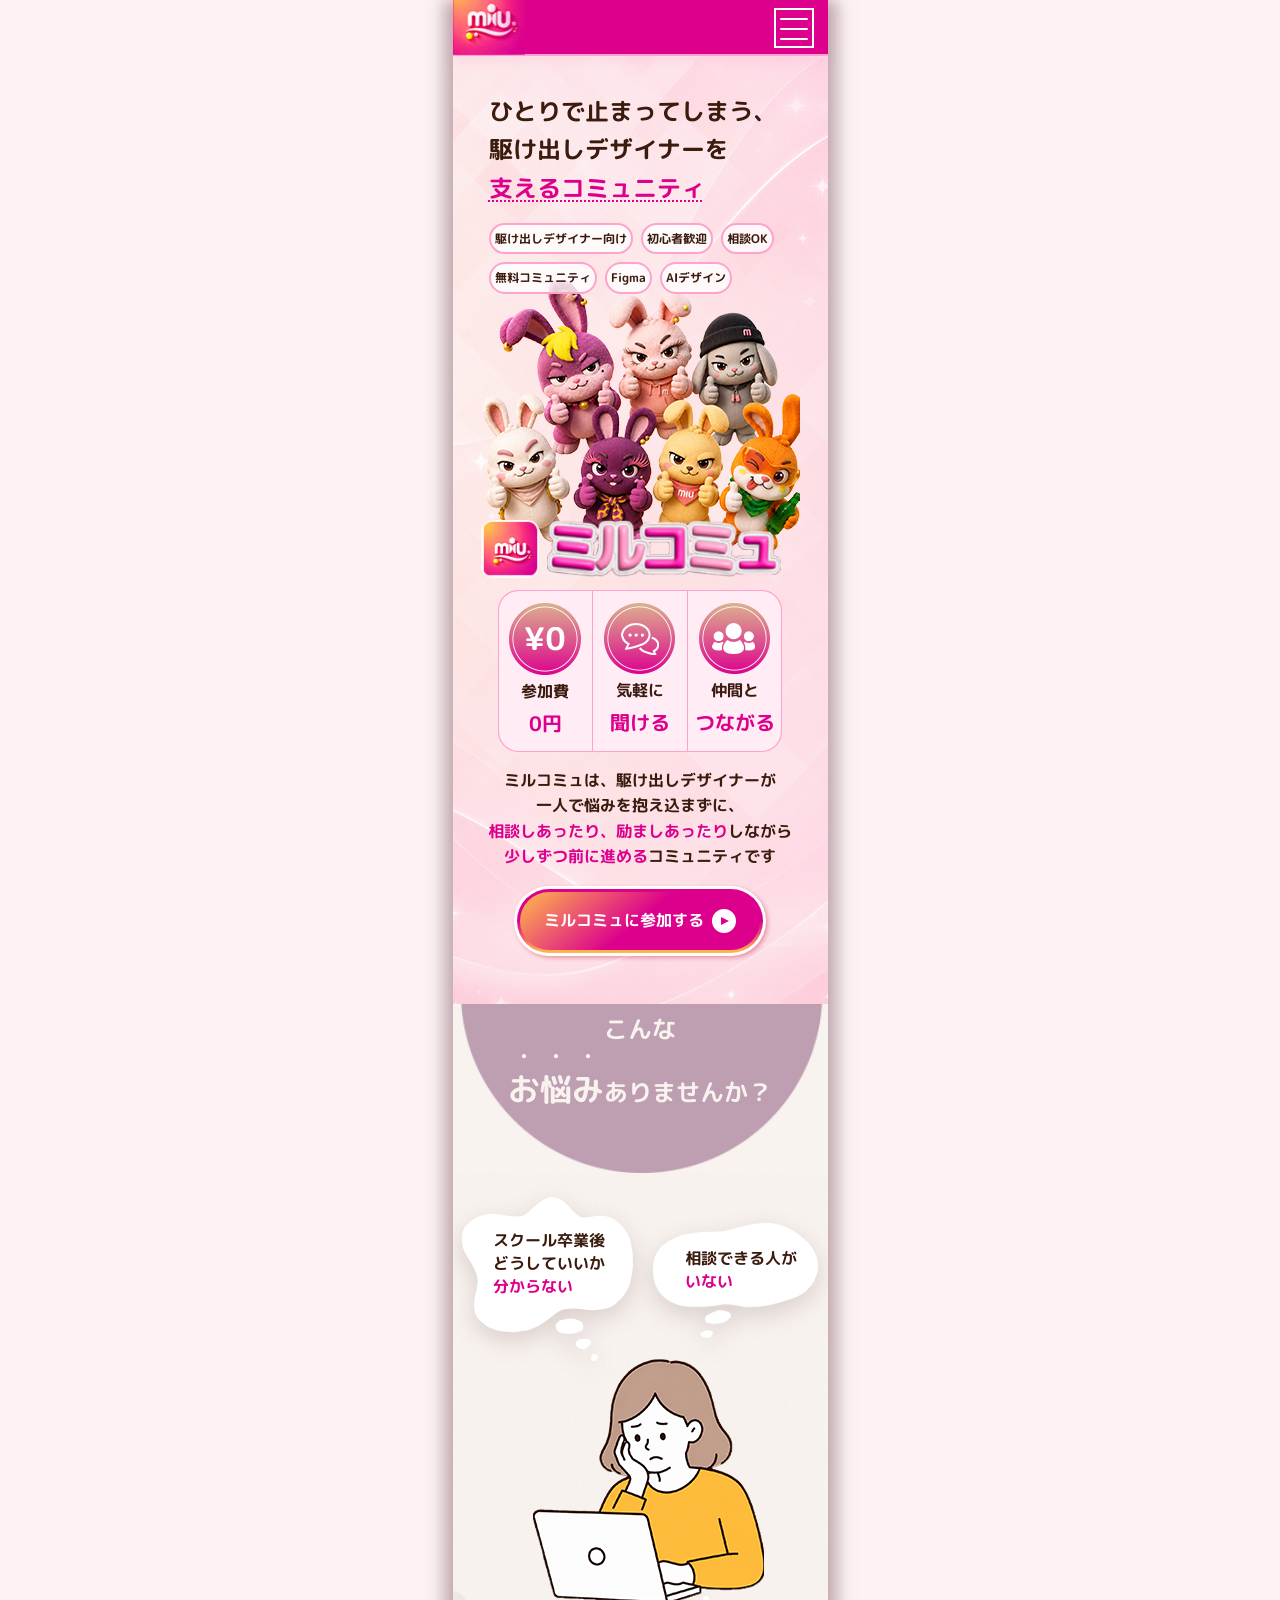
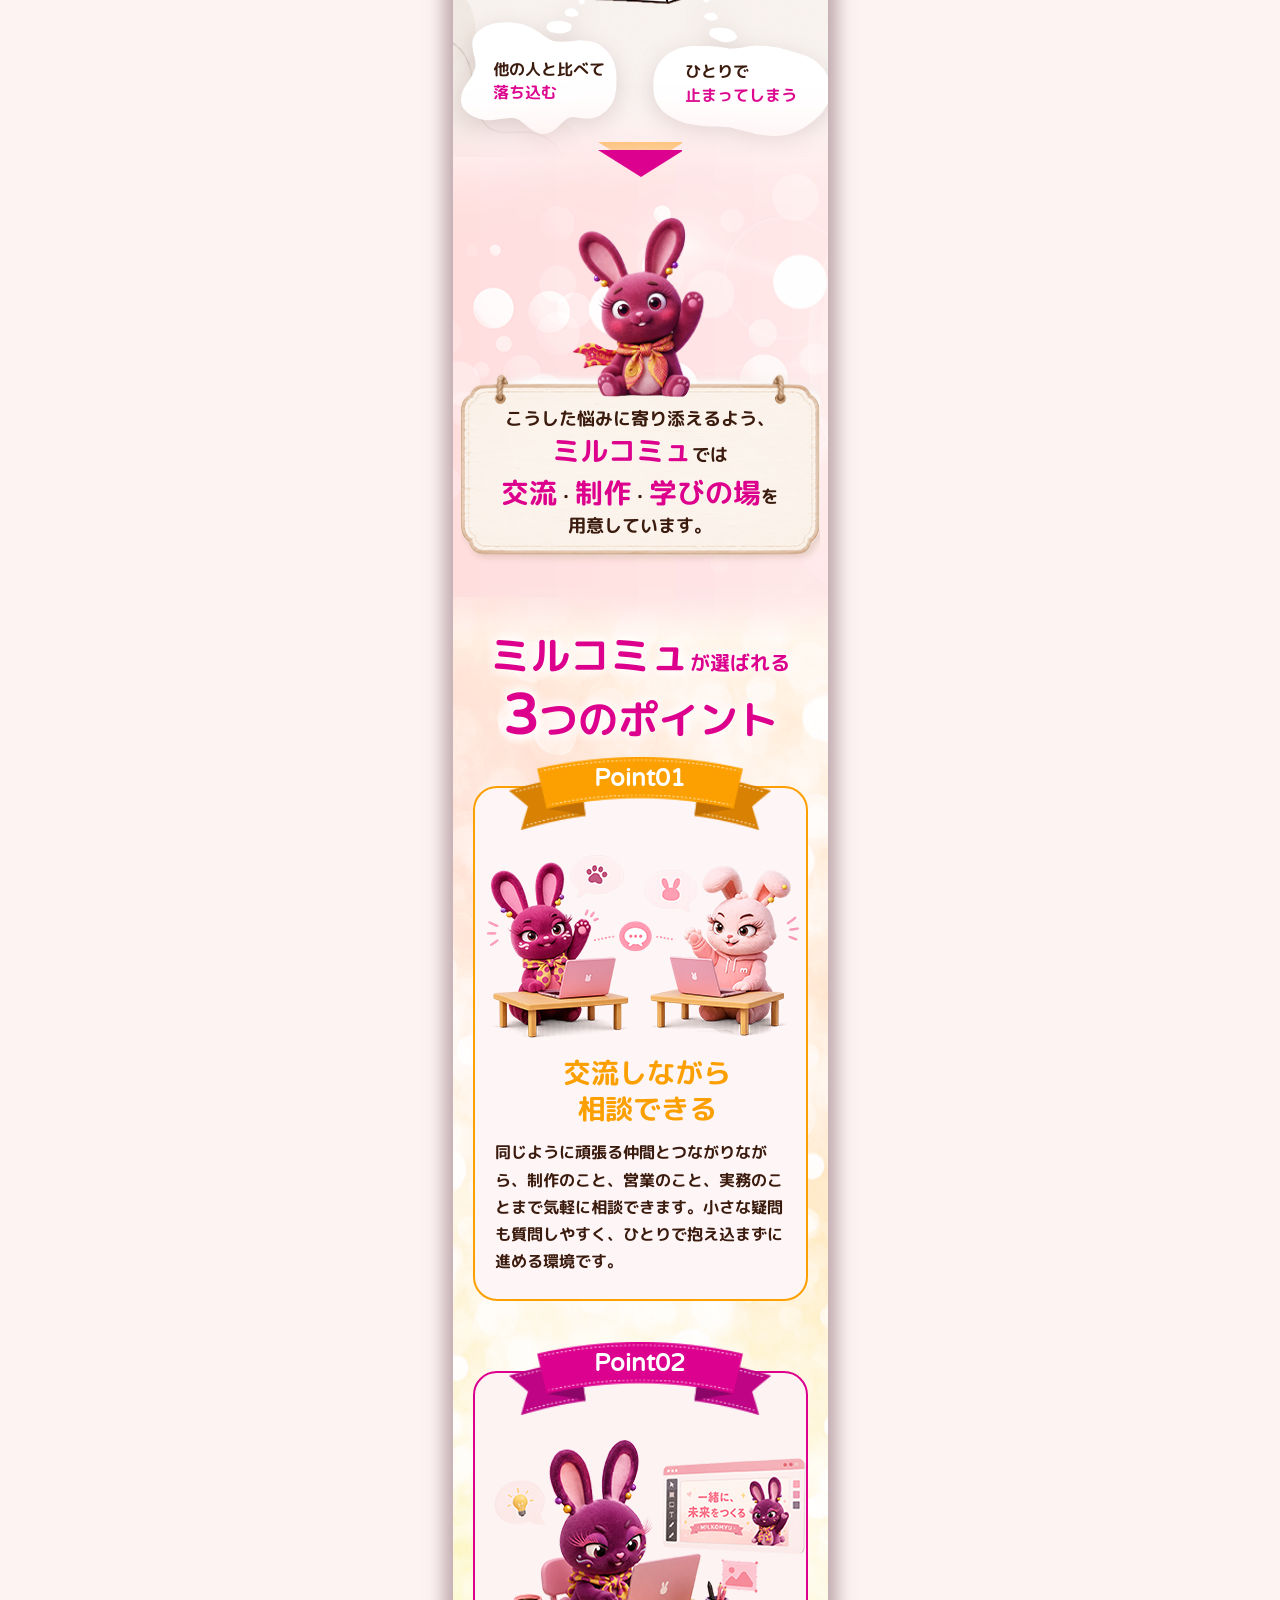
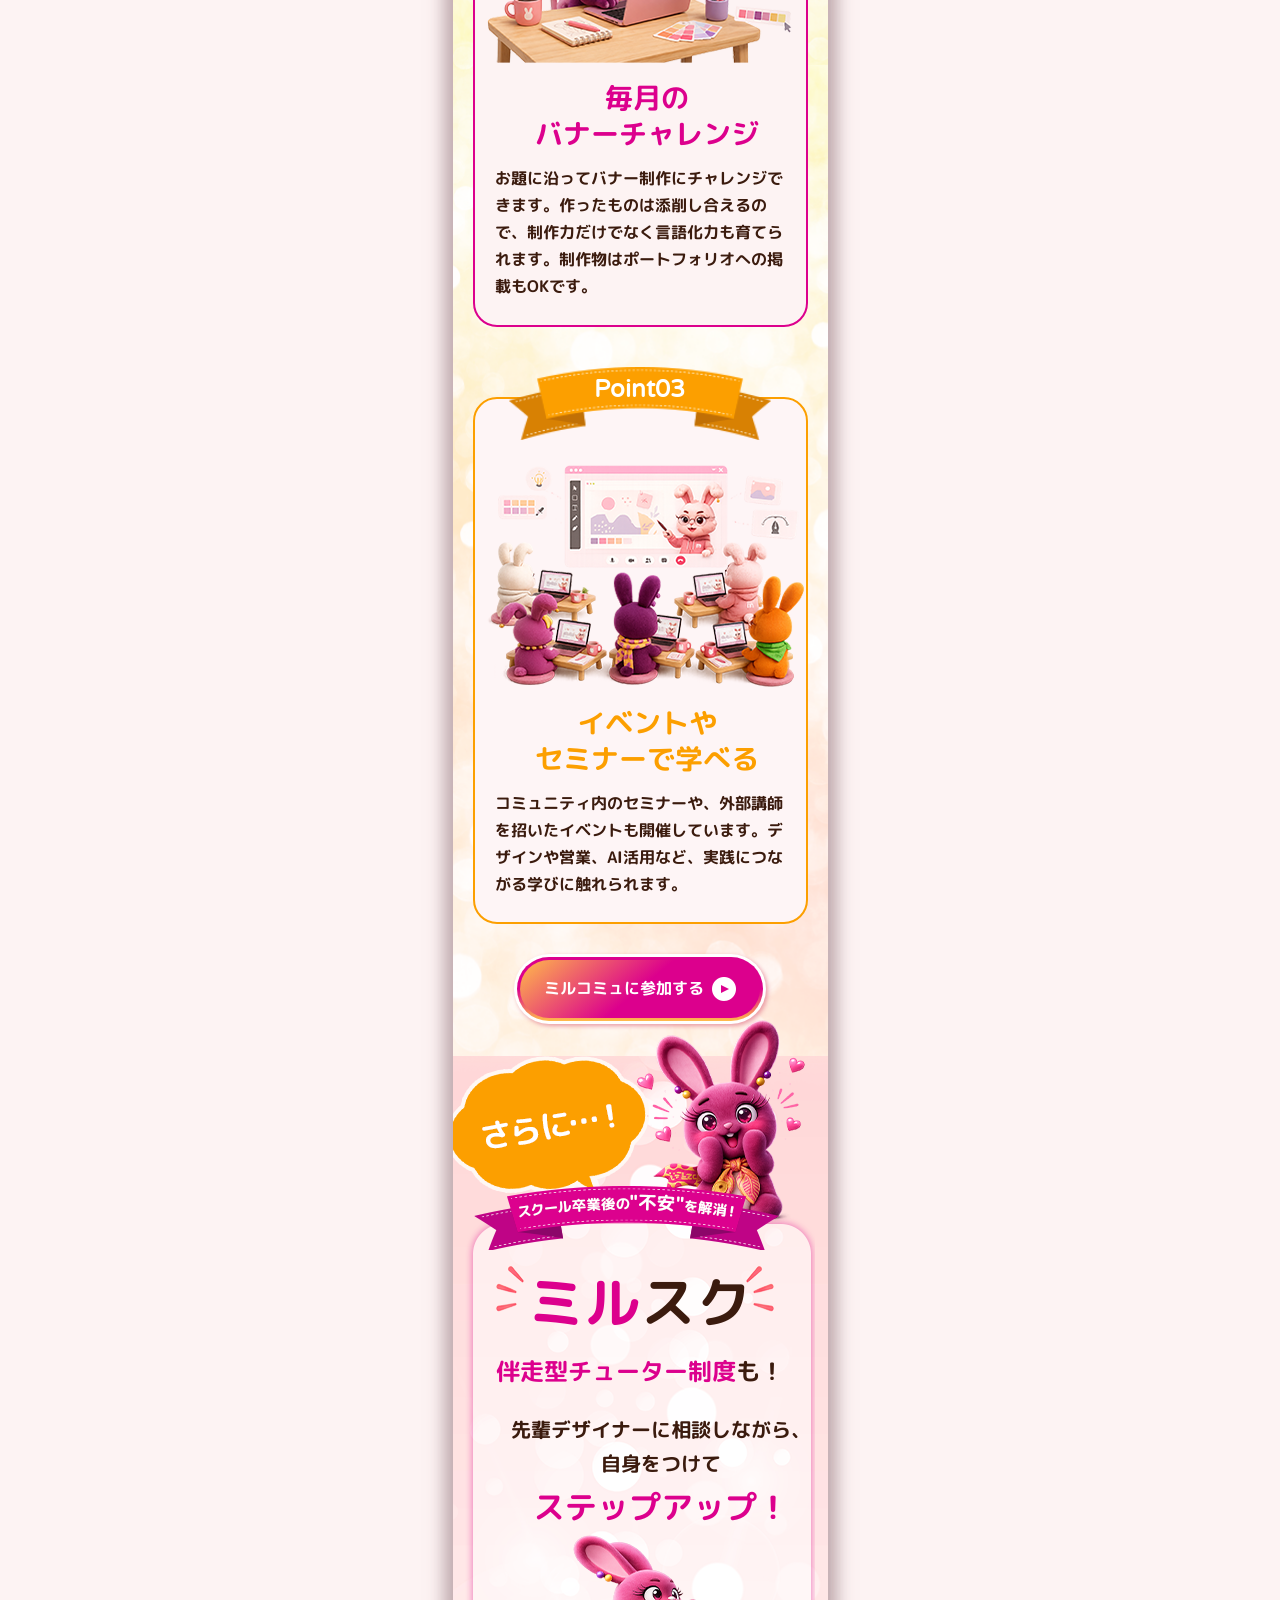
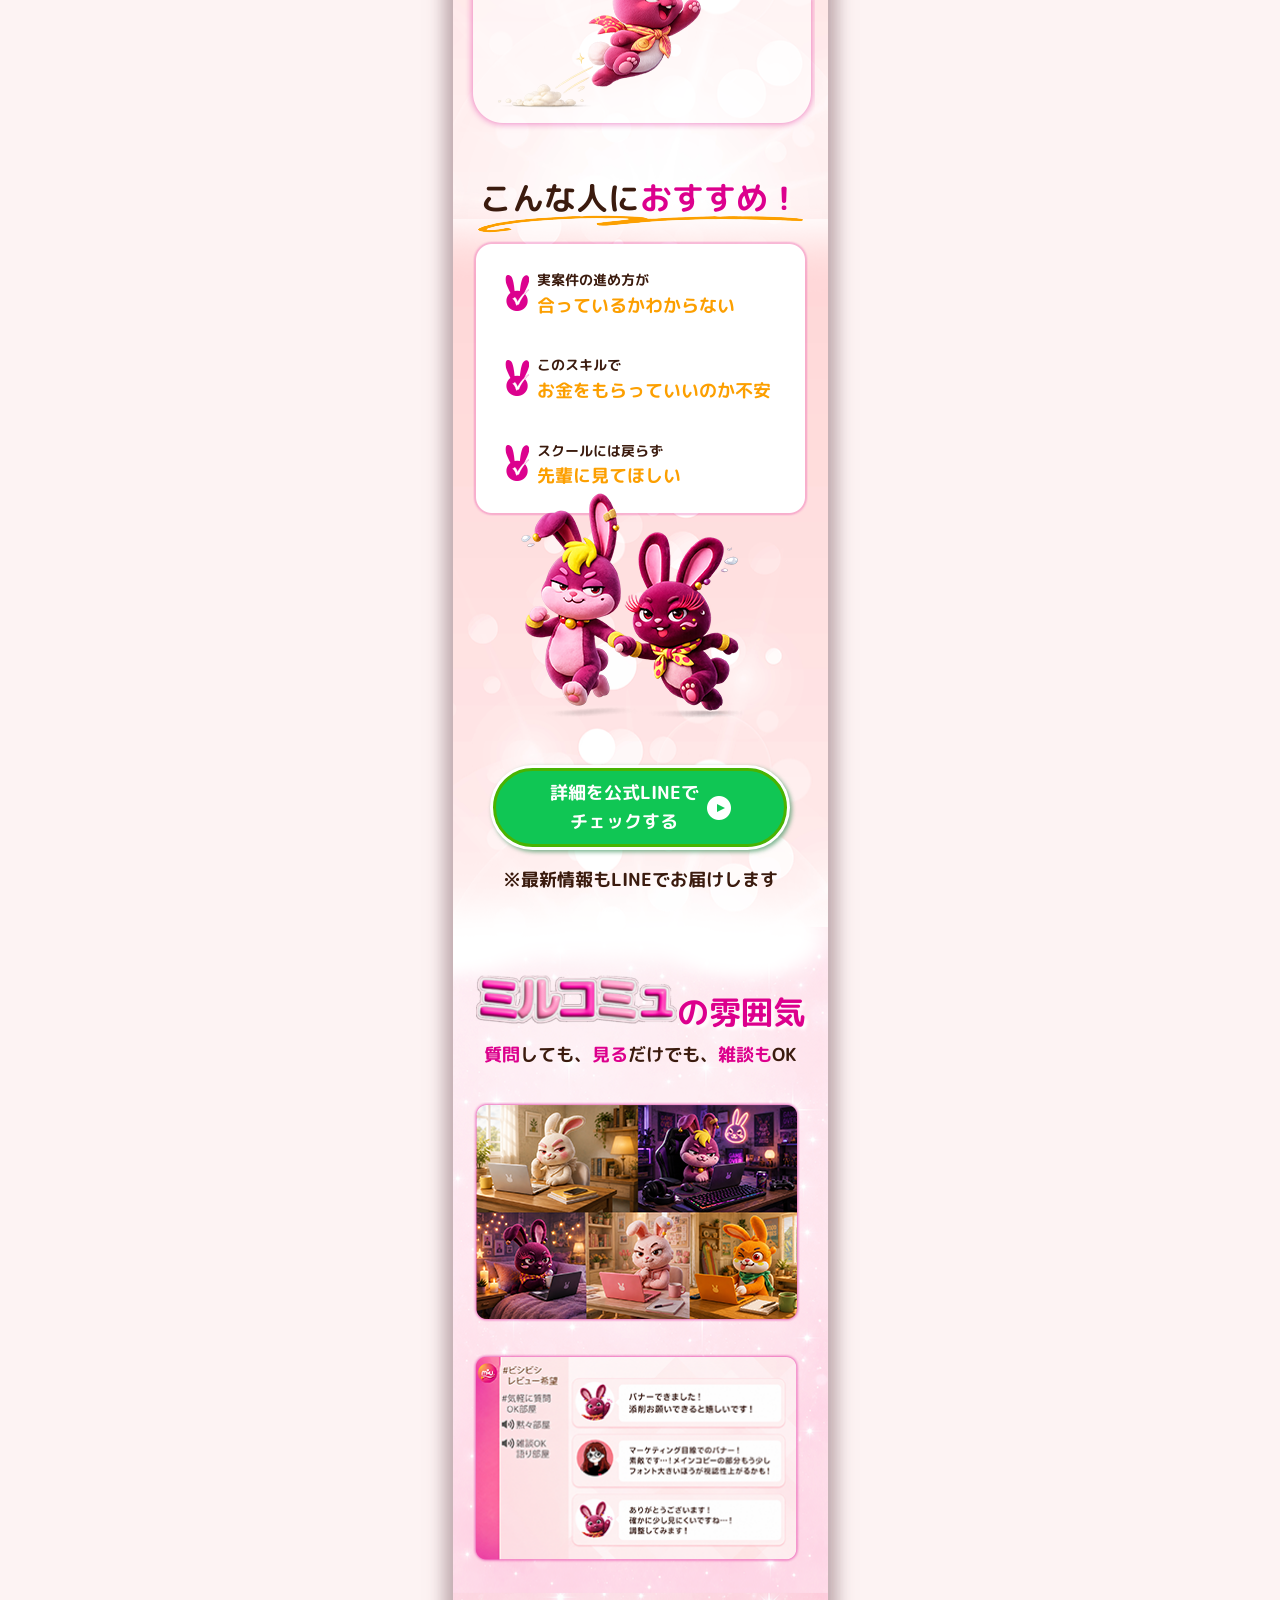
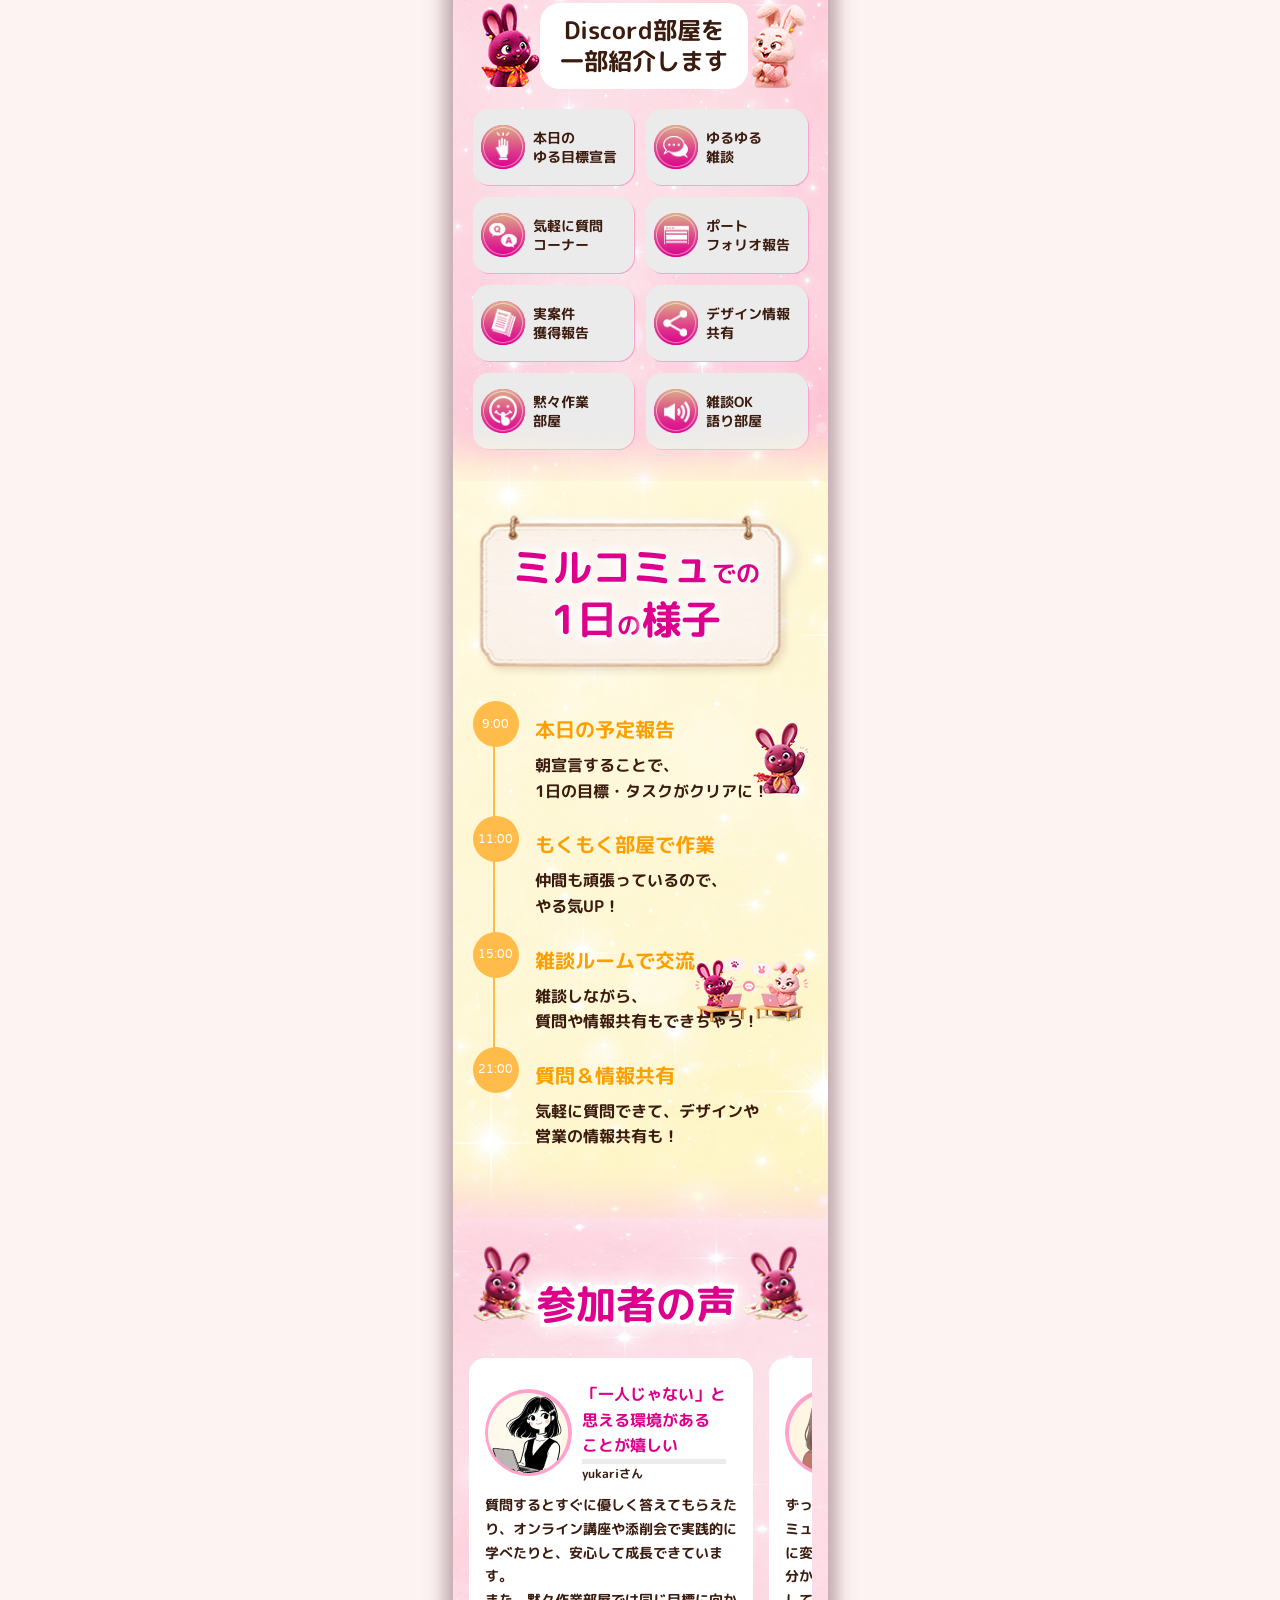
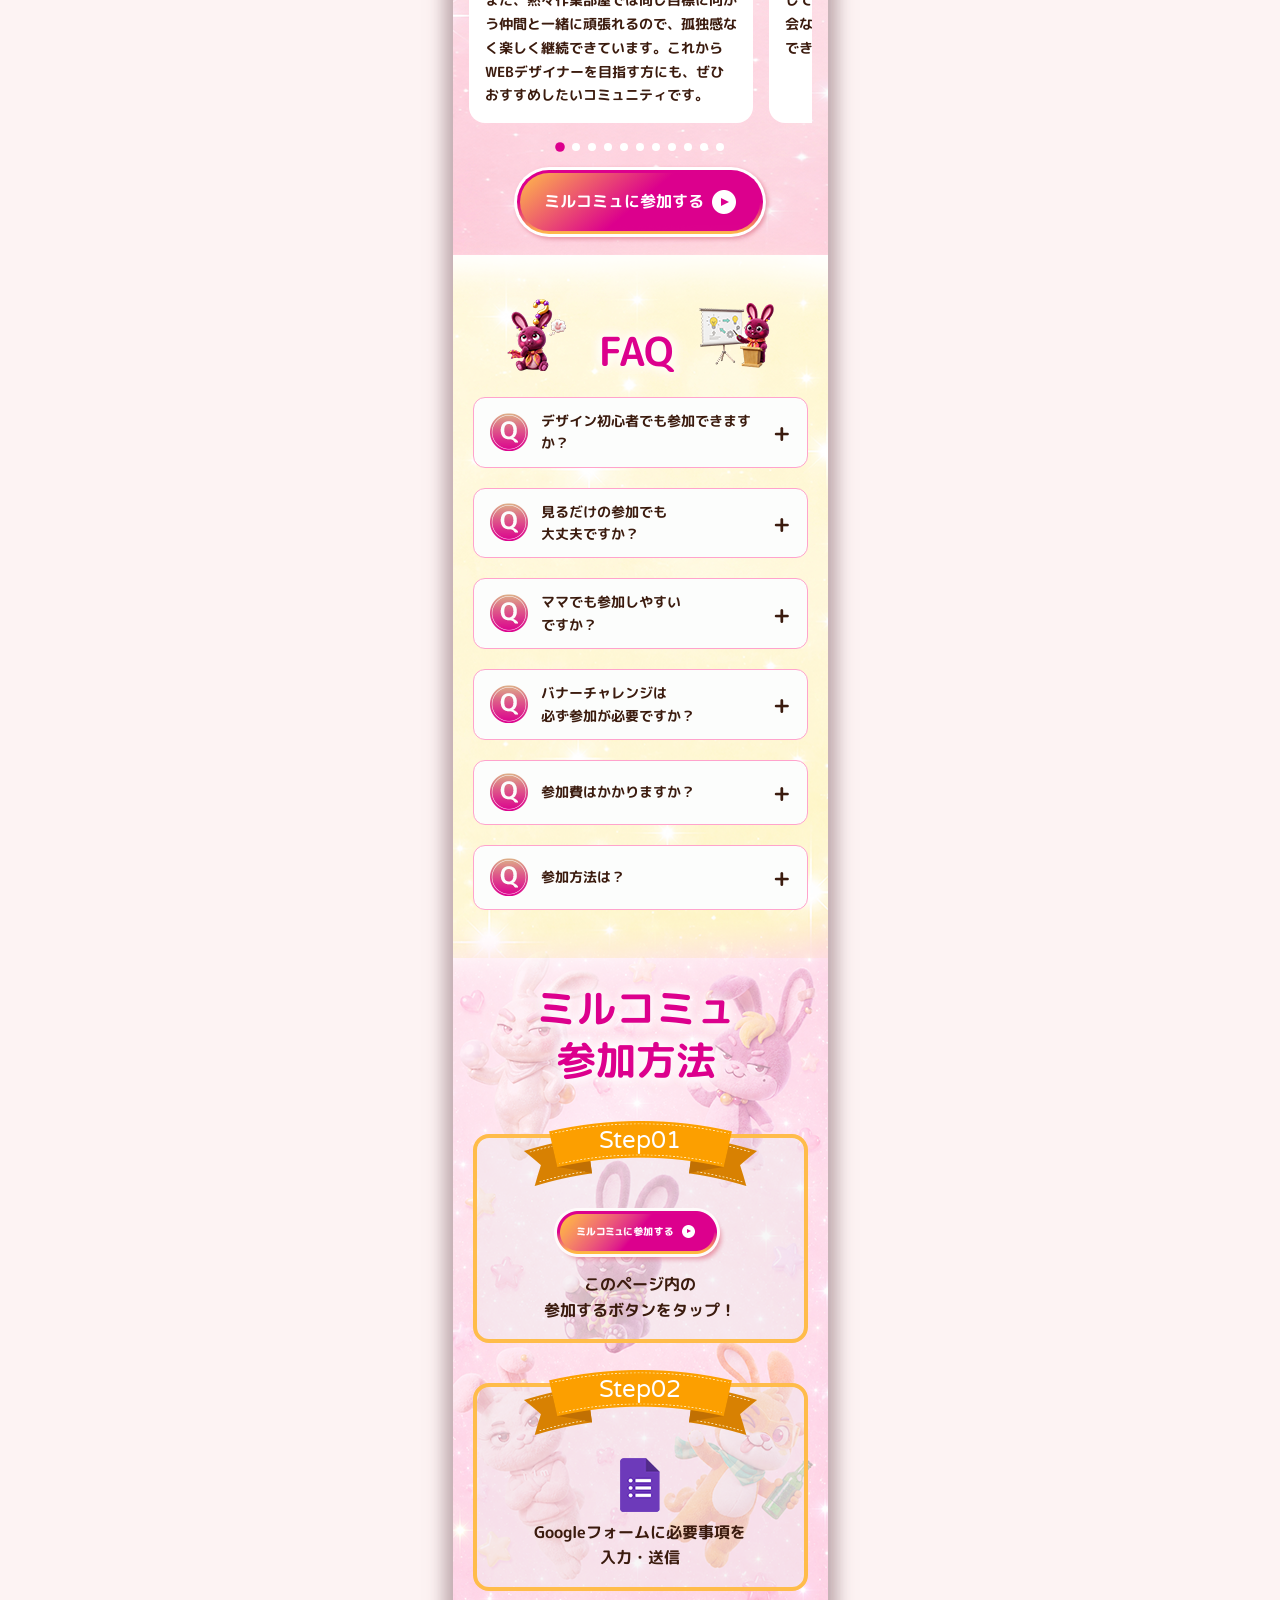
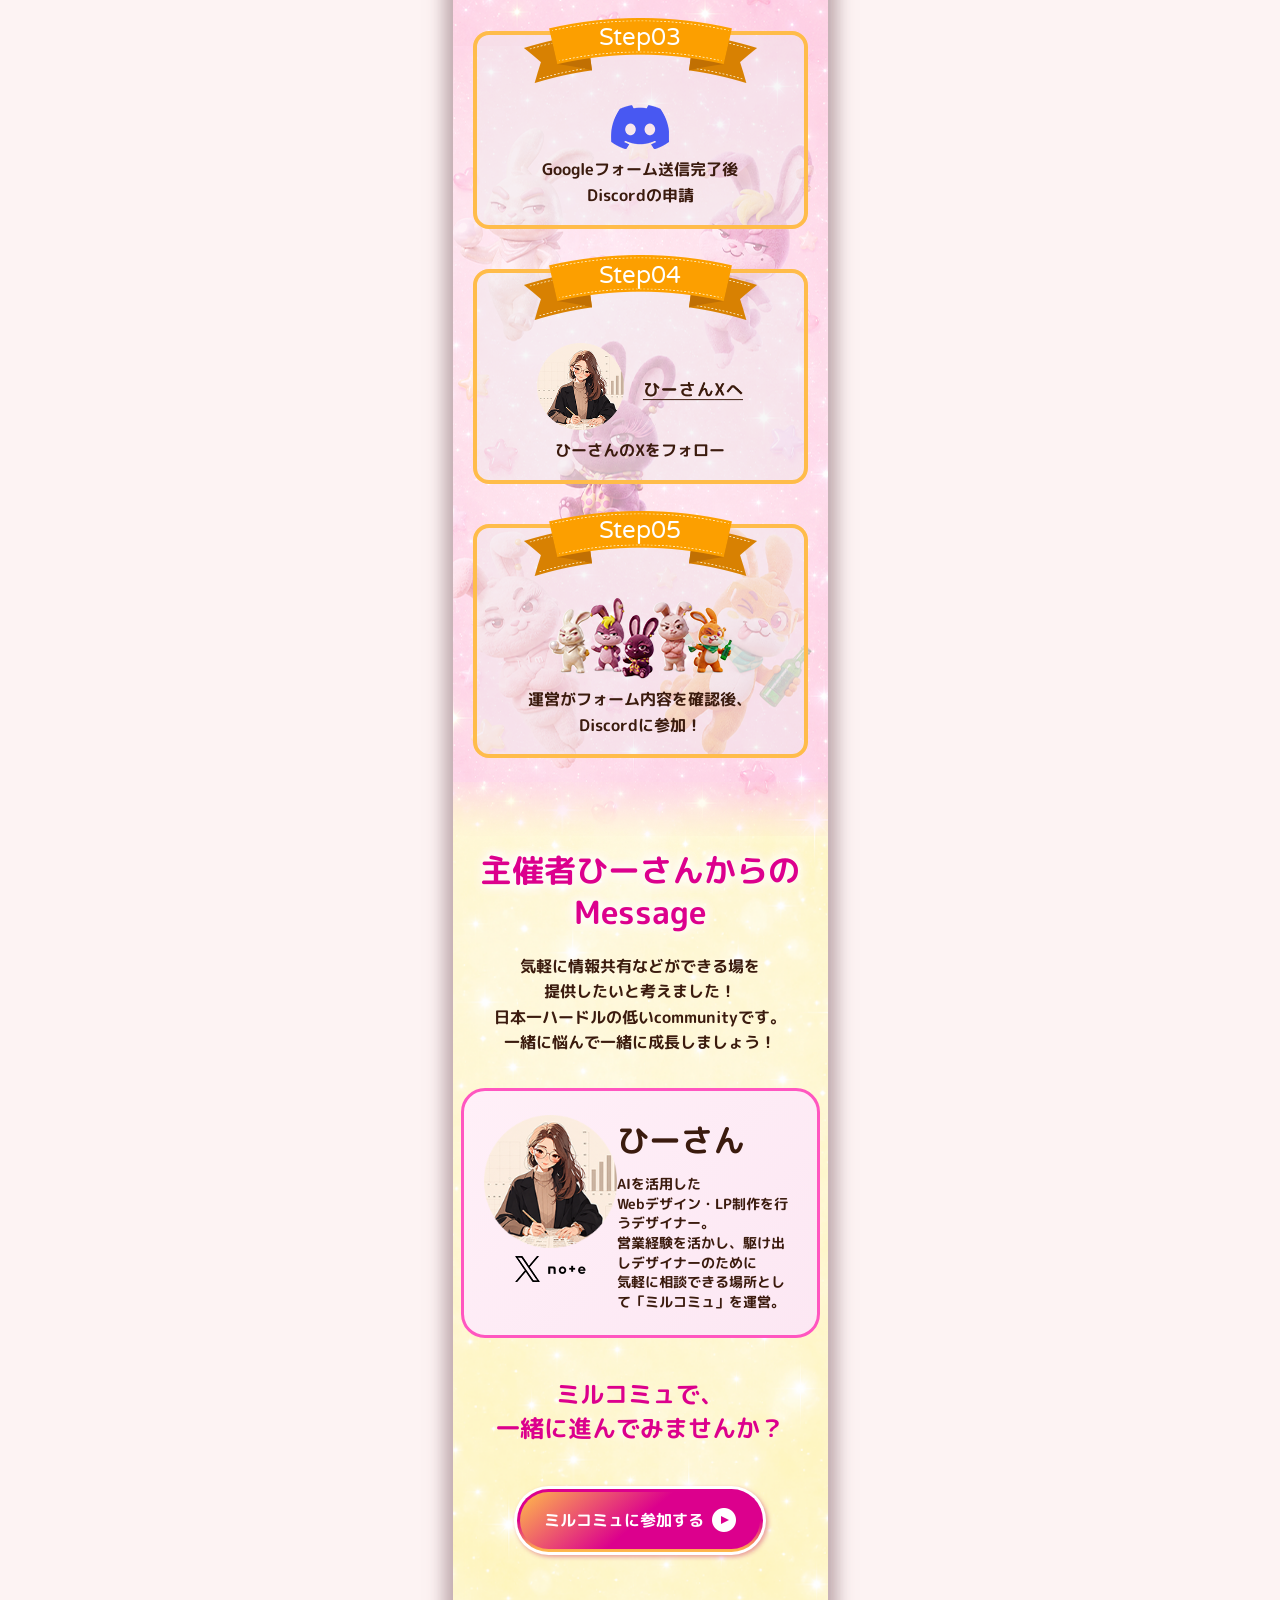
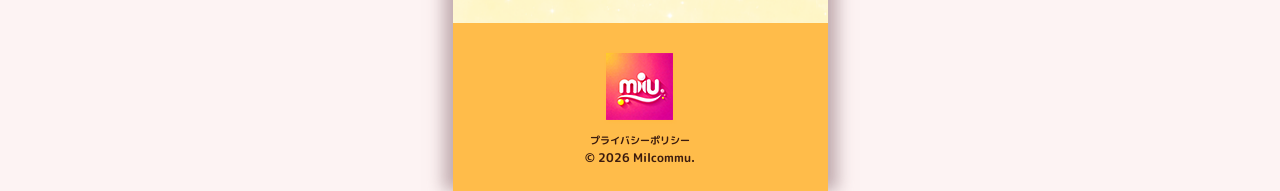
==== index.html @ d80d6ef5 "Add Milcommu landing page and site assets" ====
<!DOCTYPE html>
<html lang="ja">

<head>
  <meta charset="UTF-8" />
  <meta name="viewport" content="width=device-width, initial-scale=1.0" />
  <title>ミルコミュ | ミルスクで繋がる学びのコミュニティ</title>
  <meta name="description" content="ミルコミュは、毎月定額で学べるオンラインコミュニティ。バナーデザインからSNS運用まで、楽しく学べる環境があります。" />
  <link rel="stylesheet" href="style.css" />
  <link rel="preconnect" href="https://fonts.googleapis.com">
  <link rel="preconnect" href="https://fonts.gstatic.com" crossorigin>
  <link href="https://fonts.googleapis.com/css2?family=M+PLUS+Rounded+1c:wght@500;700&family=Varela+Round&display=swap"
    rel="stylesheet">
</head>

<body id="top">

  <div class="lp-wrapper">

    <!-- ========================================
       HEADER
       ======================================== -->
    <header class="site-header">
      <div class="header-logo">
        <img src="logo.png" alt="ミルコミュ" class="header-logo-text">
      </div>
      <div class="menu-wrapper">
        <input type="checkbox" id="menu-toggle" autocomplete="off" hidden>

        <label class="menu-icon" for="menu-toggle" aria-label="メニューを開閉">
          <span></span>
          <span></span>
          <span></span>
        </label>

        <label class="overlay" for="menu-toggle" aria-label="メニューを閉じる"></label>

        <nav class="menu" aria-label="ページ内メニュー">
          <ul>
            <li><a href="#top">ミルコミュとは？<span aria-hidden="true">&gt;</span></a></li>
            <li><a href="#points">3つのポイント<span aria-hidden="true">&gt;</span></a></li>
            <li><a href="#mood">ミルコミュの雰囲気<span aria-hidden="true">&gt;</span></a></li>
            <li><a href="#voices">参加者の声<span aria-hidden="true">&gt;</span></a></li>
            <li><a href="#faq">FAQ<span aria-hidden="true">&gt;</span></a></li>
            <li><a href="#message">ひーさんからのMessage<span aria-hidden="true">&gt;</span></a></li>
          </ul>
          <img class="menu-rabbit" src="./img_menu_hikuusagi@2x.png" alt="">
        </nav>
      </div>
    </header>

    <div class="lp-body">

    <!-- ========================================
       HERO SECTION
       ======================================== -->
    <section class="hero-section section">
      <p class="hero-tagline">ひとりで止まってしまう、<br>駆け出しデザイナーを<br><span class="pink">支えるコミュニティ</span></p>
      <div class="hero-content">
        <div class="hero-card">駆け出しデザイナー向け</div>
        <div class="hero-card">初心者歓迎</div>
        <div class="hero-card">相談OK</div>
        <div class="hero-card">無料コミュニティ</div>
        <div class="hero-card">Figma</div>
        <div class="hero-card">AIデザイン</div>
      </div>
      <h1 class="hero-title">
        <img src="title.png" alt="ミルコミュ" class="hero-icon">
      </h1>
      <div class="stats-bar">
        <div class="stat-item">
          <div class="stat-image"><img src="stat-1.png" alt="参加費"></div>
          <div class="stat-number">参加費</div>
          <div class="stat-label">0円</div>
        </div>

        <div class="stat-item-second">
          <div class="stat-image"><img src="stat-2.png" alt="質問"></div>
          <div class="stat-number">気軽に</div>
          <div class="stat-label">聞ける</div>

        </div>

        <div class="stat-item-last">
          <div class="stat-image"><img src="stat-3.png" alt="つながる"></div>
          <div class="stat-number">仲間と</div>
          <div class="stat-label">つながる</div>
        </div>
      </div>
      <div class="coment">ミルコミュは、駆け出しデザイナーが<br>一人で悩みを抱え込まずに、<br><span
          class="dark-pink">相談しあったり、励ましあったり</span>しながら<br><span class="dark-pink">少しずつ前に進める</span>コミュニティです</div>
      <div class="cta-block">
        <a href="https://docs.google.com/forms/d/e/1FAIpQLSe1tg_ukDFu417DFIfBPvZg4oQFs6Ldz17UHAbYfPPdbxIZsA/viewform?pli=1"
          class="btn-cta">
          ミルコミュに参加する <span class="arrow"><img src="cta-arrow.png" alt="矢印"></span>
        </a>
      </div>
    </section>

    <!-- ========================================
       WORRY SECTION（お悩み）
       ======================================== -->
    <section class="worry-section section">
      <div class="section-title-gray">
        こんな<br><span class="large">お悩み</span>ありませんか？
      </div>
      <div class="worry-list fade-up">
        <div class="worry-item-1">
          <span class="worry-text">スクール卒業後<br>どうしていいか<br><span class="dark-pink">分からない</span></span>
        </div>
        <div class="worry-item-2">
          <span class="worry-text">相談できる人が<br><span class="dark-pink">いない</span></span>
        </div>
        <div class="worry-item-3">
          <span class="worry-text">他の人と比べて<br><span class="dark-pink">落ち込む</span></span>
        </div>
        <div class="worry-item-4">
          <span class="worry-text">ひとりで<br><span class="dark-pink">止まってしまう</span></span>
        </div>
      </div>
    </section>
    <section class="solution section">
      <div class="solution-title">
        こうした悩みに寄り添えるよう、<br>
        <span class="large dark-pink">ミルコミュ</span>では<br><span class="large dark-pink">交流</span>・<span
          class="large dark-pink">制作</span>・<span class="large dark-pink">学びの場</span>を<br>用意しています。
      </div>
    </section>

    <!-- ========================================
       3 POINTS SECTION（3つのポイント）
       ======================================== -->
    <section class="points-section section" id="points">
      <div class="section-title">
        <span class="large">ミルコミュ</span>が選ばれる<br />
        <span class="num">3</span><span class="big">つのポイント</span>
      </div>

      <div class="point-card fade-up">
        <div class="point-number">Point01</div>
        <h3 class="point-title">
          交流しながら<br>相談できる
        </h3>
        <p class="point-desc">
          同じように頑張る仲間とつながりながら、制作のこと、営業のこと、実務のことまで気軽に相談できます。小さな疑問も質問しやすく、ひとりで抱え込まずに進める環境です。
        </p>
      </div>

      <div class="point-card fade-up num2">
        <div class="point-number num2">Point02</div>
        <h3 class="point-title num2">
          毎月の<br />バナーチャレンジ
        </h3>
        <p class="point-desc">
          お題に沿ってバナー制作にチャレンジできます。作ったものは添削し合えるので、制作力だけでなく言語化力も育てられます。制作物はポートフォリオへの掲載もOKです。
        </p>
      </div>

      <div class="point-card fade-up num3">
        <div class="point-number num3">Point03</div>
        <h3 class="point-title num3">
          イベントや<br />セミナーで学べる
        </h3>
        <p class="point-desc">
          コミュニティ内のセミナーや、外部講師を招いたイベントも開催しています。デザインや営業、AI活用など、実践につながる学びに触れられます。
        </p>
      </div>
      <div class="cta-block" style="margin-top: -40px; margin-bottom: 40px;">
        <a href="https://docs.google.com/forms/d/e/1FAIpQLSe1tg_ukDFu417DFIfBPvZg4oQFs6Ldz17UHAbYfPPdbxIZsA/viewform?pli=1"
          class="btn-cta">
          ミルコミュに参加する <span class="arrow"><img src="cta-arrow.png" alt="矢印"></span>
        </a>
      </div>
    </section>

    <!-- ========================================
       MIRUSUKU SECTION（ミルスク）
       ======================================== -->
    <section class="mirusuku-section section">
      <div class="mirusuku-box">
        <h2 class="challenge-title">
          <span class="pink">ミル</span>スク
        </h2>
        <p class="challenge-subtitle">
          <span class="pink">伴走型チューター制度</span>も！
        </p>
        <div class="challenge-desc jump-in">
          先輩デザイナーに相談しながら、<br>自身をつけて<br><span class="pink">ステップアップ！</span>
        </div>
      </div>

    </section>

    <!-- ========================================
       RECOMMEND SECTION（こんな人におすすめ）
       ======================================== -->
    <section class="milsk-section section">
      <h2 class="milsk-title">こんな人に<span class="dark-pink">おすすめ！</span></h2>
      <div class="milsk-features run-in">
        <div class="milsk-feature">
          <div class="milsk-feature-icon"></div>
          <div class="milsk-feature-text">実案件の進め方が<br><span class="orange">合っているかわからない</span></div>
        </div>
        <div class="milsk-feature">
          <div class="milsk-feature-icon"></div>
          <div class="milsk-feature-text">このスキルで<br><span class="orange">お金をもらっていいのか不安</span></div>
        </div>
        <div class="milsk-feature">
          <div class="milsk-feature-icon"></div>
          <div class="milsk-feature-text">スクールには戻らず<br><span class="orange">先輩に見てほしい</span></div>
        </div>
      </div>
      <div class="line-block">
        <a href="https://lin.ee/YPIZv4y" class="line-cta">
          詳細を公式LINEで<br>チェックする <span class="arrow"><img src="line-arrow.png" alt="矢印"></span>
        </a>

      </div>
      <div class="add-text">※最新情報もLINEでお届けします</div>
    </section>

    <!-- ========================================
       COMMUNITY SECTION（コミュニティの雰囲気）
       ======================================== -->
    <section class="community-section section" id="mood">
      <div class="section-title"><span class="img"><img src="./title.png"></span>の雰囲気</div>
      <div class="section-text"><span class="dark-pink">質問</span>しても、<span class="dark-pink">見る</span>だけでも、<span
          class="dark-pink">雑談も</span>OK</div>
      <div class="img01"><img src="./community-section-img01.png"></div>
      <div class="img01"><img src="./community-section-img02.png"></div>

      <div class="discord-intro">
        <div class="discord-intro-text">Discord部屋を<br>一部紹介します</div>
      </div>
      <div class="discord-grid">
        <div class="discord-card">
          <div class="discord-icon"><img src="./discord-icon01.png"></div>
          <div class="discord-label">本日の<br>ゆる目標宣言</div>
        </div>
        <div class="discord-card">
          <div class="discord-icon"><img src="./discord-icon02.png"></div>
          <div class="discord-label">ゆるゆる<br>雑談</div>
        </div>
        <div class="discord-card">
          <div class="discord-icon"><img src="./discord-icon03.png"></div>
          <div class="discord-label">気軽に質問<br>コーナー</div>
        </div>
        <div class="discord-card">
          <div class="discord-icon"><img src="./discord-icon04.png"></div>
          <div class="discord-label">ポート<br>フォリオ報告</div>
        </div>
        <div class="discord-card">
          <div class="discord-icon"><img src="./discord-icon05.png"></div>
          <div class="discord-label">実案件<br>獲得報告</div>
        </div>
        <div class="discord-card">
          <div class="discord-icon"><img src="./discord-icon06.png"></div>
          <div class="discord-label">デザイン情報<br>共有</div>
        </div>
        <div class="discord-card">
          <div class="discord-icon"><img src="./discord-icon07.png"></div>
          <div class="discord-label">黙々作業<br>部屋</div>
        </div>
        <div class="discord-card">
          <div class="discord-icon"><img src="./discord-icon08.png"></div>
          <div class="discord-label">雑談OK<br>語り部屋</div>
        </div>
      </div>
    </section>

    <!-- ========================================
       DAILY SECTION（1日の様子）
       ======================================== -->
    <section class="daily-section section">
      <div class="section-title">
        ミルコミュ<span class="mini">での</span><br />
        1日<span class="mini">の</span>様子
      </div>
      <div class="timeline">
        <div class="timeline-item fade-up">
          <div class="timeline-dot">9:00</div>
          <div class="timeline-content img01">
            <div class="timeline-title">本日の予定報告</div>
            <div class="timeline-desc">朝宣言することで、<br>1日の目標・タスクがクリアに！</div>
          </div>
        </div>
        <div class="timeline-item fade-up">
          <div class="timeline-dot">11:00</div>
          <div class="timeline-content">
            <div class="timeline-title">もくもく部屋で作業</div>
            <div class="timeline-desc">仲間も頑張っているので、<br>やる気UP！</div>
          </div>
        </div>
        <div class="timeline-item fade-up">
          <div class="timeline-dot">15:00</div>
          <div class="timeline-content img02">
            <div class="timeline-title">雑談ルームで交流</div>
            <div class="timeline-desc">雑談しながら、<br>質問や情報共有もできちゃう！</div>
          </div>
        </div>
        <div class="timeline-item fade-up">
          <div class="timeline-dot">21:00</div>
          <div class="timeline-content">
            <div class="timeline-title">質問＆情報共有</div>
            <div class="timeline-desc">気軽に質問できて、デザインや<br>営業の情報共有も！</div>
          </div>
        </div>
      </div>
    </section>

    <!-- ========================================
       VOICES SECTION（参加者の声）
       ======================================== -->
    <section class="voices-section section" id="voices">
      <div class="section-title">
        参加者の声
      </div>
      <div class="voice-slider">
        <div class="voice-card fade-up">
          <div class="voice-header">
            <div class="voice-avatar"><img class="voice-img" src="./voice-icon00.png"></div>
            <div>
              <div class="voice-name">「一人じゃない」と<br>思える環境がある<br>ことが嬉しい</div>
              <div class="voice-age">yukariさん</div>
            </div>
          </div>
          <p class="voice-text">
            質問するとすぐに優しく答えてもらえたり、オンライン講座や添削会で実践的に学べたりと、安心して成長できています。<br>また、黙々作業部屋では同じ目標に向かう仲間と一緒に頑張れるので、孤独感なく楽しく継続できています。これからWEBデザイナーを目指す方にも、ぜひおすすめしたいコミュニティです。
          </p>
        </div>
        <div class="voice-card fade-up">
          <div class="voice-header">
            <div class="voice-avatar"><img class="voice-img" src="./voice-icon01.png"></div>
            <div>
              <div class="voice-name">仲間と切磋琢磨できる日々に変わりました！</div>
              <div class="voice-age">くぼさん</div>
            </div>
          </div>
          <p class="voice-text">
            ずっと一人で不安だった毎日が、ミルコミュに入って仲間と切磋琢磨できる日々に変わりました。<br>分からない事や不安な事はみんなで解決して助け合えるし、バナーコンペや添削会など、スキルアップにも繋がることができるとても大切な場所です。
          </p>
        </div>
        <div class="voice-card fade-up">
          <div class="voice-header">
            <div class="voice-avatar"><img class="voice-img" src="./voice-icon02.png"></div>
            <div>
              <div class="voice-name">ミルコミュは寄り添ってくれる安心感があります！</div>
              <div class="voice-age">みかこさん</div>
            </div>
          </div>
          <p class="voice-text">
            ミルコミュは、安心して心を開放できる大切な場所です。<br>いつも誰かが寄り添ってくれる安心感、毎月のコンペや添削会で進化し続ける環境、デザイナーとして成長し続けたい気持ちにさせてくれる場所です。<br>いつもありがとうございます！
          </p>
        </div>
        <div class="voice-card fade-up">
          <div class="voice-header">
            <div class="voice-avatar"><img class="voice-img" src="./voice-icon03.png"></div>
            <div>
              <div class="voice-name">制作を前向きに楽しめるようになりました！</div>
              <div class="voice-age">はるなさん</div>
            </div>
          </div>
          <p class="voice-text">
            いつでも相談できる環境ができて、制作を前向きに楽しめるようになりました。<br>同じような環境で頑張る方が多いので質問もしやすく、あたたかい雰囲気の中で安心して続けられています。<br>ありがとうございます。
          </p>
        </div>
        <div class="voice-card fade-up">
          <div class="voice-header">
            <div class="voice-avatar"><img class="voice-img" src="./voice-icon04.png"></div>
            <div>
              <div class="voice-name">出会えた方々との繋がりが確実にプラスになっています！</div>
              <div class="voice-age">alo.maさん</div>
            </div>
          </div>
          <p class="voice-text">
            勉強会や毎月のイベントでの刺激はもちろんですが、みなさんの行動力が凄い！<br>おかげで私は刺激の多い毎日で行動し続けられてます。相談にのってくれる方もいて、背中を押してもらって…<br>出会えた方達との繋がりが確実にプラスになってます！
          </p>
        </div>
        <div class="voice-card fade-up">
          <div class="voice-header">
            <div class="voice-avatar"><img class="voice-img" src="./voice-icon05.png"></div>
            <div>
              <div class="voice-name">ママデザイナーの方が多く在籍していることが心強い！</div>
              <div class="voice-age">JUNKOさん</div>
            </div>
          </div>
          <p class="voice-text">
            月１のデザインコンペ・添削があっていい。外部講義も魅力。<br>一人で勉強していると孤独を感じることが多いが、ママデザイナー駆け出しの方が多く在籍という時点で心強い。<br>ママデザイナー精鋭で、心強い！<br>これからもよろしくお願いします。
          </p>
        </div>
        <div class="voice-card fade-up">
          <div class="voice-header">
            <div class="voice-avatar"><img class="voice-img" src="./voice-icon06.png"></div>
            <div>
              <div class="voice-name">常に誰かと学べる環境があることがミルコミュの強みです！</div>
              <div class="voice-age">HITOMIさん</div>
            </div>
          </div>
          <p class="voice-text">
            ミルコミュに入ったおかげで絶対に関わることもなかった方々と出会うことができました。一人では苦しい事も相談できる仲間がいること。添削会や外部講師による勉強会など内容も豊富で、常に誰かと学べる環境があることもとても心強いですし、ミルコミュの強みです！いつも背中を押してくれる、支えてくれるメンバーに感謝してます！
          </p>
        </div>
        <div class="voice-card fade-up">
          <div class="voice-header">
            <div class="voice-avatar"><img class="voice-img" src="./voice-icon07.png"></div>
            <div>
              <div class="voice-name">悩んだ時に、相談にのってくれる仲間ができました！</div>
              <div class="voice-age">ぴょんさん</div>
            </div>
          </div>
          <p class="voice-text">
            アットホームな環境で、みなさん本当にあたたかいです。<br>悩んだ時、困った時に相談にのってくれる仲間がいる心強さ。<br>外部講師による勉強会、コミュ内企画、オフ会もあり、楽しく切磋琢磨しながらスキルアップができます！私の居場所になりました！
          </p>
        </div>
        <div class="voice-card fade-up">
          <div class="voice-header">
            <div class="voice-avatar"><img class="voice-img" src="./voice-icon08.png"></div>
            <div>
              <div class="voice-name">たわいないことでも気軽に相談ができることが魅力です！</div>
              <div class="voice-age">Miiさん</div>
            </div>
          </div>
          <p class="voice-text">
            ミルコミュは、分からないことはもちろん、たわいないことでも気軽に相談できることが魅力に思います。
            また外部講師の勉強会、SNSやAI、デザインツールの勉強会など生配信をしていただけることも！！<br>何が1番すごいって全部無料です！<br>毎月たくさん学べて、自身の成長を感じます！！
          </p>
        </div>
        <div class="voice-card fade-up">
          <div class="voice-header">
            <div class="voice-avatar"><img class="voice-img" src="./voice-icon09.png"></div>
            <div>
              <div class="voice-name">ミルコミュは頑張る原動力になっています！</div>
              <div class="voice-age">らっこさん</div>
            </div>
          </div>
          <p class="voice-text">
            駆け出しで一歩前進するために頑張っている方が多くいます！<br>だからこそ、わからないこと、知りたいことを相談しやすいです。<br>有料級の勉強会もたくさんあり、これで無料？と驚きの毎日！笑<br>ミルコミュは頑張る原動力になっていて参加して本当に良かったと思っています！
          </p>
        </div>
        <div class="voice-card fade-up">
          <div class="voice-header">
            <div class="voice-avatar"><img class="voice-img" src="./voice-icon10.png"></div>
            <div>
              <div class="voice-name">皆が目標に向かって行動しているので刺激をもらえます！</div>
              <div class="voice-age">ちょこんさん</div>
            </div>
          </div>
          <p class="voice-text">
            悩んだ時も質問すると誰かが反応してくれるので一人で抱え込むようなこともないので駆け出しデザイナーさんに本当おすすめします。また添削会や外部講師による勉強会もあるので常に学べる環境があり、不安も解消できます。何より運営さん、メンバーが皆さん素敵なのですごく居心地が良く毎日楽しいです。
          </p>
        </div>
      </div>
      <div class="voice-dots"></div>
      <div class="cta-block" style="margin-bottom: 40px;">
        <a href="https://docs.google.com/forms/d/e/1FAIpQLSe1tg_ukDFu417DFIfBPvZg4oQFs6Ldz17UHAbYfPPdbxIZsA/viewform?pli=1"
          class="btn-cta">
          ミルコミュに参加する <span class="arrow"><img src="cta-arrow.png" alt="矢印"></span>
        </a>
      </div>
    </section>

    <!-- ========================================
       FAQ SECTION
       ======================================== -->
    <section class="faq-section section" id="faq">
      <div class="section-title">
        FAQ
      </div>
      <div class="faq-item">
        <div class="faq-question" onclick="toggleFaq(this)">
          <div class="faq-q-badge"><img src="./Q.png"></div>
          <div class="faq-q-text">デザイン初心者でも参加できますか？</div>
          <div class="faq-toggle"></div>
        </div>
        <div class="faq-answer">
          <div class="answer-icon"><img src="./A.png"> </div>
          <div class="answer-text">
            見るだけの日があっても大丈夫です！<br>家事や育児の合間に、<br>自分のペースで参加できます。
          </div>
        </div>
      </div>
      <div class="faq-item">
        <div class="faq-question" onclick="toggleFaq(this)">
          <div class="faq-q-badge"><img src="./Q.png"></div>
          <div class="faq-q-text">見るだけの参加でも<br>大丈夫ですか？</div>
          <div class="faq-toggle"></div>
        </div>
        <div class="faq-answer">
          <div class="answer-icon"><img src="./A.png"> </div>
          <div class="answer-text">
            見るだけの日があっても大丈夫<br>です！家事や育児の合間に、<br>自分のペースで参加できます。
          </div>
        </div>
      </div>
      <div class="faq-item">
        <div class="faq-question" onclick="toggleFaq(this)">
          <div class="faq-q-badge"><img src="./Q.png"></div>
          <div class="faq-q-text">ママでも参加しやすい<br>ですか？</div>
          <div class="faq-toggle"></div>
        </div>
        <div class="faq-answer">
          <div class="answer-icon"><img src="./A.png"> </div>
          <div class="answer-text">
            見るだけの日があっても大丈夫<br>です！家事や育児の合間に、<br>自分のペースで参加できます。
          </div>
        </div>
      </div>
      <div class="faq-item">
        <div class="faq-question" onclick="toggleFaq(this)">
          <div class="faq-q-badge"><img src="./Q.png"></div>
          <div class="faq-q-text">バナーチャレンジは<br>必ず参加が必要ですか？</div>
          <div class="faq-toggle"></div>
        </div>
        <div class="faq-answer">
          <div class="answer-icon"><img src="./A.png"> </div>
          <div class="answer-text">
            見るだけの日があっても大丈夫<br>です！家事や育児の合間に、<br>自分のペースで参加できます。
          </div>
        </div>
      </div>
      <div class="faq-item">
        <div class="faq-question" onclick="toggleFaq(this)">
          <div class="faq-q-badge"><img src="./Q.png"></div>
          <div class="faq-q-text">参加費はかかりますか？</div>
          <div class="faq-toggle"></div>
        </div>
        <div class="faq-answer">
          <div class="answer-icon"><img src="./A.png"> </div>
          <div class="answer-text">
            見るだけの日があっても大丈夫<br>です！家事や育児の合間に、<br>自分のペースで参加できます。
          </div>
        </div>
      </div>
      <div class="faq-item">
        <div class="faq-question" onclick="toggleFaq(this)">
          <div class="faq-q-badge"><img src="./Q.png"></div>
          <div class="faq-q-text">参加方法は？</div>
          <div class="faq-toggle"></div>
        </div>
        <div class="faq-answer">
          <div class="answer-icon"><img src="./A.png"> </div>
          <div class="answer-text">
            見るだけの日があっても大丈夫<br>です！家事や育児の合間に、<br>自分のペースで参加できます。
          </div>
        </div>
      </div>
    </section>

    <!-- ========================================
       JOIN / REGISTRATION SECTION
       ======================================== -->
    <section class="join-section section" id="join">
      <div class="section-title">
        ミルコミュ<br />参加方法
      </div>
      <div class="join-steps">
        <div class="join-step fade-up">
          <div class="join-step-num">Step01</div>
          <div class="join-step-content">
            <div class="join-step-title"><img src="./join-img01.png"> </div>
            <div class="join-step-desc">このページ内の<br>参加するボタンをタップ！</div>
          </div>
        </div>
        <div class="join-step fade-up">
          <div class="join-step-num">Step02</div>
          <div class="join-step-content">
            <div class="join-step-title"><img src="./join-img02.png"></div>
            <div class="join-step-desc">Googleフォームに必要事項を<br>入力・送信</div>
          </div>
        </div>
        <div class="join-step fade-up">
          <div class="join-step-num">Step03</div>
          <div class="join-step-content">
            <div class="join-step-title"><img src="./join-img03.png"></div>
            <div class="join-step-desc">Googleフォーム送信完了後<br>Discordの申請</div>
          </div>
        </div>
        <div class="join-step fade-up">
          <div class="join-step-num">Step04</div>
          <div class="join-step-content">
            <div class="join-step-title img"><img src="./join-img04.png"></div>
            <div class="join-step-desc">ひーさんのXをフォロー</div>
          </div>
        </div>
        <div class="join-step fade-up">
          <div class="join-step-num">Step05</div>
          <div class="join-step-content">
            <div class="join-step-title"><img src="./join-img05.png"></div>
            <div class="join-step-desc">運営がフォーム内容を確認後、<br>Discordに参加！</div>
          </div>
        </div>
      </div>
    </section>

    <!-- ========================================
       PRICE SECTION
       ======================================== -->
    <section class="price-section section" id="message">
      <div class="section-title">
        主催者ひーさんからの<br>Message</span>
      </div>
      <div class="sub-text">気軽に情報共有などができる場を<br>提供したいと考えました！<br>日本一ハードルの低いcommunityです。<br>一緒に悩んで一緒に成長しましょう！</div>
      <div class="price-card fade-up">
        <div class="left">
          <div class="icon"><img src="./price-icon.png"></div>
          <div class="sns">
            <div><a href="https://x.com/ane5mama"><img src="./X-icon.png"></a></div>
            <div><a href="https://note.com/hito_miru0303"><img src="./note-icon.png"></a></div>
          </div>
        </div>
        <div class="right">
          <div class="price-plan-name">ひーさん</div>
          <div class="price-amount">
            AIを活用した<br>Webデザイン・LP制作を行うデザイナー。<br>営業経験を活かし、駆け出しデザイナーのために<br>気軽に相談できる場所として「ミルコミュ」を運営。</div>
        </div>

      </div>
      <div class="cta-text">ミルコミュで、<br>一緒に進んでみませんか？</div>
      <div class="cta-block" style="margin-bottom: 40px;">
        <a href="https://docs.google.com/forms/d/e/1FAIpQLSe1tg_ukDFu417DFIfBPvZg4oQFs6Ldz17UHAbYfPPdbxIZsA/viewform?pli=1"
          class="btn-cta">
          ミルコミュに参加する <span class="arrow"><img src="cta-arrow.png" alt="矢印"></span>
        </a>
      </div>
    </section>

    <!-- ========================================
       FOOTER
       ======================================== -->
    <footer class="site-footer">
      <div class="footer-logo"><img src="./footer-icon.png"></div>
      <a href="#">プライバシーポリシー</a>
      <p class="footer-copy">© 2026 Milcommu.</p>
    </footer>

    </div><!-- /.lp-body -->

  </div><!-- /.lp-wrapper -->

  <!-- ========================================
     JAVASCRIPT
     ======================================== -->
  <script>
    /* FAQ アコーディオン */
    function toggleFaq(el) {
      const item = el.closest('.faq-item');
      item.classList.toggle('open');
    }

    /* スクロールアニメーション */
    const fadeEls = document.querySelectorAll('.fade-up, .jump-in, .run-in');
    const observer = new IntersectionObserver((entries) => {
      entries.forEach(entry => {
        if (entry.isIntersecting) {
          entry.target.classList.add('visible');
          observer.unobserve(entry.target);
        }
      });
    }, { threshold: 0.1 });

    fadeEls.forEach(el => observer.observe(el));

    /* 参加者の声スライダー：ドット連動（カード枚数ぶんドットを自動生成） */
    const voiceSlider = document.querySelector('.voice-slider');
    const voiceDotsWrap = document.querySelector('.voice-dots');
    if (voiceSlider && voiceDotsWrap) {
      const cards = voiceSlider.querySelectorAll('.voice-card');
      const voiceDots = Array.from(cards).map((card, i) => {
        const dot = document.createElement('span');
        dot.className = 'voice-dot' + (i === 0 ? ' active' : '');
        dot.addEventListener('click', () => {
          card.scrollIntoView({ behavior: 'smooth', inline: 'start', block: 'nearest' });
        });
        voiceDotsWrap.appendChild(dot);
        return dot;
      });
      voiceSlider.addEventListener('scroll', () => {
        const step = cards[0].offsetWidth + 16; /* カード幅 + gap */
        const index = Math.round(voiceSlider.scrollLeft / step);
        voiceDots.forEach((dot, i) => dot.classList.toggle('active', i === index));
      });

      /* PC（マウス操作）向け：ドラッグでスライドできるようにする */
      let isDragging = false;
      let dragMoved = false;
      let dragStartX = 0;
      let dragStartScrollLeft = 0;

      voiceSlider.addEventListener('mousedown', (e) => {
        isDragging = true;
        dragMoved = false;
        voiceSlider.classList.add('dragging');
        dragStartX = e.pageX;
        dragStartScrollLeft = voiceSlider.scrollLeft;
      });

      window.addEventListener('mousemove', (e) => {
        if (!isDragging) return;
        const delta = e.pageX - dragStartX;
        if (Math.abs(delta) > 3) dragMoved = true;
        voiceSlider.scrollLeft = dragStartScrollLeft - delta;
      });

      window.addEventListener('mouseup', () => {
        if (!isDragging) return;
        isDragging = false;
        voiceSlider.classList.remove('dragging');
      });

      /* ドラッグ直後にカード内のリンク等をクリック扱いしてしまわないようにする */
      voiceSlider.addEventListener('click', (e) => {
        if (dragMoved) {
          e.preventDefault();
          e.stopPropagation();
          dragMoved = false;
        }
      }, true);
    }

    /* ハンバーガーメニュー：開閉状態の同期、リンク選択時に自動で閉じる、Escキーで閉じる */
    (() => {
      const menuToggle = document.getElementById('menu-toggle');
      const menuLinks = document.querySelectorAll('.menu a[href^="#"]');
      if (!menuToggle) return;

      const syncMenuState = () => {
        document.body.classList.toggle('menu-open', menuToggle.checked);
      };

      const closeMenu = () => {
        menuToggle.checked = false;
        syncMenuState();
      };

      menuToggle.addEventListener('change', syncMenuState);

      menuLinks.forEach((link) => {
        link.addEventListener('click', () => {
          closeMenu();
        });
      });

      document.addEventListener('keydown', (event) => {
        if (event.key === 'Escape' && menuToggle.checked) {
          closeMenu();
        }
      });
    })();
  </script>

</body>

</html>
---- style.css ----
/* ========================================
   ミルコミュ LP - style.css
   ======================================== */

/* ----------------------------------------
   CSS Variables
   ---------------------------------------- */
:root {
  --pink-primary: #ff56c0;
  --pink-light: #ffa3cc;
  --pink-bg: #fdf3f3;
  --pink-dark: #ec4899;
  --pink-deep: #dc008d;
  --yellow-accent: #ffbc4a;
  --yellow-light: #fef5f6;
  --orange-accent: #fc9f00;
  --white: #ffffff;
  --text-dark: #3b1b0e;
  --text-medium: #f8f3ef;
  --text-light: #ecebec;
  --green-accent: #10c654;
  --border-radius-lg: 24px;
  --border-radius-xl: 40px;
  --shadow-pink: 0 4px 20px rgba(244, 114, 182, 0.3);
  --shadow-deep: 0 8px 32px rgba(219, 39, 119, 0.2);
  --font-main: 'M PLUS Rounded 1c', 'Noto Sans JP', 'Varela Round', sans-serif;
}

/* ----------------------------------------
   Reset & Base
   ---------------------------------------- */
*,
*::before,
*::after {
  box-sizing: border-box;
  margin: 0;
  padding: 0;
}

body {
  font-family: var(--font-main);
  font-weight: 500;
  background-color: var(--pink-bg);
  color: var(--text-dark);
  font-size: 14px;
  line-height: 1.6;
  overflow-x: hidden;
}

img {
  max-width: 100%;
  height: auto;
  display: block;
}

a {
  text-decoration: none;
  color: inherit;
}

ul {
  list-style: none;
}

/* ----------------------------------------
   Layout Wrapper
   ---------------------------------------- */
.lp-wrapper {
  max-width: 375px;
  margin: 0 auto;
  background-color: var(--white);
  box-shadow: -10px 0 15px rgba(142, 109, 118, 0.5), 10px 0 15px rgba(142, 109, 118, 0.5);
}

/* ヘッダーをposition:stickyで固定表示させるため、横はみ出し防止はヘッダーより下のコンテンツ側で行う */
.lp-body {
  overflow-x: hidden;
}

/* ----------------------------------------
   Header / Navigation
   ---------------------------------------- */
html {
  scroll-behavior: smooth;
}

section[id] {
  scroll-margin-top: 72px;
}

body.menu-open {
  overflow: hidden;
}

.site-header {
  background: var(--pink-deep);
  padding: 0;
  display: flex;
  align-items: center;
  justify-content: space-between;
  border-bottom: 2px solid var(--pink-light);
  position: sticky;
  top: 0;
  height: 56px;
  z-index: 203;
  box-shadow: 0 2px 12px rgba(244, 114, 182, 0.15);
}

.header-logo {
  margin: 0;
  height: 56px;
}

.header-logo img {
  height: 100%;
  width: auto;
}

.header-logo-text {
  font-size: 22px;
  font-weight: 700;
  color: var(--pink-primary);
  letter-spacing: -0.5px;
}

.menu-wrapper {
  position: static;
}

.menu-icon {
  width: 40px;
  height: 40px;
  position: absolute;
  right: 14px;
  top: 8px;
  cursor: pointer;
  z-index: 204;
  display: inline-block;
  border: solid 2px var(--white);
  box-sizing: border-box;
}

.menu-icon span {
  display: block;
  height: 2px;
  margin: 8px 4px;
  background: var(--white);
  border-radius: 2px;
  transition: 0.4s;
}

/* ハンバーガーがXに変形 */
#menu-toggle:checked+.menu-icon span:nth-child(1) {
  transform: translateY(10px) rotate(45deg);
}

#menu-toggle:checked+.menu-icon span:nth-child(2) {
  opacity: 0;
}

#menu-toggle:checked+.menu-icon span:nth-child(3) {
  transform: translateY(-10px) rotate(-45deg);
}

/* オーバーレイ背景 */
.overlay {
  position: fixed;
  inset: 56px 0 0;
  background: transparent;
  opacity: 0;
  visibility: hidden;
  pointer-events: none;
  transition: opacity 0.25s ease, visibility 0.25s ease;
  z-index: 201;
  cursor: pointer;
}

#menu-toggle:checked~.overlay {
  opacity: 1;
  visibility: visible;
  pointer-events: auto;
}

/* メニュー本体（ヘッダー下にフェード＋スライドダウンで表示） */
.menu {
  position: fixed;
  top: 56px;
  left: 50%;
  width: min(375px, 100vw);
  height: calc(100dvh - 56px);
  background: linear-gradient(to bottom, #ffedf3 0, #ffedf3 480px, #ffffff 480px, #ffffff 100%);
  background-attachment: local;
  opacity: 0;
  visibility: hidden;
  pointer-events: none;
  overflow-y: auto;
  transform: translateX(-50%) translateY(-8px);
  transition: opacity 0.25s ease, visibility 0.25s ease, transform 0.25s ease;
  z-index: 202;
}

#menu-toggle:checked~.menu {
  opacity: 1;
  visibility: visible;
  pointer-events: auto;
  transform: translateX(-50%) translateY(0);
}

.menu ul {
  position: relative;
  z-index: 2;
  list-style: none;
  margin: 0;
  padding: 34px 30px 62px;
}

.menu li {
  margin: 0 0 10px;
}

.menu a {
  width: 100%;
  min-height: 56px;
  padding: 0 30px;
  border-radius: 11px;
  background: #ffffff;
  color: #e5008d;
  display: flex;
  align-items: center;
  justify-content: space-between;
  gap: 16px;
  font-family: var(--font-main);
  font-size: 14px;
  font-weight: 500;
  line-height: 1.4;
  text-decoration: none;
  transition: background-color 0.2s ease, color 0.2s ease;
}

.menu a span {
  flex: 0 0 auto;
  font-family: sans-serif;
  font-size: 22px;
  font-weight: 400;
  line-height: 1;
}

.menu a:hover,
.menu a:focus-visible {
  background: #fff5f9;
  color: #c9007b;
  outline: none;
}

.menu-rabbit {
  position: absolute;
  top: 480px;
  left: 50%;
  width: 82px;
  height: 223px;
  object-fit: contain;
  transform: translateX(-50%);
  transform-origin: 50% 0;
  z-index: 1;
  pointer-events: none;
}

#menu-toggle:checked~.menu .menu-rabbit {
  animation: menu-rabbit-sway 0.9s ease-in-out 0.18s 2 both;
}

@keyframes menu-rabbit-sway {
  0%, 100% {
    transform: translateX(-50%) rotate(0);
  }
  25% {
    transform: translateX(-50%) rotate(2.5deg);
  }
  50% {
    transform: translateX(-50%) rotate(-2deg);
  }
  75% {
    transform: translateX(-50%) rotate(1deg);
  }
}

@media (prefers-reduced-motion: reduce) {
  html {
    scroll-behavior: auto;
  }
  .menu,
  .overlay {
    transition: none;
  }
  #menu-toggle:checked~.menu .menu-rabbit {
    animation: none;
  }
}

/* ----------------------------------------
   Hero Section
   ---------------------------------------- */
.hero-section {
  background-image: url(./FV-bg.png);
  padding: 16px 0;
  position: relative;
  overflow: hidden;
  text-align: left;
}

.hero-tagline {
  font-size: 24px;
  font-weight: 700;
  width: fit-content;
  color: var(--text-dark);
  display: inline-block;
  padding: 4px 16px;
  border-radius: 20px;
  margin-bottom: 12px;
}

.pink {
  color: var(--pink-deep);
  text-decoration: underline;
  text-decoration-style: dotted;
  text-decoration-thickness: 2px;
  text-underline-offset: 4px;
}

.hero-content {
  display: flex;
  gap: 8px;
  flex-wrap: wrap;
  max-width: 350px;
  padding: 0 16px;
}

.hero-card {
  width: fit-content;
  font-size: 12px;
  font-weight: 700;
  border-radius: 30px;
  padding: 4px;
  border: 2px solid var(--pink-light);
  background: rgb(255, 255, 255, 0.8);
  z-index: 99;
}

.hero-title {
  font-family: var(--font-main);
  font-weight: 700;
  display: flex;
  gap: 8px;
  flex-wrap: wrap;
  align-items: center;
  font-size: 48px;
  color: var(--text-dark);
  line-height: 1.3;
  padding: 16px 0 0;
  margin-top: -32px;
  z-index: 99;
}

.hero-title .hero-icon {
  width: 70%;
  height: auto;
  opacity: 0;
  animation: heroLogoFadeIn 0.8s ease-out 0.8s forwards;
}

.hero-title::before {
  content: '';
  display: block;
  width: 324px;
  height: 274px;
  background-image: url(./hero-bg.png);
  border-radius: 2px;
  margin:0 8px -40px;
  order: -2;
  animation: heroWiggle 0.8s ease-in-out;
}

.hero-title::after {
  content: '';
  display: block;
  width: 58px;
  height: 58px;
  background-image: url(./logo-1.png);
  background-size: cover;
  margin-left: 8px;
  order: -1;
}

@keyframes heroWiggle {
  0%, 100% { transform: rotate(0deg); }
  15% { transform: rotate(-4deg); }
  30% { transform: rotate(4deg); }
  45% { transform: rotate(-3deg); }
  60% { transform: rotate(3deg); }
  75% { transform: rotate(-1deg); }
  90% { transform: rotate(1deg); }
}

@keyframes heroLogoFadeIn {
  from {
    opacity: 0;
    transform: translateY(10px) scale(0.95);
  }
  to {
    opacity: 1;
    transform: translateY(0) scale(1);
  }
}

/* ----------------------------------------
   Stats / Numbers Bar
   ---------------------------------------- */


.stats-bar {
  align-items: center;
  width: 85%;
  display: grid;
  grid-template-columns: repeat(3, 1fr);
  gap: 1px;
  background: var(--pink-light);
  border: 1px solid var(--pink-light);
  border-radius: 20px;
  margin: 12px auto;
}

.stat-item {
  width: 100%;
  height: 100%;
  background: rgb(255, 255, 255, 0.8);
  text-align: center;
  color: var(--text-dark);
  display: flex;
  flex-direction: column;
  text-align: center;
  border-radius: 20px 0 0 20px;
  padding: 0 4px;
}

.stat-item-second {
  width: 100%;
  height: 100%;
  background: rgb(255, 255, 255, 0.8);
  text-align: center;
  color: var(--text-dark);
  display: flex;
  flex-direction: column;
  text-align: center;
  padding: 0 4px;
}

.stat-item-last {
  width: 100%;
  height: 100%;
  background: rgb(255, 255, 255, 0.8);
  text-align: center;
  color: var(--text-dark);
  display: flex;
  flex-direction: column;
  text-align: center;
  padding: 0 4px;
  border-radius: 0 20px 20px 0;
}

.stat-image {
  width: fit-content;
  margin: 12px auto 0;
}

.stat-number {
  width: fit-content;
  height: fit-content;
  font-size: 16px;
  font-weight: 700;
  line-height: 1;
  margin: 8px auto;
}

.stat-label {
  width: fit-content;
  font-size: 20px;
  color: var(--pink-deep);
  margin-top: 2px;
  font-weight: 700;
  order: 3;
  margin: 0 auto 12px;
}

.coment {
  font-size: 16px;
  color: var(--text-dark);
  font-weight: 700;
  text-align: center;
  margin-top: 16px;
}

.dark-pink {
  color: var(--pink-deep);
  font-weight: 700;
}

/* ----------------------------------------
   Section Common Styles
   ---------------------------------------- */
.section {
  padding: 32px 20px;
  position: relative;
}

.section-bg-pink {
  background: linear-gradient(160deg, #fce7f3 0%, #fdf2f8 100%);
}

.section-bg-white {
  background: var(--white);
}

.section-bg-yellow {
  background: linear-gradient(160deg, #fef9c3 0%, #fef3c7 100%);
}

.section-title {
  text-align: center;
  font-size: 20px;
  font-weight: 700;
  color: var(--text-dark);
  line-height: 1.3;
  margin-bottom: 24px;
  position: relative;
}

.section-title-gray {
  text-align: center;
  font-size: 24px;
  font-weight: 700;
  color: var(--text-medium);
  line-height: 1.3;
  margin-bottom: 24px;
  position: relative;
  background-image: url(./section01-bg-1.png);
  background-position: center;
  background-repeat: no-repeat;
  background-size: cover;
  padding: 20px 0 62px 0;
}

.section-title-gray .large {
  font-size: 32px;
  text-emphasis: dot;
  text-emphasis-position: over;
}


.section-title .pink {
  color: var(--pink-deep);
}

.section-title .large {
  font-size: 26px;
  display: block;
}

.hero-section{
  z-index: 1;
}

/* ----------------------------------------
   What is Mirukomi (お悩みセクション)
   ---------------------------------------- */
.worry-section {
  background-image: url(./section01-bg.png);
  background-size: cover;
  padding: 0 0 560px 0;
  margin: -50px auto 0;
  z-index: 0;
}

.worry-intro {
  text-align: center;
  font-size: 14px;
  color: var(--text-medium);
  margin-bottom: 20px;
}

.worry-list {
  position: absolute;
}

.worry-list::after {
  display: block;
  position: relative;
  content: '';
  width: 234px;
  height: 245px;
  top: -400px;
  left: 80px;
  background-image: url(./worry-parson.png);
  background-repeat: no-repeat;
  z-index: -1;
}

.worry-section::before {
  position: relative;
  content: '';
  display: block;
  width: 84px;
  height: 32px;
  background-image: url(./section-arrow-1.png);
  background-repeat: no-repeat;
  margin: 8px auto 0;
  top: 780px;
  z-index: 99;
}

.worry-item-1 {
  position: relative;
  text-align: left;
  background-image: url(./section01-hukidasi1.png);
  background-repeat: no-repeat;
  filter: drop-shadow(0 8px 12px rgba(54, 1, 1, 0.15));
  padding: 32px 40px 64px 32px;
  top: 0;
  left: 8px;
}

.worry-item-2 {
  position: relative;
  text-align: left;
  background-image: url(./section01-hukidasi2.png);
  background-repeat: no-repeat;
  filter: drop-shadow(0 8px 12px rgba(54, 1, 1, 0.15));
  padding: 24px 40px 44px 32px;
  top: -140px;
  left: 200px;
}

.worry-item-3 {
  position: relative;
  text-align: left;
  background-image: url(./section01-hukidasi3.png);
  background-repeat: no-repeat;
  filter: drop-shadow(0 8px 12px rgba(54, 1, 1, 0.15));
  padding: 60px 40px 32px 32px;
  bottom: -120px;
  left: 8px;
}

.worry-item-4 {
  position: relative;
  text-align: left;
  background-image: url(./section01-hukidasi4.png);
  background-repeat: no-repeat;
  filter: drop-shadow(0 8px 12px rgba(54, 1, 1, 0.15));
  padding: 64px 40px 32px 32px;
  bottom: 20px;
  left: 200px;
}

.worry-icon {
  font-size: 24px;
  flex-shrink: 0;
}

.worry-text {
  font-size: 16px;
  font-weight: 700;
  color: var(--text-dark);
  line-height: 1.4;
}

/* ----------------------------------------
   What is Mirukomi (解決セクション)
   ---------------------------------------- */

.solution {
  background-image: url(./soltion-bg.png);
  background-size: cover;
  font-size: 18px;
  font-weight: 700;
  text-align: center;
  color: var(--text-dark);
  margin-top: -80px;
  z-index: 2;
  padding: 20px 0;
}

.solution-title::before {
  position: relative;
  content: '';
  display: block;
  width: 84px;
  height: 32px;
  background-image: url(./section-arrow-2.png);
  background-repeat: no-repeat;
  margin: 8px auto 0;
  top: -225px;
  left: 0;
}

.solution .solution-title {
  background-image: url(./solution-text-bg.png);
  background-size: contain;
  background-repeat: no-repeat;
  line-height: 1.3;
  margin-bottom: 24px;
  padding: 150px 16px 80px;
  position: relative;
  margin: 120px 8px 0;
}

.solution .large {
  font-size: 28px;
  font-weight: 700;
  line-height: 1.5;
}

/* ----------------------------------------
   CTA Button
   ---------------------------------------- */
.cta-block {
  padding: 3px;
  width: fit-content;
  text-align: center;
  border-radius: 50px;
  background-color: var(--white);
  margin: 16px auto;
  box-shadow:
    2px 2px 4px rgba(222, 108, 130, 0.64);
}

.btn-cta {
  display: inline-flex;
  align-items: center;
  justify-content: center;
  gap: 8px;
  color: var(--white);
  font-family: var(--font-main);
  font-size: 16px;
  font-weight: 700;
  padding: 16px 24px;
  border-radius: 50px;
  border: solid 3px transparent;
  background:
    linear-gradient(-40deg, #dc008d, #dc008d, #ffbc4a) padding-box,
    linear-gradient(180deg, #dc008d, #dc008d, #ffbc4a) border-box;
  cursor: pointer;
  transition: transform 0.2s, box-shadow 0.2s, filter 0.2s;
  animation: pulse-cta 2.5s ease-in-out infinite;
  width: fit-content;
  text-decoration: none;
}

.btn-cta:hover {
  filter: brightness(1.08);
}

.btn-cta .arrow {
  font-size: 18px;
}

.cta-note {
  font-size: 11px;
  color: var(--text-light);
  margin-top: 8px;
}

/* ----------------------------------------
   3 Points Section (3つのポイント)
   ---------------------------------------- */
.points-section {
  background-image: url(./point-bg.png);
  background-size: cover;
  padding: 32px 20px;
  margin-top: -40px;
  z-index: 3;
}

.points-section .section-title {
  color: var(--pink-deep);
  margin-bottom: 32px;
  font-weight: 700;
  text-shadow:
  0 0 13px rgba(255,255,255,1),
  0 0 13px rgba(255,255,255,1),
  0 0 13px rgba(255,255,255,1);
}

.points-section .section-title .large {
  display: inline;
  font-size: 40px;
  margin-bottom: 40px;
}

.points-section .section-title .num {
  font-family: 'Varela Round', serif;
  font-size: 56px;
  font-weight: 700;

}

.points-section .section-title .big {
  font-size: 40px;
  font-weight: 700;
}

.point-card {
  background: var(--yellow-light);
  border-radius: var(--border-radius-lg);
  padding: 24px 20px;
  margin-bottom: 70px;
  border: 2px solid var(--orange-accent);
  position: relative;
}


.point-number {
  width: 90%;
  background: url(./point01-bg.png) no-repeat center/contain;
  color: var(--white);
  font-family: 'Varela Round', serif;
  font-size: 24px;
  font-weight: 700;
  margin: -72px auto 0;
  text-align: center;
  padding: 20px 56px 48px;
}

.point-title {
  width: 320px;
  font-size: 28px;
  font-weight: 700;
  color: var(--orange-accent);
  line-height: 1.3;
  text-align: center;
  margin-left: -8px;
}

.point-title::before {
  content: '';
  display: block;
  width: 320px;
  height: 200px;
  background-image: url(./point01-img.png);
  background-repeat: no-repeat;
  margin: 8px auto 0;
  margin-right: 12px;
}

.point-desc {
  font-size: 16px;
  font-weight: 700;
  color: var(--text-dark);
  line-height: 1.7;
  margin-top: 12px;
}

.point-card.num2 {
  background: var(--pink-bg);
  border-radius: var(--border-radius-lg);
  padding: 24px 20px;
  margin-bottom: 70px;
  border: 2px solid var(--pink-deep);
  position: relative;
}


.point-number.num2 {
  width: 90%;
  background: url(./point02-bg.png) no-repeat center/contain;
  color: var(--white);
  font-family: 'Varela Round', serif;
  font-size: 24px;
  font-weight: 700;
  margin: -72px auto 0;
  text-align: center;
  padding: 20px 56px 48px;
}

.point-title.num2 {
  width: 320px;
  font-size: 28px;
  font-weight: 700;
  color: var(--pink-deep);
  line-height: 1.3;
  text-align: center;
  margin-left: -8px;
}

.point-title.num2::before {
  content: '';
  display: block;
  width: 320px;
  height: 240px;
  background-image: url(./point02-img.png);
  background-repeat: no-repeat;
  margin: 8px auto 0;
  margin-right: 12px;
}

.point-title.num3::before {
  content: '';
  display: block;
  width: 320px;
  height: 240px;
  background-image: url(./point03-img.png);
  background-repeat: no-repeat;
  margin: 8px auto 0;
  margin-right: 12px;
}


/* ----------------------------------------
   Mirusuku Section
   ---------------------------------------- */
.mirusuku-section {
  background: url(./mirusuku-bg.png) no-repeat center/cover;
  margin-top: -40px;
  z-index: 4;
  padding-top: 160px;
  padding-bottom: 80px;
}

.mirusuku-box {
  background: url(./mirusuku-box.png);
  background-repeat: no-repeat;
  padding: 24px 0;
  text-align: center;
  width: 350px;
  margin-left: -7.5px;
  margin-right: -7.5px;
}

.mirusuku-box::before {
  content: '';
  display: block;
  width: 360px;
  height: 230px;
  background-image: url(./mirusuku-before.png);
  background-repeat: no-repeat;
  margin: -220px auto 0;
  margin-left: -20px;
}

.challenge-title {
  font-size: 56px;
  font-weight: 700;
  color: var(--text-dark);
  line-height: 1.3;
  margin-bottom: 12px;
  text-align: center;
  width: fit-content;
  margin: 0 auto;
  background: url(./mirusuku-title-bg.png);
  background-repeat: no-repeat;
  padding: 0 32px;
  margin-top: 16px;
}


.challenge-title .pink {
  color: var(--pink-deep);
  text-decoration: none;
}

.challenge-subtitle {
  font-size: 24px;
  font-weight: 700;
  color: var(--text-dark);
  line-height: 1.4;
  margin-bottom: 24px;
  text-align: center;
  margin-top: 16px;
}

.challenge-subtitle .pink {
  color: var(--pink-deep);
  text-decoration: none;
}

.challenge-desc {
  width: fit-content;
  font-size: 20px;
  font-weight: 700;
  color: var(--text-dark);
  line-height: 1.7;
  
  text-align: center;
  margin: 0 auto;
  margin-bottom: 16px;
}

.challenge-desc .pink{
  text-decoration: none;
  font-size: 32px;
}

.challenge-desc::after{
  content: '';
  display: block;
  width: 360px;
  height: 180px;
  background-image: url(./mirusuku-text-after.png);
  background-repeat: no-repeat;
  margin-left: 32px;
  margin-bottom: -16px;
}

/* ----------------------------------------
   Mirusk Section (ミルスク)
   ---------------------------------------- */
.milsk-section {
  background: url(./mirusuku-bg2.png);
  padding: 32px 20px;
  text-align: center;
  color: var(--text-dark);
  z-index: 5;
  margin-top: -140px;
  padding-top: 0;
}

.milsk-title{
  margin-top: 100px;
}


.milsk-badge {
  display: inline-block;
  color: var(--text-dark);
  font-size: 12px;
  font-weight: 700;
  padding: 4px 16px;
  border-radius: 20px;
  margin-bottom: 12px;
}

.milsk-title {
  font-size: 32px;
  font-weight: 700;
  color: var(--text-dark);
  margin-bottom: 8px;
  line-height: 1.2;
  padding-bottom: 16px;
  background: url(./under-line.png);
  background-repeat: no-repeat;
  background-position: bottom;
}

.milsk-subtitle {
  font-size: 13px;
  opacity: 0.9;
  margin-bottom: 16px;
  line-height: 1.7;
}

.milsk-features {
  display: flex;
  flex-direction: column;
  gap: 10px;
  text-align: left;
  padding: 16px;
  background: url(./milsk-features-bg.png);
  background-repeat: no-repeat;
}

.milsk-feature {
  border-radius: 12px;
  padding: 12px 16px;
  display: flex;
  align-items: center;
  gap: 8px;
}

.milsk-feature-icon {
  width: 24px;
  height: 40px;
  flex-shrink: 0;
  background: url(./milsk-feature-icon.png);
  background-repeat: no-repeat;
}

.milsk-feature-text {
  font-size: 14px;
  font-weight: 700;
}

.orange{
  font-size: 18px;
  color: var(--orange-accent);
}

.milsk-features::after{
  content: '';
  display: block;
  width: 360px;
  height: 240px;
  background-image: url(./milsk-feature-after.png);
  background-repeat: no-repeat;
  margin-left: 32px;
  margin-top: -20px;
}

.line-block {
  width: 300px;
  padding: 3px;
  text-align: center;
  border-radius: 50px;
  background-color: var(--white);
  margin: 16px auto;
  box-shadow:
    2px 2px 4px rgba(46, 140, 81, 0.64);
}

.line-cta {
  display: inline-flex;
  align-items: center;
  justify-content: center;
  gap: 8px;
  color: var(--white);
  font-family: var(--font-main);
  font-size: 18px;
  font-weight: 700;
  padding: 8px 24px;
  border-radius: 50px;
  border: solid 3px transparent;
  background:var(--green-accent);
  cursor: pointer;
  transition: transform 0.2s, box-shadow 0.2s, filter 0.2s;
  animation: pulse-cta 2.5s ease-in-out infinite;
  width: 294px;
  text-decoration: none;
  border: 3px solid #49b302;
}

.line-cta:hover {
  filter: brightness(1.08);
}

.btn-cta .arrow {
  font-size: 18px;
}

.add-text {
  font-size: 18px;
  font-weight: 700;
  color: var(--text-dark);
  margin-top: 8px;
  margin-bottom: 40px;
}


/* ----------------------------------------
   Community Section (ミルコミュの雰囲気)
   ---------------------------------------- */
.community-section {
  padding: 32px 20px;
  color: var(--text-dark);
  background: url(./community-section-bg.png);
  margin-top: -40px;
  z-index: 6;
}

.community-section .section-title {
  font-size: 32px;
  color: var(--pink-deep);
  text-shadow: 3px 3px 3px #fff;
  margin-top: 16px;
}

.community-section .section-title .img{
  display: inline-block;
  width: 60%;
  height: auto;
}

.community-section .section-text{
  font-size: 18px;
  font-weight: 700;
  color: var(--text-dark);
  text-align: center;
  margin-top: -16px;
}

.community-section .img01{
  width: 327px;
  margin-top: 32px;
}

.discord-intro {
  margin-top: 40px;
  background: url(./community-section-img03.png);
  background-repeat: no-repeat;
  margin-left: 8px;
}

.discord-intro-text {
  width: fit-content;
  background: var(--white);
  border-radius: 20px;
  padding: 12px 20px;
  font-size: 24px;
  font-weight: 700;
  color: var(--text-dark);
  text-align: center;
  line-height: 1.3;
  margin: 0 auto;
}

.discord-grid {
  display: grid;
  grid-template-columns: repeat(2, 1fr);
  gap: 12px;
  margin-top: 20px;
}

.discord-card {
  background: var(--text-light);
  border-radius: 16px;
  padding: 16px 8px;
  display: flex;
  align-items: center;
  gap: 8px;
  box-shadow: 1px 1px 0 var(--pink-light);
}

.discord-icon {
  width: 44px;
  height: 44px;
  border-radius: 50%;
  background: linear-gradient(135deg, var(--pink-primary), var(--pink-deep));
  color: var(--white);
  display: flex;
  align-items: center;
  justify-content: center;
  font-size: 20px;
  flex-shrink: 0;
}

.discord-label {
  font-size: 14px;
  font-weight: 700;
  color: var(--text-dark);
  text-align: left;
  line-height: 1.4;
}

/* ----------------------------------------
   Daily Life (1日の様子)
   ---------------------------------------- */
.daily-section {
  background: url(./daily-section-bg.png);
  background-size: cover;
  padding: 28px 20px;
  margin-top: -80px;
  z-index: 7;
  padding-bottom: 56px;
}

.daily-section .section-title{
  margin-top: 80px;
  font-size: 40px;
  font-weight: 700;
  padding: 32px;
  padding-right: 40px;
  color: var(--pink-deep);
      text-shadow: 0 0 13px rgba(255, 255, 255, 1), 0 0 13px rgba(255, 255, 255, 1), 0 0 13px rgba(255, 255, 255, 1);
  background: url(./timeline-kanban.png);
  background-repeat: no-repeat;
  background-position: center;
  background-size: cover;
}

.daily-section .section-title .mini{
  font-size: 24px;
}

.timeline {
  display: flex;
  flex-direction: column;
  gap: 0;
  position: relative;
}

.timeline::before {
  content: '';
  position: absolute;
  left: 20px;
  top: 0;
  bottom: 80px;
  width: 2px;
  background: var(--yellow-accent);
}

.timeline-item{
  display: flex;
}

.timeline-dot {
  width: 46px;
  height: 46px;
  color: var(--white);
  font-family: 'Varela Round',serif;
  font-size: 12px;
  background: var(--yellow-accent);
  border-radius: 50%;
  display: flex;
  align-items: center;
  justify-content: center;
  flex-shrink: 0;
  position: relative;
  z-index: 1;
}

.timeline-content {
  border-radius: 12px;
  padding: 12px 16px;
  flex: 1;
}

.timeline-content.img01{
  background-image: url(./timeline-img01.png);
  background-position: right;
  background-repeat: no-repeat;
}

.timeline-content.img02{
  background-image: url(./timeline-img02.png);
  background-position: right;
  background-repeat: no-repeat;
}

.timeline-title {
  font-size: 20px;
  font-weight: 700;
  color: var(--orange-accent);
  margin-bottom: 8px;
}

.timeline-desc {
  font-size: 16px;
  font-weight: 700;
  color: var(--text-dark);
  position: relative;
}

/* ----------------------------------------
   Members / Voices (参加者の声)
   ---------------------------------------- */
.voices-section {
  background: url(./voices-section-bg.png);
  padding: 28px 20px;
  margin-top: -80px;
  z-index: 8;
}

.voices-section .section-title{
  margin-top: 80px;
  font-size: 40px;
  font-weight: 700;
  padding: 32px;
  padding-right: 40px;
  padding-bottom: 0;
  color: var(--pink-deep);
  -webkit-text-stroke: 3px #fff;
  paint-order: stroke fill;
  text-shadow:
  4px 4px 0 #fff,
  -4px 4px 0 #fff,
  4px -4px 0 #fff,
  -4px -4px 0 #fff,
  0 4px 0 #fff,
  0 -4px 0 #fff,
  4px 0 0 #fff,
  -4px 0 0 #fff,
  0 0 24px var(--white),
  0 0 24px var(--white),
  0 0 24px var(--white),
  0 0 24px var(--white);
  background: url(./voice-title-bg.png);
  background-repeat: no-repeat;
  background-size: contain;
}

.voice-slider {
  display: flex;
  gap: 16px;
  overflow-x: auto;
  scroll-snap-type: x mandatory;
  -webkit-overflow-scrolling: touch;
  padding: 4px 4px 16px;
  margin: 0 -4px;
  scrollbar-width: none;
  cursor: grab;
  user-select: none;
}

.voice-slider::-webkit-scrollbar {
  display: none;
}

.voice-slider.dragging {
  cursor: grabbing;
  scroll-snap-type: none;
}

.voice-dots {
  display: flex;
  justify-content: center;
  align-items: center;
  gap: 8px;
  margin-top: 4px;
}

.voice-dot {
  width: 8px;
  height: 8px;
  border-radius: 50%;
  background: var(--white);
  padding: 0;
  cursor: pointer;
  transition: background 0.2s, border-color 0.2s, transform 0.2s;
}

.voice-dot.active {
  background: var(--pink-deep);
  border-color: var(--pink-deep);
  transform: scale(1.2);
}

.voice-card {
  background: var(--white);
  border-radius: 16px;
  padding: 16px;
  position: relative;
  flex: 0 0 85%;
  scroll-snap-align: start;
}

.voice-header {
  display: flex;
  align-items: center;
  gap: 10px;
  margin-bottom: 10px;
  margin-top: 8px;
}

.voice-avatar {
  width: 87px;
  height: 87px;
  border-radius: 50%;
  background: var(--pink-light);
  display: flex;
  align-items: center;
  justify-content: center;
  font-size: 18px;
  flex-shrink: 0;
}

.voice-name {
  font-size: 16px;
  font-weight: 700;
  color: var(--pink-deep);
  border-bottom: 5px solid var(--text-light);
}

.voice-age {
  font-size: 12px;
  font-weight: 700;
  color: var(--text-dark);
}

.voice-stars {
  color: var(--yellow-accent);
  font-size: 14px;
  margin-left: auto;
}

.voice-text {
  font-size: 14px;
  font-weight: 700;
  color: var(--text-dark);
  line-height: 1.7;
}

/* ----------------------------------------
   FAQ Section
   ---------------------------------------- */
.faq-section {
  padding: 28px 20px;
  background: url(./FAQsection-bg.png);
  margin-top: -80px;
  z-index: 9;
}

.faq-section .section-title{
  background: url(./FAQsection-title-bg.png);
  background-repeat: no-repeat;
  background-position: center;
  margin-top: 40px;
  font-size: 40px;
  font-weight: 700;
  margin-bottom: 20px;
  padding: 32px;
  padding-bottom: 0;
  padding-right: 40px;
  color: var(--pink-deep);
      text-shadow: 0 0 13px rgba(255, 255, 255, 1), 0 0 13px rgba(255, 255, 255, 1), 0 0 13px rgba(255, 255, 255, 1);
}

.faq-item {
  background-color: #fcfdfc;
  border: 1px solid var(--pink-light);
  border-radius: 12px;
  margin-bottom: 20px;
  overflow: hidden;
}

.faq-question {
  display: flex;
  align-items: center;
  gap: 12px;
  padding: 12px 16px;
  cursor: pointer;
  transition: background 0.2s;
}

.faq-question:hover,
.faq-item.open .faq-question {
  background: #fa9bb3;
}

.faq-q-badge {
  width: 39px;
  height: 39px;
  border-radius: 8px;
  display: flex;
  align-items: center;
  justify-content: center;
  flex-shrink: 0;
}

.faq-q-badge img,
.answer-icon img {
  width: 100%;
  height: 100%;
  object-fit: contain;
  display: block;
}

.faq-q-text {
  font-size: 14px;
  font-weight: 700;
  color: var(--text-dark);
  flex: 1;
}

.faq-question:hover .faq-q-text,
.faq-item.open .faq-q-text {
  color: #fcfdfc;
}

.faq-toggle {
  color: var(--text-dark);
  font-size: 24px;
  font-weight: 700;
  flex-shrink: 0;
}

.faq-question:hover .faq-toggle,
.faq-item.open .faq-toggle {
  color: #fcfdfc;
}

.faq-toggle::before {
  content: '+';
}

.faq-answer {
  display: none;
  align-items: flex-start;
  gap: 12px;
  padding: 12px 16px 16px;
  font-size: 14px;
  color: var(--text-dark);
  font-weight: 700;
  line-height: 1.4;
  border-top: 1px solid var(--pink-light);
}

.faq-item.open .faq-answer {
  display: flex;
}

.answer-icon{
  width: 39px;
  height: 39px;
  flex-shrink: 0;
}

.faq-item.open .faq-toggle::before {
  content: '－';
}

/* ----------------------------------------
   Join / Registration Section
   ---------------------------------------- */
.join-section.section{
  background: url(./joinsection-bg.png);
  padding: 32px 20px;
  text-align: center;
  margin-top: -80px;
  padding-bottom: 80px;
  z-index: 11;
}

.join-section .section-title{
  margin-top: 40px;
  font-size: 40px;
  font-weight: 700;
  margin-bottom: 20px;
  padding: 32px;
  padding-bottom: 0;
  padding-right: 40px;
  color: var(--pink-deep);
      text-shadow: 0 0 13px rgba(255, 255, 255, 1), 0 0 13px rgba(255, 255, 255, 1), 0 0 13px rgba(255, 255, 255, 1);
}

.join-steps {
  display: flex;
  flex-direction: column;
  gap: 16px;
  margin: 24px 0;
}

.join-step {
  align-items: center;
  gap: 16px;
  background: rgb(236,235,236,0.4);
  border-radius: 16px;
  padding: 16px;
  border: 4px solid var(--yellow-accent);
  text-align: left;
  margin-top: 24px;
}

.join-step-num {
  background: url(./join-step.png);
  background-repeat: no-repeat;
  background-position: center;
  text-align: center;
  color: var(--white);
  font-size: 24px;
  padding: 32px;
  padding-top: 8px;
  font-family: 'Varela Round', serif;
  flex-shrink: 0;
  margin-top: -40px;
}

.join-step-content {
  flex: 1;
  margin-top: 16px;
}

.join-step-title {
  font-size: 14px;
  font-weight: 700;
  color: var(--text-dark);
  margin-bottom: 4px;
  width: fit-content;
  margin: 0 auto;
  padding-bottom: 8px;
}

.join-step-title.img{
  width: 70%;
  margin: 0 auto;
}

.join-step-desc {
  font-size: 16px;
  font-weight: 700;
  color: var(--text-dark);
  text-align: center;
}

.join-arrow {
  text-align: center;
  color: var(--pink-primary);
  font-size: 20px;
  margin: -4px 0;
}

/* ----------------------------------------
   Price Section
   ---------------------------------------- */
.price-section {
  background: url(./price-section-bg.png);
  background-repeat: no-repeat;
  background-size: cover;
  padding: 28px 8px;
  margin-top: -80px;
  z-index: 12;
}

.price-section .section-title{
  margin-top: 40px;
  font-size: 32px;
  font-weight: 700;
  margin-bottom: 20px;
  padding-bottom: 0;
  color: var(--pink-deep);
      text-shadow: 0 0 13px rgba(255, 255, 255, 1), 0 0 13px rgba(255, 255, 255, 1), 0 0 13px rgba(255, 255, 255, 1);
}

.price-section .sub-text{
  font-size: 16px;
  font-weight: 700;
  text-align: center;
  padding: 0 32px 32px;
}

.price-card {
  background: linear-gradient(135deg, #fff0f8, #fce7f3);
  border: 3px solid var(--pink-primary);
  border-radius: var(--border-radius-lg);
  padding: 24px 20px;
  text-align: left;
  position: relative;
  overflow: hidden;
  display: flex;
  justify-content: space-around;
}

.price-card .left{
  display: flex;
  flex-direction: column;
  gap: 8px;
}

.price-card .icon{
  width: fit-content;
  height: auto;
}

.price-card .sns{
  display: flex;
  align-items: center;
  justify-content: center;
  gap: 8px;
}

.price-popular {
  position: absolute;
  top: 0;
  right: 0;
  background: linear-gradient(135deg, var(--yellow-accent), var(--orange-accent));
  color: var(--white);
  font-size: 11px;
  font-weight: 700;
  padding: 6px 16px;
  border-bottom-left-radius: 12px;
}

.price-plan-name {
  font-size: 32px;
  font-weight: 700;
  color: var(--text-dark);
  margin-bottom: 8px;
}

.price-amount {
  width: 180px;
  font-size: 14px;
  font-weight: 700;
  line-height: 1.4;
}

.price-section .cta-text{
  font-size: 24px;
  font-weight: 700;
  line-height: 1.4;
  text-align: center;
  color: var(--pink-deep);
  margin: 40px 0;
}

/* ----------------------------------------
   Footer
   ---------------------------------------- */
.site-footer {
  background: var(--yellow-accent);
  padding: 28px 20px 24px;
  font-weight: 700;
  color: var(--text-dark);
  text-align: center;
  font-size: 10px;
}

.footer-logo {
  width: fit-content;
  margin: 0 auto 8px;
}


.footer-copy {
  font-size: 12px;
  color: var(--text-dark);
}

/* ----------------------------------------
   Decorative Floating Shapes
   ---------------------------------------- */
.float-deco {
  position: absolute;
  border-radius: 50%;
  opacity: 0.1;
  pointer-events: none;
}

/* ----------------------------------------
   Scroll Animations
   ---------------------------------------- */
.fade-up {
  opacity: 0;
  transform: translateY(24px);
  transition: opacity 0.6s ease, transform 0.6s ease;
}

.fade-up.visible {
  opacity: 1;
  transform: translateY(0);
}

.jump-in::after {
  opacity: 0;
}

.jump-in.visible::after {
  animation: jumpInUp 0.9s cubic-bezier(0.22, 1, 0.36, 1) forwards;
}

@keyframes jumpInUp {
  0% {
    opacity: 0;
    transform: translateY(90px) scale(0.9);
  }
  55% {
    opacity: 1;
    transform: translateY(-14px) scale(1.04);
  }
  75% {
    transform: translateY(6px) scale(0.98);
  }
  100% {
    opacity: 1;
    transform: translateY(0) scale(1);
  }
}

.run-in::after {
  opacity: 0;
}

.run-in.visible::after {
  animation: runInFromRight 1s ease-out forwards;
}

@keyframes runInFromRight {
  0% {
    opacity: 0;
    transform: translateX(180px) translateY(0);
  }
  20% {
    opacity: 1;
  }
  50% {
    transform: translateX(60px) translateY(-10px);
  }
  70% {
    transform: translateX(20px) translateY(0);
  }
  88% {
    transform: translateX(-8px) translateY(-4px);
  }
  100% {
    opacity: 1;
    transform: translateX(0) translateY(0);
  }
}

/* ----------------------------------------
   Utility Classes
   ---------------------------------------- */
.text-center {
  text-align: center;
}

.mb-8 {
  margin-bottom: 8px;
}

.mb-12 {
  margin-bottom: 12px;
}

.mb-16 {
  margin-bottom: 16px;
}

.mb-24 {
  margin-bottom: 24px;
}

.mt-16 {
  margin-top: 16px;
}

.pink {
  color: var(--pink-deep);
}

.bold {
  font-weight: 700;
}
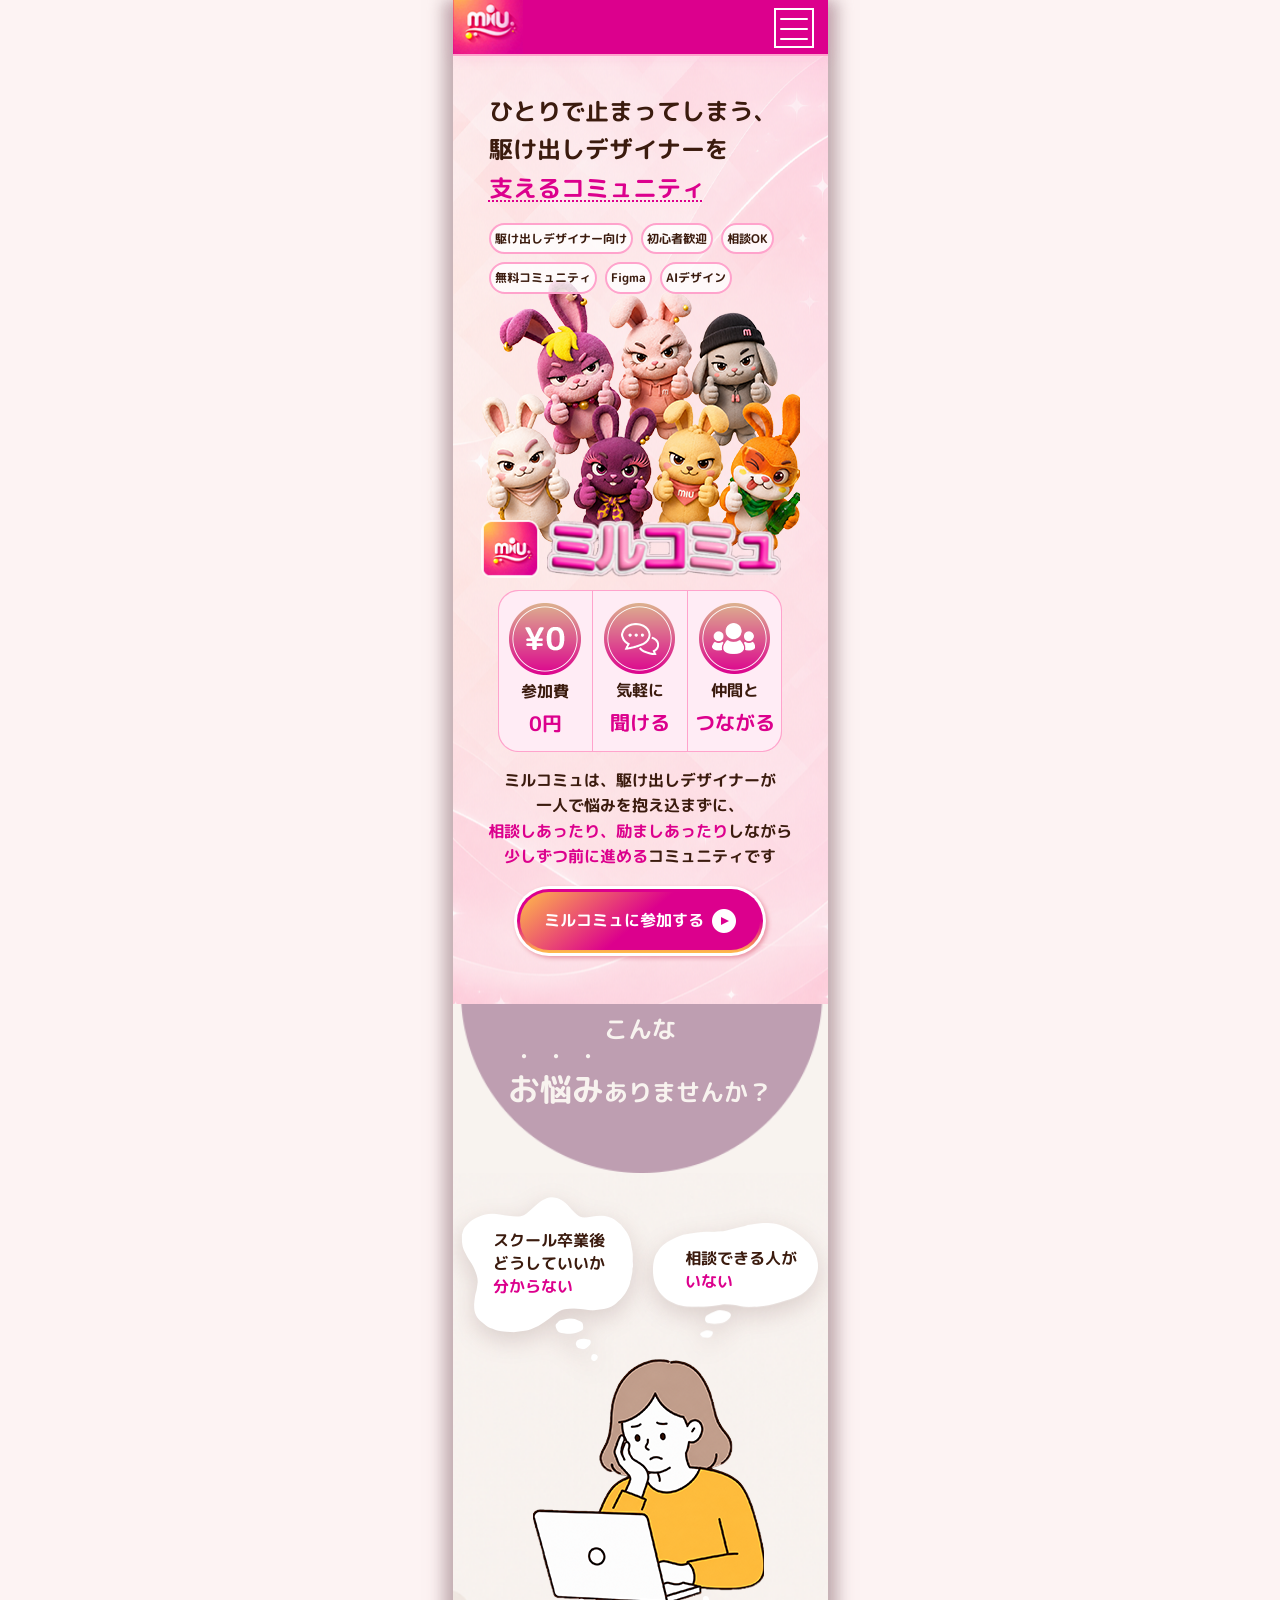
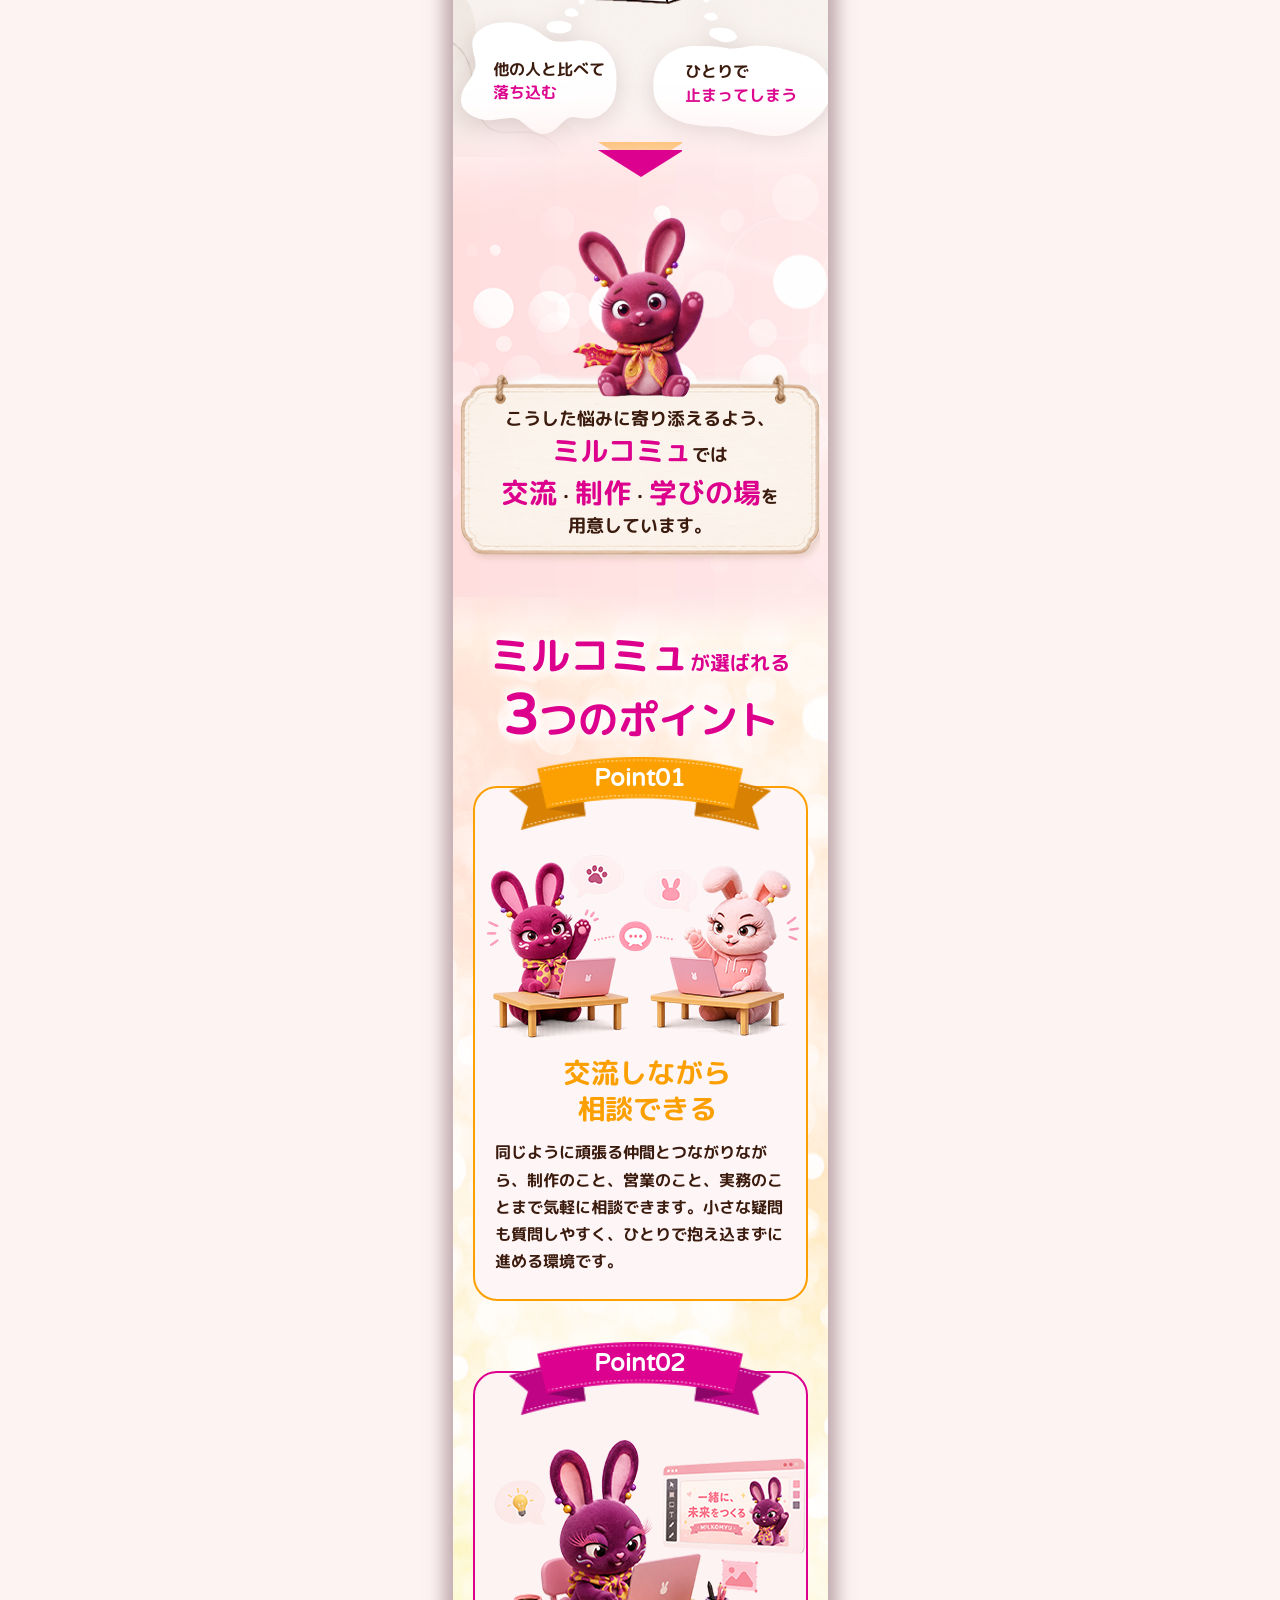
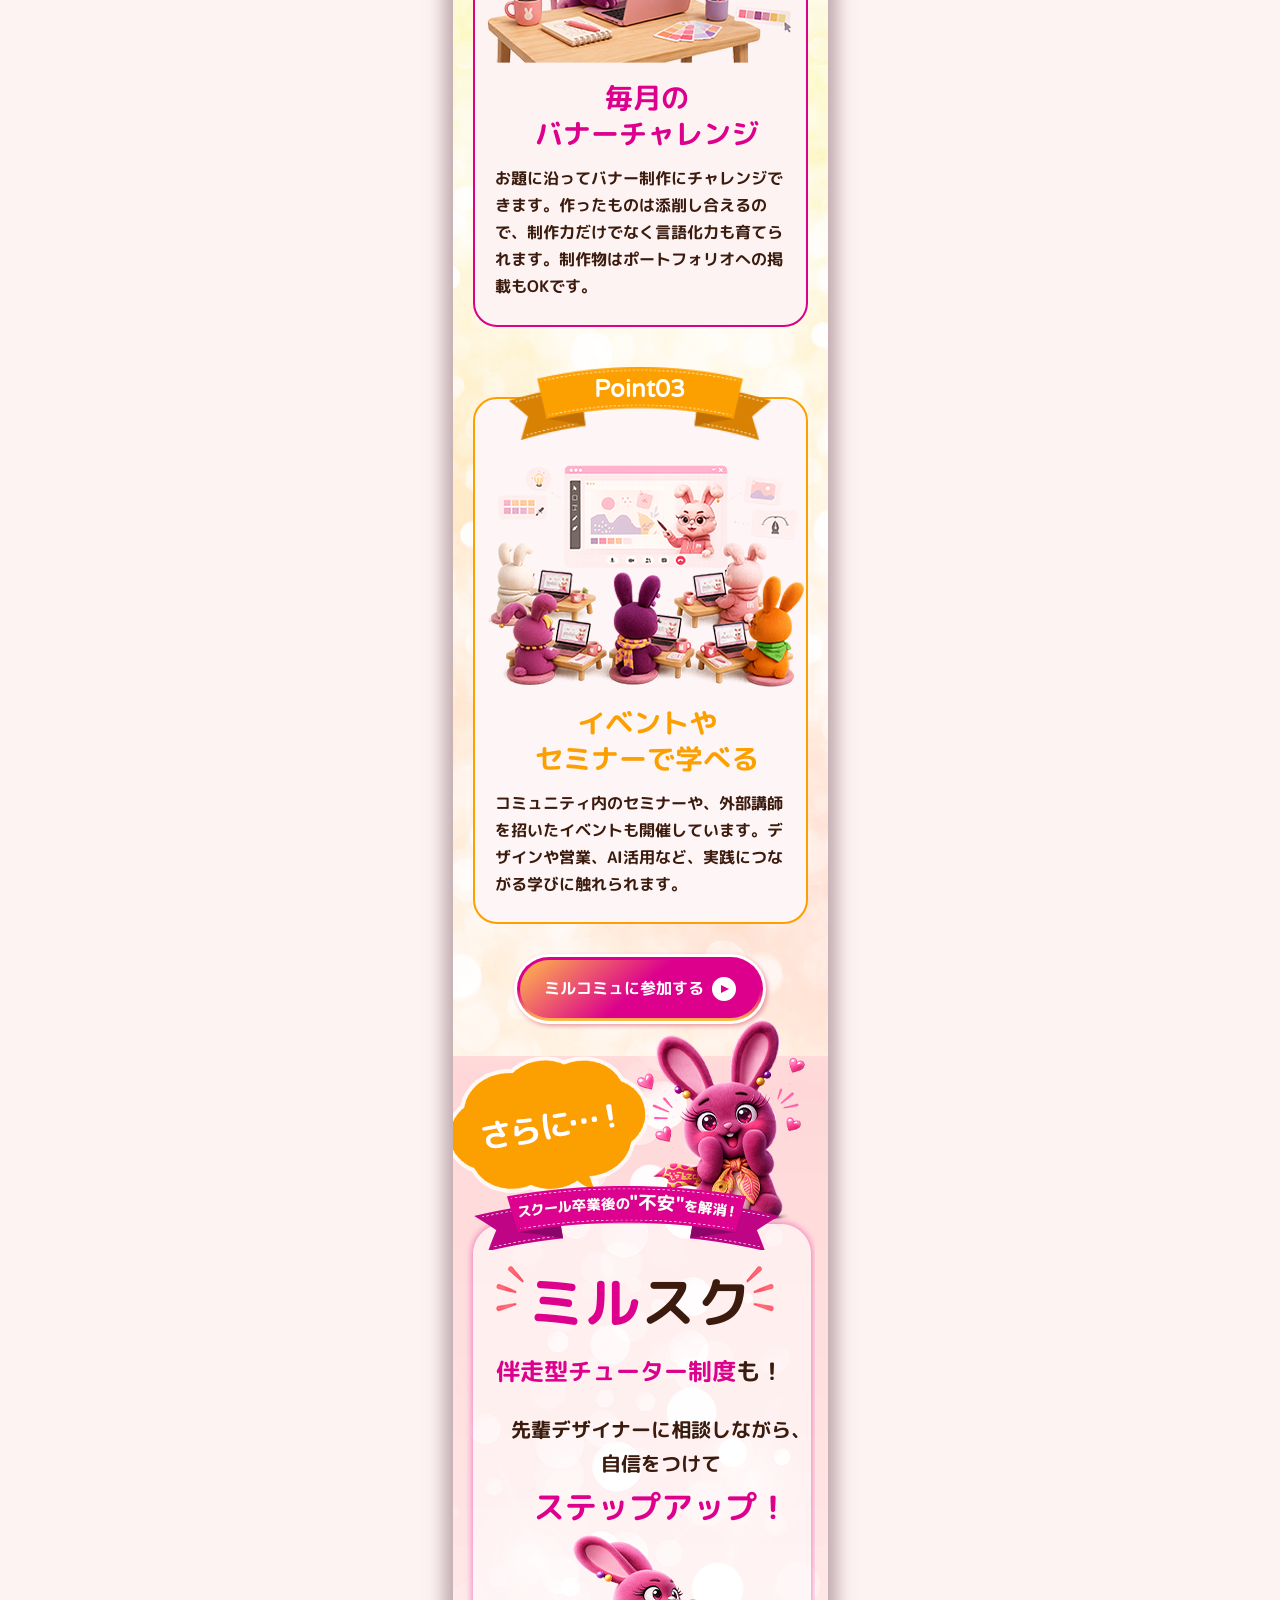
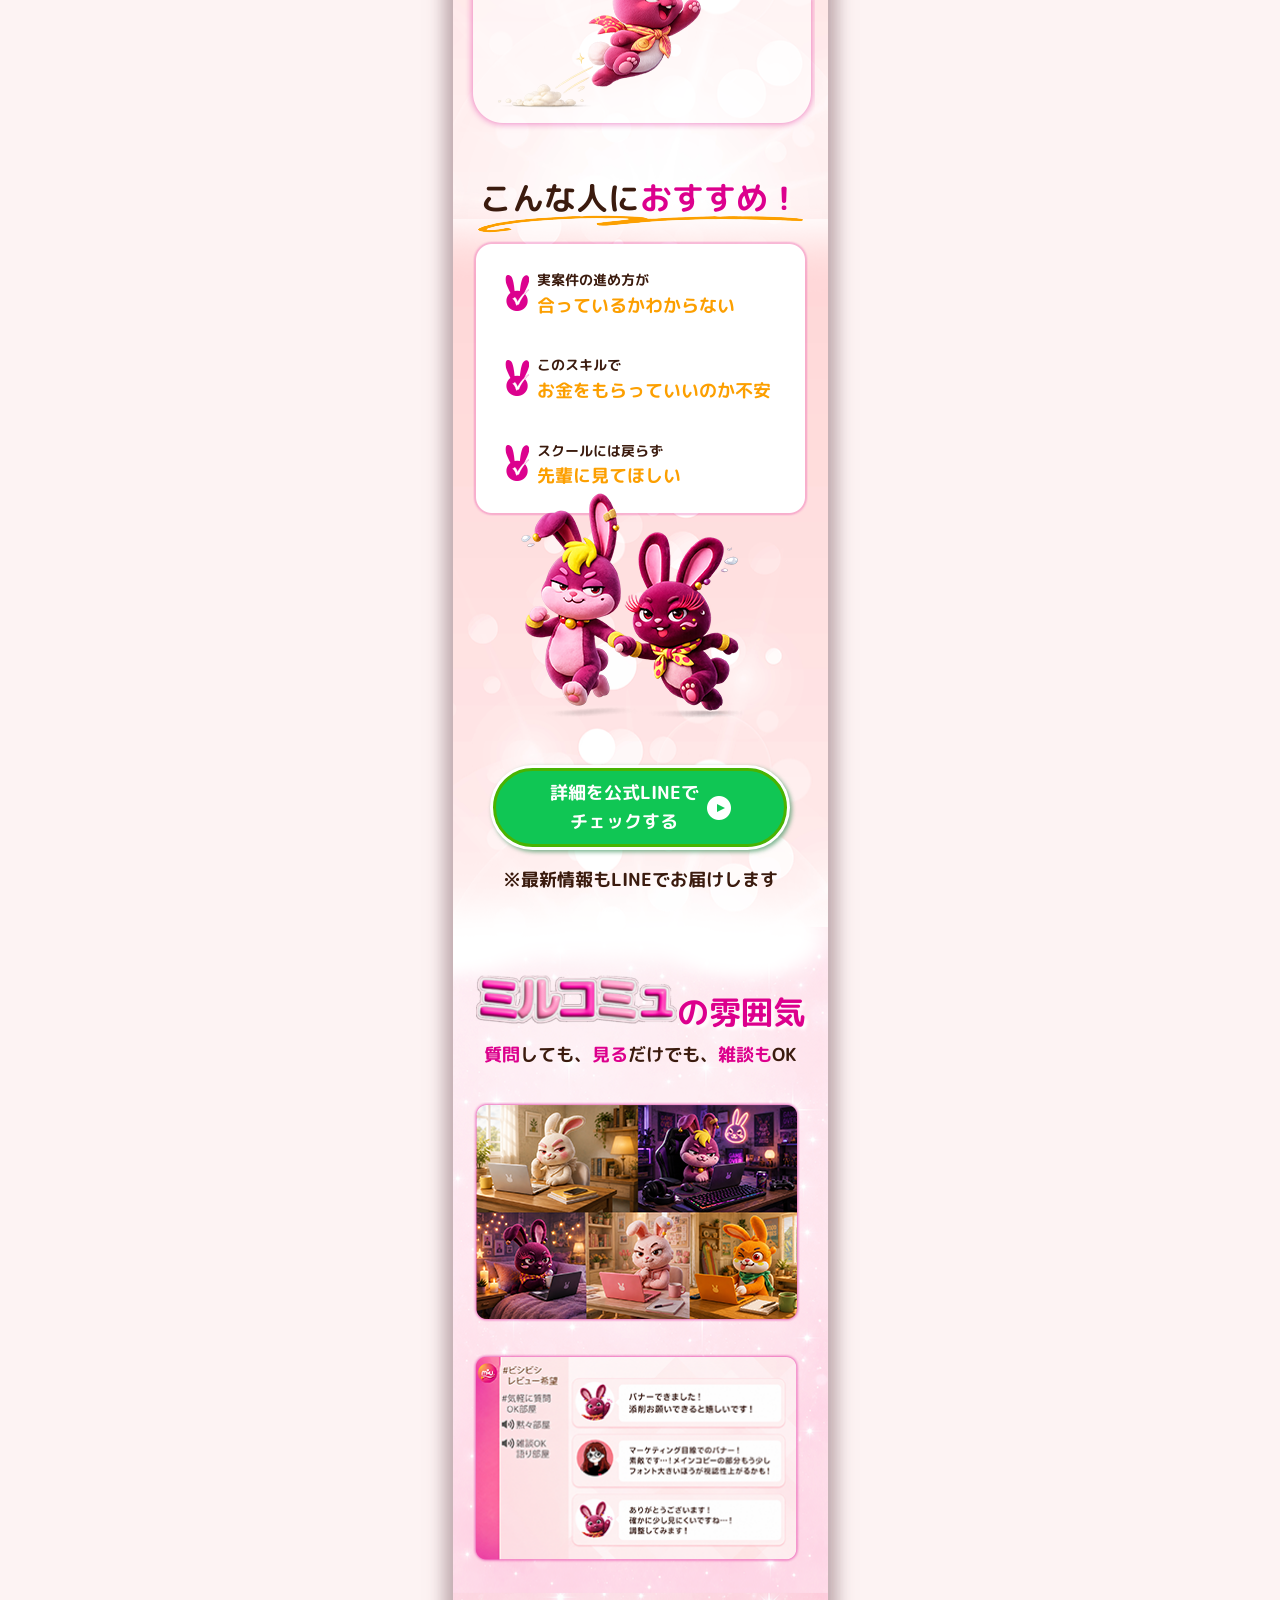
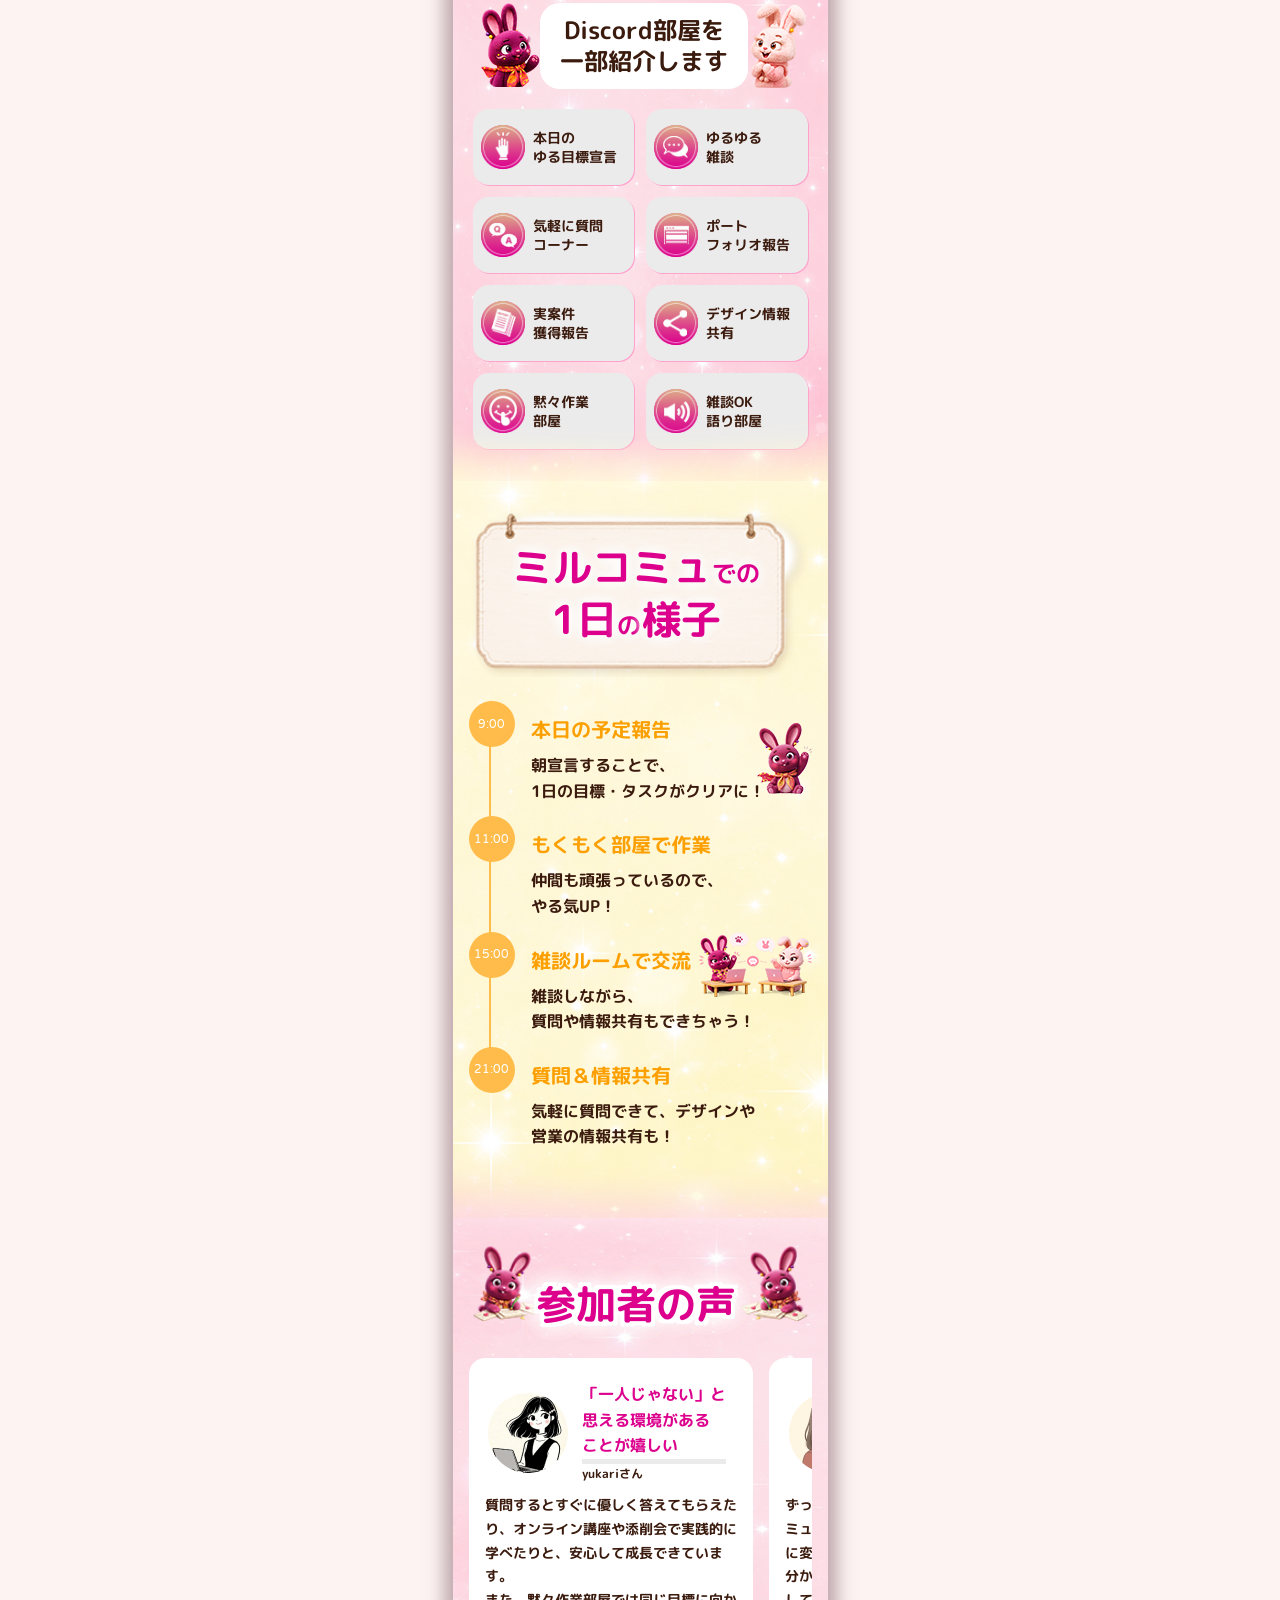
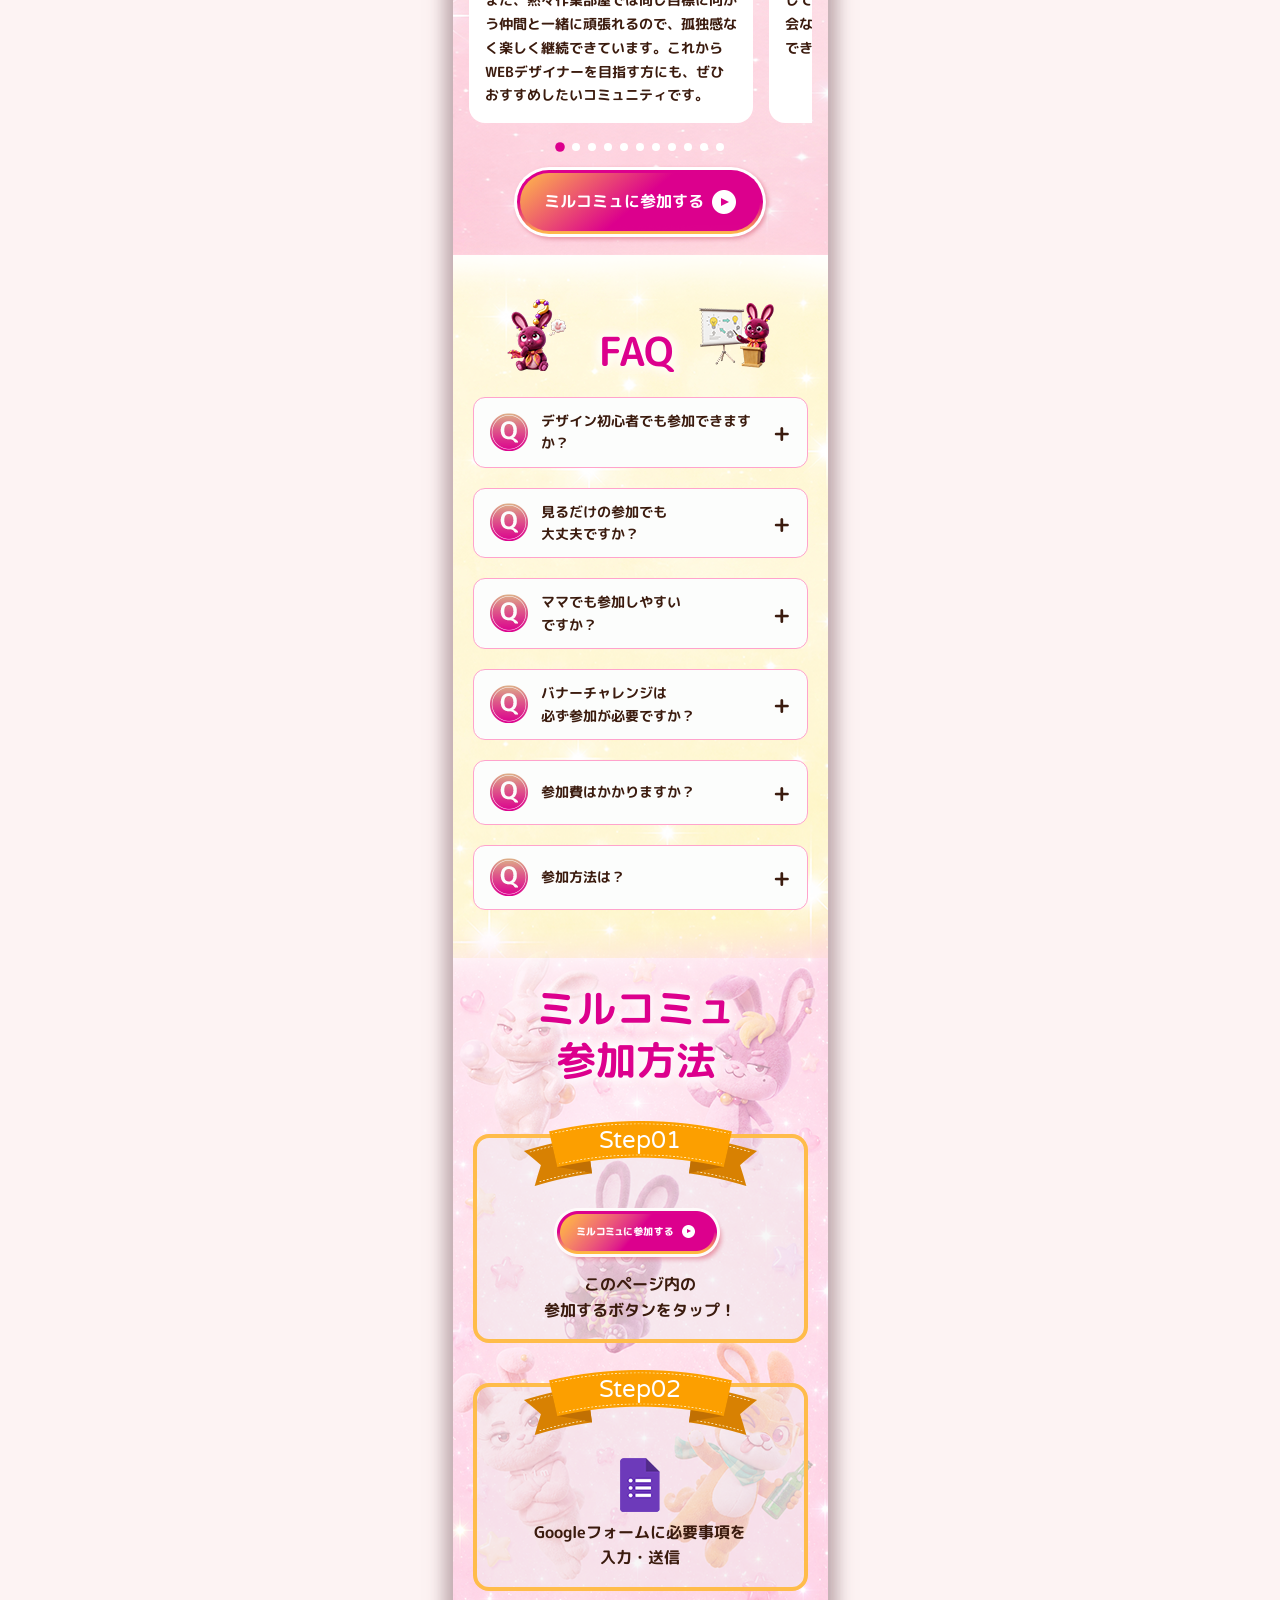
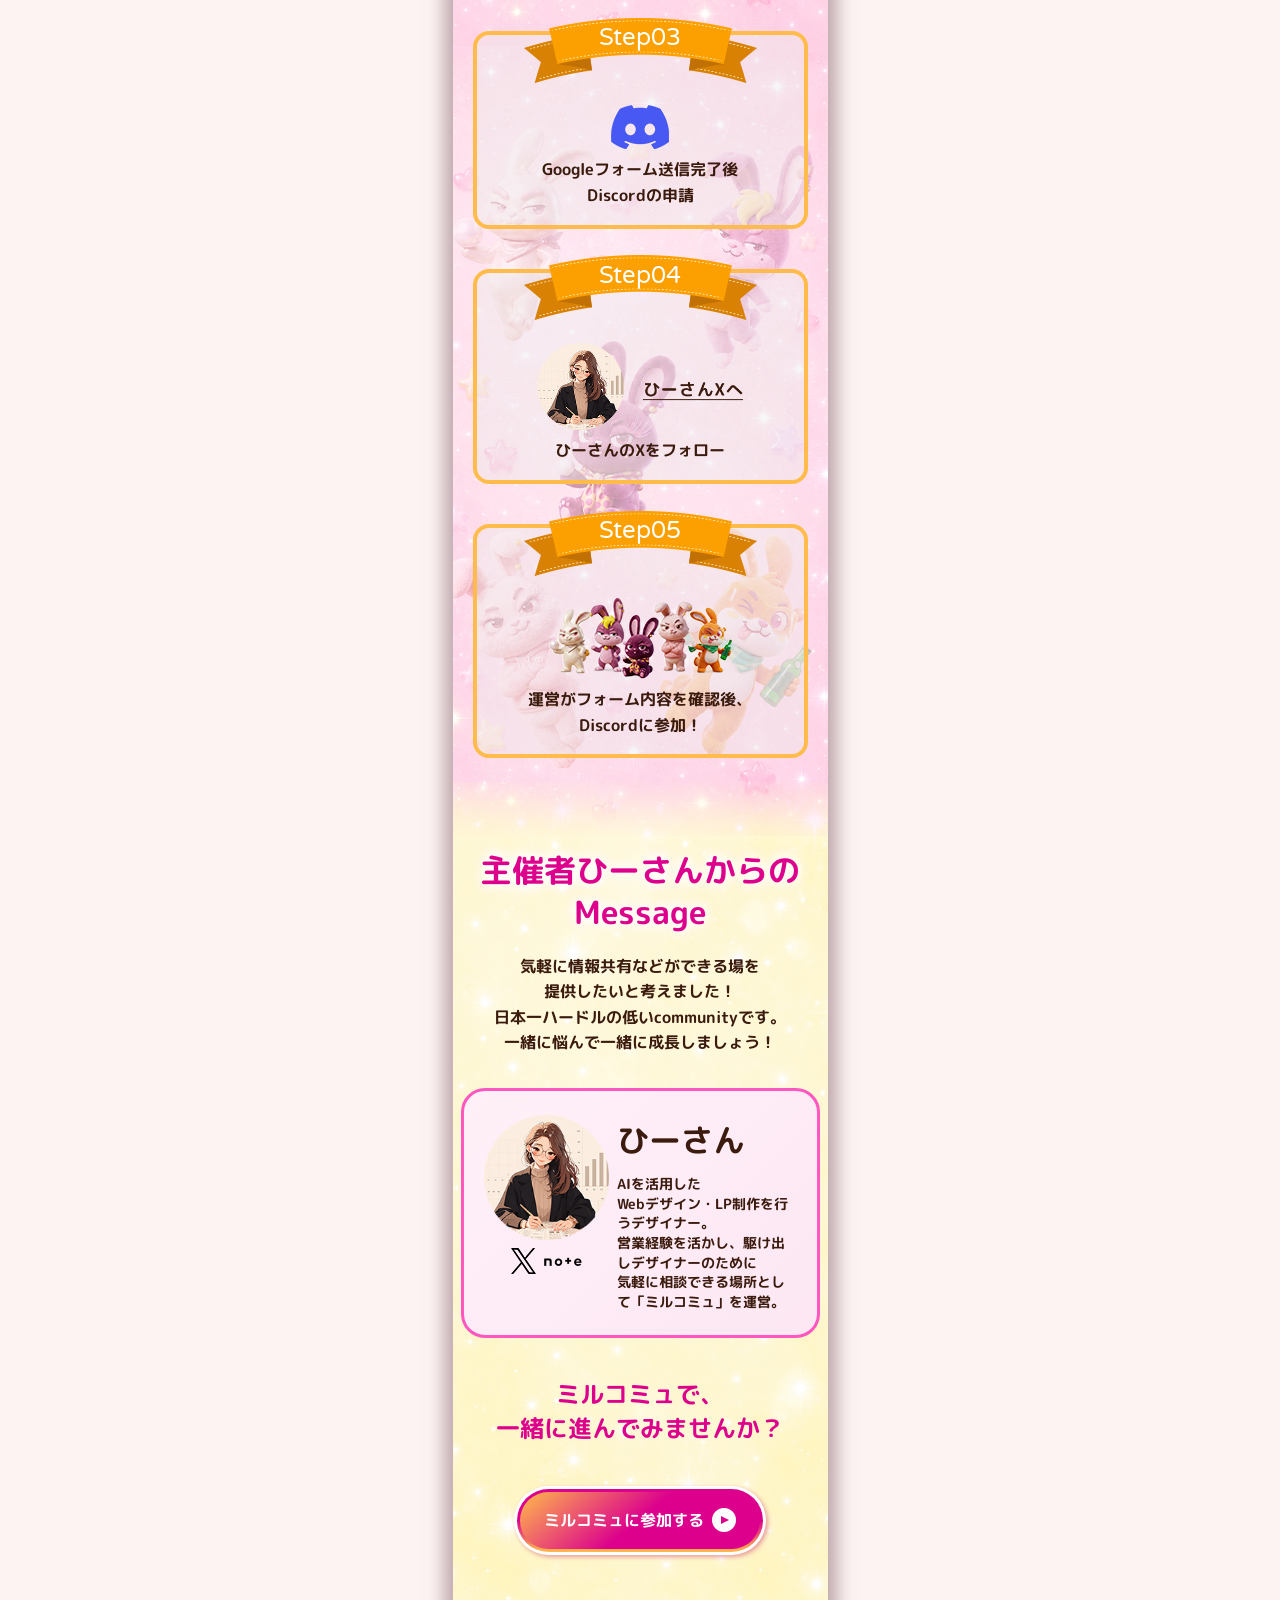
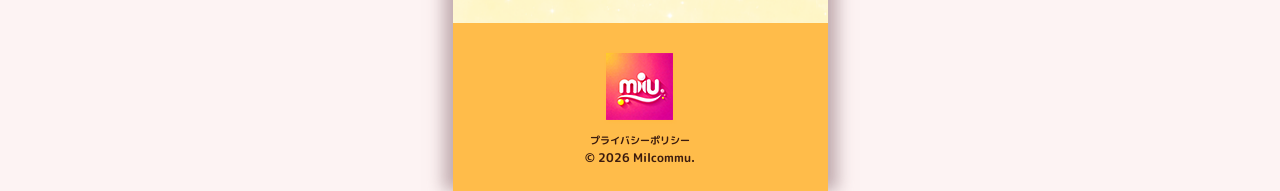
==== commit 314ee178: "Update Milcommu landing page with supplied October revision" ====
--- a/index.html
+++ b/index.html
@@ -185,7 +185,7 @@
           <span class="pink">伴走型チューター制度</span>も！
         </p>
         <div class="challenge-desc jump-in">
-          先輩デザイナーに相談しながら、<br>自身をつけて<br><span class="pink">ステップアップ！</span>
+          先輩デザイナーに相談しながら、<br>自信をつけて<br><span class="pink">ステップアップ！</span>
         </div>
       </div>
 
@@ -475,7 +475,7 @@
         <div class="faq-answer">
           <div class="answer-icon"><img src="./A.png"> </div>
           <div class="answer-text">
-            見るだけの日があっても大丈夫です！<br>家事や育児の合間に、<br>自分のペースで参加できます。
+            駆け出しデザイナーや、デザインを勉強中の方が気軽につながれるコミュニティです。
           </div>
         </div>
       </div>
@@ -488,7 +488,7 @@
         <div class="faq-answer">
           <div class="answer-icon"><img src="./A.png"> </div>
           <div class="answer-text">
-            見るだけの日があっても大丈夫<br>です！家事や育児の合間に、<br>自分のペースで参加できます。
+            最初は雰囲気を見るだけでもOKです。慣れてきたら、質問や雑談など参加しやすいところから関わってみてください。
           </div>
         </div>
       </div>
@@ -501,7 +501,7 @@
         <div class="faq-answer">
           <div class="answer-icon"><img src="./A.png"> </div>
           <div class="answer-text">
-            見るだけの日があっても大丈夫<br>です！家事や育児の合間に、<br>自分のペースで参加できます。
+            見るだけの日があっても大丈夫なので、家事や育児の合間に、自分のペースで参加できます。
           </div>
         </div>
       </div>
@@ -514,7 +514,7 @@
         <div class="faq-answer">
           <div class="answer-icon"><img src="./A.png"> </div>
           <div class="answer-text">
-            見るだけの日があっても大丈夫<br>です！家事や育児の合間に、<br>自分のペースで参加できます。
+            必須ではありません。参加できるタイミングで、お題に沿って制作にチャレンジできます。
           </div>
         </div>
       </div>
@@ -527,7 +527,7 @@
         <div class="faq-answer">
           <div class="answer-icon"><img src="./A.png"> </div>
           <div class="answer-text">
-            見るだけの日があっても大丈夫<br>です！家事や育児の合間に、<br>自分のペースで参加できます。
+            現在の参加費は0円です。
           </div>
         </div>
       </div>
@@ -540,7 +540,7 @@
         <div class="faq-answer">
           <div class="answer-icon"><img src="./A.png"> </div>
           <div class="answer-text">
-            見るだけの日があっても大丈夫<br>です！家事や育児の合間に、<br>自分のペースで参加できます。
+            「ミルコミュに参加する」ボタンからフォームへ進み、入力後に表示されるDiscordリンクから申請してください。
           </div>
         </div>
       </div>
@@ -578,7 +578,7 @@
         <div class="join-step fade-up">
           <div class="join-step-num">Step04</div>
           <div class="join-step-content">
-            <div class="join-step-title img"><img src="./join-img04.png"></div>
+            <div class="join-step-title img"><a href="https://x.com/ane5mama" target="_blank" rel="noopener"><img src="./join-img04.png" alt="ひーさんXへ"></a></div>
             <div class="join-step-desc">ひーさんのXをフォロー</div>
           </div>
         </div>
@@ -715,6 +715,60 @@
           dragMoved = false;
         }
       }, true);
+
+      /* 自動送り：4秒ごとに次のカードへ（最後まで行ったら最初に戻る）。
+         マウスを乗せている間・タッチ／ドラッグ中は止め、操作が終わってしばらくしたら再開する。
+         画面に見えていない間・タブが裏にある間は動かさない。「視差効果を減らす」設定の端末では自動送りしない */
+      const AUTO_INTERVAL = 4000;
+      const RESUME_DELAY = 6000;
+      const reduceMotion = window.matchMedia('(prefers-reduced-motion: reduce)').matches;
+      let autoTimer = null;
+      let resumeTimer = null;
+      let hovering = false;
+      let inView = false;
+
+      const currentIndex = () => {
+        const step = cards[0].offsetWidth + 16; /* カード幅 + gap */
+        return Math.round(voiceSlider.scrollLeft / step);
+      };
+
+      const goNext = () => {
+        const maxScroll = voiceSlider.scrollWidth - voiceSlider.clientWidth;
+        const atEnd = voiceSlider.scrollLeft >= maxScroll - 4 || currentIndex() >= cards.length - 1;
+        const target = atEnd ? cards[0] : cards[currentIndex() + 1];
+        /* scrollIntoView はページ全体も縦に動かしてしまうため、スライダーだけを横に動かす */
+        voiceSlider.scrollTo({ left: target.offsetLeft - cards[0].offsetLeft, behavior: 'smooth' });
+      };
+
+      const stopAuto = () => {
+        clearInterval(autoTimer);
+        autoTimer = null;
+      };
+
+      const startAuto = () => {
+        stopAuto();
+        if (reduceMotion || hovering || isDragging || !inView || document.hidden) return;
+        autoTimer = setInterval(goNext, AUTO_INTERVAL);
+      };
+
+      /* 操作があったら止めて、しばらく操作がなければ再開 */
+      const pauseThenResume = () => {
+        stopAuto();
+        clearTimeout(resumeTimer);
+        resumeTimer = setTimeout(startAuto, RESUME_DELAY);
+      };
+
+      voiceSlider.addEventListener('mouseenter', () => { hovering = true; stopAuto(); });
+      voiceSlider.addEventListener('mouseleave', () => { hovering = false; pauseThenResume(); });
+      voiceSlider.addEventListener('touchstart', pauseThenResume, { passive: true });
+      voiceSlider.addEventListener('mousedown', pauseThenResume);
+      voiceDotsWrap.addEventListener('click', pauseThenResume);
+      document.addEventListener('visibilitychange', () => (document.hidden ? stopAuto() : startAuto()));
+
+      new IntersectionObserver((entries) => {
+        inView = entries[0].isIntersecting;
+        if (inView) startAuto(); else stopAuto();
+      }, { threshold: 0.4 }).observe(voiceSlider);
     }
 
     /* ハンバーガーメニュー：開閉状態の同期、リンク選択時に自動で閉じる、Escキーで閉じる */
--- a/style.css
+++ b/style.css
@@ -106,12 +106,16 @@
   box-shadow: 0 2px 12px rgba(244, 114, 182, 0.15);
 }
 
+/* ロゴは余白なしでヘッダーの高さぴったりに置く。
+   ヘッダーは高さ56px（下線2px込み）なので、下線にかからない内側の54pxいっぱいにする */
 .header-logo {
+  align-self: stretch;
   margin: 0;
-  height: 56px;
+  height: 100%;
 }
 
 .header-logo img {
+  display: block;
   height: 100%;
   width: auto;
 }
@@ -1254,7 +1258,7 @@
 .daily-section {
   background: url(./daily-section-bg.png);
   background-size: cover;
-  padding: 28px 20px;
+  padding: 28px 16px;
   margin-top: -80px;
   z-index: 7;
   padding-bottom: 56px;
@@ -1325,11 +1329,12 @@
   background-image: url(./timeline-img01.png);
   background-position: right;
   background-repeat: no-repeat;
+  padding-right: 38px;
 }
 
 .timeline-content.img02{
   background-image: url(./timeline-img02.png);
-  background-position: right;
+  background-position: right top;
   background-repeat: no-repeat;
 }
 
@@ -1452,7 +1457,6 @@
   width: 87px;
   height: 87px;
   border-radius: 50%;
-  background: var(--pink-light);
   display: flex;
   align-items: center;
   justify-content: center;
@@ -1681,6 +1685,16 @@
   margin: 0 auto;
 }
 
+/* 画像リンク（Step04「ひーさんXへ」）：画像の下に余白が出ないようブロック表示にする */
+.join-step-title.img a {
+  display: block;
+  transition: opacity 0.2s;
+}
+
+.join-step-title.img a:hover {
+  opacity: 0.8;
+}
+
 .join-step-desc {
   font-size: 16px;
   font-weight: 700;
@@ -1734,6 +1748,7 @@
   overflow: hidden;
   display: flex;
   justify-content: space-around;
+  gap: 8px;
 }
 
 .price-card .left{
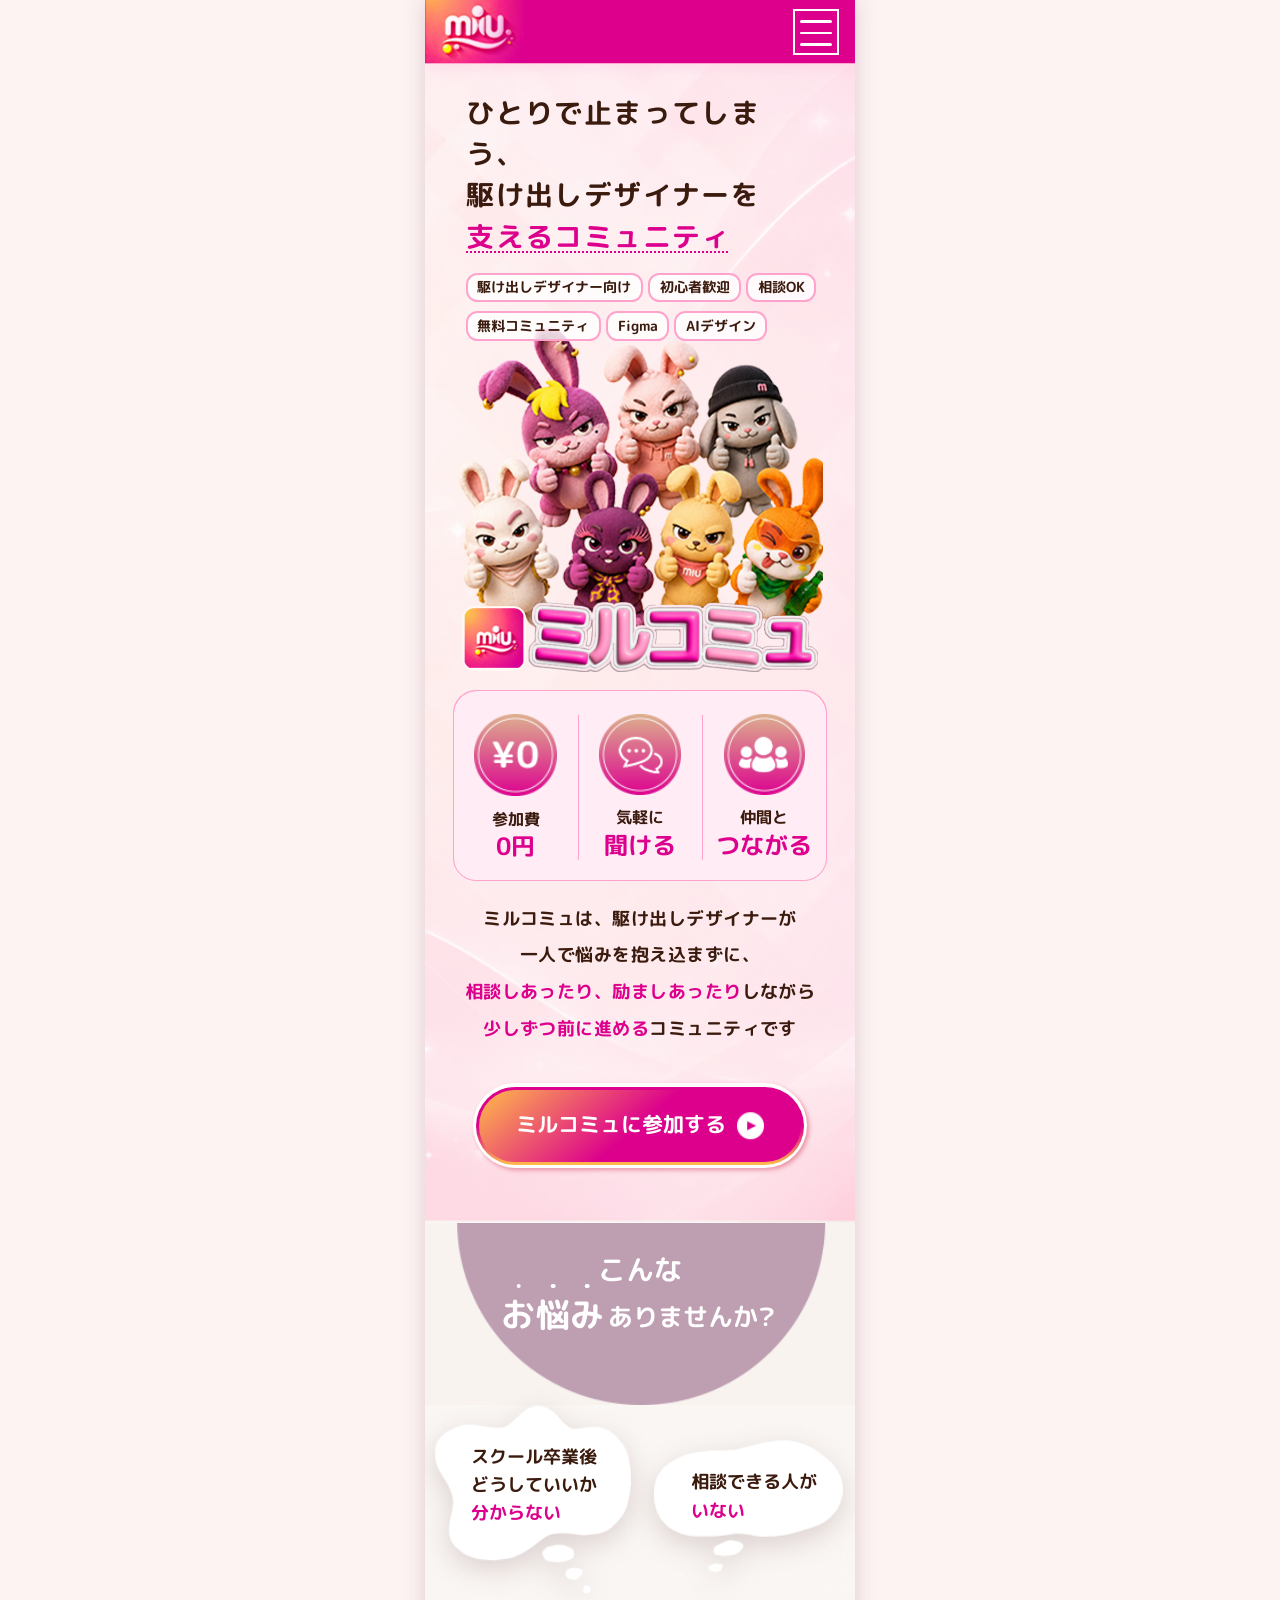
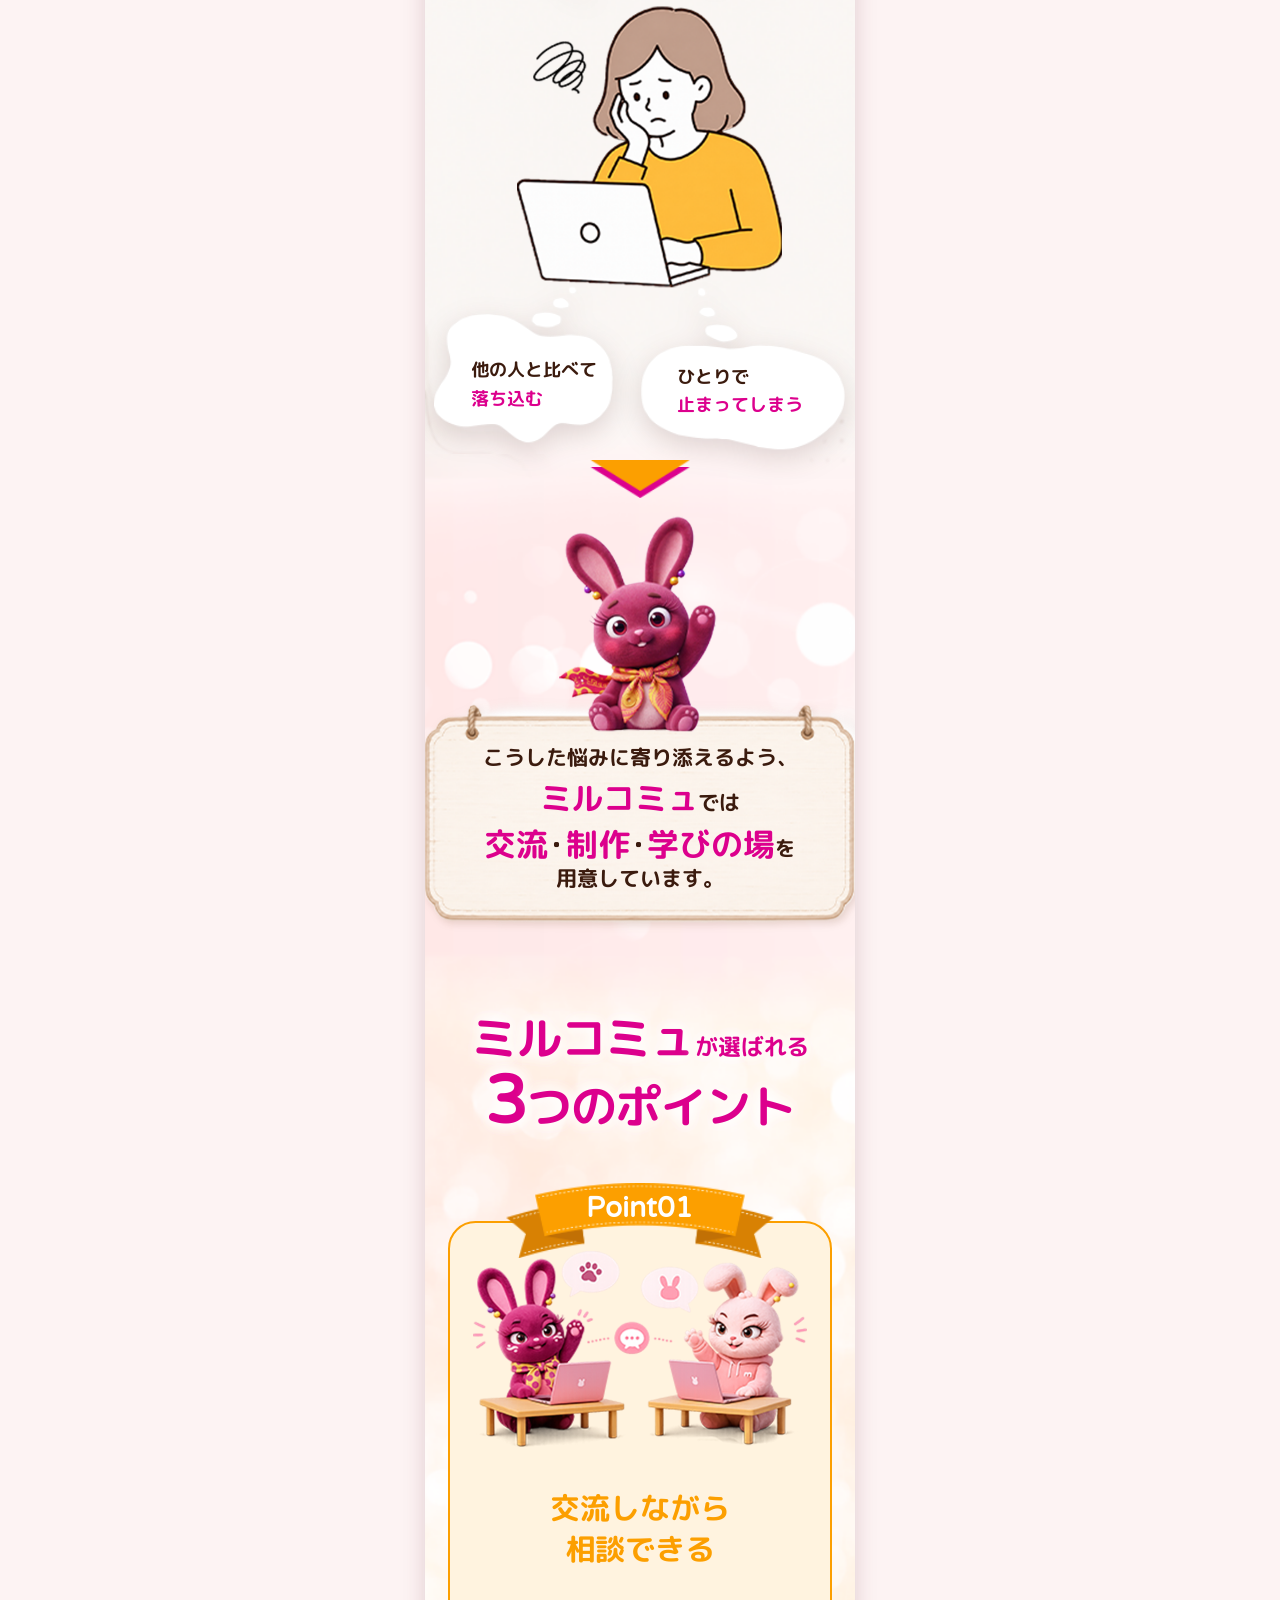
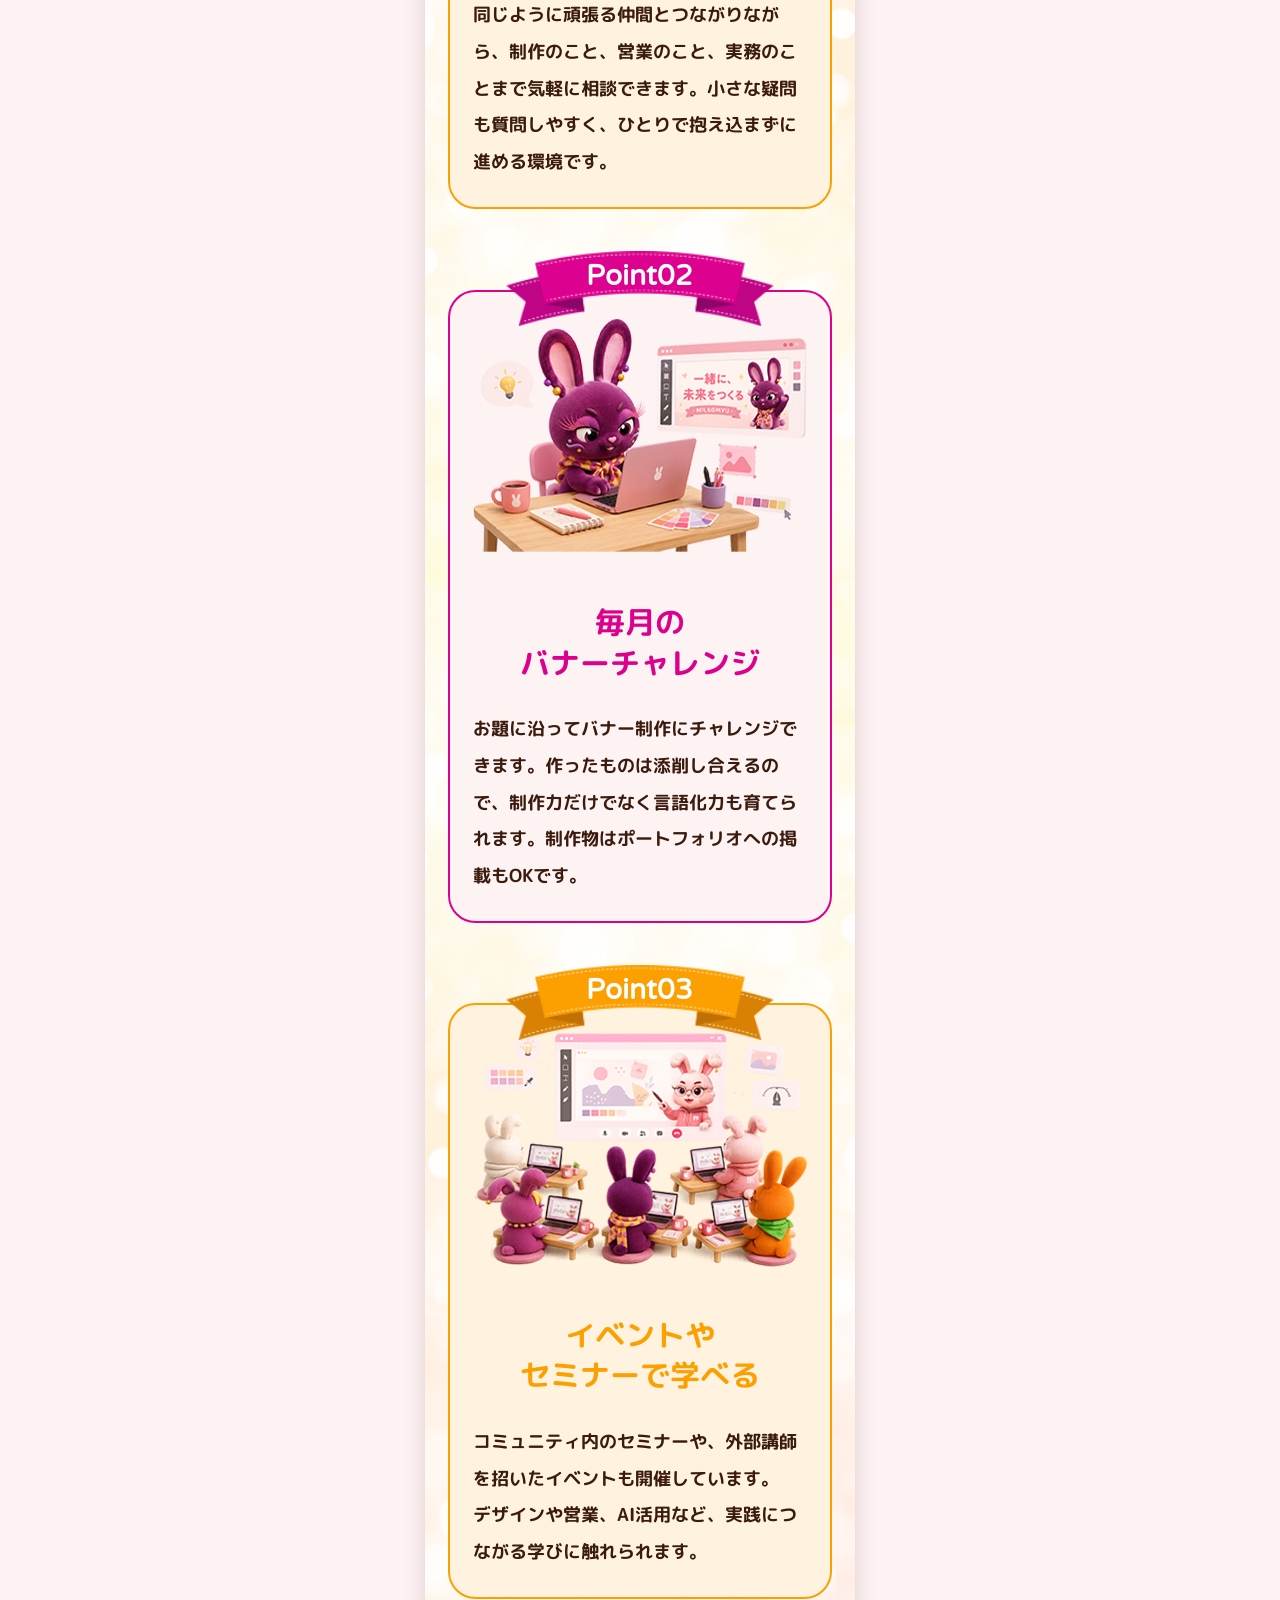
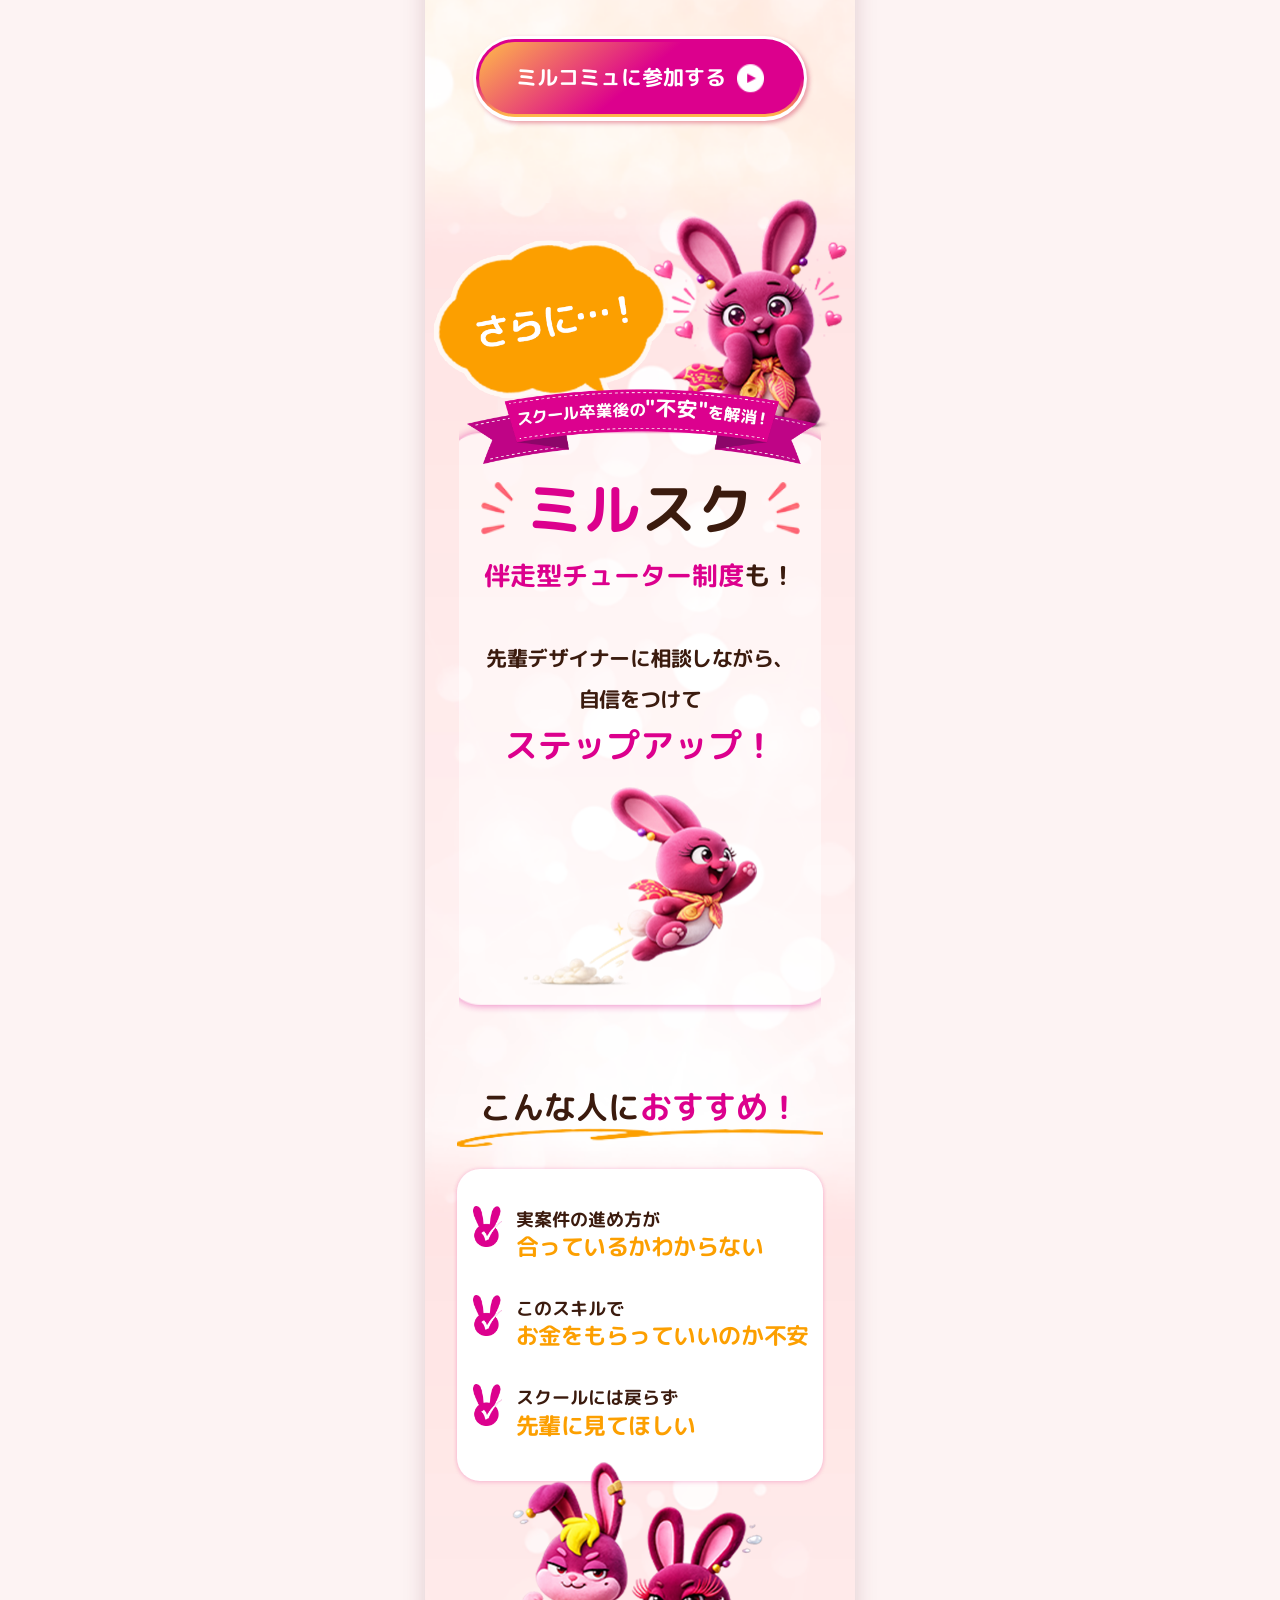
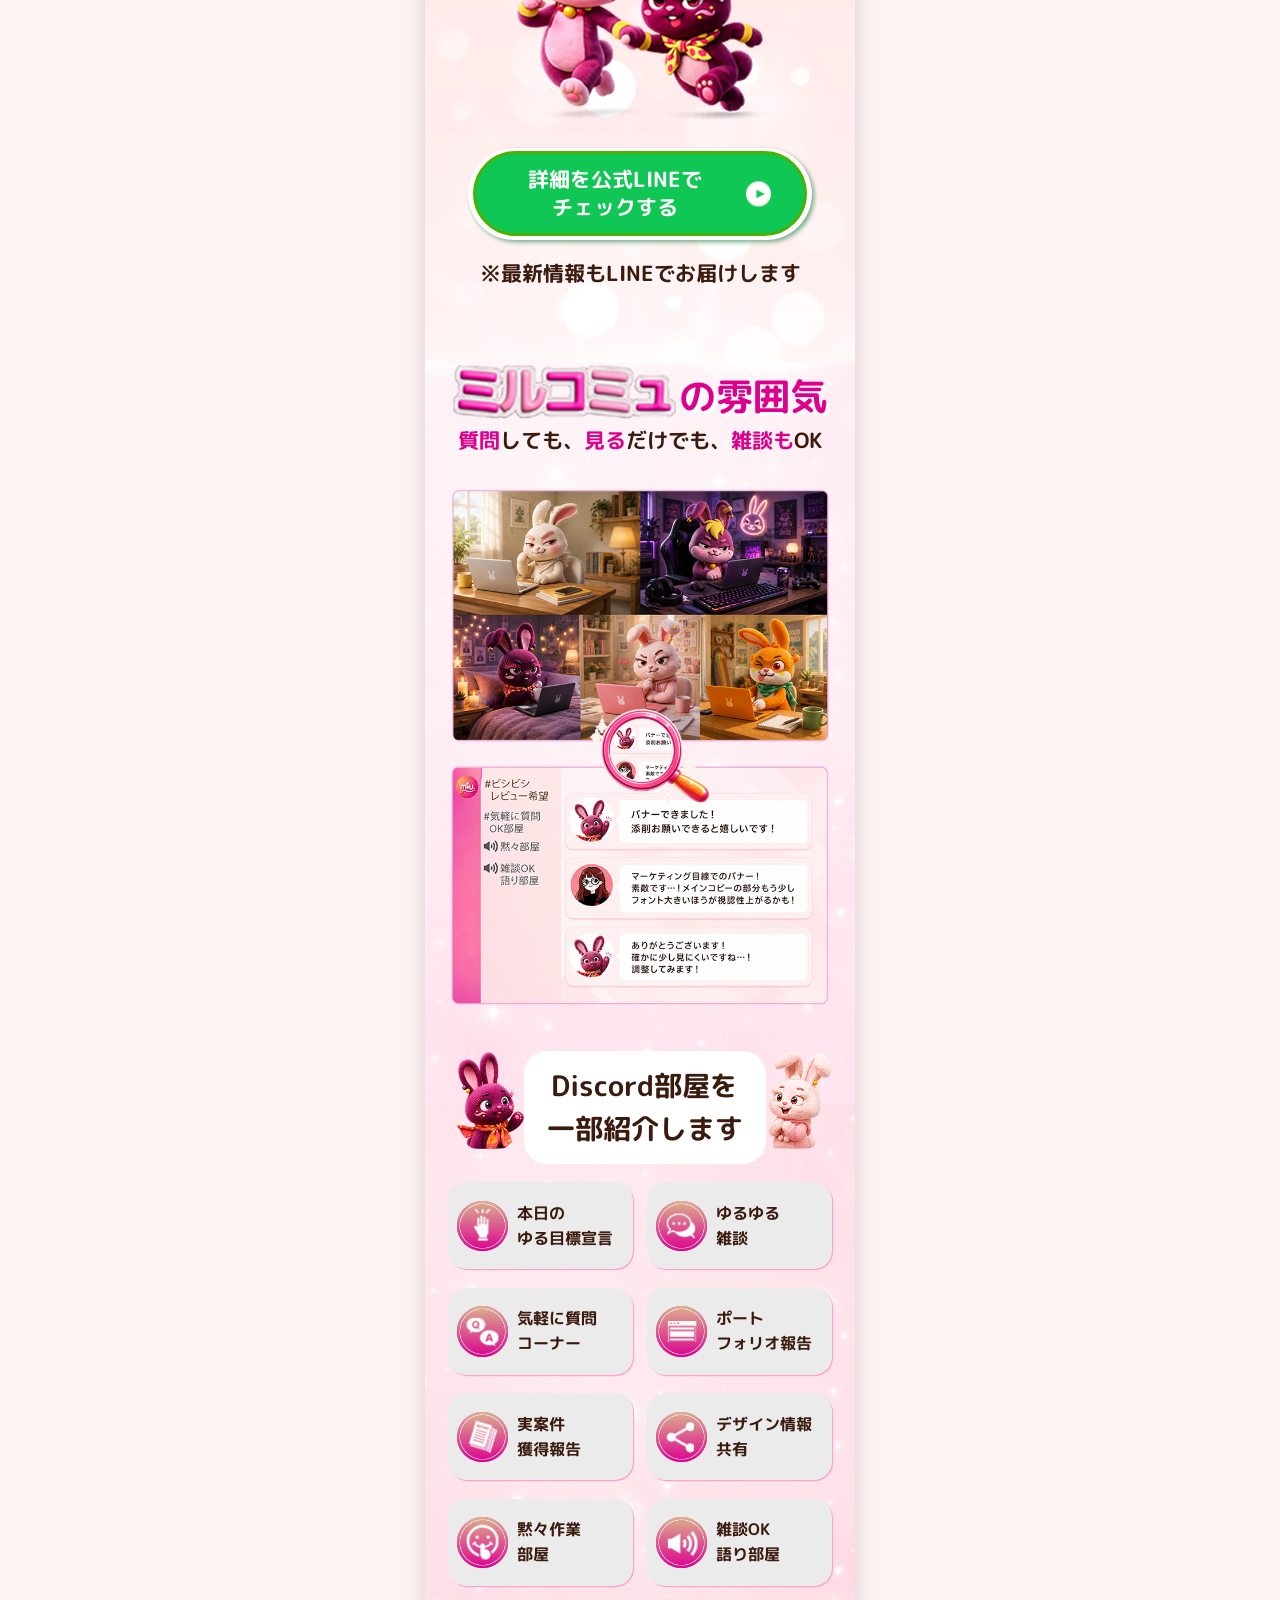
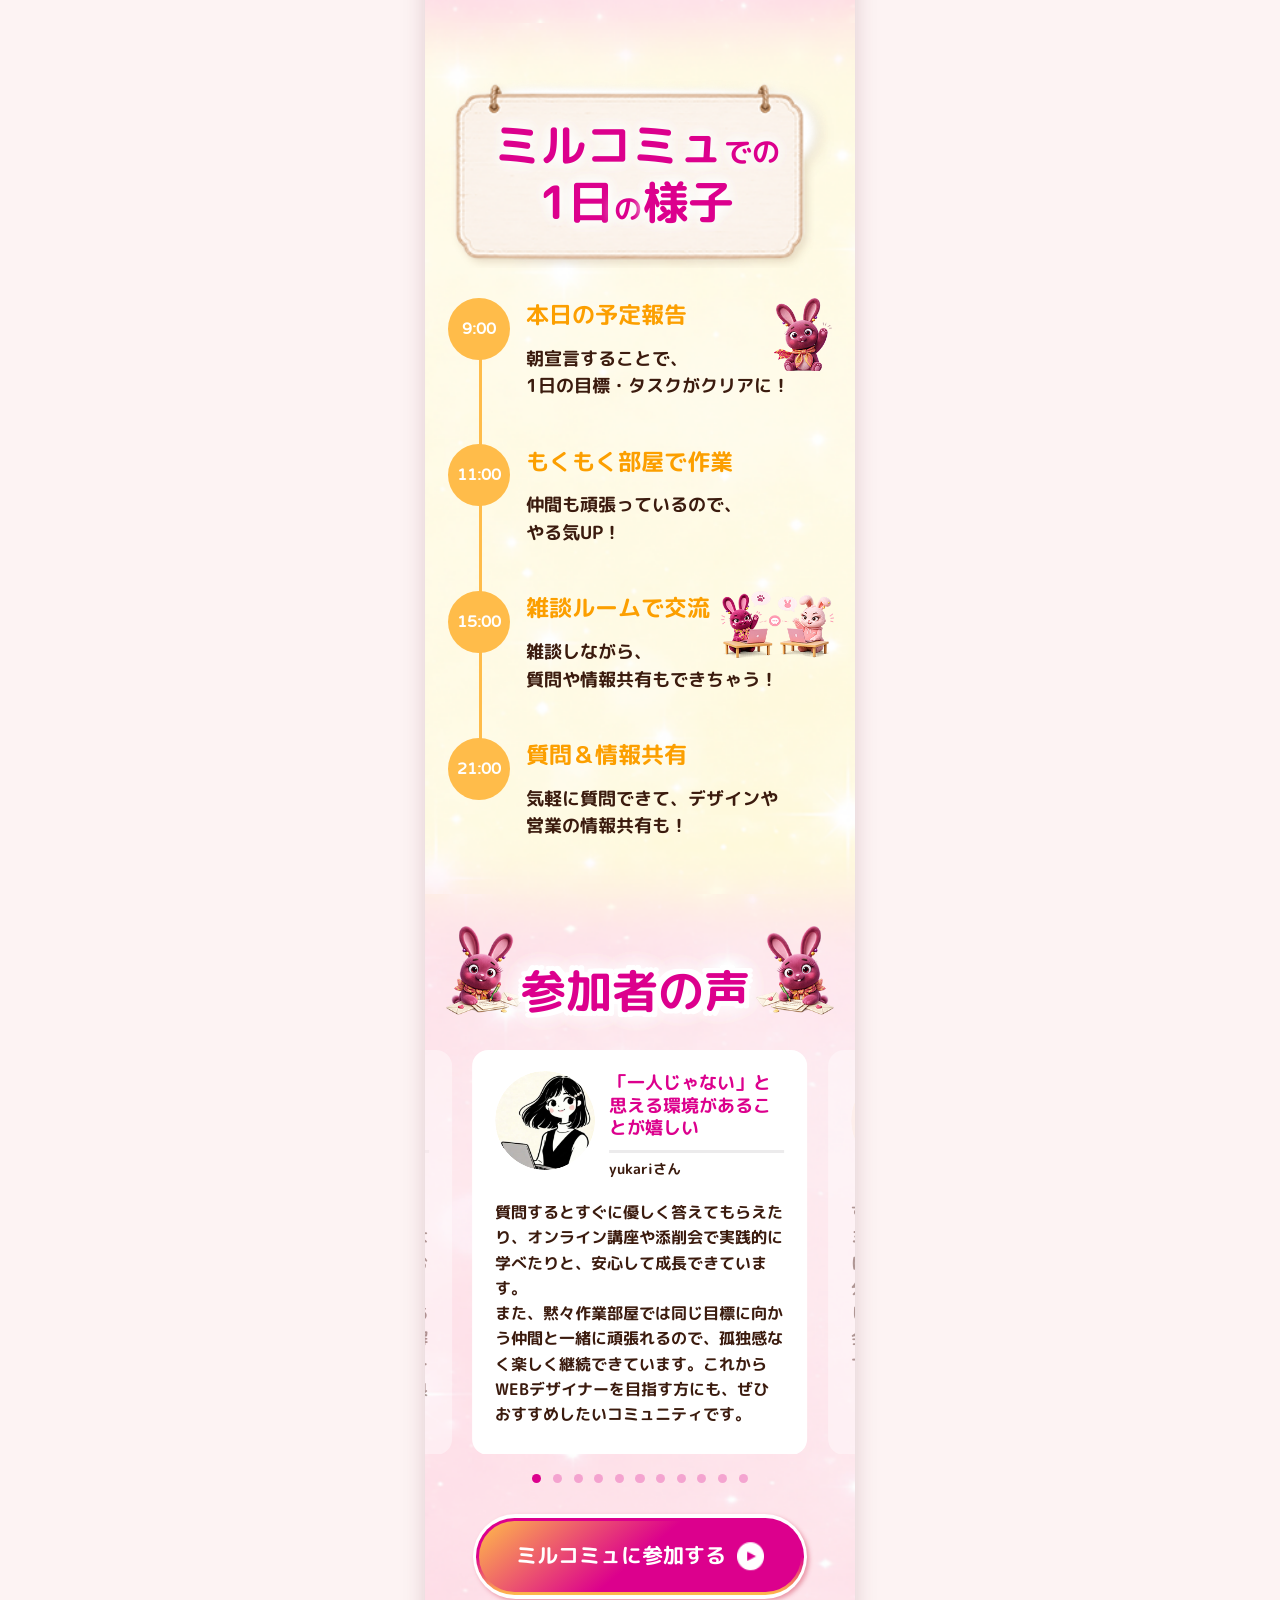
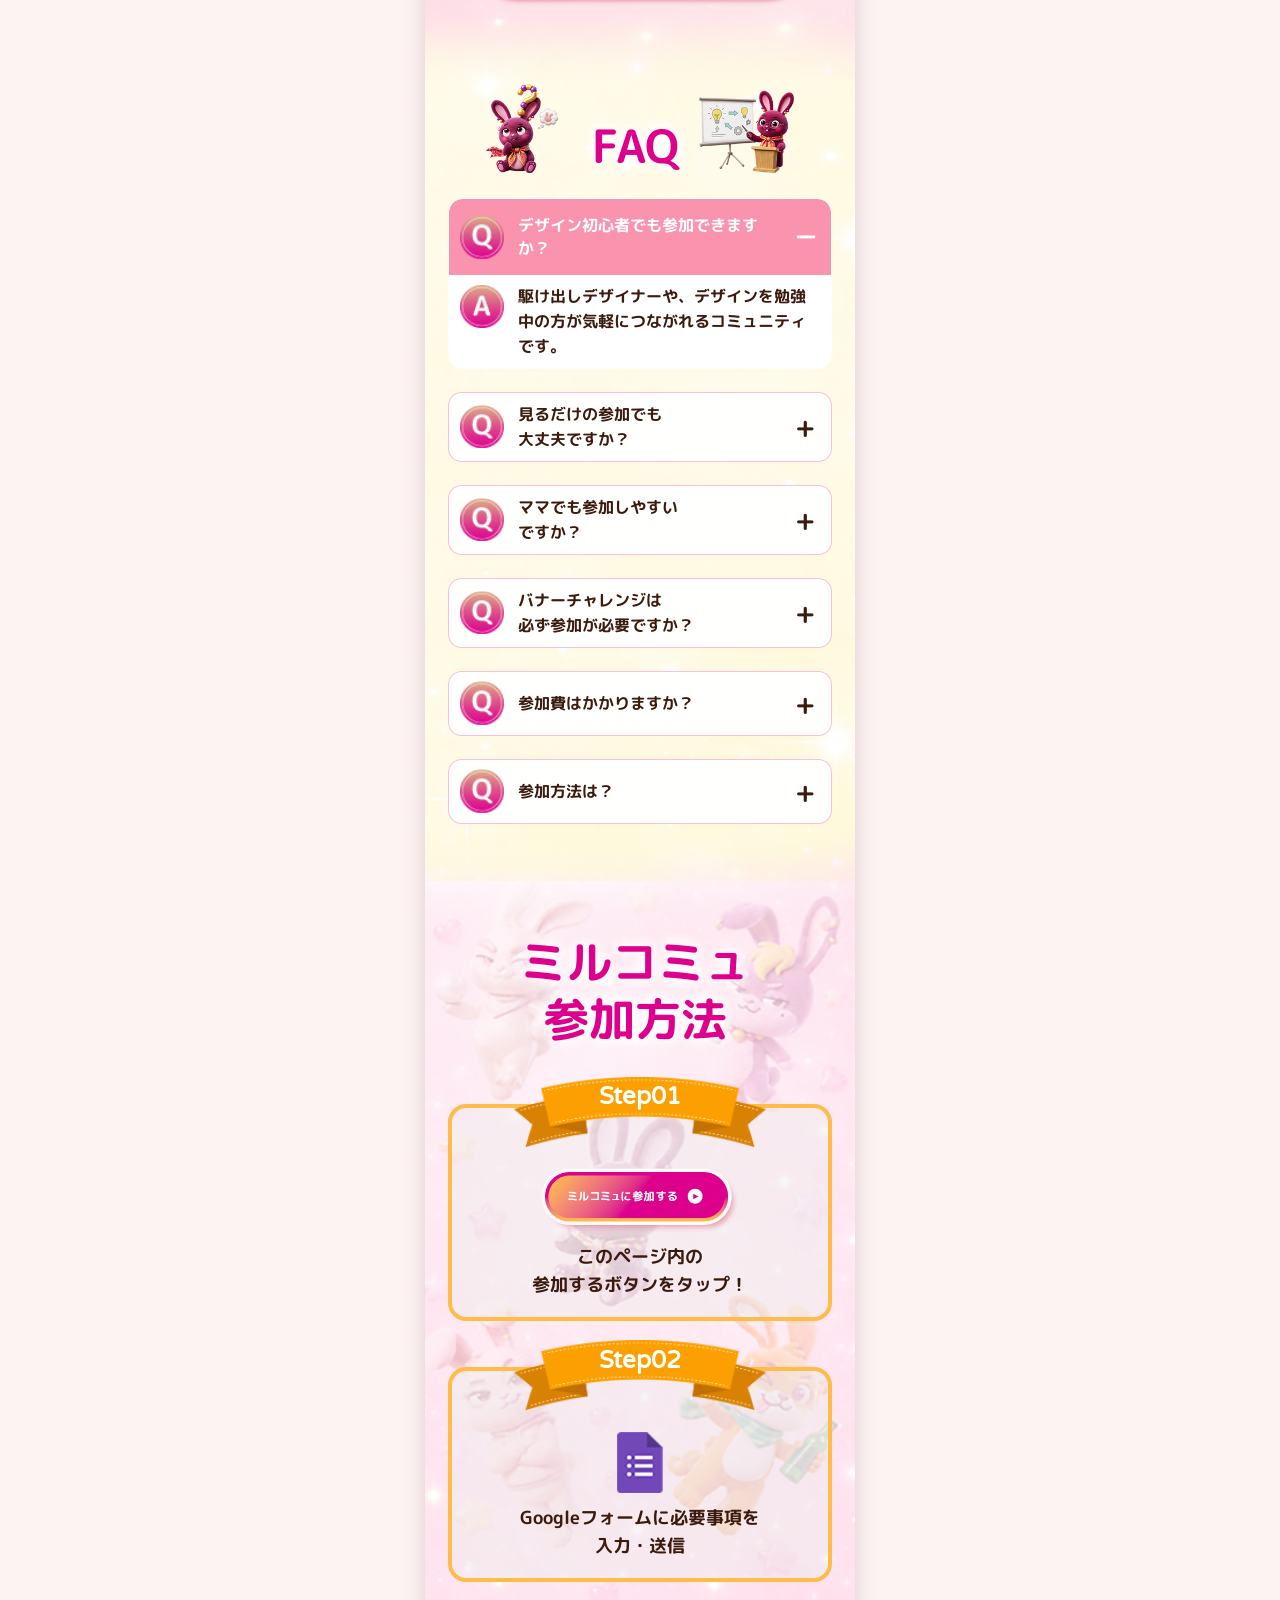
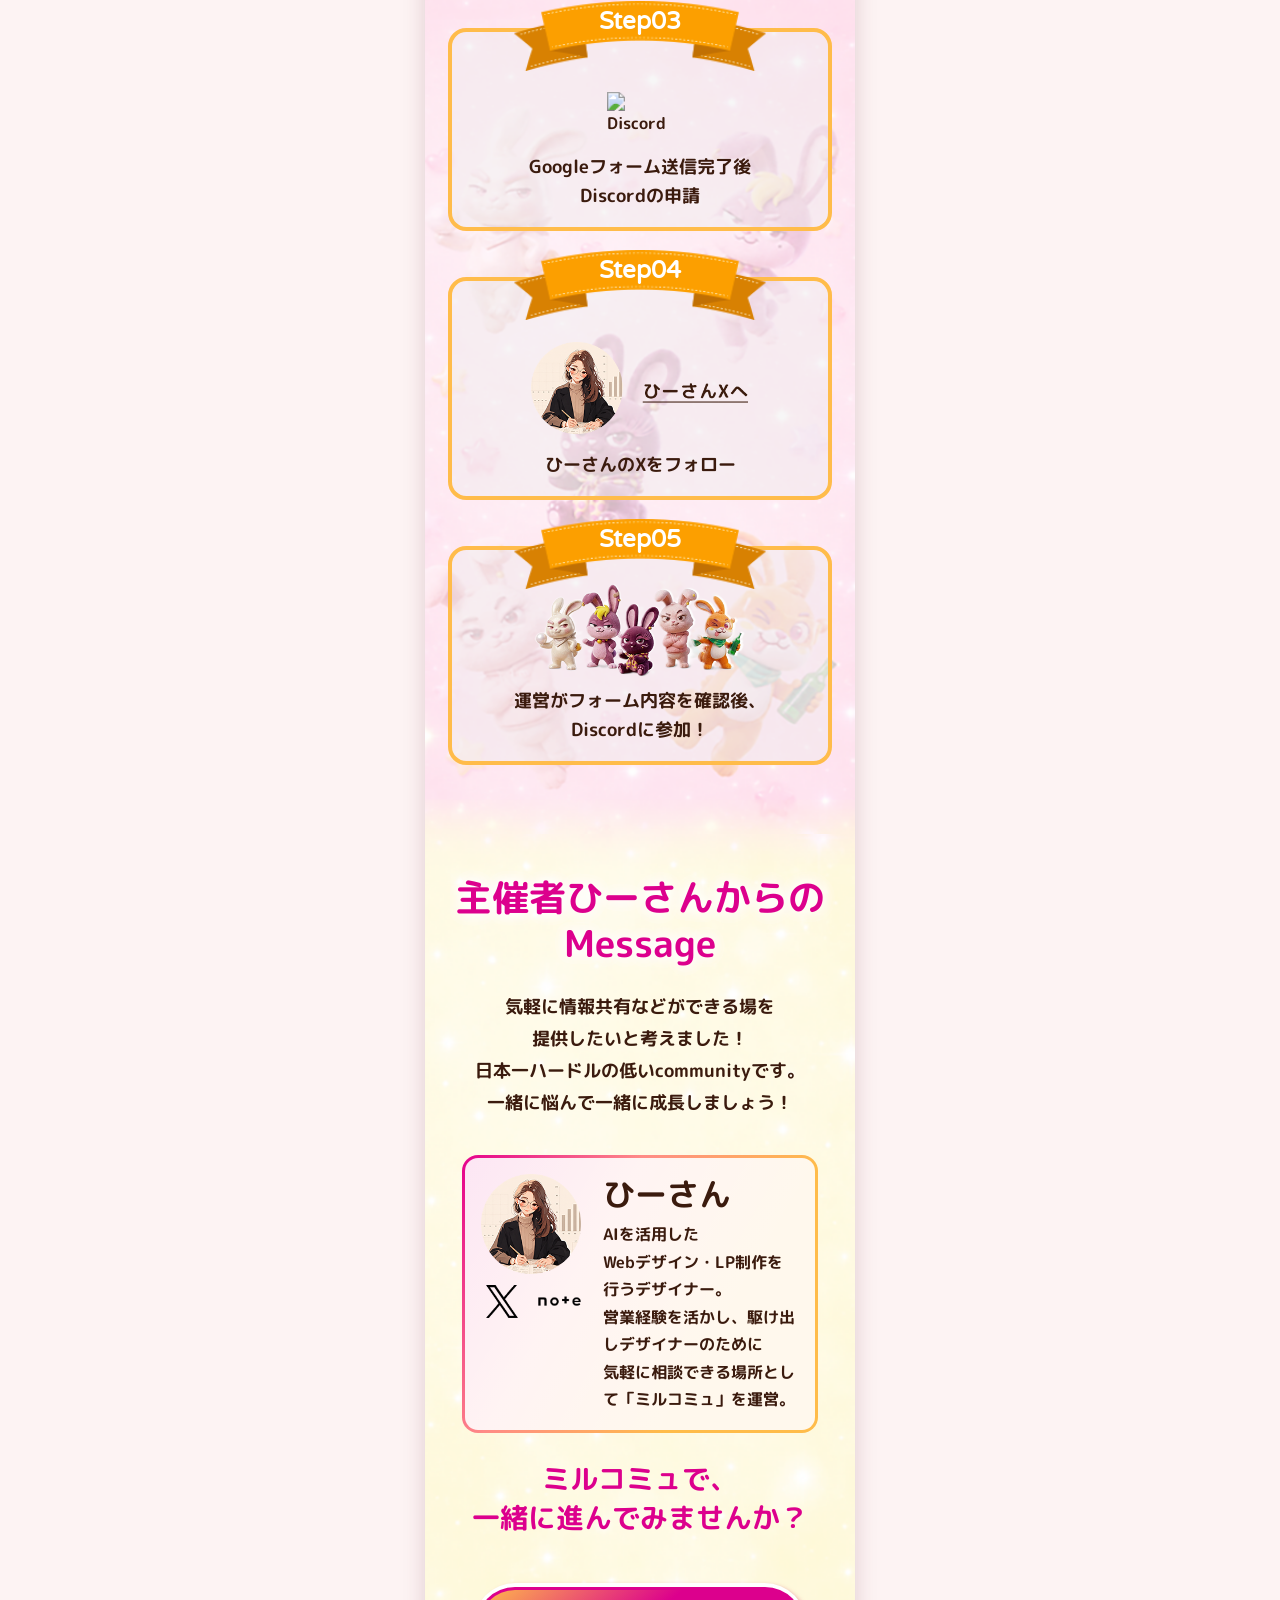
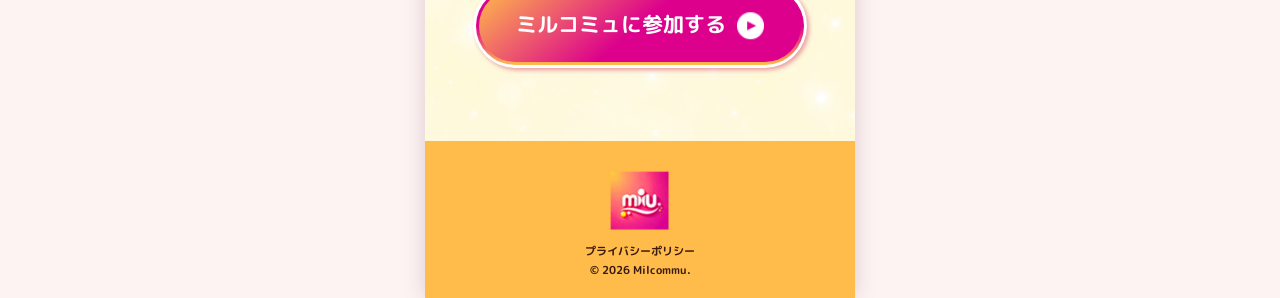
==== commit cc10f66f: "Update Milcommu landing page from supplied final package" ====
--- a/index.html
+++ b/index.html
@@ -6,10 +6,14 @@
   <meta name="viewport" content="width=device-width, initial-scale=1.0" />
   <title>ミルコミュ | ミルスクで繋がる学びのコミュニティ</title>
   <meta name="description" content="ミルコミュは、毎月定額で学べるオンラインコミュニティ。バナーデザインからSNS運用まで、楽しく学べる環境があります。" />
-  <link rel="stylesheet" href="style.css" />
+  <link rel="preload" as="image" href="group_fv_header@2x.png" fetchpriority="high" />
+  <link rel="preload" as="image" href="img_fv_main@2x.png?v=20260725-245" fetchpriority="high" />
+  <link rel="preload" as="image" href="img_fv_logo_pukumoji@2x.png?v=20260725-245" fetchpriority="high" />
+  <link rel="stylesheet" href="style.css?v=20261029-001" />
   <link rel="preconnect" href="https://fonts.googleapis.com">
   <link rel="preconnect" href="https://fonts.gstatic.com" crossorigin>
-  <link href="https://fonts.googleapis.com/css2?family=M+PLUS+Rounded+1c:wght@500;700&family=Varela+Round&display=swap"
+  <link
+    href="https://fonts.googleapis.com/css2?family=M+PLUS+Rounded+1c:wght@400;500;700&family=Varela+Round&display=swap"
     rel="stylesheet">
 </head>
 
@@ -22,7 +26,7 @@
        ======================================== -->
     <header class="site-header">
       <div class="header-logo">
-        <img src="logo.png" alt="ミルコミュ" class="header-logo-text">
+        <img src="group_fv_header@2x.png" alt="ミルコミュ" class="header-logo-text" fetchpriority="high">
       </div>
       <div class="menu-wrapper">
         <input type="checkbox" id="menu-toggle" autocomplete="off" hidden>
@@ -44,12 +48,10 @@
             <li><a href="#faq">FAQ<span aria-hidden="true">&gt;</span></a></li>
             <li><a href="#message">ひーさんからのMessage<span aria-hidden="true">&gt;</span></a></li>
           </ul>
-          <img class="menu-rabbit" src="./img_menu_hikuusagi@2x.png" alt="">
+          <img class="menu-rabbit" src="./img_menu_hikuusagi@2x.png?v=20260725-246" alt="">
         </nav>
       </div>
     </header>
-
-    <div class="lp-body">
 
     <!-- ========================================
        HERO SECTION
@@ -65,7 +67,8 @@
         <div class="hero-card">AIデザイン</div>
       </div>
       <h1 class="hero-title">
-        <img src="title.png" alt="ミルコミュ" class="hero-icon">
+        <img src="img_fv_logo_pukumoji@2x.png?v=20260725-245" alt="ミルコミュ" class="hero-icon"
+          fetchpriority="high">
       </h1>
       <div class="stats-bar">
         <div class="stat-item">
@@ -90,9 +93,8 @@
       <div class="coment">ミルコミュは、駆け出しデザイナーが<br>一人で悩みを抱え込まずに、<br><span
           class="dark-pink">相談しあったり、励ましあったり</span>しながら<br><span class="dark-pink">少しずつ前に進める</span>コミュニティです</div>
       <div class="cta-block">
-        <a href="https://docs.google.com/forms/d/e/1FAIpQLSe1tg_ukDFu417DFIfBPvZg4oQFs6Ldz17UHAbYfPPdbxIZsA/viewform?pli=1"
-          class="btn-cta">
-          ミルコミュに参加する <span class="arrow"><img src="cta-arrow.png" alt="矢印"></span>
+        <a href="https://docs.google.com/forms/d/e/1FAIpQLSe1tg_ukDFu417DFIfBPvZg4oQFs6Ldz17UHAbYfPPdbxIZsA/viewform?pli=1" class="btn-cta" target="_blank" rel="noopener noreferrer">
+          <span class="cta-label">ミルコミュに参加する</span><span class="arrow"><img src="cta-arrow.png" alt="矢印"></span>
         </a>
       </div>
     </section>
@@ -100,9 +102,10 @@
     <!-- ========================================
        WORRY SECTION（お悩み）
        ======================================== -->
-    <section class="worry-section section">
+    <section class="worry-section section" id="worry">
       <div class="section-title-gray">
-        こんな<br><span class="large">お悩み</span>ありませんか？
+        <span class="title-line">こんな</span>
+        <span class="title-line title-main"><span class="large"><span class="em-char">お</span><span class="em-char">悩</span><span class="em-char">み</span></span><span class="title-question">ありませんか<span class="question-mark">？</span></span></span>
       </div>
       <div class="worry-list fade-up">
         <div class="worry-item-1">
@@ -119,11 +122,14 @@
         </div>
       </div>
     </section>
-    <section class="solution section">
+    <section class="solution section" id="about">
       <div class="solution-title">
-        こうした悩みに寄り添えるよう、<br>
-        <span class="large dark-pink">ミルコミュ</span>では<br><span class="large dark-pink">交流</span>・<span
-          class="large dark-pink">制作</span>・<span class="large dark-pink">学びの場</span>を<br>用意しています。
+        <span class="solution-line">こうした悩みに寄り添えるよう、</span>
+        <span class="solution-line"><span class="large dark-pink solution-brand">ミルコミュ</span>では</span>
+        <span class="solution-line"><span class="large dark-pink">交流</span><span
+          class="solution-dot dark-pink">・</span><span class="large dark-pink">制作</span><span
+          class="solution-dot dark-pink">・</span><span class="large dark-pink">学びの場</span>を</span>
+        <span class="solution-line">用意しています。</span>
       </div>
     </section>
 
@@ -132,8 +138,8 @@
        ======================================== -->
     <section class="points-section section" id="points">
       <div class="section-title">
-        <span class="large">ミルコミュ</span>が選ばれる<br />
-        <span class="num">3</span><span class="big">つのポイント</span>
+        <span class="points-title-line"><span class="large">ミルコミュ</span>が選ばれる</span>
+        <span class="points-title-line"><span class="num">3</span><span class="big">つのポイント</span></span>
       </div>
 
       <div class="point-card fade-up">
@@ -162,13 +168,13 @@
           イベントや<br />セミナーで学べる
         </h3>
         <p class="point-desc">
-          コミュニティ内のセミナーや、外部講師を招いたイベントも開催しています。デザインや営業、AI活用など、実践につながる学びに触れられます。
+          コミュニティ内のセミナーや、外部講師を招いたイベントも開催しています。<br>
+          デザインや営業、AI活用など、実践につながる学びに触れられます。
         </p>
       </div>
-      <div class="cta-block" style="margin-top: -40px; margin-bottom: 40px;">
-        <a href="https://docs.google.com/forms/d/e/1FAIpQLSe1tg_ukDFu417DFIfBPvZg4oQFs6Ldz17UHAbYfPPdbxIZsA/viewform?pli=1"
-          class="btn-cta">
-          ミルコミュに参加する <span class="arrow"><img src="cta-arrow.png" alt="矢印"></span>
+      <div class="cta-block">
+        <a href="https://docs.google.com/forms/d/e/1FAIpQLSe1tg_ukDFu417DFIfBPvZg4oQFs6Ldz17UHAbYfPPdbxIZsA/viewform?pli=1" class="btn-cta" target="_blank" rel="noopener noreferrer">
+          <span class="cta-label">ミルコミュに参加する</span><span class="arrow"><img src="cta-arrow.png" alt="矢印"></span>
         </a>
       </div>
     </section>
@@ -184,19 +190,19 @@
         <p class="challenge-subtitle">
           <span class="pink">伴走型チューター制度</span>も！
         </p>
-        <div class="challenge-desc jump-in">
+        <div class="challenge-desc">
           先輩デザイナーに相談しながら、<br>自信をつけて<br><span class="pink">ステップアップ！</span>
-        </div>
-      </div>
-
-    </section>
-
-    <!-- ========================================
-       RECOMMEND SECTION（こんな人におすすめ）
-       ======================================== -->
-    <section class="milsk-section section">
+          <img src="./mirusuku-text-after@2x.png" class="stepup-rabbit" alt="" aria-hidden="true">
+        </div>
+      </div>
+
+      <!-- ========================================
+         RECOMMEND BLOCK（こんな人におすすめ）
+         ミルスク背景と一体化するため、mirusuku-section内に統合。
+         ======================================== -->
+      <div class="milsk-section">
       <h2 class="milsk-title">こんな人に<span class="dark-pink">おすすめ！</span></h2>
-      <div class="milsk-features run-in">
+      <div class="milsk-features">
         <div class="milsk-feature">
           <div class="milsk-feature-icon"></div>
           <div class="milsk-feature-text">実案件の進め方が<br><span class="orange">合っているかわからない</span></div>
@@ -209,60 +215,60 @@
           <div class="milsk-feature-icon"></div>
           <div class="milsk-feature-text">スクールには戻らず<br><span class="orange">先輩に見てほしい</span></div>
         </div>
+        <img src="./milsk-feature-after@2x.png" class="milsk-running-rabbits" alt="" aria-hidden="true">
       </div>
       <div class="line-block">
-        <a href="https://lin.ee/YPIZv4y" class="line-cta">
+        <a href="https://lin.ee/YPIZv4y" class="line-cta" target="_blank" rel="noopener noreferrer">
           詳細を公式LINEで<br>チェックする <span class="arrow"><img src="line-arrow.png" alt="矢印"></span>
         </a>
 
       </div>
       <div class="add-text">※最新情報もLINEでお届けします</div>
+      </div>
     </section>
 
     <!-- ========================================
        COMMUNITY SECTION（コミュニティの雰囲気）
        ======================================== -->
     <section class="community-section section" id="mood">
-      <div class="section-title"><span class="img"><img src="./title.png"></span>の雰囲気</div>
+      <div class="section-title"><span class="img"><img src="./title@2x.png" alt="ミルコミュ"></span>の雰囲気</div>
       <div class="section-text"><span class="dark-pink">質問</span>しても、<span class="dark-pink">見る</span>だけでも、<span
           class="dark-pink">雑談も</span>OK</div>
-      <div class="img01"><img src="./community-section-img01.png"></div>
-      <div class="img01"><img src="./community-section-img02.png"></div>
-
+      <div class="mood-main"><img src="./img_mood_main@2x.png?v=20260724-235" alt="ミルコミュの雰囲気"></div>
       <div class="discord-intro">
         <div class="discord-intro-text">Discord部屋を<br>一部紹介します</div>
       </div>
       <div class="discord-grid">
         <div class="discord-card">
-          <div class="discord-icon"><img src="./discord-icon01.png"></div>
+          <div class="discord-icon"><img src="./discord-icon01@2x.png?v=20260725-244" alt=""></div>
           <div class="discord-label">本日の<br>ゆる目標宣言</div>
         </div>
         <div class="discord-card">
-          <div class="discord-icon"><img src="./discord-icon02.png"></div>
+          <div class="discord-icon"><img src="./discord-icon02@2x.png?v=20260725-244" alt=""></div>
           <div class="discord-label">ゆるゆる<br>雑談</div>
         </div>
         <div class="discord-card">
-          <div class="discord-icon"><img src="./discord-icon03.png"></div>
+          <div class="discord-icon"><img src="./discord-icon03@2x.png?v=20260725-244" alt=""></div>
           <div class="discord-label">気軽に質問<br>コーナー</div>
         </div>
         <div class="discord-card">
-          <div class="discord-icon"><img src="./discord-icon04.png"></div>
+          <div class="discord-icon"><img src="./discord-icon04@2x.png?v=20260725-244" alt=""></div>
           <div class="discord-label">ポート<br>フォリオ報告</div>
         </div>
         <div class="discord-card">
-          <div class="discord-icon"><img src="./discord-icon05.png"></div>
+          <div class="discord-icon"><img src="./discord-icon05@2x.png?v=20260725-244" alt=""></div>
           <div class="discord-label">実案件<br>獲得報告</div>
         </div>
         <div class="discord-card">
-          <div class="discord-icon"><img src="./discord-icon06.png"></div>
+          <div class="discord-icon"><img src="./discord-icon06@2x.png?v=20260725-244" alt=""></div>
           <div class="discord-label">デザイン情報<br>共有</div>
         </div>
         <div class="discord-card">
-          <div class="discord-icon"><img src="./discord-icon07.png"></div>
+          <div class="discord-icon"><img src="./discord-icon07@2x.png?v=20260725-244" alt=""></div>
           <div class="discord-label">黙々作業<br>部屋</div>
         </div>
         <div class="discord-card">
-          <div class="discord-icon"><img src="./discord-icon08.png"></div>
+          <div class="discord-icon"><img src="./discord-icon08@2x.png?v=20260725-244" alt=""></div>
           <div class="discord-label">雑談OK<br>語り部屋</div>
         </div>
       </div>
@@ -318,9 +324,9 @@
       <div class="voice-slider">
         <div class="voice-card fade-up">
           <div class="voice-header">
-            <div class="voice-avatar"><img class="voice-img" src="./voice-icon00.png"></div>
-            <div>
-              <div class="voice-name">「一人じゃない」と<br>思える環境がある<br>ことが嬉しい</div>
+            <div class="voice-avatar"><img src="./voice-01@2x.png?v=20260725-244" alt="参加者の声 01" class="voice-img"></div>
+            <div>
+              <div class="voice-name">「一人じゃない」と思える環境があることが嬉しい</div>
               <div class="voice-age">yukariさん</div>
             </div>
           </div>
@@ -330,7 +336,7 @@
         </div>
         <div class="voice-card fade-up">
           <div class="voice-header">
-            <div class="voice-avatar"><img class="voice-img" src="./voice-icon01.png"></div>
+            <div class="voice-avatar"><img src="./voice-02@2x.png?v=20260725-244" alt="参加者の声 02" class="voice-img"></div>
             <div>
               <div class="voice-name">仲間と切磋琢磨できる日々に変わりました！</div>
               <div class="voice-age">くぼさん</div>
@@ -342,7 +348,7 @@
         </div>
         <div class="voice-card fade-up">
           <div class="voice-header">
-            <div class="voice-avatar"><img class="voice-img" src="./voice-icon02.png"></div>
+            <div class="voice-avatar"><img src="./voice-03@2x.png?v=20260725-244" alt="参加者の声 03" class="voice-img"></div>
             <div>
               <div class="voice-name">ミルコミュは寄り添ってくれる安心感があります！</div>
               <div class="voice-age">みかこさん</div>
@@ -354,7 +360,7 @@
         </div>
         <div class="voice-card fade-up">
           <div class="voice-header">
-            <div class="voice-avatar"><img class="voice-img" src="./voice-icon03.png"></div>
+            <div class="voice-avatar"><img src="./voice-04@2x.png?v=20260725-244" alt="参加者の声 04" class="voice-img"></div>
             <div>
               <div class="voice-name">制作を前向きに楽しめるようになりました！</div>
               <div class="voice-age">はるなさん</div>
@@ -366,31 +372,31 @@
         </div>
         <div class="voice-card fade-up">
           <div class="voice-header">
-            <div class="voice-avatar"><img class="voice-img" src="./voice-icon04.png"></div>
+            <div class="voice-avatar"><img src="./voice-05@2x.png?v=20260725-244" alt="参加者の声 05" class="voice-img"></div>
             <div>
               <div class="voice-name">出会えた方々との繋がりが確実にプラスになっています！</div>
               <div class="voice-age">alo.maさん</div>
             </div>
           </div>
           <p class="voice-text">
-            勉強会や毎月のイベントでの刺激はもちろんですが、みなさんの行動力が凄い！<br>おかげで私は刺激の多い毎日で行動し続けられてます。相談にのってくれる方もいて、背中を押してもらって…<br>出会えた方達との繋がりが確実にプラスになってます！
-          </p>
-        </div>
-        <div class="voice-card fade-up">
-          <div class="voice-header">
-            <div class="voice-avatar"><img class="voice-img" src="./voice-icon05.png"></div>
+            勉強会や毎月のイベントでの刺激はもちろんですが、みなさんの行動力が凄い！<br>おかげで私は刺激の多い毎日で行動し続けられています。相談にのってくれる方もいて、背中を押してもらって…<br>出会えた方達との繋がりが確実にプラスになってます！
+          </p>
+        </div>
+        <div class="voice-card fade-up">
+          <div class="voice-header">
+            <div class="voice-avatar"><img src="./voice-06@2x.png?v=20260725-244" alt="参加者の声 06" class="voice-img"></div>
             <div>
               <div class="voice-name">ママデザイナーの方が多く在籍していることが心強い！</div>
               <div class="voice-age">JUNKOさん</div>
             </div>
           </div>
           <p class="voice-text">
-            月１のデザインコンペ・添削があっていい。外部講義も魅力。<br>一人で勉強していると孤独を感じることが多いが、ママデザイナー駆け出しの方が多く在籍という時点で心強い。<br>ママデザイナー精鋭で、心強い！<br>これからもよろしくお願いします。
-          </p>
-        </div>
-        <div class="voice-card fade-up">
-          <div class="voice-header">
-            <div class="voice-avatar"><img class="voice-img" src="./voice-icon06.png"></div>
+            月1のデザインコンペ・添削があっていい。外部講義も魅力。<br>一人で勉強していると孤独を感じることが多いが、ママデザイナーの方が多く在籍しているという時点で心強い。<br>ママデザイナー精鋭で、心強い！これからもよろしくお願いします。
+          </p>
+        </div>
+        <div class="voice-card fade-up">
+          <div class="voice-header">
+            <div class="voice-avatar"><img src="./voice-07@2x.png?v=20260725-244" alt="参加者の声 07" class="voice-img"></div>
             <div>
               <div class="voice-name">常に誰かと学べる環境があることがミルコミュの強みです！</div>
               <div class="voice-age">HITOMIさん</div>
@@ -402,59 +408,63 @@
         </div>
         <div class="voice-card fade-up">
           <div class="voice-header">
-            <div class="voice-avatar"><img class="voice-img" src="./voice-icon07.png"></div>
+            <div class="voice-avatar"><img src="./voice-08@2x.png?v=20260725-244" alt="参加者の声 08" class="voice-img"></div>
             <div>
               <div class="voice-name">悩んだ時に、相談にのってくれる仲間ができました！</div>
               <div class="voice-age">ぴょんさん</div>
             </div>
           </div>
           <p class="voice-text">
-            アットホームな環境で、みなさん本当にあたたかいです。<br>悩んだ時、困った時に相談にのってくれる仲間がいる心強さ。<br>外部講師による勉強会、コミュ内企画、オフ会もあり、楽しく切磋琢磨しながらスキルアップができます！私の居場所になりました！
-          </p>
-        </div>
-        <div class="voice-card fade-up">
-          <div class="voice-header">
-            <div class="voice-avatar"><img class="voice-img" src="./voice-icon08.png"></div>
+            アットホームな環境で、みなさん本当にあたたかいです。<br>悩んだ時、困った時に相談にのってくれる仲間がいる心強さ。<br>外部講師による勉強会、コミュ内企画、オフ会もあり、楽しく切磋琢磨しながらスキルアップができます！<br>私の居場所になりました！
+          </p>
+        </div>
+        <div class="voice-card fade-up">
+          <div class="voice-header">
+            <div class="voice-avatar"><img src="./voice-09@2x.png?v=20260725-244" alt="参加者の声 09" class="voice-img"></div>
             <div>
               <div class="voice-name">たわいないことでも気軽に相談ができることが魅力です！</div>
               <div class="voice-age">Miiさん</div>
             </div>
           </div>
           <p class="voice-text">
-            ミルコミュは、分からないことはもちろん、たわいないことでも気軽に相談できることが魅力に思います。
-            また外部講師の勉強会、SNSやAI、デザインツールの勉強会など生配信をしていただけることも！！<br>何が1番すごいって全部無料です！<br>毎月たくさん学べて、自身の成長を感じます！！
-          </p>
-        </div>
-        <div class="voice-card fade-up">
-          <div class="voice-header">
-            <div class="voice-avatar"><img class="voice-img" src="./voice-icon09.png"></div>
+            ミルコミュは、分からないことはもちろん、たわいないことでも気軽に相談できることが魅力に思います。<br>また外部講師の勉強会、SNSやAI、デザインツールの勉強会など生配信をしていただけることも！！<br>何が1番すごいって全部無料です！毎月たくさん学べて、自身の成長を感じます！！
+          </p>
+        </div>
+        <div class="voice-card fade-up">
+          <div class="voice-header">
+            <div class="voice-avatar"><img src="./voice-10@2x.png?v=20260725-244" alt="参加者の声 10" class="voice-img"></div>
             <div>
               <div class="voice-name">ミルコミュは頑張る原動力になっています！</div>
               <div class="voice-age">らっこさん</div>
             </div>
           </div>
           <p class="voice-text">
-            駆け出しで一歩前進するために頑張っている方が多くいます！<br>だからこそ、わからないこと、知りたいことを相談しやすいです。<br>有料級の勉強会もたくさんあり、これで無料？と驚きの毎日！笑<br>ミルコミュは頑張る原動力になっていて参加して本当に良かったと思っています！
-          </p>
-        </div>
-        <div class="voice-card fade-up">
-          <div class="voice-header">
-            <div class="voice-avatar"><img class="voice-img" src="./voice-icon10.png"></div>
+            駆け出しで一歩前進するために頑張っている方が多くいます！<br>だからこそ、わからないこと、知りたいことを相談しやすいです。有料級の勉強会もたくさんあり、これで無料？と驚きの毎日！笑<br>ミルコミュは頑張る原動力になっていて参加して本当に良かったと思っています！
+          </p>
+        </div>
+        <div class="voice-card fade-up">
+          <div class="voice-header">
+            <div class="voice-avatar"><img src="./voice-11@2x.png?v=20260725-244" alt="参加者の声 11" class="voice-img"></div>
             <div>
               <div class="voice-name">皆が目標に向かって行動しているので刺激をもらえます！</div>
               <div class="voice-age">ちょこんさん</div>
             </div>
           </div>
           <p class="voice-text">
-            悩んだ時も質問すると誰かが反応してくれるので一人で抱え込むようなこともないので駆け出しデザイナーさんに本当おすすめします。また添削会や外部講師による勉強会もあるので常に学べる環境があり、不安も解消できます。何より運営さん、メンバーが皆さん素敵なのですごく居心地が良く毎日楽しいです。
-          </p>
-        </div>
-      </div>
-      <div class="voice-dots"></div>
-      <div class="cta-block" style="margin-bottom: 40px;">
-        <a href="https://docs.google.com/forms/d/e/1FAIpQLSe1tg_ukDFu417DFIfBPvZg4oQFs6Ldz17UHAbYfPPdbxIZsA/viewform?pli=1"
-          class="btn-cta">
-          ミルコミュに参加する <span class="arrow"><img src="cta-arrow.png" alt="矢印"></span>
+            悩んだ時も質問すると誰かが反応してくれるので一人で抱え込むようなこともないので駆け出しデザイナーさんに本当おすすめします。<br>また添削会や外部講師による勉強会もあるので常に学べる環境があり、不安も解消できます。何より運営さん、メンバーが皆さん素敵なので、ここに居心地が良く毎日楽しいです。
+          </p>
+        </div>
+      </div>
+      <div class="voice-dots">
+        <span class="voice-dot active"></span>
+        <span class="voice-dot"></span>
+        <span class="voice-dot"></span>
+        <span class="voice-dot"></span>
+        <span class="voice-dot"></span>
+      </div>
+      <div class="cta-block">
+        <a href="https://docs.google.com/forms/d/e/1FAIpQLSe1tg_ukDFu417DFIfBPvZg4oQFs6Ldz17UHAbYfPPdbxIZsA/viewform?pli=1" class="btn-cta" target="_blank" rel="noopener noreferrer">
+          <span class="cta-label">ミルコミュに参加する</span><span class="arrow"><img src="cta-arrow.png" alt="矢印"></span>
         </a>
       </div>
     </section>
@@ -466,79 +476,79 @@
       <div class="section-title">
         FAQ
       </div>
-      <div class="faq-item">
-        <div class="faq-question" onclick="toggleFaq(this)">
-          <div class="faq-q-badge"><img src="./Q.png"></div>
+      <div class="faq-item open">
+        <div class="faq-question">
+          <div class="faq-q-badge"><img src="./Q.png" alt="Q"></div>
           <div class="faq-q-text">デザイン初心者でも参加できますか？</div>
           <div class="faq-toggle"></div>
         </div>
         <div class="faq-answer">
-          <div class="answer-icon"><img src="./A.png"> </div>
+          <div class="answer-icon"><img src="./A.png" alt="A"> </div>
           <div class="answer-text">
             駆け出しデザイナーや、デザインを勉強中の方が気軽につながれるコミュニティです。
           </div>
         </div>
       </div>
       <div class="faq-item">
-        <div class="faq-question" onclick="toggleFaq(this)">
-          <div class="faq-q-badge"><img src="./Q.png"></div>
+        <div class="faq-question">
+          <div class="faq-q-badge"><img src="./Q.png" alt="Q"></div>
           <div class="faq-q-text">見るだけの参加でも<br>大丈夫ですか？</div>
           <div class="faq-toggle"></div>
         </div>
         <div class="faq-answer">
-          <div class="answer-icon"><img src="./A.png"> </div>
+          <div class="answer-icon"><img src="./A.png" alt="A"> </div>
           <div class="answer-text">
             最初は雰囲気を見るだけでもOKです。慣れてきたら、質問や雑談など参加しやすいところから関わってみてください。
           </div>
         </div>
       </div>
       <div class="faq-item">
-        <div class="faq-question" onclick="toggleFaq(this)">
-          <div class="faq-q-badge"><img src="./Q.png"></div>
+        <div class="faq-question">
+          <div class="faq-q-badge"><img src="./Q.png" alt="Q"></div>
           <div class="faq-q-text">ママでも参加しやすい<br>ですか？</div>
           <div class="faq-toggle"></div>
         </div>
         <div class="faq-answer">
-          <div class="answer-icon"><img src="./A.png"> </div>
+          <div class="answer-icon"><img src="./A.png" alt="A"> </div>
           <div class="answer-text">
             見るだけの日があっても大丈夫なので、家事や育児の合間に、自分のペースで参加できます。
           </div>
         </div>
       </div>
       <div class="faq-item">
-        <div class="faq-question" onclick="toggleFaq(this)">
-          <div class="faq-q-badge"><img src="./Q.png"></div>
+        <div class="faq-question">
+          <div class="faq-q-badge"><img src="./Q.png" alt="Q"></div>
           <div class="faq-q-text">バナーチャレンジは<br>必ず参加が必要ですか？</div>
           <div class="faq-toggle"></div>
         </div>
         <div class="faq-answer">
-          <div class="answer-icon"><img src="./A.png"> </div>
+          <div class="answer-icon"><img src="./A.png" alt="A"> </div>
           <div class="answer-text">
             必須ではありません。参加できるタイミングで、お題に沿って制作にチャレンジできます。
           </div>
         </div>
       </div>
       <div class="faq-item">
-        <div class="faq-question" onclick="toggleFaq(this)">
-          <div class="faq-q-badge"><img src="./Q.png"></div>
+        <div class="faq-question">
+          <div class="faq-q-badge"><img src="./Q.png" alt="Q"></div>
           <div class="faq-q-text">参加費はかかりますか？</div>
           <div class="faq-toggle"></div>
         </div>
         <div class="faq-answer">
-          <div class="answer-icon"><img src="./A.png"> </div>
+          <div class="answer-icon"><img src="./A.png" alt="A"> </div>
           <div class="answer-text">
             現在の参加費は0円です。
           </div>
         </div>
       </div>
       <div class="faq-item">
-        <div class="faq-question" onclick="toggleFaq(this)">
-          <div class="faq-q-badge"><img src="./Q.png"></div>
+        <div class="faq-question">
+          <div class="faq-q-badge"><img src="./Q.png" alt="Q"></div>
           <div class="faq-q-text">参加方法は？</div>
           <div class="faq-toggle"></div>
         </div>
         <div class="faq-answer">
-          <div class="answer-icon"><img src="./A.png"> </div>
+          <div class="answer-icon"><img src="./A.png" alt="A"> </div>
           <div class="answer-text">
             「ミルコミュに参加する」ボタンからフォームへ進み、入力後に表示されるDiscordリンクから申請してください。
           </div>
@@ -555,37 +565,41 @@
       </div>
       <div class="join-steps">
         <div class="join-step fade-up">
-          <div class="join-step-num">Step01</div>
+          <div class="join-step-num"><span>Step01</span></div>
           <div class="join-step-content">
-            <div class="join-step-title"><img src="./join-img01.png"> </div>
+            <div class="join-step-title"><img src="./join-img01@2x.png?v=20260725-244" alt="ミルコミュに参加するボタン"> </div>
             <div class="join-step-desc">このページ内の<br>参加するボタンをタップ！</div>
           </div>
         </div>
         <div class="join-step fade-up">
-          <div class="join-step-num">Step02</div>
+          <div class="join-step-num"><span>Step02</span></div>
           <div class="join-step-content">
-            <div class="join-step-title"><img src="./join-img02.png"></div>
+            <div class="join-step-title"><img src="./join-img02@2x.png?v=20260725-244" alt="Googleフォーム"></div>
             <div class="join-step-desc">Googleフォームに必要事項を<br>入力・送信</div>
           </div>
         </div>
         <div class="join-step fade-up">
-          <div class="join-step-num">Step03</div>
+          <div class="join-step-num"><span>Step03</span></div>
           <div class="join-step-content">
-            <div class="join-step-title"><img src="./join-img03.png"></div>
+            <div class="join-step-title"><img src="./join-img03.png" alt="Discord"></div>
             <div class="join-step-desc">Googleフォーム送信完了後<br>Discordの申請</div>
           </div>
         </div>
         <div class="join-step fade-up">
-          <div class="join-step-num">Step04</div>
+          <div class="join-step-num"><span>Step04</span></div>
           <div class="join-step-content">
-            <div class="join-step-title img"><a href="https://x.com/ane5mama" target="_blank" rel="noopener"><img src="./join-img04.png" alt="ひーさんXへ"></a></div>
+            <div class="join-step-title">
+              <a class="join-x-link" href="https://x.com/ane5mama" target="_blank" rel="noopener noreferrer">
+                <img src="./join-img04@2x.png?v=20260725-244" alt="ひーさんXへ">
+              </a>
+            </div>
             <div class="join-step-desc">ひーさんのXをフォロー</div>
           </div>
         </div>
         <div class="join-step fade-up">
-          <div class="join-step-num">Step05</div>
+          <div class="join-step-num"><span>Step05</span></div>
           <div class="join-step-content">
-            <div class="join-step-title"><img src="./join-img05.png"></div>
+            <div class="join-step-title"><img src="./join-img05@2x.png?v=20260725-244" alt="ミルコミュの仲間たち"></div>
             <div class="join-step-desc">運営がフォーム内容を確認後、<br>Discordに参加！</div>
           </div>
         </div>
@@ -597,29 +611,27 @@
        ======================================== -->
     <section class="price-section section" id="message">
       <div class="section-title">
-        主催者ひーさんからの<br>Message</span>
+        主催者ひーさんからの<br>Message
       </div>
       <div class="sub-text">気軽に情報共有などができる場を<br>提供したいと考えました！<br>日本一ハードルの低いcommunityです。<br>一緒に悩んで一緒に成長しましょう！</div>
       <div class="price-card fade-up">
         <div class="left">
-          <div class="icon"><img src="./price-icon.png"></div>
+          <div class="icon"><img src="./message-icon@2x.png?v=20260725-244" alt="主催者ひーさん"></div>
           <div class="sns">
-            <div><a href="https://x.com/ane5mama"><img src="./X-icon.png"></a></div>
-            <div><a href="https://note.com/hito_miru0303"><img src="./note-icon.png"></a></div>
+            <div><a href="https://x.com/ane5mama" target="_blank" rel="noopener noreferrer"><img src="./X-icon.png" alt="ひーさんのX"></a></div>
+            <div><a href="https://note.com/hito_miru0303" target="_blank" rel="noopener noreferrer"><img src="./note-icon.png" alt="ひーさんのnote"></a></div>
           </div>
         </div>
         <div class="right">
-          <div class="price-plan-name">ひーさん</div>
-          <div class="price-amount">
-            AIを活用した<br>Webデザイン・LP制作を行うデザイナー。<br>営業経験を活かし、駆け出しデザイナーのために<br>気軽に相談できる場所として「ミルコミュ」を運営。</div>
-        </div>
-
+         <div class="price-plan-name">ひーさん</div>
+        <div class="price-amount">AIを活用した<br>Webデザイン・LP制作を行うデザイナー。<br>営業経験を活かし、駆け出しデザイナーのために<br>気軽に相談できる場所として「ミルコミュ」を運営。</div> 
+        </div>
+        
       </div>
       <div class="cta-text">ミルコミュで、<br>一緒に進んでみませんか？</div>
-      <div class="cta-block" style="margin-bottom: 40px;">
-        <a href="https://docs.google.com/forms/d/e/1FAIpQLSe1tg_ukDFu417DFIfBPvZg4oQFs6Ldz17UHAbYfPPdbxIZsA/viewform?pli=1"
-          class="btn-cta">
-          ミルコミュに参加する <span class="arrow"><img src="cta-arrow.png" alt="矢印"></span>
+      <div class="cta-block">
+        <a href="https://docs.google.com/forms/d/e/1FAIpQLSe1tg_ukDFu417DFIfBPvZg4oQFs6Ldz17UHAbYfPPdbxIZsA/viewform?pli=1" class="btn-cta" target="_blank" rel="noopener noreferrer">
+          <span class="cta-label">ミルコミュに参加する</span><span class="arrow"><img src="cta-arrow.png" alt="矢印"></span>
         </a>
       </div>
     </section>
@@ -628,12 +640,10 @@
        FOOTER
        ======================================== -->
     <footer class="site-footer">
-      <div class="footer-logo"><img src="./footer-icon.png"></div>
-      <a href="#">プライバシーポリシー</a>
+      <div class="footer-logo"><img src="./footer-logo@2x.png?v=20260725-244" alt="ミルコミュ"></div>
+        <a href="./privacy/privacy.html">プライバシーポリシー</a>
       <p class="footer-copy">© 2026 Milcommu.</p>
     </footer>
-
-    </div><!-- /.lp-body -->
 
   </div><!-- /.lp-wrapper -->
 
@@ -647,8 +657,12 @@
       item.classList.toggle('open');
     }
 
+    document.querySelectorAll('.faq-question').forEach((question) => {
+      question.addEventListener('click', () => toggleFaq(question));
+    });
+
     /* スクロールアニメーション */
-    const fadeEls = document.querySelectorAll('.fade-up, .jump-in, .run-in');
+    const fadeEls = document.querySelectorAll('.fade-up');
     const observer = new IntersectionObserver((entries) => {
       entries.forEach(entry => {
         if (entry.isIntersecting) {
@@ -660,134 +674,208 @@
 
     fadeEls.forEach(el => observer.observe(el));
 
-    /* 参加者の声スライダー：ドット連動（カード枚数ぶんドットを自動生成） */
+    /* 「ステップアップ！」のミルラビ：表示時に一度だけジャンプ */
+    const stepupRabbit = document.querySelector('.stepup-rabbit');
+    if (stepupRabbit) {
+      const stepupObserver = new IntersectionObserver((entries) => {
+        entries.forEach((entry) => {
+          if (entry.isIntersecting) {
+            entry.target.classList.add('rabbit-jump');
+            stepupObserver.unobserve(entry.target);
+          }
+        });
+      }, { threshold: 0.1 });
+
+      stepupObserver.observe(stepupRabbit);
+    }
+
+    /* 手をつないだ伴走ミルラビ：表示時に一度だけ一緒に駆ける */
+    const runningRabbits = document.querySelector('.milsk-running-rabbits');
+    if (runningRabbits) {
+      runningRabbits.classList.add('run-ready');
+      const runningRabbitsObserver = new IntersectionObserver((entries) => {
+        entries.forEach((entry) => {
+          if (entry.isIntersecting) {
+            entry.target.classList.add('is-running');
+            runningRabbitsObserver.unobserve(entry.target);
+          }
+        });
+      }, { threshold: 0.9 });
+
+      runningRabbitsObserver.observe(runningRabbits);
+    }
+
+    /* 参加者の声：transformベースの一方向・無限カルーセル */
     const voiceSlider = document.querySelector('.voice-slider');
     const voiceDotsWrap = document.querySelector('.voice-dots');
     if (voiceSlider && voiceDotsWrap) {
-      const cards = voiceSlider.querySelectorAll('.voice-card');
-      const voiceDots = Array.from(cards).map((card, i) => {
+      const cards = Array.from(voiceSlider.querySelectorAll('.voice-card'));
+      const track = document.createElement('div');
+      track.className = 'voice-track';
+      const voiceViewport = document.createElement('div');
+      voiceViewport.className = 'voice-viewport';
+      cards.forEach((card) => track.appendChild(card));
+
+      if (cards.length > 1) {
+        const firstClone = cards[0].cloneNode(true);
+        const lastClone = cards[cards.length - 1].cloneNode(true);
+        firstClone.setAttribute('aria-hidden', 'true');
+        lastClone.setAttribute('aria-hidden', 'true');
+        firstClone.classList.add('voice-card-clone');
+        lastClone.classList.add('voice-card-clone');
+        track.insertBefore(lastClone, track.firstChild);
+        track.appendChild(firstClone);
+      }
+
+      voiceViewport.appendChild(track);
+      voiceSlider.replaceChildren(voiceViewport);
+      const loopCards = Array.from(track.children);
+      let currentIndex = 1;
+      let autoTimer = null;
+      let pointerStartX = null;
+
+      voiceDotsWrap.innerHTML = '';
+      cards.forEach((_, i) => {
         const dot = document.createElement('span');
-        dot.className = 'voice-dot' + (i === 0 ? ' active' : '');
+        dot.className = `voice-dot${i === 0 ? ' active' : ''}`;
         dot.addEventListener('click', () => {
-          card.scrollIntoView({ behavior: 'smooth', inline: 'start', block: 'nearest' });
+          currentIndex = i + 1;
+          moveVoice(true);
+          restartAutoVoice();
         });
         voiceDotsWrap.appendChild(dot);
-        return dot;
       });
-      voiceSlider.addEventListener('scroll', () => {
-        const step = cards[0].offsetWidth + 16; /* カード幅 + gap */
-        const index = Math.round(voiceSlider.scrollLeft / step);
-        voiceDots.forEach((dot, i) => dot.classList.toggle('active', i === index));
+      const voiceDots = voiceDotsWrap.querySelectorAll('.voice-dot');
+
+      function setActiveDot() {
+        const realIndex = (((currentIndex - 1) % cards.length) + cards.length) % cards.length;
+        voiceDots.forEach((dot, i) => dot.classList.toggle('active', i === realIndex));
+      }
+
+      function moveVoice(animate = true) {
+        track.classList.toggle('no-transition', !animate);
+        const target = loopCards[currentIndex];
+        if (!target) return;
+        const centeredLeft = target.offsetLeft - (voiceViewport.clientWidth - target.offsetWidth) / 2;
+        track.style.transform = `translate3d(${-centeredLeft}px, 0, 0)`;
+        loopCards.forEach((card) => card.classList.toggle('is-current', card === target));
+        setActiveDot();
+      }
+
+      function goNextVoice() {
+        if (cards.length <= 1) return;
+        currentIndex += 1;
+        moveVoice(true);
+      }
+
+      function goPrevVoice() {
+        if (cards.length <= 1) return;
+        currentIndex -= 1;
+        moveVoice(true);
+      }
+
+      track.addEventListener('transitionend', (event) => {
+        if (event.propertyName !== 'transform') return;
+
+        if (currentIndex === cards.length + 1) {
+          currentIndex = 1;
+          moveVoice(false);
+          track.offsetHeight;
+          track.classList.remove('no-transition');
+        } else if (currentIndex === 0) {
+          currentIndex = cards.length;
+          moveVoice(false);
+          track.offsetHeight;
+          track.classList.remove('no-transition');
+        }
       });
 
-      /* PC（マウス操作）向け：ドラッグでスライドできるようにする */
-      let isDragging = false;
-      let dragMoved = false;
-      let dragStartX = 0;
-      let dragStartScrollLeft = 0;
-
-      voiceSlider.addEventListener('mousedown', (e) => {
-        isDragging = true;
-        dragMoved = false;
-        voiceSlider.classList.add('dragging');
-        dragStartX = e.pageX;
-        dragStartScrollLeft = voiceSlider.scrollLeft;
+      function startAutoVoice() {
+        if (cards.length <= 1) return;
+        window.clearInterval(autoTimer);
+        autoTimer = window.setInterval(goNextVoice, 8500);
+      }
+
+      function restartAutoVoice() {
+        window.clearInterval(autoTimer);
+        startAutoVoice();
+      }
+
+      voiceSlider.addEventListener('pointerdown', (event) => {
+        pointerStartX = event.clientX;
+        window.clearInterval(autoTimer);
       });
 
-      window.addEventListener('mousemove', (e) => {
-        if (!isDragging) return;
-        const delta = e.pageX - dragStartX;
-        if (Math.abs(delta) > 3) dragMoved = true;
-        voiceSlider.scrollLeft = dragStartScrollLeft - delta;
+      voiceSlider.addEventListener('pointerup', (event) => {
+        if (pointerStartX !== null) {
+          const distance = event.clientX - pointerStartX;
+          if (distance < -35) goNextVoice();
+          if (distance > 35) goPrevVoice();
+        }
+        pointerStartX = null;
+        restartAutoVoice();
       });
 
-      window.addEventListener('mouseup', () => {
-        if (!isDragging) return;
-        isDragging = false;
-        voiceSlider.classList.remove('dragging');
+      voiceSlider.addEventListener('pointercancel', () => {
+        pointerStartX = null;
+        restartAutoVoice();
       });
 
-      /* ドラッグ直後にカード内のリンク等をクリック扱いしてしまわないようにする */
-      voiceSlider.addEventListener('click', (e) => {
-        if (dragMoved) {
-          e.preventDefault();
-          e.stopPropagation();
-          dragMoved = false;
-        }
-      }, true);
-
-      /* 自動送り：4秒ごとに次のカードへ（最後まで行ったら最初に戻る）。
-         マウスを乗せている間・タッチ／ドラッグ中は止め、操作が終わってしばらくしたら再開する。
-         画面に見えていない間・タブが裏にある間は動かさない。「視差効果を減らす」設定の端末では自動送りしない */
-      const AUTO_INTERVAL = 4000;
-      const RESUME_DELAY = 6000;
-      const reduceMotion = window.matchMedia('(prefers-reduced-motion: reduce)').matches;
-      let autoTimer = null;
-      let resumeTimer = null;
-      let hovering = false;
-      let inView = false;
-
-      const currentIndex = () => {
-        const step = cards[0].offsetWidth + 16; /* カード幅 + gap */
-        return Math.round(voiceSlider.scrollLeft / step);
-      };
-
-      const goNext = () => {
-        const maxScroll = voiceSlider.scrollWidth - voiceSlider.clientWidth;
-        const atEnd = voiceSlider.scrollLeft >= maxScroll - 4 || currentIndex() >= cards.length - 1;
-        const target = atEnd ? cards[0] : cards[currentIndex() + 1];
-        /* scrollIntoView はページ全体も縦に動かしてしまうため、スライダーだけを横に動かす */
-        voiceSlider.scrollTo({ left: target.offsetLeft - cards[0].offsetLeft, behavior: 'smooth' });
-      };
-
-      const stopAuto = () => {
-        clearInterval(autoTimer);
-        autoTimer = null;
-      };
-
-      const startAuto = () => {
-        stopAuto();
-        if (reduceMotion || hovering || isDragging || !inView || document.hidden) return;
-        autoTimer = setInterval(goNext, AUTO_INTERVAL);
-      };
-
-      /* 操作があったら止めて、しばらく操作がなければ再開 */
-      const pauseThenResume = () => {
-        stopAuto();
-        clearTimeout(resumeTimer);
-        resumeTimer = setTimeout(startAuto, RESUME_DELAY);
-      };
-
-      voiceSlider.addEventListener('mouseenter', () => { hovering = true; stopAuto(); });
-      voiceSlider.addEventListener('mouseleave', () => { hovering = false; pauseThenResume(); });
-      voiceSlider.addEventListener('touchstart', pauseThenResume, { passive: true });
-      voiceSlider.addEventListener('mousedown', pauseThenResume);
-      voiceDotsWrap.addEventListener('click', pauseThenResume);
-      document.addEventListener('visibilitychange', () => (document.hidden ? stopAuto() : startAuto()));
-
-      new IntersectionObserver((entries) => {
-        inView = entries[0].isIntersecting;
-        if (inView) startAuto(); else stopAuto();
-      }, { threshold: 0.4 }).observe(voiceSlider);
+      window.requestAnimationFrame(() => moveVoice(false));
+      window.addEventListener('resize', () => moveVoice(false), { passive: true });
+
+      /* カードが画面にしっかり入るまでは1人目で待機し、読み始めてから自動送りを開始。 */
+      const voiceStartObserver = new IntersectionObserver((entries) => {
+        entries.forEach((entry) => {
+          if (!entry.isIntersecting) return;
+          startAutoVoice();
+          voiceStartObserver.disconnect();
+        });
+      }, { threshold: 0.6 });
+
+      voiceStartObserver.observe(voiceSlider);
     }
-
-    /* ハンバーガーメニュー：開閉状態の同期、リンク選択時に自動で閉じる、Escキーで閉じる */
+  </script>
+  <script>
     (() => {
       const menuToggle = document.getElementById('menu-toggle');
       const menuLinks = document.querySelectorAll('.menu a[href^="#"]');
+      const menu = document.querySelector('.menu');
+      const menuRabbit = document.querySelector('.menu-rabbit');
+
       if (!menuToggle) return;
+
+      /* 画面が低いとメニューを開いた時点ではミルラビが隠れるため、全身が見えてから揺らす。 */
+      const swayRabbitIfVisible = () => {
+        if (!menu || !menuRabbit || !menuToggle.checked) return;
+        if (menuRabbit.getBoundingClientRect().bottom <= menu.getBoundingClientRect().bottom + 1) {
+          menuRabbit.classList.add('is-swaying');
+        }
+      };
 
       const syncMenuState = () => {
         document.body.classList.toggle('menu-open', menuToggle.checked);
+        if (!menuRabbit) return;
+        if (menuToggle.checked) {
+          swayRabbitIfVisible();
+        } else {
+          menuRabbit.classList.remove('is-swaying');
+        }
       };
+
+      if (menu) {
+        menu.addEventListener('scroll', swayRabbitIfVisible, { passive: true });
+      }
 
       const closeMenu = () => {
         menuToggle.checked = false;
         syncMenuState();
       };
 
+      closeMenu();
+      window.addEventListener('pageshow', closeMenu);
+
       menuToggle.addEventListener('change', syncMenuState);
-
       menuLinks.forEach((link) => {
         link.addEventListener('click', () => {
           closeMenu();
@@ -801,7 +889,31 @@
       });
     })();
   </script>
+  <script>
+    (() => {
+      const lpWrapper = document.querySelector('.lp-wrapper');
+      if (!lpWrapper) return;
+
+      const baseWidth = 375;
+      const mobileMaxWidth = 430;
+
+      const fitMobileCanvas = () => {
+        const viewportWidth = document.documentElement.clientWidth;
+        /* 430pxまでは画面幅に合わせ、それ以上では430px幅を維持する。 */
+        const renderedWidth = Math.min(viewportWidth, mobileMaxWidth);
+        const scale = renderedWidth / baseWidth;
+        lpWrapper.style.zoom = scale;
+        lpWrapper.style.setProperty(
+          '--mobile-menu-height',
+          `${window.innerHeight / scale - 56}px`
+        );
+      };
+
+      fitMobileCanvas();
+      window.addEventListener('resize', fitMobileCanvas, { passive: true });
+    })();
+  </script>
 
 </body>
 
-</html>+</html>
--- a/style.css
+++ b/style.css
@@ -1,7 +1,6 @@
 /* ========================================
    ミルコミュ LP - style.css
    ======================================== */
-
 /* ----------------------------------------
    CSS Variables
    ---------------------------------------- */
@@ -23,7 +22,7 @@
   --border-radius-xl: 40px;
   --shadow-pink: 0 4px 20px rgba(244, 114, 182, 0.3);
   --shadow-deep: 0 8px 32px rgba(219, 39, 119, 0.2);
-  --font-main: 'M PLUS Rounded 1c', 'Noto Sans JP', 'Varela Round', sans-serif;
+  --font-main: 'M PLUS Rounded 1c', sans-serif;
 }
 
 /* ----------------------------------------
@@ -37,14 +36,22 @@
   padding: 0;
 }
 
+html {
+  scroll-behavior: smooth;
+}
+
+body.menu-open {
+  overflow: hidden;
+}
+
 body {
   font-family: var(--font-main);
   font-weight: 500;
-  background-color: var(--pink-bg);
   color: var(--text-dark);
   font-size: 14px;
-  line-height: 1.6;
+  line-height: 1.55;
   overflow-x: hidden;
+  background: var(--pink-bg);
 }
 
 img {
@@ -58,8 +65,19 @@
   color: inherit;
 }
 
-ul {
-  list-style: none;
+.section {
+  padding: 32px 20px;
+  position: relative;
+}
+
+section[id] {
+  scroll-margin-top: 72px;
+}
+
+@media (prefers-reduced-motion: reduce) {
+  html {
+    scroll-behavior: auto;
+  }
 }
 
 /* ----------------------------------------
@@ -69,32 +87,25 @@
   max-width: 375px;
   margin: 0 auto;
   background-color: var(--white);
-  box-shadow: -10px 0 15px rgba(142, 109, 118, 0.5), 10px 0 15px rgba(142, 109, 118, 0.5);
-}
-
-/* ヘッダーをposition:stickyで固定表示させるため、横はみ出し防止はヘッダーより下のコンテンツ側で行う */
-.lp-body {
-  overflow-x: hidden;
+  box-shadow: rgba(91, 27, 50, 0.18) 0 0 18px;
+  overflow: clip;
+  width: 100%;
+  margin-inline: auto;
+}
+
+@media (max-width: 430px) {
+  .lp-wrapper {
+    width: 375px;
+    max-width: none;
+    box-shadow: none;
+  }
 }
 
 /* ----------------------------------------
    Header / Navigation
    ---------------------------------------- */
-html {
-  scroll-behavior: smooth;
-}
-
-section[id] {
-  scroll-margin-top: 72px;
-}
-
-body.menu-open {
-  overflow: hidden;
-}
-
 .site-header {
   background: var(--pink-deep);
-  padding: 0;
   display: flex;
   align-items: center;
   justify-content: space-between;
@@ -103,21 +114,14 @@
   top: 0;
   height: 56px;
   z-index: 203;
-  box-shadow: 0 2px 12px rgba(244, 114, 182, 0.15);
+  box-shadow: rgba(244, 114, 182, 0.15) 0 2px 12px;
 }
 
 /* ロゴは余白なしでヘッダーの高さぴったりに置く。
    ヘッダーは高さ56px（下線2px込み）なので、下線にかからない内側の54pxいっぱいにする */
 .header-logo {
-  align-self: stretch;
-  margin: 0;
-  height: 100%;
-}
-
-.header-logo img {
-  display: block;
-  height: 100%;
-  width: auto;
+  height: 56px;
+  width: 100%;
 }
 
 .header-logo-text {
@@ -127,21 +131,33 @@
   letter-spacing: -0.5px;
 }
 
+.header-logo img {
+  height: 56px;
+  width: 100%;
+  object-fit: cover;
+}
+
 .menu-wrapper {
   position: static;
+  right: 0;
+  top: 0;
 }
 
 .menu-icon {
+  cursor: pointer;
+  display: inline-block;
+  border: solid 2px var(--white);
+  position: absolute;
+  top: 8px;
   width: 40px;
   height: 40px;
-  position: absolute;
+  z-index: 204;
   right: 14px;
-  top: 8px;
-  cursor: pointer;
-  z-index: 204;
-  display: inline-block;
-  border: solid 2px var(--white);
-  box-sizing: border-box;
+}
+
+/* ハンバーガーがXに変形 */
+#menu-toggle:checked + .menu-icon span:nth-child(1) {
+  transform: translateY(10px) rotate(45deg);
 }
 
 .menu-icon span {
@@ -153,16 +169,11 @@
   transition: 0.4s;
 }
 
-/* ハンバーガーがXに変形 */
-#menu-toggle:checked+.menu-icon span:nth-child(1) {
-  transform: translateY(10px) rotate(45deg);
-}
-
-#menu-toggle:checked+.menu-icon span:nth-child(2) {
+#menu-toggle:checked + .menu-icon span:nth-child(2) {
   opacity: 0;
 }
 
-#menu-toggle:checked+.menu-icon span:nth-child(3) {
+#menu-toggle:checked + .menu-icon span:nth-child(3) {
   transform: translateY(-10px) rotate(-45deg);
 }
 
@@ -174,15 +185,20 @@
   opacity: 0;
   visibility: hidden;
   pointer-events: none;
-  transition: opacity 0.25s ease, visibility 0.25s ease;
+  transition: opacity 0.25s, visibility 0.25s;
   z-index: 201;
-  cursor: pointer;
-}
-
-#menu-toggle:checked~.overlay {
+}
+
+#menu-toggle:checked ~ .overlay,
+#menu-toggle:checked ~ .menu {
   opacity: 1;
   visibility: visible;
   pointer-events: auto;
+}
+
+#menu-toggle:checked ~ .menu {
+  right: auto;
+  transform: translateX(-50%) translateY(0);
 }
 
 /* メニュー本体（ヘッダー下にフェード＋スライドダウンで表示） */
@@ -191,30 +207,24 @@
   top: 56px;
   left: 50%;
   width: min(375px, 100vw);
-  height: calc(100dvh - 56px);
-  background: linear-gradient(to bottom, #ffedf3 0, #ffedf3 480px, #ffffff 480px, #ffffff 100%);
-  background-attachment: local;
+  height: var(--mobile-menu-height, calc(100dvh - 56px));
+  background: linear-gradient(#fee4eb 0, #fee4eb 480px, var(--white) 480px, var(--white) 100%) local;
   opacity: 0;
   visibility: hidden;
   pointer-events: none;
   overflow-y: auto;
   transform: translateX(-50%) translateY(-8px);
-  transition: opacity 0.25s ease, visibility 0.25s ease, transform 0.25s ease;
+  transition: opacity 0.25s, visibility 0.25s, transform 0.25s;
   z-index: 202;
-}
-
-#menu-toggle:checked~.menu {
-  opacity: 1;
-  visibility: visible;
-  pointer-events: auto;
-  transform: translateX(-50%) translateY(0);
+  right: auto;
+  box-shadow: none;
+  overscroll-behavior: contain;
 }
 
 .menu ul {
   position: relative;
   z-index: 2;
   list-style: none;
-  margin: 0;
   padding: 34px 30px 62px;
 }
 
@@ -227,26 +237,19 @@
   min-height: 56px;
   padding: 0 30px;
   border-radius: 11px;
-  background: #ffffff;
-  color: #e5008d;
+  background: var(--white);
+  color: var(--pink-deep);
   display: flex;
   align-items: center;
   justify-content: space-between;
   gap: 16px;
   font-family: var(--font-main);
-  font-size: 14px;
-  font-weight: 500;
+  font-size: 16px;
+  font-weight: 400;
   line-height: 1.4;
+  letter-spacing: 0.05em;
   text-decoration: none;
-  transition: background-color 0.2s ease, color 0.2s ease;
-}
-
-.menu a span {
-  flex: 0 0 auto;
-  font-family: sans-serif;
-  font-size: 22px;
-  font-weight: 400;
-  line-height: 1;
+  transition: background-color 0.2s, color 0.2s;
 }
 
 .menu a:hover,
@@ -254,6 +257,12 @@
   background: #fff5f9;
   color: #c9007b;
   outline: none;
+}
+
+.menu a span {
+  flex: none;
+  font-size: 23px;
+  line-height: 1;
 }
 
 .menu-rabbit {
@@ -269,107 +278,82 @@
   pointer-events: none;
 }
 
-#menu-toggle:checked~.menu .menu-rabbit {
-  animation: menu-rabbit-sway 0.9s ease-in-out 0.18s 2 both;
-}
-
-@keyframes menu-rabbit-sway {
-  0%, 100% {
-    transform: translateX(-50%) rotate(0);
+/* メニュー内でミルラビが見えたタイミングで、JSが is-swaying を付けて2回揺らす */
+.menu-rabbit.is-swaying {
+  animation: menuRabbitSway 0.9s ease-in-out 0.18s 2 both;
+}
+
+@keyframes menuRabbitSway {
+  0%, 100% { transform: translateX(-50%) rotate(0deg); }
+  25% { transform: translateX(-50%) rotate(2.5deg); }
+  50% { transform: translateX(-50%) rotate(-2deg); }
+  75% { transform: translateX(-50%) rotate(1deg); }
+}
+
+@media (max-width: 430px) {
+  .menu {
+    left: 0;
+    width: 375px;
+    transform: translateY(-8px);
   }
-  25% {
-    transform: translateX(-50%) rotate(2.5deg);
+
+  #menu-toggle:checked ~ .menu {
+    transform: translateY(0);
   }
-  50% {
-    transform: translateX(-50%) rotate(-2deg);
-  }
-  75% {
-    transform: translateX(-50%) rotate(1deg);
-  }
 }
 
 @media (prefers-reduced-motion: reduce) {
-  html {
-    scroll-behavior: auto;
-  }
   .menu,
   .overlay {
     transition: none;
   }
-  #menu-toggle:checked~.menu .menu-rabbit {
-    animation: none;
-  }
 }
 
 /* ----------------------------------------
    Hero Section
    ---------------------------------------- */
 .hero-section {
-  background-image: url(./FV-bg.png);
-  padding: 16px 0;
-  position: relative;
   overflow: hidden;
   text-align: left;
+  z-index: 1;
+  background: url(./FV-bg.png) center top / cover no-repeat #ffd6e5;
+  padding-top: 24px;
+  padding-bottom: 48px;
 }
 
 .hero-tagline {
+  width: fit-content;
+  color: var(--text-dark);
+  display: inline-block;
+  border-radius: 20px;
+  margin: 0 0 14px;
+  padding: 0 16px;
+  font-family: 'M PLUS Rounded 1c', sans-serif;
   font-size: 24px;
   font-weight: 700;
+  line-height: 36px;
+  letter-spacing: 0.05em;
+}
+
+.hero-content {
+  display: flex;
+  gap: 8px 5px;
+  flex-wrap: wrap;
+  max-width: none;
+  padding: 0 12px 0 16px;
+  margin-bottom: 2px;
+}
+
+.hero-card {
+  font-weight: 700;
   width: fit-content;
-  color: var(--text-dark);
-  display: inline-block;
-  padding: 4px 16px;
-  border-radius: 20px;
-  margin-bottom: 12px;
-}
-
-.pink {
-  color: var(--pink-deep);
-  text-decoration: underline;
-  text-decoration-style: dotted;
-  text-decoration-thickness: 2px;
-  text-underline-offset: 4px;
-}
-
-.hero-content {
-  display: flex;
-  gap: 8px;
-  flex-wrap: wrap;
-  max-width: 350px;
-  padding: 0 16px;
-}
-
-.hero-card {
-  width: fit-content;
+  border: 2px solid var(--pink-light);
+  z-index: 99;
+  background: rgba(255, 255, 255, 0.8);
   font-size: 12px;
-  font-weight: 700;
-  border-radius: 30px;
-  padding: 4px;
-  border: 2px solid var(--pink-light);
-  background: rgb(255, 255, 255, 0.8);
-  z-index: 99;
-}
-
-.hero-title {
-  font-family: var(--font-main);
-  font-weight: 700;
-  display: flex;
-  gap: 8px;
-  flex-wrap: wrap;
-  align-items: center;
-  font-size: 48px;
-  color: var(--text-dark);
-  line-height: 1.3;
-  padding: 16px 0 0;
-  margin-top: -32px;
-  z-index: 99;
-}
-
-.hero-title .hero-icon {
-  width: 70%;
-  height: auto;
-  opacity: 0;
-  animation: heroLogoFadeIn 0.8s ease-out 0.8s forwards;
+  line-height: 1.35;
+  border-radius: 10px;
+  padding: 3px 8px;
 }
 
 .hero-title::before {
@@ -377,350 +361,192 @@
   display: block;
   width: 324px;
   height: 274px;
-  background-image: url(./hero-bg.png);
+  background-image: url(./img_fv_main@2x.png?v=20260725-245);
   border-radius: 2px;
-  margin:0 8px -40px;
+  margin: 0 8px -40px;
   order: -2;
-  animation: heroWiggle 0.8s ease-in-out;
-}
-
-.hero-title::after {
-  content: '';
-  display: block;
-  width: 58px;
-  height: 58px;
-  background-image: url(./logo-1.png);
-  background-size: cover;
-  margin-left: 8px;
-  order: -1;
-}
-
-@keyframes heroWiggle {
-  0%, 100% { transform: rotate(0deg); }
-  15% { transform: rotate(-4deg); }
-  30% { transform: rotate(4deg); }
-  45% { transform: rotate(-3deg); }
-  60% { transform: rotate(3deg); }
-  75% { transform: rotate(-1deg); }
-  90% { transform: rotate(1deg); }
-}
-
-@keyframes heroLogoFadeIn {
-  from {
-    opacity: 0;
-    transform: translateY(10px) scale(0.95);
-  }
-  to {
-    opacity: 1;
-    transform: translateY(0) scale(1);
-  }
-}
-
-/* ----------------------------------------
-   Stats / Numbers Bar
-   ---------------------------------------- */
-
+  animation: fvRabbitSway 0.65s ease-in-out 0.1s both;
+  background-size: 324px 274px;
+  background-repeat: no-repeat;
+  position: relative;
+  z-index: 1;
+  transform-origin: 50% 100%;
+  will-change: transform;
+}
+
+@keyframes fvRabbitSway {
+  0% { transform: rotate(0deg); }
+  50% { transform: rotate(0.8deg); }
+  100% { transform: rotate(0deg); }
+}
+
+.hero-title {
+  font-family: sans-serif;
+  display: flex;
+  gap: 8px;
+  flex-wrap: wrap;
+  align-items: center;
+  font-size: 48px;
+  color: var(--text-dark);
+  line-height: 1.3;
+  padding: 16px 0 0;
+  margin-top: -32px;
+  z-index: 99;
+  font-weight: 700;
+}
+
+.hero-title .hero-icon {
+  width: 351px;
+  animation: fvLogoFadeIn 0.6s ease-out 0.85s both;
+  position: relative;
+  z-index: 2;
+  will-change: opacity;
+  max-width: calc(100% - 24px);
+  margin: 0 auto;
+}
+
+@keyframes fvLogoFadeIn {
+  0% { opacity: 0; }
+  100% { opacity: 1; }
+}
 
 .stats-bar {
   align-items: center;
-  width: 85%;
+  width: 327px;
   display: grid;
   grid-template-columns: repeat(3, 1fr);
-  gap: 1px;
+  gap: 0;
   background: var(--pink-light);
   border: 1px solid var(--pink-light);
   border-radius: 20px;
-  margin: 12px auto;
+  margin: 16px auto 12px;
+  height: 167px;
+  position: relative;
+  overflow: hidden;
 }
 
 .stat-item {
   width: 100%;
   height: 100%;
-  background: rgb(255, 255, 255, 0.8);
+  background: rgba(255, 255, 255, 0.8);
   text-align: center;
   color: var(--text-dark);
   display: flex;
   flex-direction: column;
-  text-align: center;
   border-radius: 20px 0 0 20px;
-  padding: 0 4px;
+  padding: 20px 4px;
+  min-width: 0;
+  justify-content: flex-start;
+  position: relative;
+}
+
+.stat-image {
+  width: fit-content;
+  margin: 0 auto;
+}
+
+.stat-number,
+.stat-label {
+  white-space: nowrap;
+}
+
+.stat-number {
+  font-weight: 700;
+  width: fit-content;
+  height: fit-content;
+  font-size: 14px;
+  margin: 8px auto 0;
+  line-height: 24px;
+}
+
+.stat-label {
+  font-weight: 700;
+  width: fit-content;
+  color: var(--pink-deep);
+  order: 3;
+  font-size: 21px;
+  margin: 0 auto;
+  line-height: 24px;
+}
+
+.stat-item-second::before,
+.stat-item-last::before {
+  content: '';
+  position: absolute;
+  left: 0;
+  top: 50%;
+  width: 1px;
+  height: 126px;
+  background: var(--pink-light);
+  transform: translateY(-50%);
 }
 
 .stat-item-second {
   width: 100%;
   height: 100%;
-  background: rgb(255, 255, 255, 0.8);
+  background: rgba(255, 255, 255, 0.8);
   text-align: center;
   color: var(--text-dark);
   display: flex;
   flex-direction: column;
-  text-align: center;
-  padding: 0 4px;
+  padding: 20px 4px;
+  border-radius: 0;
+  min-width: 0;
+  justify-content: flex-start;
+  position: relative;
 }
 
 .stat-item-last {
   width: 100%;
   height: 100%;
-  background: rgb(255, 255, 255, 0.8);
+  background: rgba(255, 255, 255, 0.8);
   text-align: center;
   color: var(--text-dark);
   display: flex;
   flex-direction: column;
-  text-align: center;
-  padding: 0 4px;
+  padding: 20px 4px;
   border-radius: 0 20px 20px 0;
-}
-
-.stat-image {
-  width: fit-content;
-  margin: 12px auto 0;
-}
-
-.stat-number {
-  width: fit-content;
-  height: fit-content;
+  min-width: 0;
+  justify-content: flex-start;
+  position: relative;
+}
+
+.coment {
+  font-weight: 700;
+  color: var(--text-dark);
+  text-align: center;
+  margin-top: 16px;
+  font-family: 'M PLUS Rounded 1c', sans-serif;
   font-size: 16px;
-  font-weight: 700;
-  line-height: 1;
-  margin: 8px auto;
-}
-
-.stat-label {
-  width: fit-content;
-  font-size: 20px;
-  color: var(--pink-deep);
-  margin-top: 2px;
-  font-weight: 700;
-  order: 3;
-  margin: 0 auto 12px;
-}
-
-.coment {
-  font-size: 16px;
-  color: var(--text-dark);
-  font-weight: 700;
-  text-align: center;
-  margin-top: 16px;
-}
-
-.dark-pink {
-  color: var(--pink-deep);
-  font-weight: 700;
+  line-height: 32px;
+  letter-spacing: 0.025em;
+}
+
+.hero-section > .cta-block {
+  padding: 3px;
+  margin-top: 32px;
+  margin-bottom: 0;
+}
+
+.hero-section > .cta-block .btn-cta {
+  padding: 0 32px;
+}
+
+@media (prefers-reduced-motion: reduce) {
+  .hero-title::before,
+  .hero-title .hero-icon {
+    animation: none;
+  }
 }
 
 /* ----------------------------------------
    Section Common Styles
    ---------------------------------------- */
-.section {
-  padding: 32px 20px;
-  position: relative;
-}
-
-.section-bg-pink {
-  background: linear-gradient(160deg, #fce7f3 0%, #fdf2f8 100%);
-}
-
-.section-bg-white {
-  background: var(--white);
-}
-
-.section-bg-yellow {
-  background: linear-gradient(160deg, #fef9c3 0%, #fef3c7 100%);
-}
-
 .section-title {
   text-align: center;
   font-size: 20px;
-  font-weight: 700;
-  color: var(--text-dark);
-  line-height: 1.3;
   margin-bottom: 24px;
   position: relative;
-}
-
-.section-title-gray {
-  text-align: center;
-  font-size: 24px;
-  font-weight: 700;
-  color: var(--text-medium);
-  line-height: 1.3;
-  margin-bottom: 24px;
-  position: relative;
-  background-image: url(./section01-bg-1.png);
-  background-position: center;
-  background-repeat: no-repeat;
-  background-size: cover;
-  padding: 20px 0 62px 0;
-}
-
-.section-title-gray .large {
-  font-size: 32px;
-  text-emphasis: dot;
-  text-emphasis-position: over;
-}
-
-
-.section-title .pink {
-  color: var(--pink-deep);
-}
-
-.section-title .large {
-  font-size: 26px;
-  display: block;
-}
-
-.hero-section{
-  z-index: 1;
-}
-
-/* ----------------------------------------
-   What is Mirukomi (お悩みセクション)
-   ---------------------------------------- */
-.worry-section {
-  background-image: url(./section01-bg.png);
-  background-size: cover;
-  padding: 0 0 560px 0;
-  margin: -50px auto 0;
-  z-index: 0;
-}
-
-.worry-intro {
-  text-align: center;
-  font-size: 14px;
-  color: var(--text-medium);
-  margin-bottom: 20px;
-}
-
-.worry-list {
-  position: absolute;
-}
-
-.worry-list::after {
-  display: block;
-  position: relative;
-  content: '';
-  width: 234px;
-  height: 245px;
-  top: -400px;
-  left: 80px;
-  background-image: url(./worry-parson.png);
-  background-repeat: no-repeat;
-  z-index: -1;
-}
-
-.worry-section::before {
-  position: relative;
-  content: '';
-  display: block;
-  width: 84px;
-  height: 32px;
-  background-image: url(./section-arrow-1.png);
-  background-repeat: no-repeat;
-  margin: 8px auto 0;
-  top: 780px;
-  z-index: 99;
-}
-
-.worry-item-1 {
-  position: relative;
-  text-align: left;
-  background-image: url(./section01-hukidasi1.png);
-  background-repeat: no-repeat;
-  filter: drop-shadow(0 8px 12px rgba(54, 1, 1, 0.15));
-  padding: 32px 40px 64px 32px;
-  top: 0;
-  left: 8px;
-}
-
-.worry-item-2 {
-  position: relative;
-  text-align: left;
-  background-image: url(./section01-hukidasi2.png);
-  background-repeat: no-repeat;
-  filter: drop-shadow(0 8px 12px rgba(54, 1, 1, 0.15));
-  padding: 24px 40px 44px 32px;
-  top: -140px;
-  left: 200px;
-}
-
-.worry-item-3 {
-  position: relative;
-  text-align: left;
-  background-image: url(./section01-hukidasi3.png);
-  background-repeat: no-repeat;
-  filter: drop-shadow(0 8px 12px rgba(54, 1, 1, 0.15));
-  padding: 60px 40px 32px 32px;
-  bottom: -120px;
-  left: 8px;
-}
-
-.worry-item-4 {
-  position: relative;
-  text-align: left;
-  background-image: url(./section01-hukidasi4.png);
-  background-repeat: no-repeat;
-  filter: drop-shadow(0 8px 12px rgba(54, 1, 1, 0.15));
-  padding: 64px 40px 32px 32px;
-  bottom: 20px;
-  left: 200px;
-}
-
-.worry-icon {
-  font-size: 24px;
-  flex-shrink: 0;
-}
-
-.worry-text {
-  font-size: 16px;
-  font-weight: 700;
-  color: var(--text-dark);
-  line-height: 1.4;
-}
-
-/* ----------------------------------------
-   What is Mirukomi (解決セクション)
-   ---------------------------------------- */
-
-.solution {
-  background-image: url(./soltion-bg.png);
-  background-size: cover;
-  font-size: 18px;
-  font-weight: 700;
-  text-align: center;
-  color: var(--text-dark);
-  margin-top: -80px;
-  z-index: 2;
-  padding: 20px 0;
-}
-
-.solution-title::before {
-  position: relative;
-  content: '';
-  display: block;
-  width: 84px;
-  height: 32px;
-  background-image: url(./section-arrow-2.png);
-  background-repeat: no-repeat;
-  margin: 8px auto 0;
-  top: -225px;
-  left: 0;
-}
-
-.solution .solution-title {
-  background-image: url(./solution-text-bg.png);
-  background-size: contain;
-  background-repeat: no-repeat;
-  line-height: 1.3;
-  margin-bottom: 24px;
-  padding: 150px 16px 80px;
-  position: relative;
-  margin: 120px 8px 0;
-}
-
-.solution .large {
-  font-size: 28px;
-  font-weight: 700;
-  line-height: 1.5;
 }
 
 /* ----------------------------------------
@@ -728,477 +554,939 @@
    ---------------------------------------- */
 .cta-block {
   padding: 3px;
-  width: fit-content;
+  width: 292px;
   text-align: center;
   border-radius: 50px;
   background-color: var(--white);
   margin: 16px auto;
-  box-shadow:
-    2px 2px 4px rgba(222, 108, 130, 0.64);
+  box-shadow: rgba(222, 108, 130, 0.64) 2px 2px 4px;
+  height: 74px;
+}
+
+.cta-block .btn-cta {
+  width: 100%;
+  height: 100%;
+  font-size: 18px;
+  line-height: 1;
+  position: relative;
+  padding: 0 84px 0 24px;
+  gap: 0;
 }
 
 .btn-cta {
   display: inline-flex;
   align-items: center;
   justify-content: center;
-  gap: 8px;
   color: var(--white);
   font-family: var(--font-main);
-  font-size: 16px;
-  font-weight: 700;
-  padding: 16px 24px;
+  font-weight: 700;
   border-radius: 50px;
-  border: solid 3px transparent;
-  background:
-    linear-gradient(-40deg, #dc008d, #dc008d, #ffbc4a) padding-box,
-    linear-gradient(180deg, #dc008d, #dc008d, #ffbc4a) border-box;
+  border: 3px solid transparent;
+  background: linear-gradient(-40deg, var(--pink-deep), var(--pink-deep), var(--yellow-accent)) padding-box, linear-gradient(var(--pink-deep), var(--pink-deep), var(--yellow-accent)) border-box;
   cursor: pointer;
-  transition: transform 0.2s, box-shadow 0.2s, filter 0.2s;
-  animation: pulse-cta 2.5s ease-in-out infinite;
-  width: fit-content;
+  transition: transform 0.2s, box-shadow 0.2s;
+  animation: none;
   text-decoration: none;
-}
-
-.btn-cta:hover {
-  filter: brightness(1.08);
+  will-change: auto;
+}
+
+.cta-block .btn-cta .cta-label {
+  position: absolute;
+  left: 32px;
+  right: auto;
+  white-space: nowrap;
+  line-height: 1;
 }
 
 .btn-cta .arrow {
   font-size: 18px;
 }
 
-.cta-note {
-  font-size: 11px;
-  color: var(--text-light);
-  margin-top: 8px;
-}
-
-/* ----------------------------------------
-   3 Points Section (3つのポイント)
-   ---------------------------------------- */
-.points-section {
-  background-image: url(./point-bg.png);
-  background-size: cover;
-  padding: 32px 20px;
-  margin-top: -40px;
-  z-index: 3;
-}
-
-.points-section .section-title {
-  color: var(--pink-deep);
-  margin-bottom: 32px;
-  font-weight: 700;
-  text-shadow:
-  0 0 13px rgba(255,255,255,1),
-  0 0 13px rgba(255,255,255,1),
-  0 0 13px rgba(255,255,255,1);
-}
-
-.points-section .section-title .large {
-  display: inline;
-  font-size: 40px;
-  margin-bottom: 40px;
-}
-
-.points-section .section-title .num {
-  font-family: 'Varela Round', serif;
-  font-size: 56px;
-  font-weight: 700;
-
-}
-
-.points-section .section-title .big {
-  font-size: 40px;
-  font-weight: 700;
-}
-
-.point-card {
-  background: var(--yellow-light);
-  border-radius: var(--border-radius-lg);
-  padding: 24px 20px;
-  margin-bottom: 70px;
-  border: 2px solid var(--orange-accent);
-  position: relative;
-}
-
-
-.point-number {
-  width: 90%;
-  background: url(./point01-bg.png) no-repeat center/contain;
-  color: var(--white);
-  font-family: 'Varela Round', serif;
-  font-size: 24px;
-  font-weight: 700;
-  margin: -72px auto 0;
-  text-align: center;
-  padding: 20px 56px 48px;
-}
-
-.point-title {
-  width: 320px;
-  font-size: 28px;
-  font-weight: 700;
-  color: var(--orange-accent);
-  line-height: 1.3;
-  text-align: center;
-  margin-left: -8px;
-}
-
-.point-title::before {
-  content: '';
-  display: block;
-  width: 320px;
-  height: 200px;
-  background-image: url(./point01-img.png);
-  background-repeat: no-repeat;
-  margin: 8px auto 0;
-  margin-right: 12px;
-}
-
-.point-desc {
-  font-size: 16px;
-  font-weight: 700;
-  color: var(--text-dark);
-  line-height: 1.7;
-  margin-top: 12px;
-}
-
-.point-card.num2 {
-  background: var(--pink-bg);
-  border-radius: var(--border-radius-lg);
-  padding: 24px 20px;
-  margin-bottom: 70px;
-  border: 2px solid var(--pink-deep);
-  position: relative;
-}
-
-
-.point-number.num2 {
-  width: 90%;
-  background: url(./point02-bg.png) no-repeat center/contain;
-  color: var(--white);
-  font-family: 'Varela Round', serif;
-  font-size: 24px;
-  font-weight: 700;
-  margin: -72px auto 0;
-  text-align: center;
-  padding: 20px 56px 48px;
-}
-
-.point-title.num2 {
-  width: 320px;
-  font-size: 28px;
-  font-weight: 700;
-  color: var(--pink-deep);
-  line-height: 1.3;
-  text-align: center;
-  margin-left: -8px;
-}
-
-.point-title.num2::before {
-  content: '';
-  display: block;
-  width: 320px;
-  height: 240px;
-  background-image: url(./point02-img.png);
-  background-repeat: no-repeat;
-  margin: 8px auto 0;
-  margin-right: 12px;
-}
-
-.point-title.num3::before {
-  content: '';
-  display: block;
-  width: 320px;
-  height: 240px;
-  background-image: url(./point03-img.png);
-  background-repeat: no-repeat;
-  margin: 8px auto 0;
-  margin-right: 12px;
-}
-
-
-/* ----------------------------------------
-   Mirusuku Section
-   ---------------------------------------- */
-.mirusuku-section {
-  background: url(./mirusuku-bg.png) no-repeat center/cover;
-  margin-top: -40px;
-  z-index: 4;
-  padding-top: 160px;
-  padding-bottom: 80px;
-}
-
-.mirusuku-box {
-  background: url(./mirusuku-box.png);
-  background-repeat: no-repeat;
-  padding: 24px 0;
-  text-align: center;
-  width: 350px;
-  margin-left: -7.5px;
-  margin-right: -7.5px;
-}
-
-.mirusuku-box::before {
-  content: '';
-  display: block;
-  width: 360px;
-  height: 230px;
-  background-image: url(./mirusuku-before.png);
-  background-repeat: no-repeat;
-  margin: -220px auto 0;
-  margin-left: -20px;
-}
-
-.challenge-title {
-  font-size: 56px;
-  font-weight: 700;
-  color: var(--text-dark);
-  line-height: 1.3;
-  margin-bottom: 12px;
-  text-align: center;
-  width: fit-content;
-  margin: 0 auto;
-  background: url(./mirusuku-title-bg.png);
-  background-repeat: no-repeat;
-  padding: 0 32px;
-  margin-top: 16px;
-}
-
-
-.challenge-title .pink {
-  color: var(--pink-deep);
-  text-decoration: none;
-}
-
-.challenge-subtitle {
-  font-size: 24px;
-  font-weight: 700;
-  color: var(--text-dark);
-  line-height: 1.4;
-  margin-bottom: 24px;
-  text-align: center;
-  margin-top: 16px;
-}
-
-.challenge-subtitle .pink {
-  color: var(--pink-deep);
-  text-decoration: none;
-}
-
-.challenge-desc {
-  width: fit-content;
-  font-size: 20px;
-  font-weight: 700;
-  color: var(--text-dark);
-  line-height: 1.7;
-  
-  text-align: center;
-  margin: 0 auto;
-  margin-bottom: 16px;
-}
-
-.challenge-desc .pink{
-  text-decoration: none;
-  font-size: 32px;
-}
-
-.challenge-desc::after{
-  content: '';
-  display: block;
-  width: 360px;
-  height: 180px;
-  background-image: url(./mirusuku-text-after.png);
-  background-repeat: no-repeat;
-  margin-left: 32px;
-  margin-bottom: -16px;
-}
-
-/* ----------------------------------------
-   Mirusk Section (ミルスク)
-   ---------------------------------------- */
-.milsk-section {
-  background: url(./mirusuku-bg2.png);
-  padding: 32px 20px;
-  text-align: center;
-  color: var(--text-dark);
-  z-index: 5;
-  margin-top: -140px;
-  padding-top: 0;
-}
-
-.milsk-title{
-  margin-top: 100px;
-}
-
-
-.milsk-badge {
-  display: inline-block;
-  color: var(--text-dark);
-  font-size: 12px;
-  font-weight: 700;
-  padding: 4px 16px;
-  border-radius: 20px;
-  margin-bottom: 12px;
-}
-
-.milsk-title {
-  font-size: 32px;
-  font-weight: 700;
-  color: var(--text-dark);
-  margin-bottom: 8px;
-  line-height: 1.2;
-  padding-bottom: 16px;
-  background: url(./under-line.png);
-  background-repeat: no-repeat;
-  background-position: bottom;
-}
-
-.milsk-subtitle {
-  font-size: 13px;
-  opacity: 0.9;
-  margin-bottom: 16px;
-  line-height: 1.7;
-}
-
-.milsk-features {
-  display: flex;
-  flex-direction: column;
-  gap: 10px;
-  text-align: left;
-  padding: 16px;
-  background: url(./milsk-features-bg.png);
-  background-repeat: no-repeat;
-}
-
-.milsk-feature {
-  border-radius: 12px;
-  padding: 12px 16px;
+.cta-block .btn-cta .arrow {
+  position: absolute;
+  top: 50%;
+  transform: translateY(-50%);
+  width: 24px;
+  height: 24px;
   display: flex;
   align-items: center;
-  gap: 8px;
-}
-
-.milsk-feature-icon {
+  justify-content: center;
+  line-height: 1;
+  right: 32px;
+}
+
+.cta-block .btn-cta .arrow img {
   width: 24px;
-  height: 40px;
-  flex-shrink: 0;
-  background: url(./milsk-feature-icon.png);
-  background-repeat: no-repeat;
-}
-
-.milsk-feature-text {
-  font-size: 14px;
-  font-weight: 700;
-}
-
-.orange{
-  font-size: 18px;
-  color: var(--orange-accent);
-}
-
-.milsk-features::after{
-  content: '';
-  display: block;
-  width: 360px;
-  height: 240px;
-  background-image: url(./milsk-feature-after.png);
-  background-repeat: no-repeat;
-  margin-left: 32px;
-  margin-top: -20px;
-}
-
-.line-block {
-  width: 300px;
-  padding: 3px;
-  text-align: center;
-  border-radius: 50px;
-  background-color: var(--white);
-  margin: 16px auto;
-  box-shadow:
-    2px 2px 4px rgba(46, 140, 81, 0.64);
+  height: 24px;
 }
 
 .line-cta {
   display: inline-flex;
   align-items: center;
   justify-content: center;
-  gap: 8px;
+  gap: 0;
   color: var(--white);
   font-family: var(--font-main);
   font-size: 18px;
   font-weight: 700;
-  padding: 8px 24px;
+  padding: 0 68px 0 24px;
   border-radius: 50px;
-  border: solid 3px transparent;
-  background:var(--green-accent);
+  border: 3px solid #49b302;
+  background: var(--green-accent);
   cursor: pointer;
-  transition: transform 0.2s, box-shadow 0.2s, filter 0.2s;
-  animation: pulse-cta 2.5s ease-in-out infinite;
-  width: 294px;
+  transition: transform 0.2s, box-shadow 0.2s;
+  animation: none;
+  width: 292px;
   text-decoration: none;
-  border: 3px solid #49b302;
-}
-
-.line-cta:hover {
-  filter: brightness(1.08);
-}
-
-.btn-cta .arrow {
+  position: relative;
+  height: 74px;
+  min-height: 74px;
+  text-align: center;
+  line-height: 24px;
+  will-change: auto;
+}
+
+.line-cta .arrow {
+  position: absolute;
+  right: 29px;
+  top: 50%;
+  transform: translateY(-50%);
+  display: flex;
+  align-items: center;
+  justify-content: center;
+}
+
+.line-cta .arrow img {
+  width: 22px;
+}
+
+@media (hover: hover) and (pointer: fine) {
+  .btn-cta:hover,
+  .btn-cta:focus-visible,
+  .line-cta:hover,
+  .line-cta:focus-visible {
+    filter: brightness(1.04);
+  }
+}
+
+/* ----------------------------------------
+   Worry Section（お悩み）
+   ---------------------------------------- */
+.worry-section {
+  padding: 0 0 48px;
+  margin: 0 auto;
+  z-index: 2;
+  background: url(./section01-bg.png) center top / cover no-repeat;
+  overflow: visible;
+}
+
+.worry-section::before,
+.worry-section::after {
+  content: '';
+  position: absolute;
+  left: 50%;
+  top: auto;
+  width: 86px;
+  height: 27px;
+  background-repeat: no-repeat;
+  background-position: center center;
+  background-size: 86px 27px;
+  transform: translateX(-50%);
+}
+
+.worry-section::before {
+  display: block;
+  background-image: url(./section-arrow-1.png);
+  z-index: 12;
+  bottom: -32px;
+}
+
+.worry-section::after {
+  background-image: url(./section-arrow-2.png);
+  z-index: 11;
+  bottom: -38px;
+}
+
+.section-title-gray {
+  font-family: 'M PLUS Rounded 1c', sans-serif;
+  font-size: 24px;
+  flex-direction: column;
+  align-items: center;
+  justify-content: flex-start;
+  display: block;
+  background-color: transparent;
+  color: #fff;
+  line-height: 42px;
+  letter-spacing: 0.05em;
+  position: relative;
+  left: 50%;
+  width: 375px;
+  height: 159px;
+  margin: 0 0 18px;
+  overflow: visible;
+  text-align: center;
+  transform: translateX(-50%);
+  background-image: url(./section01-bg-1.png);
+  background-position: center top;
+  background-repeat: no-repeat;
+  background-size: 375px 159px;
+  font-weight: 700;
+}
+
+.section-title-gray .title-line {
+  z-index: 1;
+  position: absolute;
+  left: 50%;
+  display: block;
+  width: 375px;
+  text-align: center;
+  white-space: nowrap;
+  transform: translateX(-50%);
+  font-family: 'M PLUS Rounded 1c', sans-serif;
+  font-weight: 700;
+  color: #fff;
+  letter-spacing: 0.012em;
+  line-height: 42px;
+}
+
+.section-title-gray .title-line:first-child {
+  font-size: 24px;
+  top: 20px;
+}
+
+.section-title-gray .title-main {
+  font-size: 24px;
+  display: flex;
+  justify-content: center;
+  align-items: baseline;
+  gap: 0;
+  top: 58px;
+}
+
+.section-title-gray .large {
+  text-emphasis-position: over;
+  position: relative;
+  z-index: 1;
+  gap: 0;
+  font-family: 'M PLUS Rounded 1c', sans-serif;
+  font-weight: 700;
+  text-emphasis: none;
+  display: inline-flex;
+  line-height: 42px;
+  letter-spacing: 0.012em;
+  font-size: 30px;
+}
+
+.section-title-gray .em-char {
+  position: relative;
+  display: inline-block;
+}
+
+.section-title-gray .em-char::before {
+  content: '';
+  position: absolute;
+  left: 50%;
+  width: 4px;
+  height: 4px;
+  border-radius: 50%;
+  background: var(--white);
+  transform: translateX(-50%);
+  top: -5px;
+}
+
+.section-title-gray .title-question {
+  display: inline-block;
+  margin-left: 3px;
+  line-height: 42px;
+  letter-spacing: 0;
+  transform: translateY(-1px);
+  font-size: 22px;
+}
+
+.section-title-gray .question-mark {
+  display: inline-block;
+  margin-left: -4px;
+}
+
+.worry-list {
+  position: relative;
+  height: 500px;
+  z-index: 2;
+}
+
+.worry-list.fade-up,
+.worry-list.fade-up.visible {
+  transform: translateY(-18px);
+}
+
+.worry-list::after {
+  content: '';
+  display: block;
+  position: relative;
+  width: 231px;
+  height: 245px;
+  background-repeat: no-repeat;
+  background-size: 231px 245px;
+  background-image: url(./worry-person@2x.png);
+  top: -400px;
+  left: 80px;
+  z-index: -1;
+}
+
+.worry-item-1 {
+  position: relative;
+  text-align: left;
+  background-image: url(./section01-hukidasi1.png);
+  background-repeat: no-repeat;
+  filter: drop-shadow(rgba(54, 1, 1, 0.15) 0 8px 12px);
+  padding: 32px 40px 64px 32px;
+  top: 0;
+  left: 8px;
+}
+
+.worry-text {
+  font-size: 16px;
+  font-weight: 700;
+  color: var(--text-dark);
+  line-height: 1.55;
+}
+
+.worry-item-2 {
+  position: relative;
+  text-align: left;
+  background-image: url(./section01-hukidasi2.png);
+  background-repeat: no-repeat;
+  filter: drop-shadow(rgba(54, 1, 1, 0.15) 0 8px 12px);
+  padding: 24px 40px 44px 32px;
+  top: -140px;
+  left: 200px;
+}
+
+.worry-item-3 {
+  position: relative;
+  text-align: left;
+  background-image: url(./section01-hukidasi3.png);
+  background-repeat: no-repeat;
+  filter: drop-shadow(rgba(54, 1, 1, 0.15) 0 8px 12px);
+  padding: 60px 40px 32px 32px;
+  left: 8px;
+  bottom: -132px;
+}
+
+.worry-item-4 {
+  position: relative;
+  text-align: left;
+  background-image: url(./section01-hukidasi4.png);
+  background-repeat: no-repeat;
+  filter: drop-shadow(rgba(54, 1, 1, 0.15) 0 8px 12px);
+  padding: 64px 40px 32px 32px;
+  bottom: 8px;
+  left: 188px;
+}
+
+/* ----------------------------------------
+   Solution Section（解決）
+   ---------------------------------------- */
+.solution {
   font-size: 18px;
+  font-weight: 700;
+  text-align: center;
+  color: var(--text-dark);
+  z-index: 1;
+  padding: 54px 0 34px;
+  background: url(./soltion-bg.png) center top / cover no-repeat;
+  min-height: 443px;
+}
+
+.solution .solution-title {
+  font-family: 'M PLUS Rounded 1c', sans-serif;
+  font-weight: 700;
+  position: relative;
+  width: 375px;
+  max-width: 100%;
+  height: 364px;
+  margin: 0 auto;
+  padding: 188px 18px 0;
+  background-image: url(./solution-text-bg@2x.png);
+  background-position: center top;
+  background-repeat: no-repeat;
+  background-size: 100% auto;
+  color: var(--text-dark);
+  font-size: 18px;
+  letter-spacing: 0;
+  line-height: 1;
+}
+
+.solution .solution-line {
+  display: block;
+  line-height: 1;
+  margin: 0;
+}
+
+.solution .solution-line:nth-child(1) {
+  margin-top: 14px;
+}
+
+.solution .solution-line:nth-child(2) {
+  margin-top: 12px;
+}
+
+.solution .large {
+  font-weight: 700;
+  font-size: 28px;
+  letter-spacing: 0;
+}
+
+.solution .large,
+.solution .solution-dot {
+  line-height: 1;
+}
+
+.solution .solution-brand {
+  letter-spacing: -0.01em;
+}
+
+.solution .solution-line:nth-child(3) {
+  margin-top: 12px;
+}
+
+.solution .solution-dot {
+  font-weight: 700;
+  display: inline-block;
+  vertical-align: baseline;
+  color: var(--text-dark);
+  letter-spacing: 0;
+  transform: translateY(-1px);
+  font-size: 25px;
+  margin: 0 -5px;
+}
+
+.solution .solution-line:nth-child(4) {
+  margin-top: 8px;
+}
+
+/* ----------------------------------------
+   3 Points Section（3つのポイント）
+   ---------------------------------------- */
+.points-section {
+  z-index: 4;
+  background-image: url(./point-bg.png);
+  background-position: center top;
+  background-repeat: no-repeat;
+  background-size: cover;
+  padding: 38px 20px 72px;
+}
+
+.points-section .section-title {
+  text-shadow: var(--white) 0 0 13px, var(--white) 0 0 13px, var(--white) 0 0 13px;
+  display: block;
+  margin: 0 0 76px;
+  color: var(--pink-deep);
+  font-family: 'M PLUS Rounded 1c', sans-serif;
+  font-weight: 700;
+  line-height: 1;
+  letter-spacing: -0.01em;
+}
+
+.points-section .points-title-line {
+  display: block;
+  line-height: 1;
+}
+
+.section-title .large,
+.points-section .section-title .large {
+  font-weight: 700;
+}
+
+.points-section .section-title .large {
+  display: inline;
+  font-size: 40px;
+  line-height: 1;
+  letter-spacing: -0.025em;
+}
+
+.points-section .points-title-line + .points-title-line {
+  margin-top: 8px;
+}
+
+.points-section .section-title .num {
+  font-family: 'Varela Round', serif;
+}
+
+.section-title .num,
+.points-section .section-title .num {
+  font-weight: 700;
+}
+
+.points-section .section-title .num {
+  font-size: 58px;
+  line-height: 0.95;
+  letter-spacing: -0.02em;
+}
+
+.section-title .big,
+.points-section .section-title .big {
+  font-weight: 700;
+}
+
+.points-section .section-title .big {
+  font-size: 40px;
+  line-height: 1;
+  letter-spacing: -0.025em;
+}
+
+.point-card {
+  border: 2px solid var(--orange-accent);
+  border-radius: var(--border-radius-lg);
+  padding: 24px 20px;
+  position: relative;
+  margin: 0 auto 70px;
+  width: auto;
+  background: #fff3df;
+}
+
+.points-section .point-card.fade-up {
+  opacity: 0;
+  transform: translateY(18px);
+  transition: opacity 0.55s, transform 0.55s;
+}
+
+.points-section .point-card.fade-up.visible {
+  opacity: 1;
+  transform: translateY(0);
+}
+
+.point-number,
+.point-number.num3 {
+  display: flex;
+  align-items: flex-start;
+  justify-content: center;
+  padding: 10px 0 0;
+  color: #fff;
+  font-family: 'Varela Round', sans-serif;
+  font-size: 24px;
+  font-weight: 700;
+  line-height: 1;
+  text-align: center;
+  opacity: 1;
+  visibility: visible;
+  background: url(./point01-bg.png) center top / 233px 65px no-repeat;
+  z-index: 6;
+  position: absolute;
+  left: 50%;
+  transform: translateX(-50%);
+  top: -35px;
+  width: 233px;
+  height: 65px;
+}
+
+.point-title {
+  width: 100%;
+  font-size: 26px;
+  font-weight: 700;
+  color: var(--orange-accent);
+  line-height: 1.35;
+  text-align: center;
+  margin: 0 auto;
+  letter-spacing: 0;
+}
+
+.point-title::before {
+  content: '';
+  display: block;
+  width: 100%;
+  background-position: center top;
+  background-repeat: no-repeat;
+  background-size: contain;
+  margin: 0 auto 24px;
+  max-width: 312px;
+  height: 183px;
+  background-image: url(./point01-img@2x.png);
+}
+
+.point-desc {
+  font-size: 16px;
+  font-weight: 700;
+  color: var(--text-dark);
+  line-height: 2;
+  margin-top: 24px;
+  letter-spacing: 0;
+}
+
+.point-card.num2 {
+  border-color: var(--pink-deep);
+  margin: 0 auto 70px;
+  padding: 24px 20px;
+  border-radius: var(--border-radius-lg);
+  background: var(--pink-bg);
+}
+
+.point-number.num2 {
+  background: url(./point02-bg.png) center top / 233px 65px no-repeat;
+  padding: 10px 0 0;
+  z-index: 2;
+}
+
+.point-title.num2 {
+  color: var(--pink-deep);
+  margin: 0 auto;
+}
+
+.point-title.num2::before {
+  background-position: center top;
+  margin: 0 auto 24px;
+  max-width: 319px;
+  height: 223px;
+  background-image: url(./point02-img@2x.png);
+}
+
+.point-card.num3 {
+  margin: 0 auto 32px;
+  padding: 24px 20px;
+  border-radius: var(--border-radius-lg);
+}
+
+.point-title.num3 {
+  margin: 0 auto;
+}
+
+.point-title.num3::before {
+  background-position: center top;
+  margin: 0 auto 24px;
+  max-width: 317px;
+  height: 222px;
+  background-image: url(./point03-img@2x.png);
+}
+
+.points-section > .cta-block {
+  padding: 3px;
+  margin-top: 0;
+  margin-bottom: 0;
+}
+
+.points-section > .cta-block .btn-cta {
+  padding: 0 32px;
+}
+
+@media (prefers-reduced-motion: reduce) {
+  .points-section .point-card.fade-up,
+  .points-section .point-card.fade-up.visible {
+    opacity: 1;
+    transform: none;
+    transition: none;
+  }
+}
+
+/* ----------------------------------------
+   Mirusuku Section（ミルスク・こんな人におすすめ）
+   ---------------------------------------- */
+.mirusuku-section {
+  background: url(./mirusuku-bg.png) center top / cover no-repeat;
+  padding-bottom: 74px;
+  padding-top: 220px;
+  overflow: visible;
+  z-index: 4;
+}
+
+.mirusuku-box::before {
+  position: absolute;
+  content: '';
+  display: block;
+  left: 50%;
+  transform: translateX(-50%);
+  background-image: url(./mirusuku-before@2x.png);
+  background-position: center top;
+  background-repeat: no-repeat;
+  background-size: 100% auto;
+  width: 360px;
+  height: 231px;
+  z-index: 1;
+  top: -196px;
+}
+
+.mirusuku-box {
+  background: url(./mirusuku-box.png) center top / 354px 515px no-repeat;
+  padding: 48px 14px 0;
+  text-align: center;
+  width: 354px;
+  margin: -28px auto 0;
+  position: relative;
+  max-width: calc(100% - 20px);
+  height: 515px;
+  min-height: 515px;
+  overflow: visible;
+}
+
+.challenge-title,
+.challenge-subtitle {
+  position: relative;
+  z-index: 3;
+}
+
+.challenge-title {
+  letter-spacing: 0;
+  color: var(--text-dark);
+  text-align: center;
+  width: auto;
+  background: url(./mirusuku-title-bg.png) center 58% / 278px 46px no-repeat;
+  font-weight: 700;
+  margin: 0 auto 24px;
+  padding: 0 28px;
+  font-size: 50px;
+  line-height: 1.02;
+  white-space: nowrap;
+  top: 0;
+}
+
+.challenge-title .pink {
+  text-decoration: none;
+}
+
+.challenge-subtitle {
+  letter-spacing: 0;
+  color: var(--text-dark);
+  text-align: center;
+  font-weight: 700;
+  margin: 0 0 35px;
+  font-size: 23px;
+  line-height: 1.25;
+  white-space: nowrap;
+  top: -5px;
+}
+
+.challenge-subtitle .pink {
+  text-decoration: none;
+}
+
+.challenge-desc {
+  color: var(--text-dark);
+  text-align: center;
+  width: 100%;
+  margin: 0 auto;
+  font-weight: 700;
+  font-size: 18px;
+  letter-spacing: -0.025em;
+  position: static;
+  line-height: 36px;
+}
+
+.challenge-desc .pink {
+  text-decoration: none;
+  display: inline-block;
+  font-weight: 700;
+  font-size: 30px;
+  line-height: 1.1;
+  white-space: nowrap;
+  margin-top: 6px;
+  letter-spacing: 0;
+}
+
+.stepup-rabbit.rabbit-jump {
+  animation: stepupRabbitJump 0.85s ease-in-out 0.15s both;
+  will-change: transform;
+}
+
+@keyframes stepupRabbitJump {
+  0% { transform: translateX(-50%) translateY(0px); }
+  45% { transform: translateX(-50%) translateY(-24px); }
+  100% { transform: translateX(-50%) translateY(0px); }
+}
+
+.stepup-rabbit {
+  transform: translateX(-50%);
+  object-fit: contain;
+  pointer-events: none;
+  position: absolute;
+  left: 50%;
+  bottom: 24px;
+  width: 204px;
+  height: 174px;
+  max-width: none;
+  z-index: 2;
+}
+
+.milsk-section {
+  background: transparent;
+  padding: 0 8px;
+  text-align: center;
+  color: var(--text-dark);
+  z-index: 1;
+  margin-top: 64px;
+  position: relative;
+}
+
+.milsk-title {
+  font-size: 28px;
+  font-weight: 700;
+  color: var(--text-dark);
+  line-height: 1.25;
+  padding-bottom: 18px;
+  background: url(./under-line.png) center bottom / 326px 18px no-repeat;
+  margin: 0 auto 18px;
+  letter-spacing: 0;
+}
+
+.milsk-features {
+  display: flex;
+  flex-direction: column;
+  gap: 10px;
+  text-align: left;
+  padding: 32px 13px;
+  background: var(--white);
+  max-width: 100%;
+  margin: 0 auto 233px;
+  border-radius: 20px;
+  overflow: visible;
+  position: relative;
+  border: none;
+  box-shadow: rgba(224, 0, 127, 0.21) 0 0 4px, rgba(224, 0, 127, 0.08) 0 2px 5px;
+  width: 349px;
+  height: 272px;
+  min-height: 272px;
+  justify-content: space-between;
+}
+
+.milsk-feature {
+  border-radius: 12px;
+  display: flex;
+  align-items: flex-start;
+  gap: 12px;
+  min-height: 52px;
+}
+
+.milsk-feature-icon {
+  width: 26px;
+  height: 36px;
+  background: url(./milsk-feature-icon@2x.png) center center / auto 36px no-repeat;
+  display: block;
+  flex: 0 0 26px;
+  position: relative;
+  z-index: 4;
+}
+
+.milsk-feature-text {
+  font-weight: 700;
+  letter-spacing: 0;
+  white-space: nowrap;
+  font-size: 16px;
+  line-height: 24px;
+}
+
+.milsk-feature-text .orange {
+  display: block;
+  font-weight: 700;
+  letter-spacing: -0.02em;
+  white-space: nowrap;
+  font-size: 20px;
+  line-height: 24px;
+}
+
+.milsk-running-rabbits {
+  object-fit: contain;
+  pointer-events: none;
+  position: absolute;
+  left: 50%;
+  top: calc(100% - 16px);
+  width: 222px;
+  height: 225px;
+  max-width: none;
+  z-index: 3;
+}
+
+.milsk-running-rabbits.run-ready,
+.milsk-running-rabbits.run-ready.is-running {
+  animation: none;
+  will-change: auto;
+  opacity: 1;
+  transform: translateX(-50%) translateY(0);
+}
+
+.line-block {
+  width: 300px;
+  padding: 3px;
+  text-align: center;
+  border-radius: 50px;
+  background-color: var(--white);
+  margin: 0 auto;
+  box-shadow: rgba(46, 140, 81, 0.64) 2px 2px 4px;
 }
 
 .add-text {
   font-size: 18px;
-  font-weight: 700;
-  color: var(--text-dark);
-  margin-top: 8px;
+  color: var(--text-dark);
   margin-bottom: 40px;
-}
-
+  margin-top: 16px;
+  font-weight: 700;
+}
+
+@media (prefers-reduced-motion: reduce) {
+  .stepup-rabbit.rabbit-jump {
+    animation: none;
+  }
+}
 
 /* ----------------------------------------
-   Community Section (ミルコミュの雰囲気)
+   Community Section（ミルコミュの雰囲気）
    ---------------------------------------- */
 .community-section {
-  padding: 32px 20px;
-  color: var(--text-dark);
-  background: url(./community-section-bg.png);
-  margin-top: -40px;
+  padding: 0 20px 32px;
+  color: var(--text-dark);
+  background: url(./community-section-bg.png) center top / cover no-repeat;
+  margin-top: -50px;
   z-index: 6;
+  font-weight: 700;
 }
 
 .community-section .section-title {
   font-size: 32px;
+}
+
+.community-section .section-title,
+.community-section .section-title {
+  font-weight: 700;
+}
+
+.community-section .section-title {
   color: var(--pink-deep);
-  text-shadow: 3px 3px 3px #fff;
-  margin-top: 16px;
-}
-
-.community-section .section-title .img{
-  display: inline-block;
-  width: 60%;
+  text-shadow: var(--white) 3px 3px 3px;
+  display: flex;
+  align-items: flex-end;
+  justify-content: center;
+  gap: 2px;
+  line-height: 1;
+}
+
+.community-section .section-title .img {
+  display: inline-flex;
+  width: 58%;
   height: auto;
-}
-
-.community-section .section-text{
+  align-items: flex-end;
+  transform: translateY(2px);
+}
+
+.community-section .section-text {
   font-size: 18px;
   font-weight: 700;
   color: var(--text-dark);
   text-align: center;
   margin-top: -16px;
-}
-
-.community-section .img01{
-  width: 327px;
-  margin-top: 32px;
+  line-height: 1.55;
+}
+
+.mood-main {
+  width: 329px;
+  margin: 28px auto 40px;
+}
+
+.mood-main img {
+  width: 329px;
 }
 
 .discord-intro {
-  margin-top: 40px;
-  background: url(./community-section-img03.png);
-  background-repeat: no-repeat;
+  background: url(./community-section-img03@2x.png?v=20260725-244) center top / contain no-repeat;
   margin-left: 8px;
+  display: block;
+  min-height: 96px;
 }
 
 .discord-intro-text {
@@ -1207,18 +1495,17 @@
   border-radius: 20px;
   padding: 12px 20px;
   font-size: 24px;
-  font-weight: 700;
-  color: var(--text-dark);
-  text-align: center;
-  line-height: 1.3;
+  color: var(--text-dark);
+  text-align: center;
+  line-height: 1.55;
   margin: 0 auto;
 }
 
 .discord-grid {
   display: grid;
   grid-template-columns: repeat(2, 1fr);
-  gap: 12px;
-  margin-top: 20px;
+  gap: 16px 12px;
+  margin-top: 16px;
 }
 
 .discord-card {
@@ -1246,134 +1533,172 @@
 
 .discord-label {
   font-size: 14px;
-  font-weight: 700;
   color: var(--text-dark);
   text-align: left;
-  line-height: 1.4;
+  line-height: 1.55;
 }
 
 /* ----------------------------------------
-   Daily Life (1日の様子)
+   Daily Section（1日の様子）
    ---------------------------------------- */
 .daily-section {
-  background: url(./daily-section-bg.png);
-  background-size: cover;
-  padding: 28px 16px;
-  margin-top: -80px;
+  background: url(./daily-section-bg.png) center top / cover no-repeat;
+  padding: 28px 18px 16px 20px;
   z-index: 7;
-  padding-bottom: 56px;
-}
-
-.daily-section .section-title{
-  margin-top: 80px;
+  font-weight: 700;
+}
+
+.daily-section .section-title {
   font-size: 40px;
-  font-weight: 700;
-  padding: 32px;
-  padding-right: 40px;
+}
+
+.daily-section .section-title {
+  margin-top: 22px;
+  padding: 32px 40px 32px 32px;
   color: var(--pink-deep);
-      text-shadow: 0 0 13px rgba(255, 255, 255, 1), 0 0 13px rgba(255, 255, 255, 1), 0 0 13px rgba(255, 255, 255, 1);
-  background: url(./timeline-kanban.png);
-  background-repeat: no-repeat;
-  background-position: center;
-  background-size: cover;
-}
-
-.daily-section .section-title .mini{
+  text-shadow: var(--white) 0 0 13px, var(--white) 0 0 13px, var(--white) 0 0 13px;
+  background: url(./timeline-kanban.png) center center / cover no-repeat;
+  line-height: 1.25;
+}
+
+.daily-section .section-title .mini {
   font-size: 24px;
-}
-
-.timeline {
-  display: flex;
-  flex-direction: column;
-  gap: 0;
-  position: relative;
 }
 
 .timeline::before {
   content: '';
   position: absolute;
-  left: 20px;
-  top: 0;
-  bottom: 80px;
-  width: 2px;
+  width: 3px;
   background: var(--yellow-accent);
-}
-
-.timeline-item{
-  display: flex;
+  border-radius: 999px;
+}
+
+.timeline {
+  display: grid;
+  flex-direction: column;
+  position: relative;
+  margin-top: 2px;
+  padding-bottom: 10px;
+}
+
+.daily-section .timeline {
+  gap: 16px;
+  grid-template-rows: none;
+}
+
+.daily-section .timeline::before {
+  height: auto;
+  left: 27px;
+  top: 29px;
+  bottom: 93px;
+}
+
+.timeline-item {
+  display: flex;
+  align-items: flex-start;
+}
+
+.daily-section .timeline-item {
+  height: auto;
+  min-height: 112px;
+  gap: 14px;
 }
 
 .timeline-dot {
-  width: 46px;
-  height: 46px;
   color: var(--white);
-  font-family: 'Varela Round',serif;
-  font-size: 12px;
+  font-family: 'Varela Round', serif;
   background: var(--yellow-accent);
   border-radius: 50%;
-  display: flex;
-  align-items: center;
+  display: grid;
   justify-content: center;
   flex-shrink: 0;
   position: relative;
   z-index: 1;
+  margin-top: 2px;
+  line-height: 1;
+  place-items: center;
+  text-align: center;
+  font-variant-numeric: tabular-nums;
+  letter-spacing: 0;
+}
+
+.daily-section .timeline-dot {
+  width: 54px;
+  height: 54px;
+  font-size: 14px;
 }
 
 .timeline-content {
   border-radius: 12px;
-  padding: 12px 16px;
   flex: 1;
-}
-
-.timeline-content.img01{
-  background-image: url(./timeline-img01.png);
-  background-position: right;
+  min-width: 0;
+}
+
+.timeline-content.img01,
+.timeline-content.img02 {
+  min-height: 74px;
+}
+
+.daily-section .timeline-content {
+  padding: 4px 0;
+}
+
+.daily-section .timeline-content.img01 {
+  background-image: url(./timeline-img01@2x.png?v=20260725-244);
+  background-position: right 2px top 2px;
   background-repeat: no-repeat;
-  padding-right: 38px;
-}
-
-.timeline-content.img02{
-  background-image: url(./timeline-img02.png);
-  background-position: right top;
+  background-size: auto 64px;
+}
+
+.timeline-title {
+  color: var(--orange-accent);
+  line-height: 1.25;
+  white-space: nowrap;
+}
+
+.daily-section .timeline-title {
+  font-size: 20px;
+  margin-bottom: 14px;
+}
+
+.timeline-desc {
+  color: var(--text-dark);
+  position: relative;
+  min-height: auto;
+}
+
+.daily-section .timeline-desc {
+  font-size: 16px;
+  line-height: 24px;
+}
+
+.daily-section .timeline-content.img02 {
+  background-image: url(./timeline-img02@2x.png?v=20260725-244);
+  background-position: right 0 top 2px;
   background-repeat: no-repeat;
-}
-
-.timeline-title {
-  font-size: 20px;
-  font-weight: 700;
-  color: var(--orange-accent);
-  margin-bottom: 8px;
-}
-
-.timeline-desc {
-  font-size: 16px;
-  font-weight: 700;
-  color: var(--text-dark);
-  position: relative;
+  background-size: auto 58px;
 }
 
 /* ----------------------------------------
-   Members / Voices (参加者の声)
+   Voices Section（参加者の声）
    ---------------------------------------- */
 .voices-section {
-  background: url(./voices-section-bg.png);
-  padding: 28px 20px;
-  margin-top: -80px;
+  background: url(./voices-section-bg.png) center top / 100% 100% no-repeat #fff9e8;
+  padding: 28px 18px 40px;
   z-index: 8;
-}
-
-.voices-section .section-title{
-  margin-top: 80px;
+  font-weight: 700;
+}
+
+.voices-section .section-title {
   font-size: 40px;
-  font-weight: 700;
-  padding: 32px;
-  padding-right: 40px;
-  padding-bottom: 0;
+}
+
+.voices-section .section-title {
+  padding: 32px 40px 0 32px;
   color: var(--pink-deep);
   -webkit-text-stroke: 3px #fff;
-  paint-order: stroke fill;
-  text-shadow:
-  4px 4px 0 #fff,
+  paint-order: stroke;
+  text-shadow: 4px 4px 0 #fff,
   -4px 4px 0 #fff,
   4px -4px 0 #fff,
   -4px -4px 0 #fff,
@@ -1385,72 +1710,71 @@
   0 0 24px var(--white),
   0 0 24px var(--white),
   0 0 24px var(--white);
-  background: url(./voice-title-bg.png);
-  background-repeat: no-repeat;
-  background-size: contain;
+  background: url(./voice-title-bg@2x.png?v=20260725-244) 0% 0% / contain no-repeat;
+  line-height: 1.25;
 }
 
 .voice-slider {
-  display: flex;
-  gap: 16px;
-  overflow-x: auto;
-  scroll-snap-type: x mandatory;
-  -webkit-overflow-scrolling: touch;
-  padding: 4px 4px 16px;
-  margin: 0 -4px;
-  scrollbar-width: none;
-  cursor: grab;
-  user-select: none;
-}
-
-.voice-slider::-webkit-scrollbar {
-  display: none;
-}
-
-.voice-slider.dragging {
-  cursor: grabbing;
-  scroll-snap-type: none;
-}
-
-.voice-dots {
-  display: flex;
-  justify-content: center;
-  align-items: center;
-  gap: 8px;
-  margin-top: 4px;
-}
-
-.voice-dot {
-  width: 8px;
-  height: 8px;
-  border-radius: 50%;
-  background: var(--white);
-  padding: 0;
-  cursor: pointer;
-  transition: background 0.2s, border-color 0.2s, transform 0.2s;
-}
-
-.voice-dot.active {
-  background: var(--pink-deep);
-  border-color: var(--pink-deep);
-  transform: scale(1.2);
+  padding-top: 2px;
+  position: relative;
+  touch-action: pan-y;
+}
+
+/* 左右に前後のカードが少しのぞくよう、セクションの余白分だけ表示範囲を広げる */
+.voice-viewport {
+  margin: 0 -18px;
+  overflow: hidden;
+}
+
+.voice-track {
+  display: flex;
+  align-items: stretch;
+  gap: 18px;
+  width: 100%;
+  transition: transform 1.05s cubic-bezier(0.45, 0, 0.55, 1);
+  will-change: transform;
+}
+
+.voice-track.no-transition {
+  transition: none;
 }
 
 .voice-card {
   background: var(--white);
-  border-radius: 16px;
-  padding: 16px;
-  position: relative;
-  flex: 0 0 85%;
-  scroll-snap-align: start;
+  position: relative;
+}
+
+.voice-card,
+.voice-card-clone {
+  overflow: hidden;
+  display: flex;
+  flex-direction: column;
+  border-radius: 14px;
+  padding: 18px 20px 24px;
+}
+
+.voice-track > .voice-card,
+.voice-track > .voice-card-clone {
+  flex: 0 0 292px;
+  opacity: 0.4;
+  transition: opacity 1.05s;
+}
+
+.voice-track > .voice-card.is-current {
+  opacity: 1;
+}
+
+.voice-track.no-transition > .voice-card {
+  transition: none;
 }
 
 .voice-header {
-  display: flex;
-  align-items: center;
-  gap: 10px;
-  margin-bottom: 10px;
-  margin-top: 8px;
+  display: grid;
+  align-items: start;
+  gap: 9px 12px;
+  margin: 0 0 8px;
+  grid-template-columns: 87px 1fr;
+  min-height: 105px;
 }
 
 .voice-avatar {
@@ -1461,80 +1785,160 @@
   align-items: center;
   justify-content: center;
   font-size: 18px;
-  flex-shrink: 0;
+  flex: 0 0 87px;
+  overflow: hidden;
+  background: transparent;
+}
+
+.voice-avatar img,
+.voice-img {
+  width: 87px;
+  height: 87px;
+  object-fit: cover;
+  border-radius: 50%;
+}
+
+.voice-header > div:not(.voice-avatar) {
+  display: grid;
+  row-gap: 6px;
+  grid-template-rows: 72px 15px;
 }
 
 .voice-name {
   font-size: 16px;
-  font-weight: 700;
   color: var(--pink-deep);
-  border-bottom: 5px solid var(--text-light);
+  border-bottom: 3px solid var(--text-light);
+  display: flex;
+  transform: none;
+  padding: 0 0 9px;
+  align-items: flex-start;
+  height: 72px;
+  min-height: 72px;
+  line-height: 20px;
 }
 
 .voice-age {
   font-size: 12px;
-  font-weight: 700;
-  color: var(--text-dark);
-}
-
-.voice-stars {
-  color: var(--yellow-accent);
-  font-size: 14px;
-  margin-left: auto;
+  color: var(--text-dark);
+  transform: none;
+  line-height: 15px;
 }
 
 .voice-text {
   font-size: 14px;
-  font-weight: 700;
-  color: var(--text-dark);
-  line-height: 1.7;
+  color: var(--text-dark);
+  line-height: 22px;
+  letter-spacing: 0;
+  flex: none;
+  width: 100%;
+}
+
+.voice-dots {
+  display: flex;
+  justify-content: center;
+  align-items: center;
+  gap: 10px;
+  margin: 14px 0 0;
+  position: relative;
+  z-index: 3;
+  min-height: 14px;
+  opacity: 1;
+  visibility: visible;
+}
+
+.voice-dot,
+.voice-dot.active {
+  flex: none;
+  width: 8px;
+  height: 8px;
+  border: 0;
+  border-radius: 999px;
+  display: block;
+  opacity: 1;
+  visibility: visible;
+  transform: none;
+}
+
+.voice-dot {
+  background: rgba(220, 0, 141, 0.28);
+  cursor: pointer;
+  transition: width 0.2s, background-color 0.2s;
+}
+
+.voice-dot.active {
+  background: var(--pink-deep);
+}
+
+.voices-section > .cta-block {
+  margin-top: 24px;
+  margin-bottom: 0;
 }
 
 /* ----------------------------------------
    FAQ Section
    ---------------------------------------- */
 .faq-section {
-  padding: 28px 20px;
-  background: url(./FAQsection-bg.png);
-  margin-top: -80px;
+  padding: 28px 20px 44px;
+  background: url(./FAQsection-bg.png) center top / 100% 100% no-repeat #fff9e8;
   z-index: 9;
-}
-
-.faq-section .section-title{
-  background: url(./FAQsection-title-bg.png);
-  background-repeat: no-repeat;
-  background-position: center;
-  margin-top: 40px;
+  font-weight: 700;
+}
+
+.faq-section .section-title {
   font-size: 40px;
-  font-weight: 700;
+}
+
+.faq-section .section-title {
+  line-height: 1.25;
+  background: url(./FAQsection-title-bg@2x.png?v=20260725-244) center center / 269px 78px no-repeat;
   margin-bottom: 20px;
-  padding: 32px;
-  padding-bottom: 0;
-  padding-right: 40px;
+  padding: 32px 40px 0 32px;
   color: var(--pink-deep);
-      text-shadow: 0 0 13px rgba(255, 255, 255, 1), 0 0 13px rgba(255, 255, 255, 1), 0 0 13px rgba(255, 255, 255, 1);
+  text-shadow: var(--white) 0 0 13px, var(--white) 0 0 13px, var(--white) 0 0 13px;
+  margin-top: 4px;
+}
+
+.faq-item.open {
+  border-color: transparent;
 }
 
 .faq-item {
-  background-color: #fcfdfc;
-  border: 1px solid var(--pink-light);
+  border: 1px solid rgba(255, 163, 204, 0.7);
   border-radius: 12px;
+  overflow: hidden;
+  background: rgba(255, 255, 255, 0.7);
+}
+
+.faq-section .faq-item {
   margin-bottom: 20px;
-  overflow: hidden;
+}
+
+.faq-item.open .faq-question {
+  background: #fa93ae;
+  border-bottom: 0;
+}
+
+.faq-question:hover {
+  background: rgba(255, 255, 255, 0.86);
+}
+
+.faq-item.open .faq-question,
+.faq-item.open .faq-question:hover {
+  background: #fa93ae;
+  min-height: 66px;
+  border-radius: 12px 12px 0 0;
 }
 
 .faq-question {
   display: flex;
   align-items: center;
   gap: 12px;
-  padding: 12px 16px;
+  padding: 8px 10px;
   cursor: pointer;
   transition: background 0.2s;
-}
-
-.faq-question:hover,
-.faq-item.open .faq-question {
-  background: #fa9bb3;
+  min-height: 52px;
+  background: rgba(255, 255, 255, 0.86);
+  border-radius: 12px;
 }
 
 .faq-q-badge {
@@ -1544,106 +1948,155 @@
   display: flex;
   align-items: center;
   justify-content: center;
-  flex-shrink: 0;
+  color: var(--white);
+  font-size: 14px;
+}
+
+.faq-q-badge,
+.answer-icon {
+  flex: 0 0 38px;
+}
+
+.faq-item.open .faq-q-badge,
+.faq-item.open .answer-icon {
+  width: 38px;
+  height: 38px;
+  flex: 0 0 38px;
+  border-radius: 50%;
+  display: grid;
+  place-items: center;
+  background: transparent;
 }
 
 .faq-q-badge img,
 .answer-icon img {
-  width: 100%;
-  height: 100%;
-  object-fit: contain;
-  display: block;
+  width: 38px;
 }
 
 .faq-q-text {
   font-size: 14px;
-  font-weight: 700;
   color: var(--text-dark);
   flex: 1;
-}
-
-.faq-question:hover .faq-q-text,
+  line-height: 1.55;
+}
+
 .faq-item.open .faq-q-text {
-  color: #fcfdfc;
-}
-
-.faq-toggle {
-  color: var(--text-dark);
-  font-size: 24px;
-  font-weight: 700;
-  flex-shrink: 0;
-}
-
-.faq-question:hover .faq-toggle,
-.faq-item.open .faq-toggle {
-  color: #fcfdfc;
+  color: var(--white);
+}
+
+.faq-item.open .faq-q-text,
+.faq-item.open .faq-question:hover .faq-q-text {
+  color: var(--white);
+  line-height: 1.45;
 }
 
 .faq-toggle::before {
   content: '+';
+}
+
+.faq-item.open .faq-toggle::before {
+  content: '－';
+  color: #fcfdfc;
+}
+
+.faq-toggle {
+  color: var(--text-dark);
+  font-size: 24px;
+  width: 24px;
+  text-align: center;
+  line-height: 1;
+}
+
+.faq-item.open .faq-toggle {
+  color: var(--white);
+}
+
+.faq-item.open .faq-answer {
+  display: flex;
+  justify-content: flex-start;
 }
 
 .faq-answer {
   display: none;
   align-items: flex-start;
+  font-size: 14px;
+  color: var(--text-dark);
+  line-height: 1.6;
+  border-top: 0;
+  background: var(--white);
+  border-radius: 0 0 12px 12px;
+  overflow: hidden;
+}
+
+.faq-section .faq-answer {
   gap: 12px;
-  padding: 12px 16px 16px;
+  padding: 8px 10px;
+  border-left: 0;
+  border-right: 0;
+  border-bottom: 0;
+}
+
+.answer-icon {
+  width: 38px;
+  height: 38px;
+}
+
+.faq-section .faq-item.open .answer-icon {
+  height: 39px;
+  flex: 0 0 38px;
+  display: flex;
+  justify-content: center;
+}
+
+.faq-answer .answer-text {
+  font-family: var(--font-main);
+  color: var(--text-dark);
+}
+
+.faq-section .faq-answer .answer-text {
   font-size: 14px;
-  color: var(--text-dark);
-  font-weight: 700;
-  line-height: 1.4;
-  border-top: 1px solid var(--pink-light);
-}
-
-.faq-item.open .faq-answer {
-  display: flex;
-}
-
-.answer-icon{
-  width: 39px;
-  height: 39px;
-  flex-shrink: 0;
-}
-
-.faq-item.open .faq-toggle::before {
-  content: '－';
+  line-height: 1.55;
+}
+
+.faq-section .faq-item:last-child {
+  margin-bottom: 0;
 }
 
 /* ----------------------------------------
-   Join / Registration Section
+   Join Section（参加方法）
    ---------------------------------------- */
-.join-section.section{
-  background: url(./joinsection-bg.png);
-  padding: 32px 20px;
-  text-align: center;
-  margin-top: -80px;
-  padding-bottom: 80px;
+.join-section {
+  background: url(./joinsection-bg.png) center top / 100% 100% no-repeat;
+  font-weight: 700;
+  padding: 32px 20px 60px;
+  text-align: center;
   z-index: 11;
 }
 
-.join-section .section-title{
-  margin-top: 40px;
+.join-section .section-title {
   font-size: 40px;
-  font-weight: 700;
+}
+
+.join-section .section-title {
+  line-height: 1.25;
   margin-bottom: 20px;
-  padding: 32px;
-  padding-bottom: 0;
-  padding-right: 40px;
+  padding: 32px 40px 0 32px;
   color: var(--pink-deep);
-      text-shadow: 0 0 13px rgba(255, 255, 255, 1), 0 0 13px rgba(255, 255, 255, 1), 0 0 13px rgba(255, 255, 255, 1);
+  text-shadow: var(--white) 0 0 13px, var(--white) 0 0 13px, var(--white) 0 0 13px;
+  margin-top: -12px;
 }
 
 .join-steps {
   display: flex;
   flex-direction: column;
   gap: 16px;
-  margin: 24px 0;
+  margin: 24px 0 0;
 }
 
 .join-step {
   align-items: center;
   gap: 16px;
-  background: rgb(236,235,236,0.4);
+  background: rgba(236, 235, 236, 0.4);
   border-radius: 16px;
   padding: 16px;
   border: 4px solid var(--yellow-accent);
@@ -1652,17 +2105,26 @@
 }
 
 .join-step-num {
-  background: url(./join-step.png);
-  background-repeat: no-repeat;
-  background-position: center;
+  background: url(./join-step.png) center top / 220px auto no-repeat;
   text-align: center;
   color: var(--white);
-  font-size: 24px;
-  padding: 32px;
-  padding-top: 8px;
   font-family: 'Varela Round', serif;
   flex-shrink: 0;
-  margin-top: -40px;
+  display: flex;
+  justify-content: center;
+  width: 220px;
+  line-height: 1;
+  height: 64px;
+  min-height: 64px;
+  margin: -43px auto 4px;
+  padding: 6px 0 18px;
+  align-items: center;
+  font-size: 21px;
+}
+
+.join-step-num > span {
+  display: inline-block;
+  transform: translateY(-8px);
 }
 
 .join-step-content {
@@ -1672,136 +2134,187 @@
 
 .join-step-title {
   font-size: 14px;
-  font-weight: 700;
-  color: var(--text-dark);
-  margin-bottom: 4px;
+  color: var(--text-dark);
   width: fit-content;
   margin: 0 auto;
   padding-bottom: 8px;
 }
 
-.join-step-title.img{
-  width: 70%;
-  margin: 0 auto;
-}
-
-/* 画像リンク（Step04「ひーさんXへ」）：画像の下に余白が出ないようブロック表示にする */
-.join-step-title.img a {
-  display: block;
-  transition: opacity 0.2s;
-}
-
-.join-step-title.img a:hover {
-  opacity: 0.8;
+.join-step:nth-child(1) .join-step-title > img {
+  width: 172px;
 }
 
 .join-step-desc {
   font-size: 16px;
-  font-weight: 700;
-  color: var(--text-dark);
-  text-align: center;
-}
-
-.join-arrow {
-  text-align: center;
-  color: var(--pink-primary);
-  font-size: 20px;
-  margin: -4px 0;
-}
-
-/* ----------------------------------------
-   Price Section
-   ---------------------------------------- */
-.price-section {
-  background: url(./price-section-bg.png);
-  background-repeat: no-repeat;
-  background-size: cover;
-  padding: 28px 8px;
-  margin-top: -80px;
-  z-index: 12;
-}
-
-.price-section .section-title{
-  margin-top: 40px;
-  font-size: 32px;
-  font-weight: 700;
-  margin-bottom: 20px;
-  padding-bottom: 0;
-  color: var(--pink-deep);
-      text-shadow: 0 0 13px rgba(255, 255, 255, 1), 0 0 13px rgba(255, 255, 255, 1), 0 0 13px rgba(255, 255, 255, 1);
-}
-
-.price-section .sub-text{
-  font-size: 16px;
-  font-weight: 700;
-  text-align: center;
-  padding: 0 32px 32px;
-}
-
-.price-card {
-  background: linear-gradient(135deg, #fff0f8, #fce7f3);
-  border: 3px solid var(--pink-primary);
-  border-radius: var(--border-radius-lg);
-  padding: 24px 20px;
-  text-align: left;
-  position: relative;
-  overflow: hidden;
-  display: flex;
-  justify-content: space-around;
-  gap: 8px;
-}
-
-.price-card .left{
-  display: flex;
-  flex-direction: column;
-  gap: 8px;
-}
-
-.price-card .icon{
-  width: fit-content;
-  height: auto;
-}
-
-.price-card .sns{
-  display: flex;
+  color: var(--text-dark);
+  text-align: center;
+  line-height: 1.55;
+}
+
+.join-step:nth-child(2) .join-step-title > img {
+  width: 40px;
+}
+
+.join-step:nth-child(3) .join-step-title > img {
+  width: 58px;
+  height: 44px;
+  object-fit: contain;
+}
+
+.join-x-link {
+  display: inline-flex;
   align-items: center;
   justify-content: center;
   gap: 8px;
-}
-
-.price-popular {
-  position: absolute;
-  top: 0;
-  right: 0;
-  background: linear-gradient(135deg, var(--yellow-accent), var(--orange-accent));
-  color: var(--white);
-  font-size: 11px;
-  font-weight: 700;
-  padding: 6px 16px;
-  border-bottom-left-radius: 12px;
+  color: var(--text-dark);
+  font-size: 14px;
+  text-decoration: underline;
+  text-underline-offset: 3px;
+}
+
+.join-x-link img {
+  width: 190px;
+  height: 80px;
+  object-fit: contain;
+}
+
+.join-step:last-child .join-step-content {
+  margin-top: -12px;
+}
+
+.join-step:nth-child(5) .join-step-title > img {
+  width: 185px;
+}
+
+/* ----------------------------------------
+   Message Section（主催者メッセージ）
+   ---------------------------------------- */
+.price-section {
+  background: url(./price-section-bg.png) center top / cover no-repeat;
+  padding: 28px 18px 64px;
+  z-index: 12;
+  font-weight: 700;
+}
+
+.price-section .section-title {
+  font-size: 32px;
+}
+
+.price-section .section-title {
+  line-height: 1.25;
+  margin-bottom: 20px;
+  color: var(--pink-deep);
+  text-shadow: var(--white) 0 0 13px, var(--white) 0 0 13px, var(--white) 0 0 13px;
+  margin-top: 8px;
+}
+
+.price-section .sub-text {
+  font-size: 16px;
+  font-weight: 700;
+  text-align: center;
+  padding: 0 8px 32px;
+  line-height: 1.75;
+}
+
+.price-card {
+  border-radius: 14px;
+  padding: 14px;
+  text-align: left;
+  position: relative;
+  overflow: hidden;
+  display: flex;
+  justify-content: space-around;
+  gap: 14px;
+  align-items: flex-start;
+}
+
+.price-section .price-card {
+  width: 310px;
+  max-width: 100%;
+  margin-left: auto;
+  margin-right: auto;
+  border: 3px solid transparent;
+  background: linear-gradient(rgba(255, 255, 255, 0.9), rgba(255, 255, 255, 0.9)) padding-box,
+    linear-gradient(120deg, #e5008d 0%, #ff8b87 35%, var(--yellow-accent) 70%) border-box;
+}
+
+.price-card .left {
+  display: flex;
+  flex-direction: column;
+  gap: 8px;
+  flex: 0 0 88px;
+}
+
+.price-card .icon {
+  width: fit-content;
+  height: auto;
+}
+
+.price-card .icon img {
+  width: 87px;
+}
+
+.price-card .sns {
+  display: flex;
+  align-items: center;
+  justify-content: center;
+  gap: 8px;
+}
+
+.price-section .price-card .sns a {
+  min-width: 36px;
+  min-height: 32px;
+  display: flex;
+  align-items: center;
+  justify-content: center;
+}
+
+.price-section .price-card .sns img[src*="X-icon"] {
+  width: 28px;
+  max-width: none;
+}
+
+.price-section .price-card .sns img[src*="note-icon"] {
+  width: 48px;
+  max-width: none;
+}
+
+.price-card .right {
+  flex: 1;
+  min-width: 0;
 }
 
 .price-plan-name {
-  font-size: 32px;
-  font-weight: 700;
-  color: var(--text-dark);
-  margin-bottom: 8px;
+  color: var(--text-dark);
+  margin-bottom: 6px;
+}
+
+.price-section .price-plan-name {
+  font-size: 28px;
+  line-height: 1.25;
 }
 
 .price-amount {
-  width: 180px;
+  width: auto;
+}
+
+.price-section .price-amount {
   font-size: 14px;
+  line-height: 24px;
+}
+
+.price-section .cta-text {
+  font-size: 24px;
   font-weight: 700;
   line-height: 1.4;
-}
-
-.price-section .cta-text{
-  font-size: 24px;
-  font-weight: 700;
-  line-height: 1.4;
   text-align: center;
   color: var(--pink-deep);
-  margin: 40px 0;
+  margin: 24px 0 40px;
+}
+
+.price-section > .cta-block {
+  margin-top: 0;
+  margin-bottom: 0;
 }
 
 /* ----------------------------------------
@@ -1809,136 +2322,56 @@
    ---------------------------------------- */
 .site-footer {
   background: var(--yellow-accent);
-  padding: 28px 20px 24px;
+  padding: 24px 20px 16px;
   font-weight: 700;
   color: var(--text-dark);
   text-align: center;
   font-size: 10px;
 }
 
-.footer-logo {
-  width: fit-content;
+.site-footer .footer-logo {
+  width: 56px;
   margin: 0 auto 8px;
 }
 
+.site-footer .footer-logo img {
+  width: 56px;
+}
+
+.site-footer a,
+.site-footer .footer-copy {
+  font-size: 10px;
+  line-height: 16px;
+}
 
 .footer-copy {
-  font-size: 12px;
-  color: var(--text-dark);
-}
-
-/* ----------------------------------------
-   Decorative Floating Shapes
-   ---------------------------------------- */
-.float-deco {
-  position: absolute;
-  border-radius: 50%;
-  opacity: 0.1;
-  pointer-events: none;
-}
-
-/* ----------------------------------------
-   Scroll Animations
-   ---------------------------------------- */
-.fade-up {
-  opacity: 0;
-  transform: translateY(24px);
-  transition: opacity 0.6s ease, transform 0.6s ease;
-}
-
-.fade-up.visible {
-  opacity: 1;
-  transform: translateY(0);
-}
-
-.jump-in::after {
-  opacity: 0;
-}
-
-.jump-in.visible::after {
-  animation: jumpInUp 0.9s cubic-bezier(0.22, 1, 0.36, 1) forwards;
-}
-
-@keyframes jumpInUp {
-  0% {
-    opacity: 0;
-    transform: translateY(90px) scale(0.9);
-  }
-  55% {
-    opacity: 1;
-    transform: translateY(-14px) scale(1.04);
-  }
-  75% {
-    transform: translateY(6px) scale(0.98);
-  }
-  100% {
-    opacity: 1;
-    transform: translateY(0) scale(1);
-  }
-}
-
-.run-in::after {
-  opacity: 0;
-}
-
-.run-in.visible::after {
-  animation: runInFromRight 1s ease-out forwards;
-}
-
-@keyframes runInFromRight {
-  0% {
-    opacity: 0;
-    transform: translateX(180px) translateY(0);
-  }
-  20% {
-    opacity: 1;
-  }
-  50% {
-    transform: translateX(60px) translateY(-10px);
-  }
-  70% {
-    transform: translateX(20px) translateY(0);
-  }
-  88% {
-    transform: translateX(-8px) translateY(-4px);
-  }
-  100% {
-    opacity: 1;
-    transform: translateX(0) translateY(0);
-  }
+  color: var(--text-dark);
 }
 
 /* ----------------------------------------
    Utility Classes
    ---------------------------------------- */
-.text-center {
-  text-align: center;
-}
-
-.mb-8 {
-  margin-bottom: 8px;
-}
-
-.mb-12 {
-  margin-bottom: 12px;
-}
-
-.mb-16 {
-  margin-bottom: 16px;
-}
-
-.mb-24 {
-  margin-bottom: 24px;
-}
-
-.mt-16 {
-  margin-top: 16px;
-}
-
 .pink {
   color: var(--pink-deep);
-}
-
-.bold {
-  font-weight: 700;
-}+  text-decoration: underline 2px dotted;
+  text-underline-offset: 4px;
+  font-weight: inherit;
+}
+
+.dark-pink {
+  color: var(--pink-deep);
+  font-weight: inherit;
+}
+
+.orange {
+  color: var(--orange-accent);
+}
+
+@keyframes milskRabbitsRun {
+  0% { opacity: 0; transform: translateX(calc(-50% + 36px)) translateY(0px); }
+  35% { opacity: 1; transform: translateX(calc(-50% + 24px)) translateY(-5px); }
+  65% { opacity: 1; transform: translateX(calc(-50% + 11px)) translateY(0px); }
+  82% { opacity: 1; transform: translateX(calc(-50% + 5px)) translateY(-3px); }
+  100% { opacity: 1; transform: translateX(-50%) translateY(0px); }
+}
+
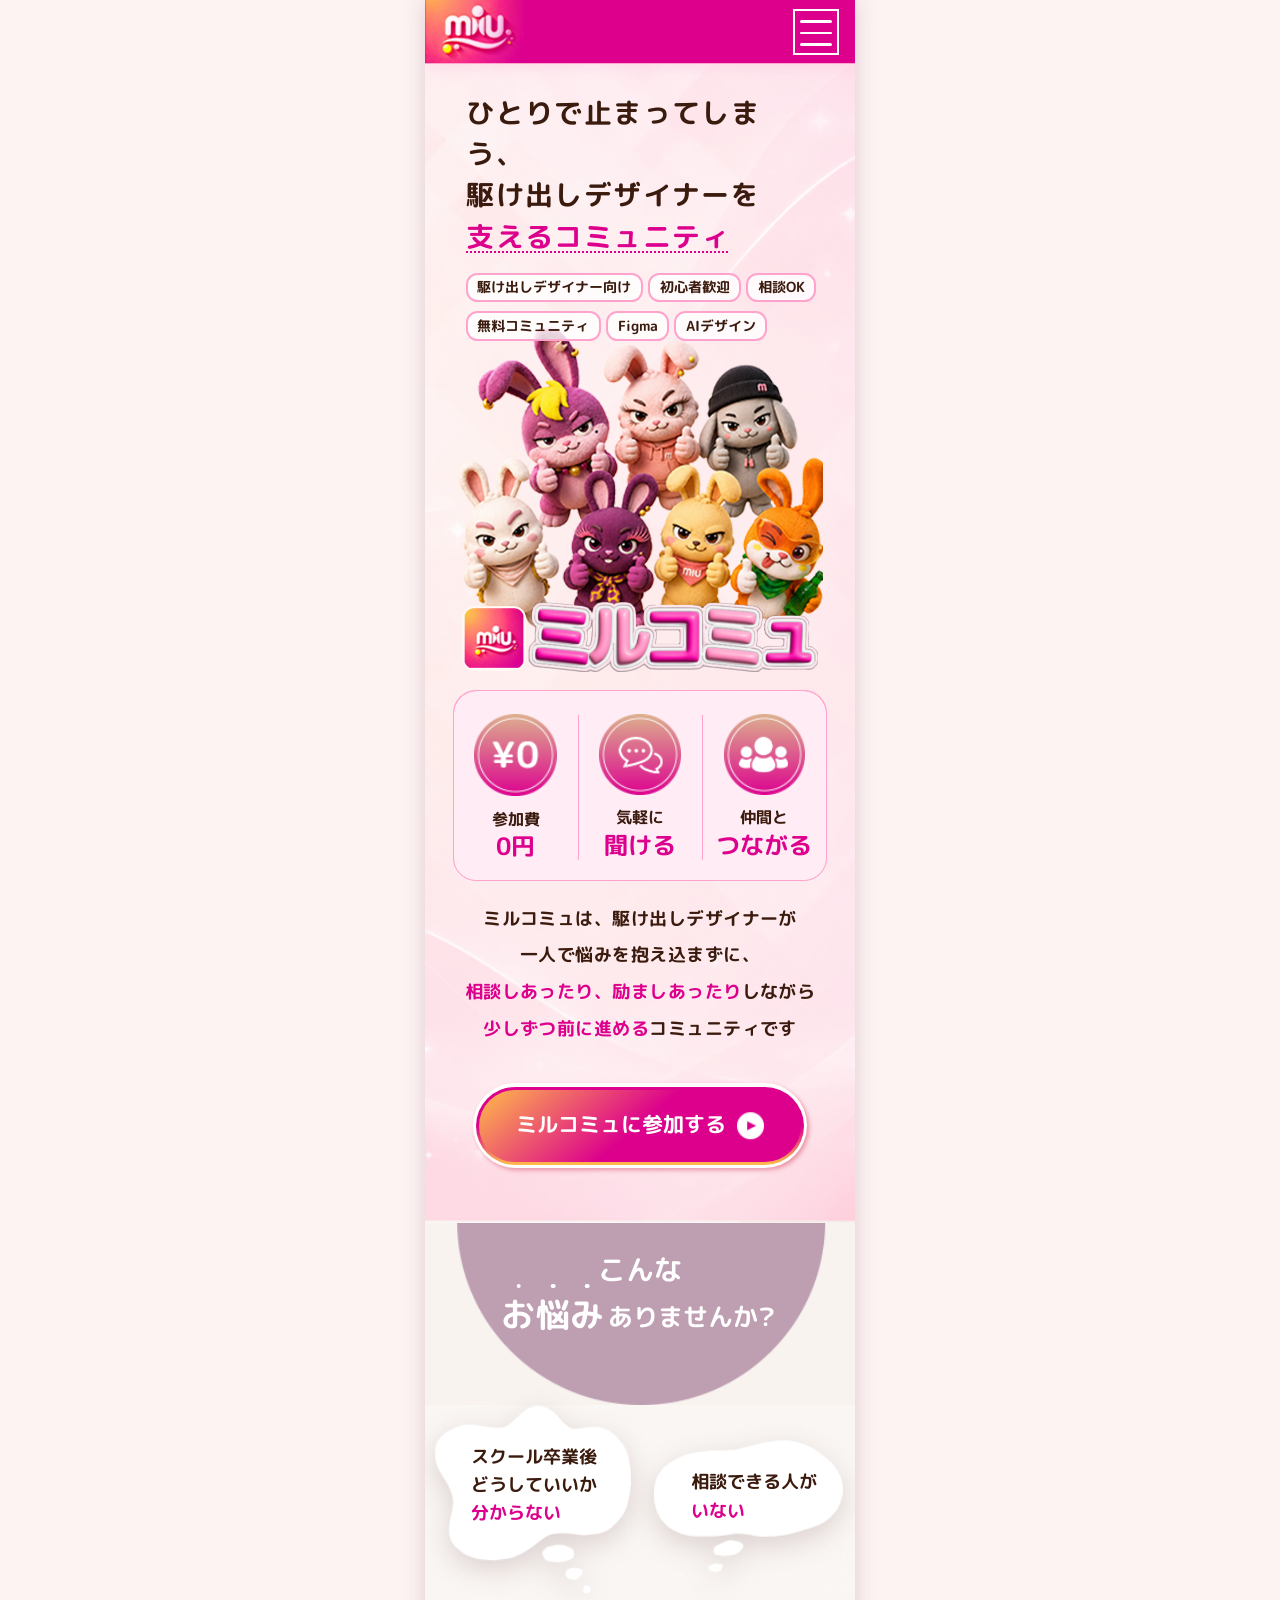
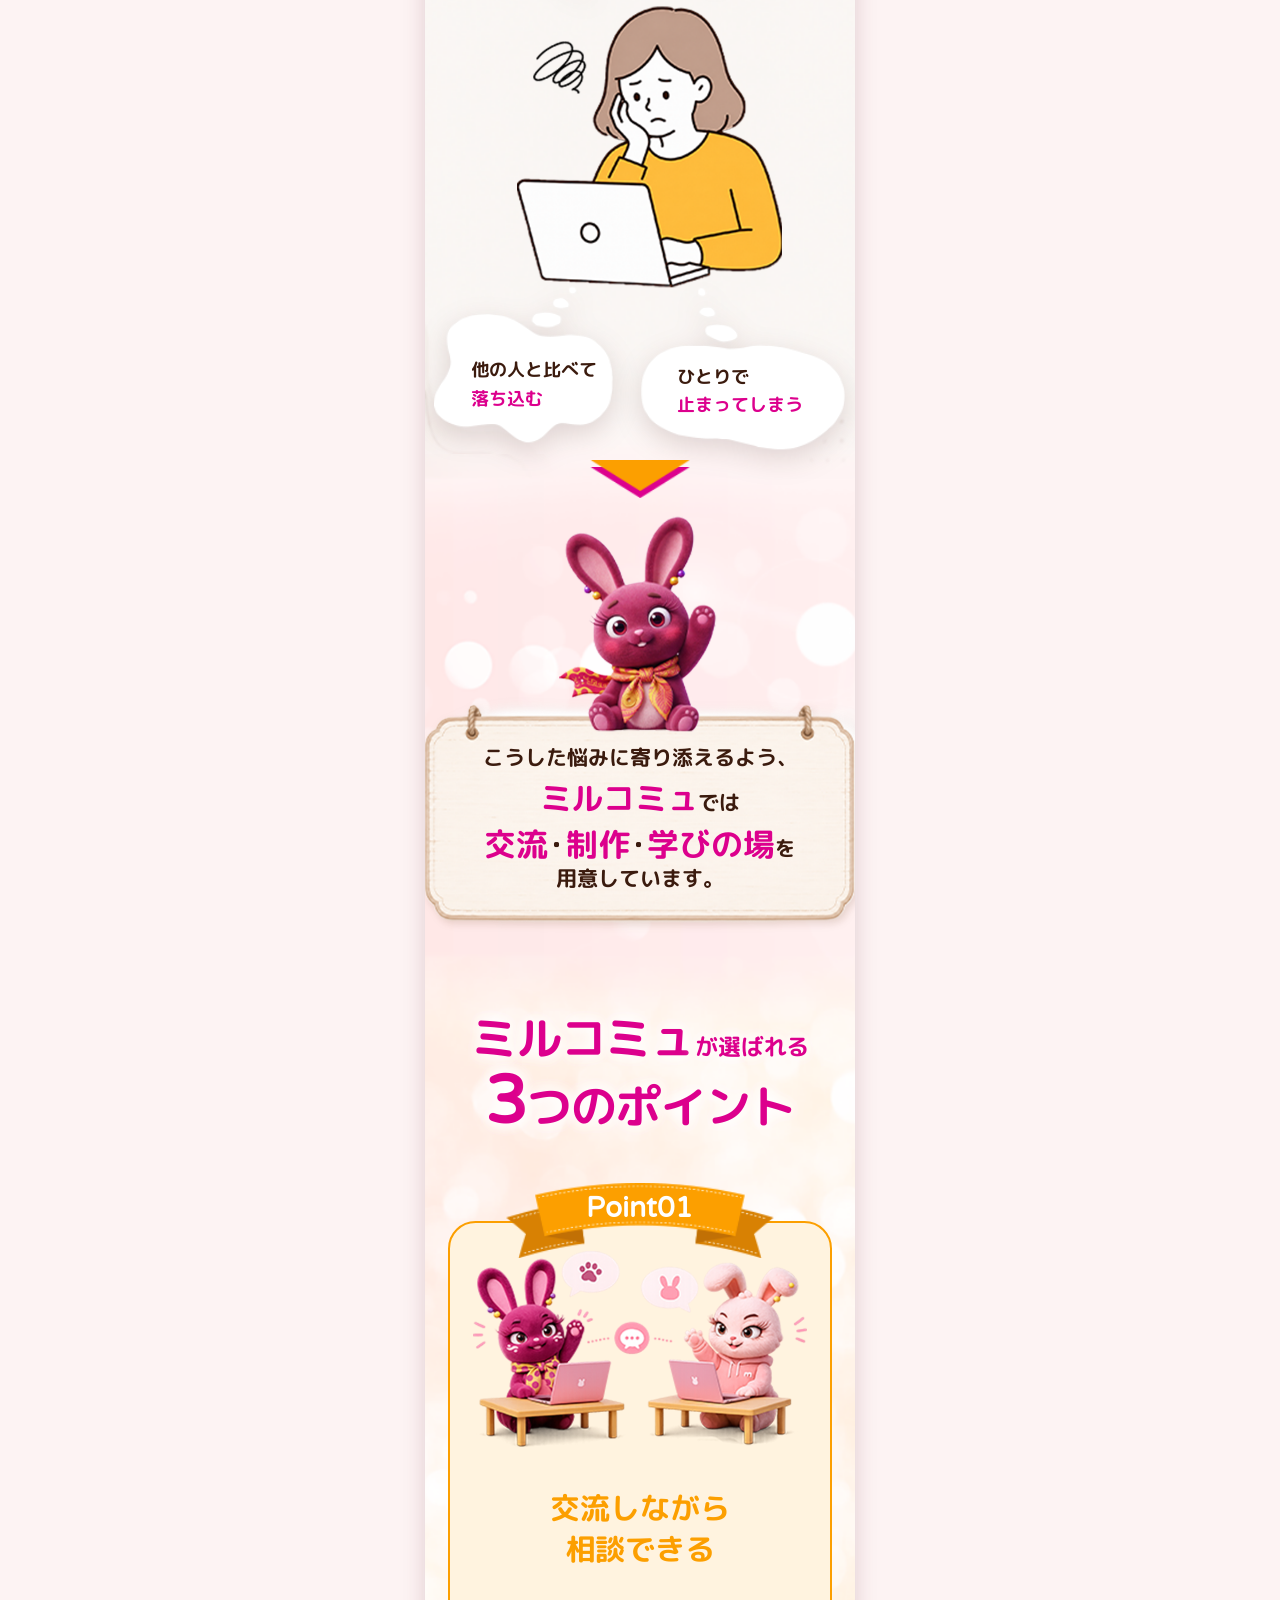
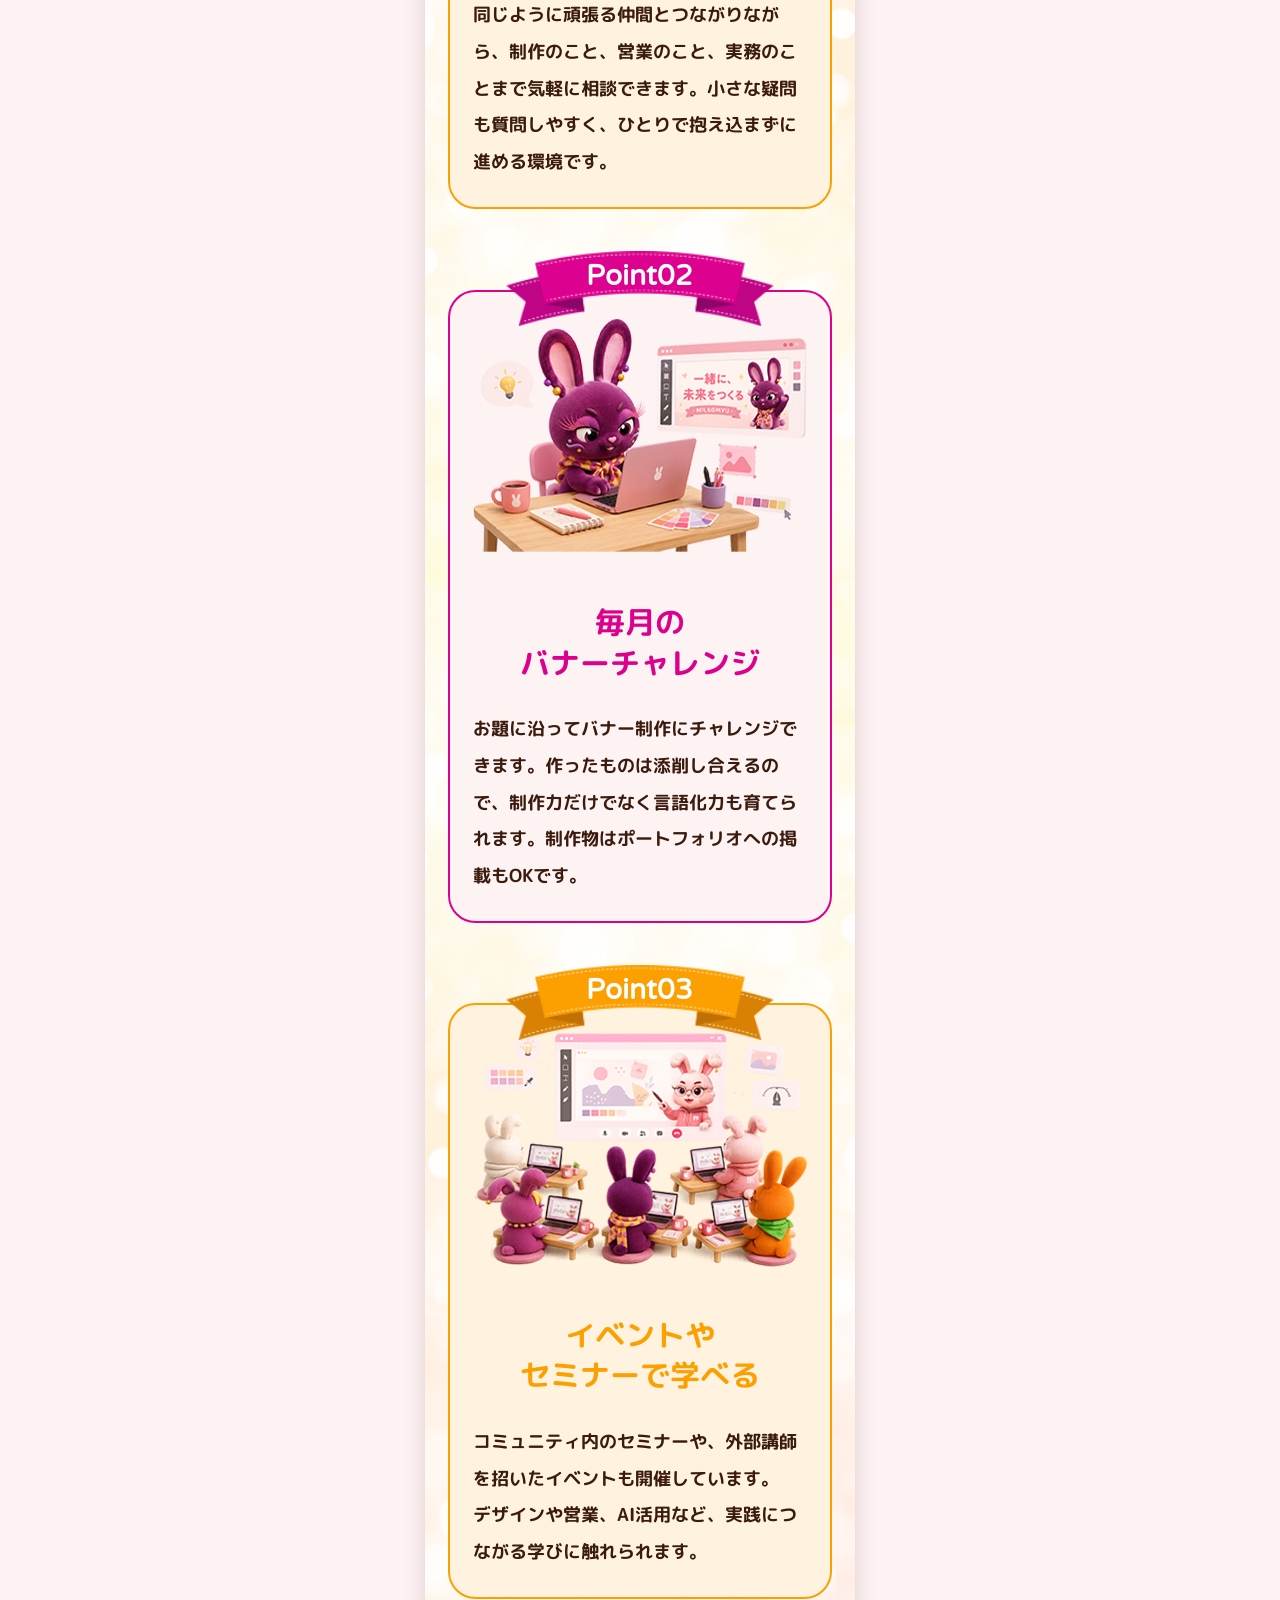
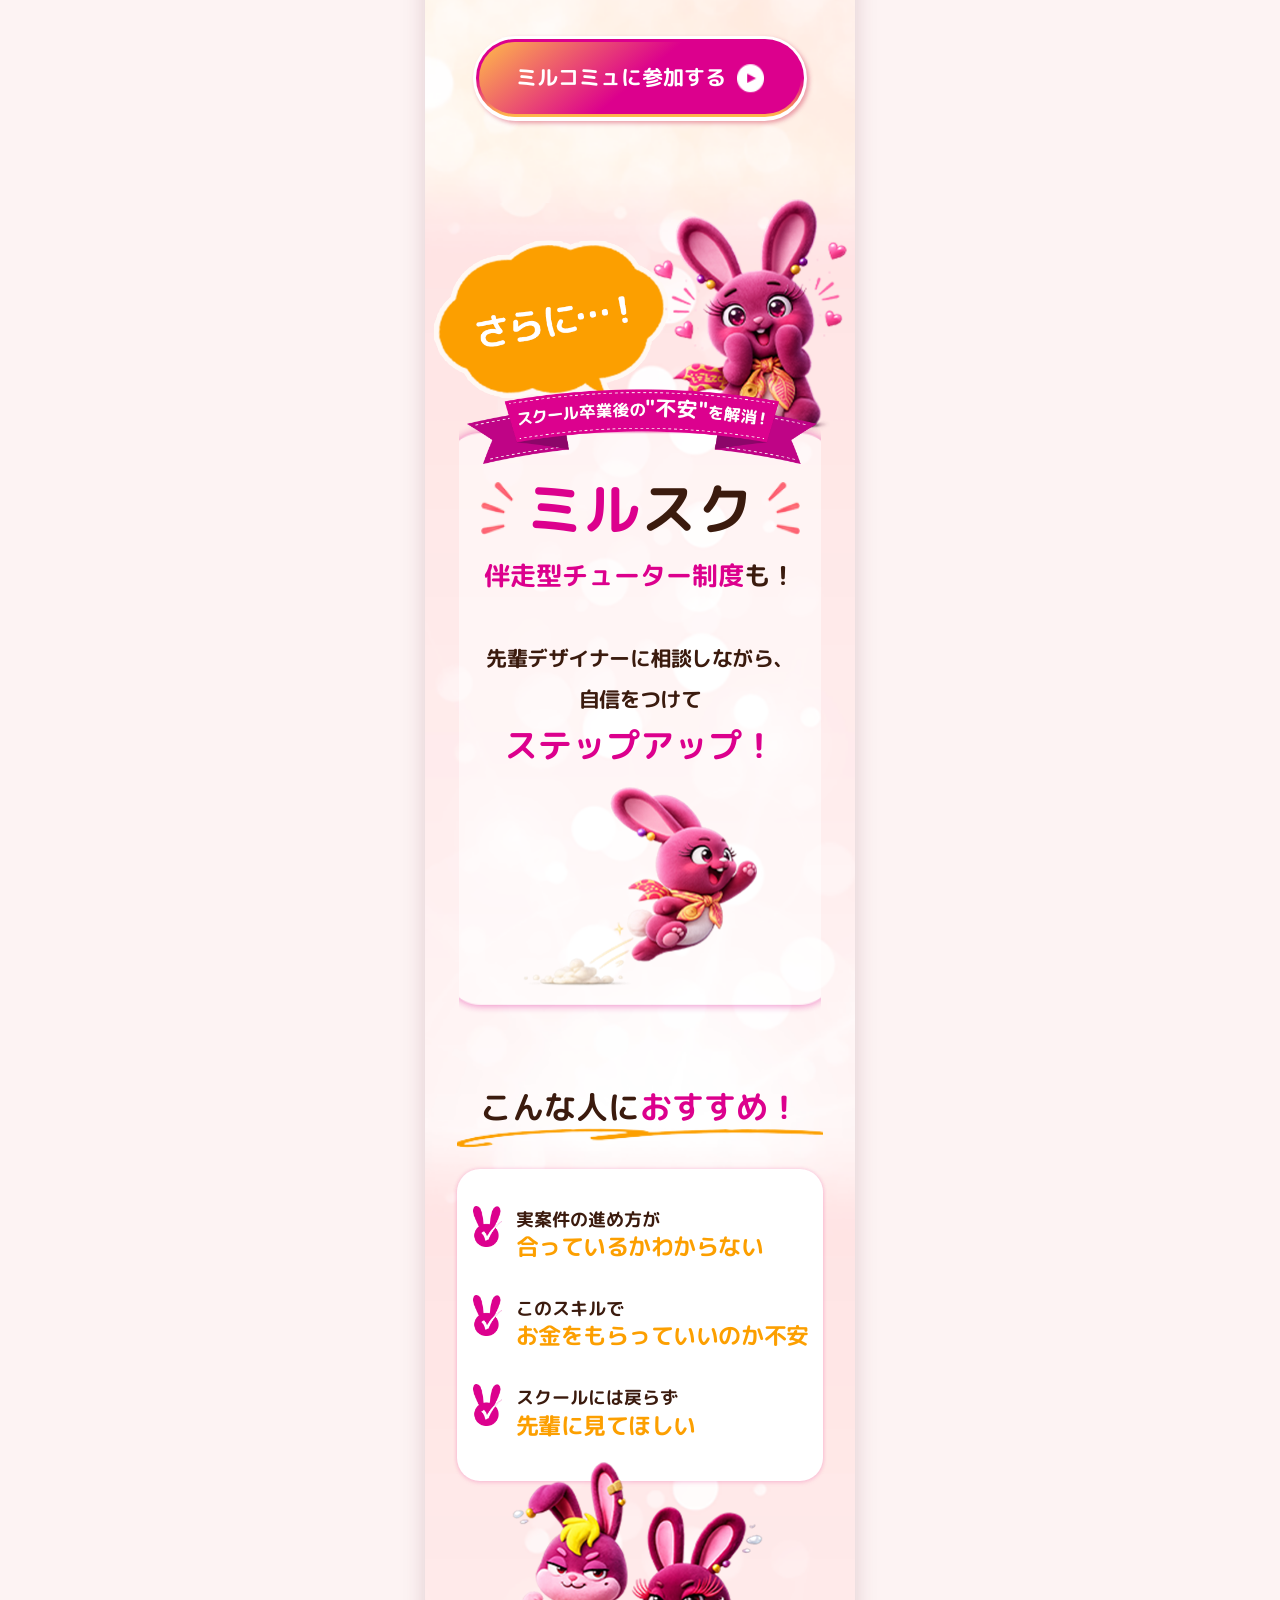
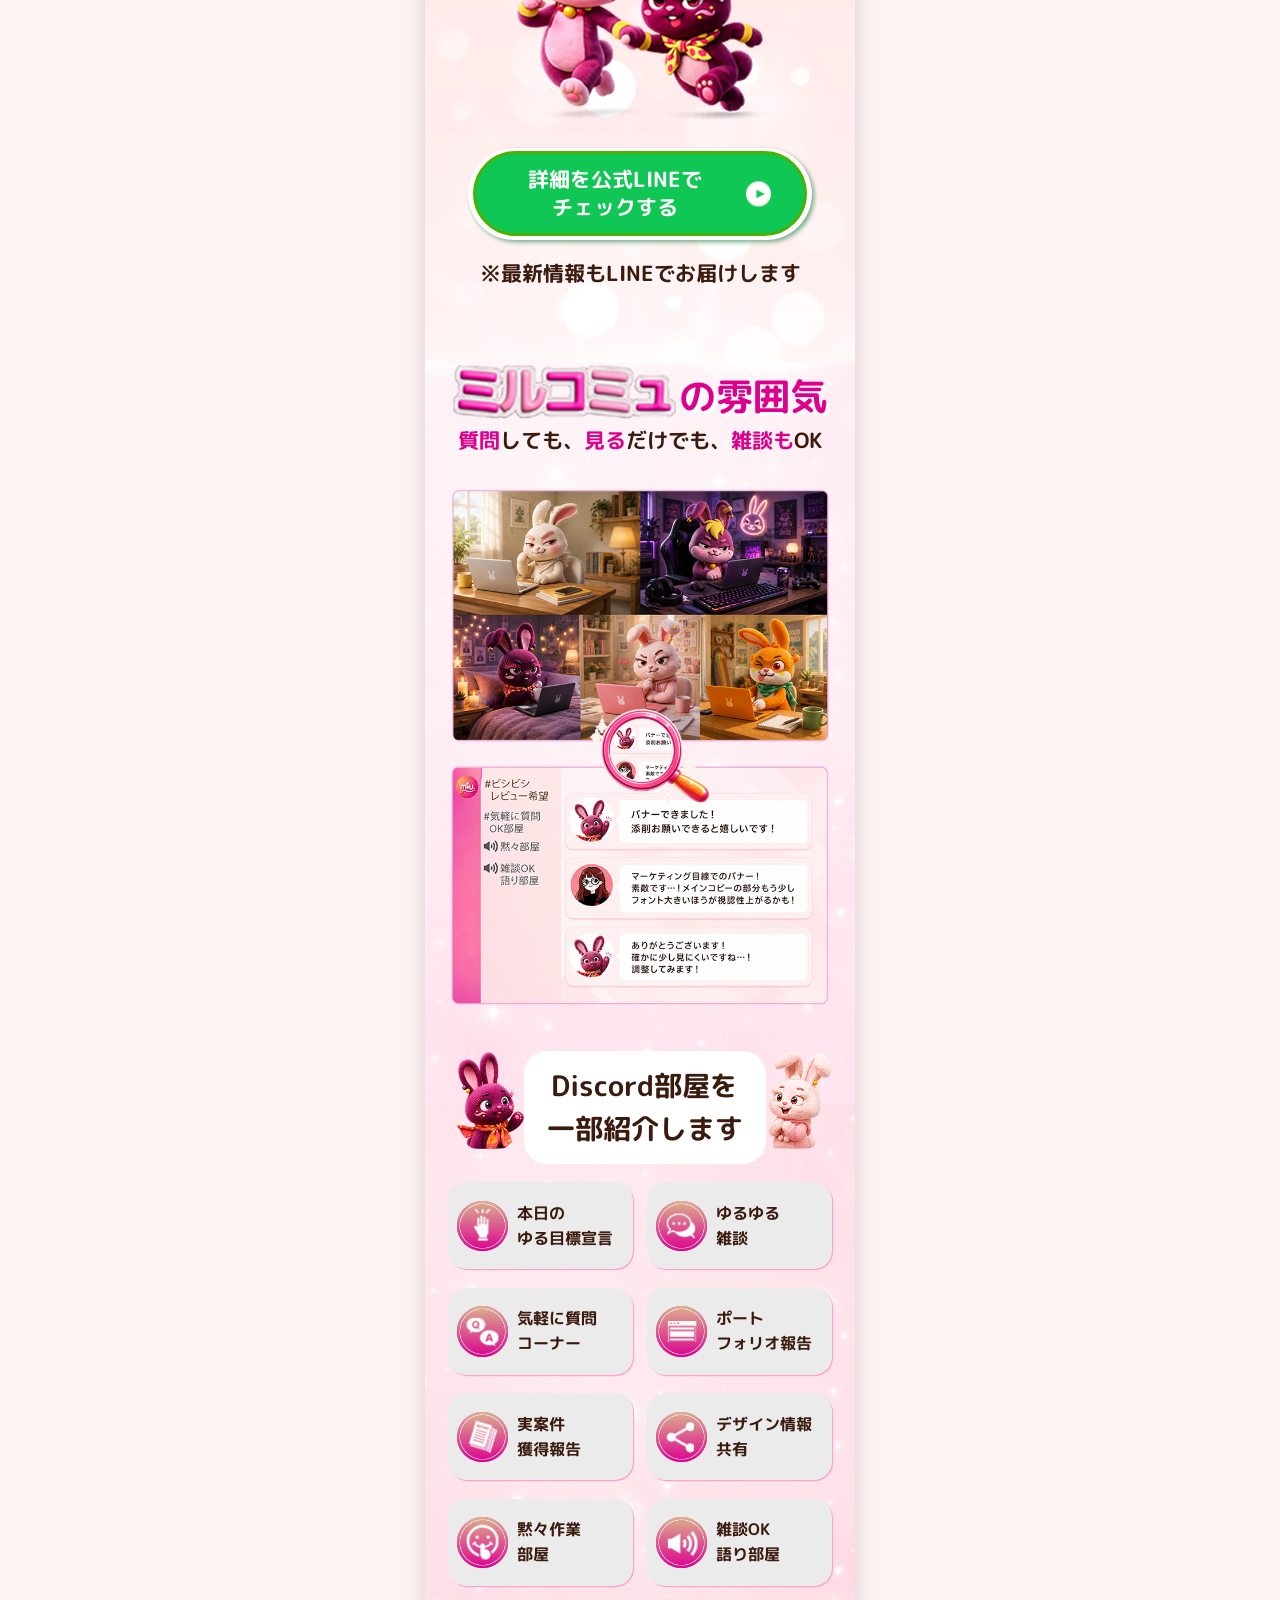
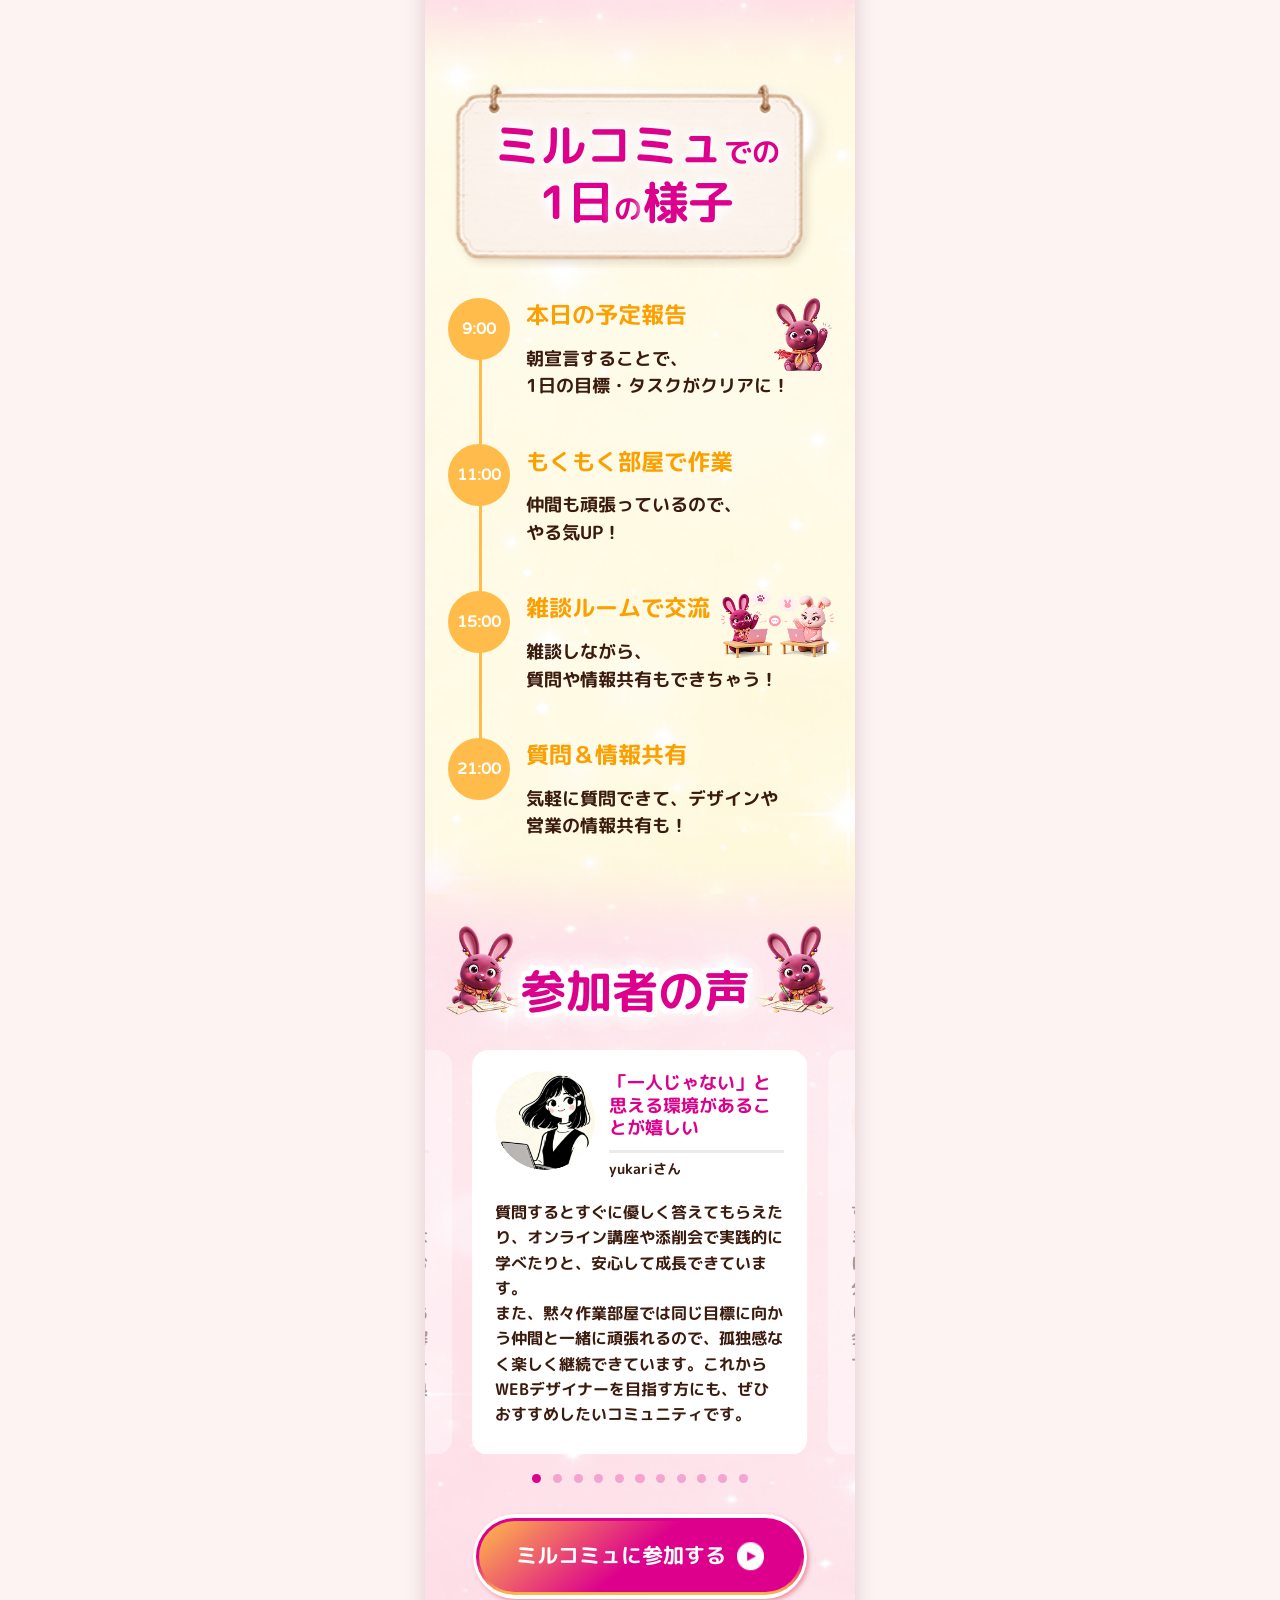
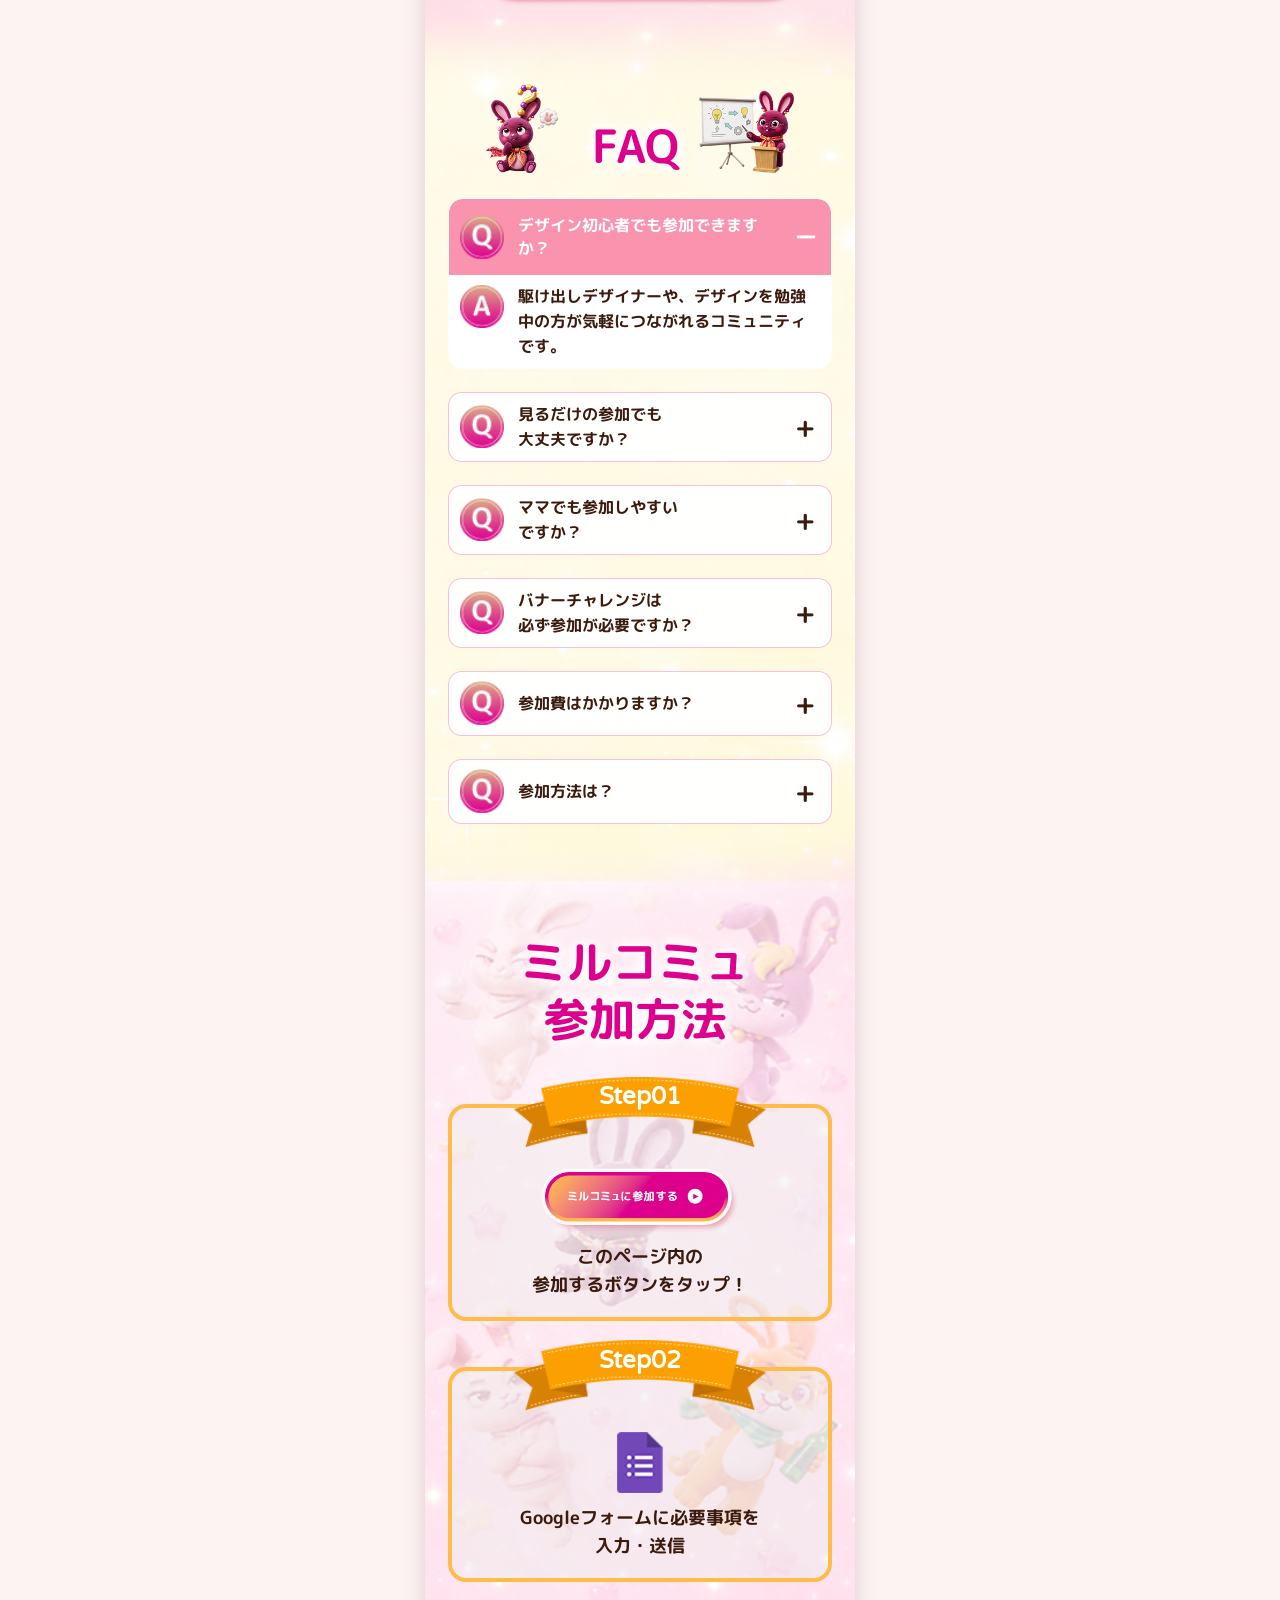
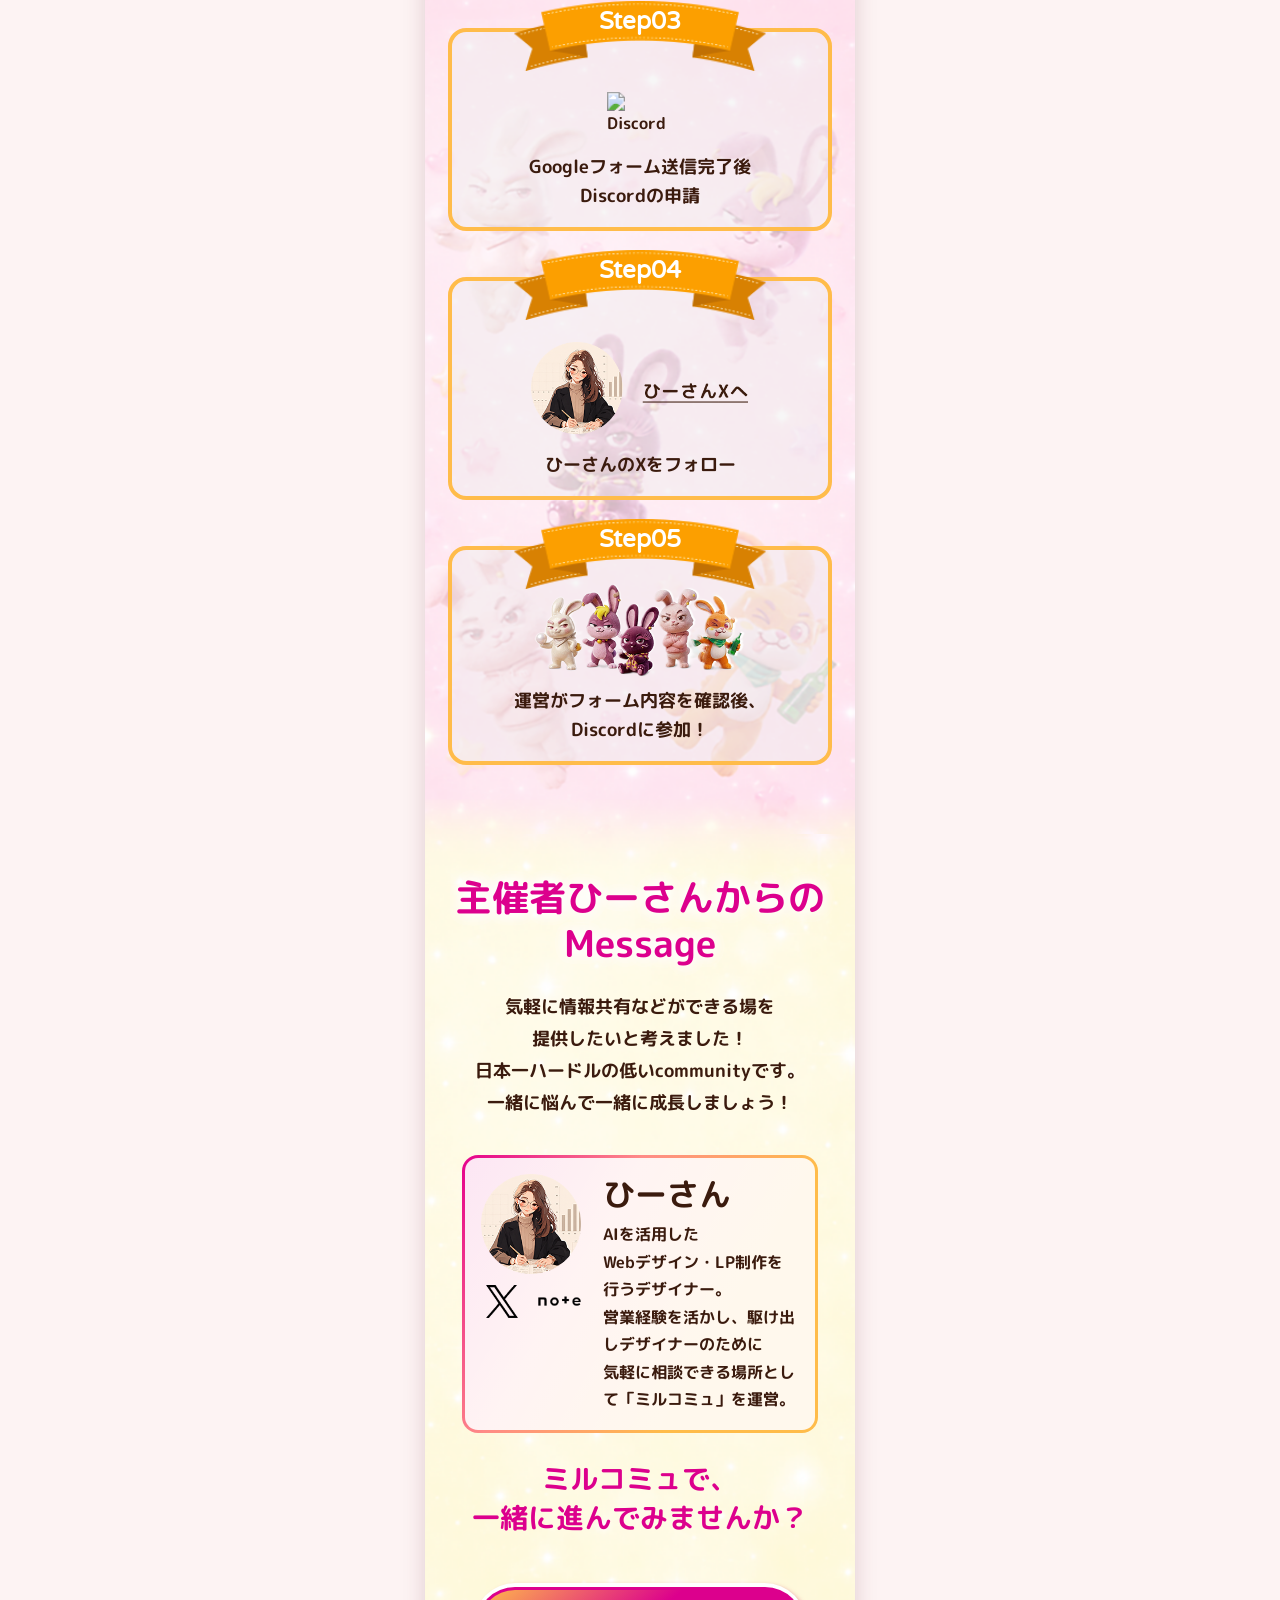
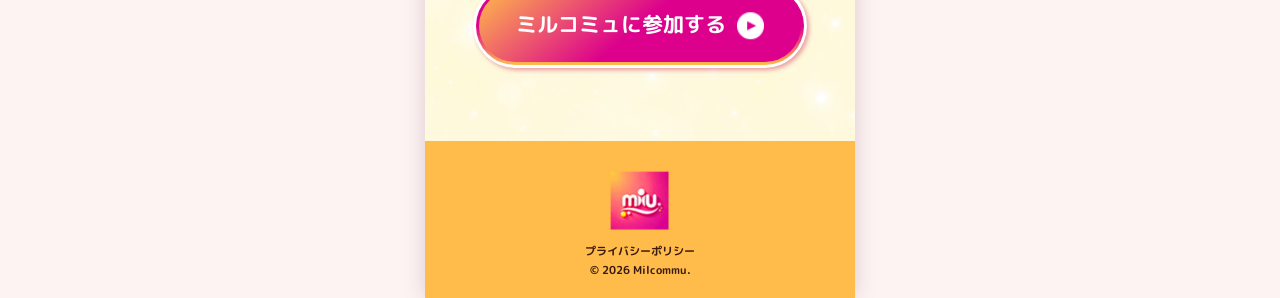
==== commit f137e8c2: "Apply supplied November 26 LP compatibility fixes" ====
--- a/index.html
+++ b/index.html
@@ -9,7 +9,7 @@
   <link rel="preload" as="image" href="group_fv_header@2x.png" fetchpriority="high" />
   <link rel="preload" as="image" href="img_fv_main@2x.png?v=20260725-245" fetchpriority="high" />
   <link rel="preload" as="image" href="img_fv_logo_pukumoji@2x.png?v=20260725-245" fetchpriority="high" />
-  <link rel="stylesheet" href="style.css?v=20261029-001" />
+  <link rel="stylesheet" href="style.css?v=20261126-001" />
   <link rel="preconnect" href="https://fonts.googleapis.com">
   <link rel="preconnect" href="https://fonts.gstatic.com" crossorigin>
   <link
@@ -747,12 +747,13 @@
       });
       const voiceDots = voiceDotsWrap.querySelectorAll('.voice-dot');
 
-      function setActiveDot() {
+      const setActiveDot = () => {
         const realIndex = (((currentIndex - 1) % cards.length) + cards.length) % cards.length;
         voiceDots.forEach((dot, i) => dot.classList.toggle('active', i === realIndex));
-      }
-
-      function moveVoice(animate = true) {
+      };
+
+      /* iOS 16のSafariでは if 文の中の function 宣言から track などを参照できずエラーになるため、const で定義する。 */
+      const moveVoice = (animate = true) => {
         track.classList.toggle('no-transition', !animate);
         const target = loopCards[currentIndex];
         if (!target) return;
@@ -760,19 +761,19 @@
         track.style.transform = `translate3d(${-centeredLeft}px, 0, 0)`;
         loopCards.forEach((card) => card.classList.toggle('is-current', card === target));
         setActiveDot();
-      }
-
-      function goNextVoice() {
+      };
+
+      const goNextVoice = () => {
         if (cards.length <= 1) return;
         currentIndex += 1;
         moveVoice(true);
-      }
-
-      function goPrevVoice() {
+      };
+
+      const goPrevVoice = () => {
         if (cards.length <= 1) return;
         currentIndex -= 1;
         moveVoice(true);
-      }
+      };
 
       track.addEventListener('transitionend', (event) => {
         if (event.propertyName !== 'transform') return;
@@ -790,16 +791,16 @@
         }
       });
 
-      function startAutoVoice() {
+      const startAutoVoice = () => {
         if (cards.length <= 1) return;
         window.clearInterval(autoTimer);
         autoTimer = window.setInterval(goNextVoice, 8500);
-      }
-
-      function restartAutoVoice() {
+      };
+
+      const restartAutoVoice = () => {
         window.clearInterval(autoTimer);
         startAutoVoice();
-      }
+      };
 
       voiceSlider.addEventListener('pointerdown', (event) => {
         pointerStartX = event.clientX;
--- a/style.css
+++ b/style.css
@@ -1696,8 +1696,6 @@
 .voices-section .section-title {
   padding: 32px 40px 0 32px;
   color: var(--pink-deep);
-  -webkit-text-stroke: 3px #fff;
-  paint-order: stroke;
   text-shadow: 4px 4px 0 #fff,
   -4px 4px 0 #fff,
   4px -4px 0 #fff,
@@ -1731,7 +1729,7 @@
   align-items: stretch;
   gap: 18px;
   width: 100%;
-  transition: transform 1.05s cubic-bezier(0.45, 0, 0.55, 1);
+  transition: transform 0.8s cubic-bezier(0.45, 0, 0.55, 1);
   will-change: transform;
 }
 
@@ -1757,7 +1755,7 @@
 .voice-track > .voice-card-clone {
   flex: 0 0 292px;
   opacity: 0.4;
-  transition: opacity 1.05s;
+  transition: opacity 0.8s;
 }
 
 .voice-track > .voice-card.is-current {
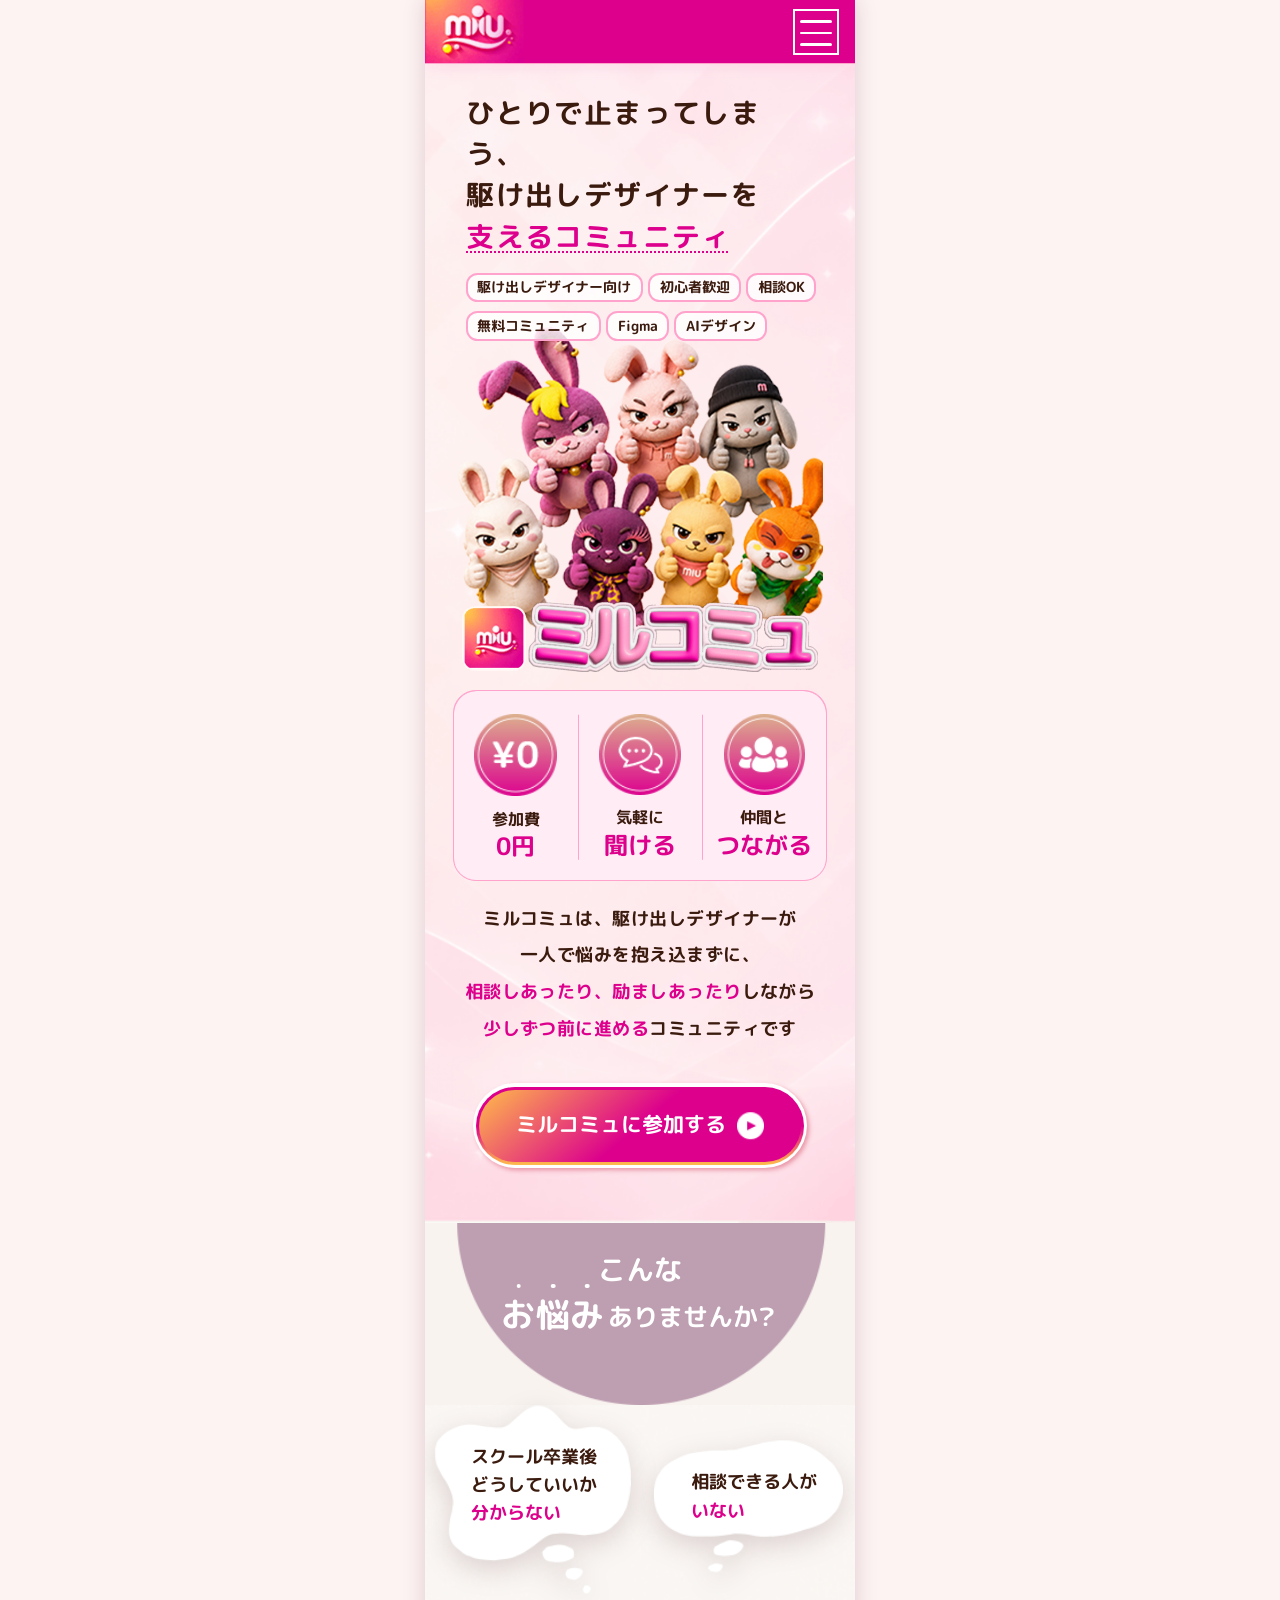
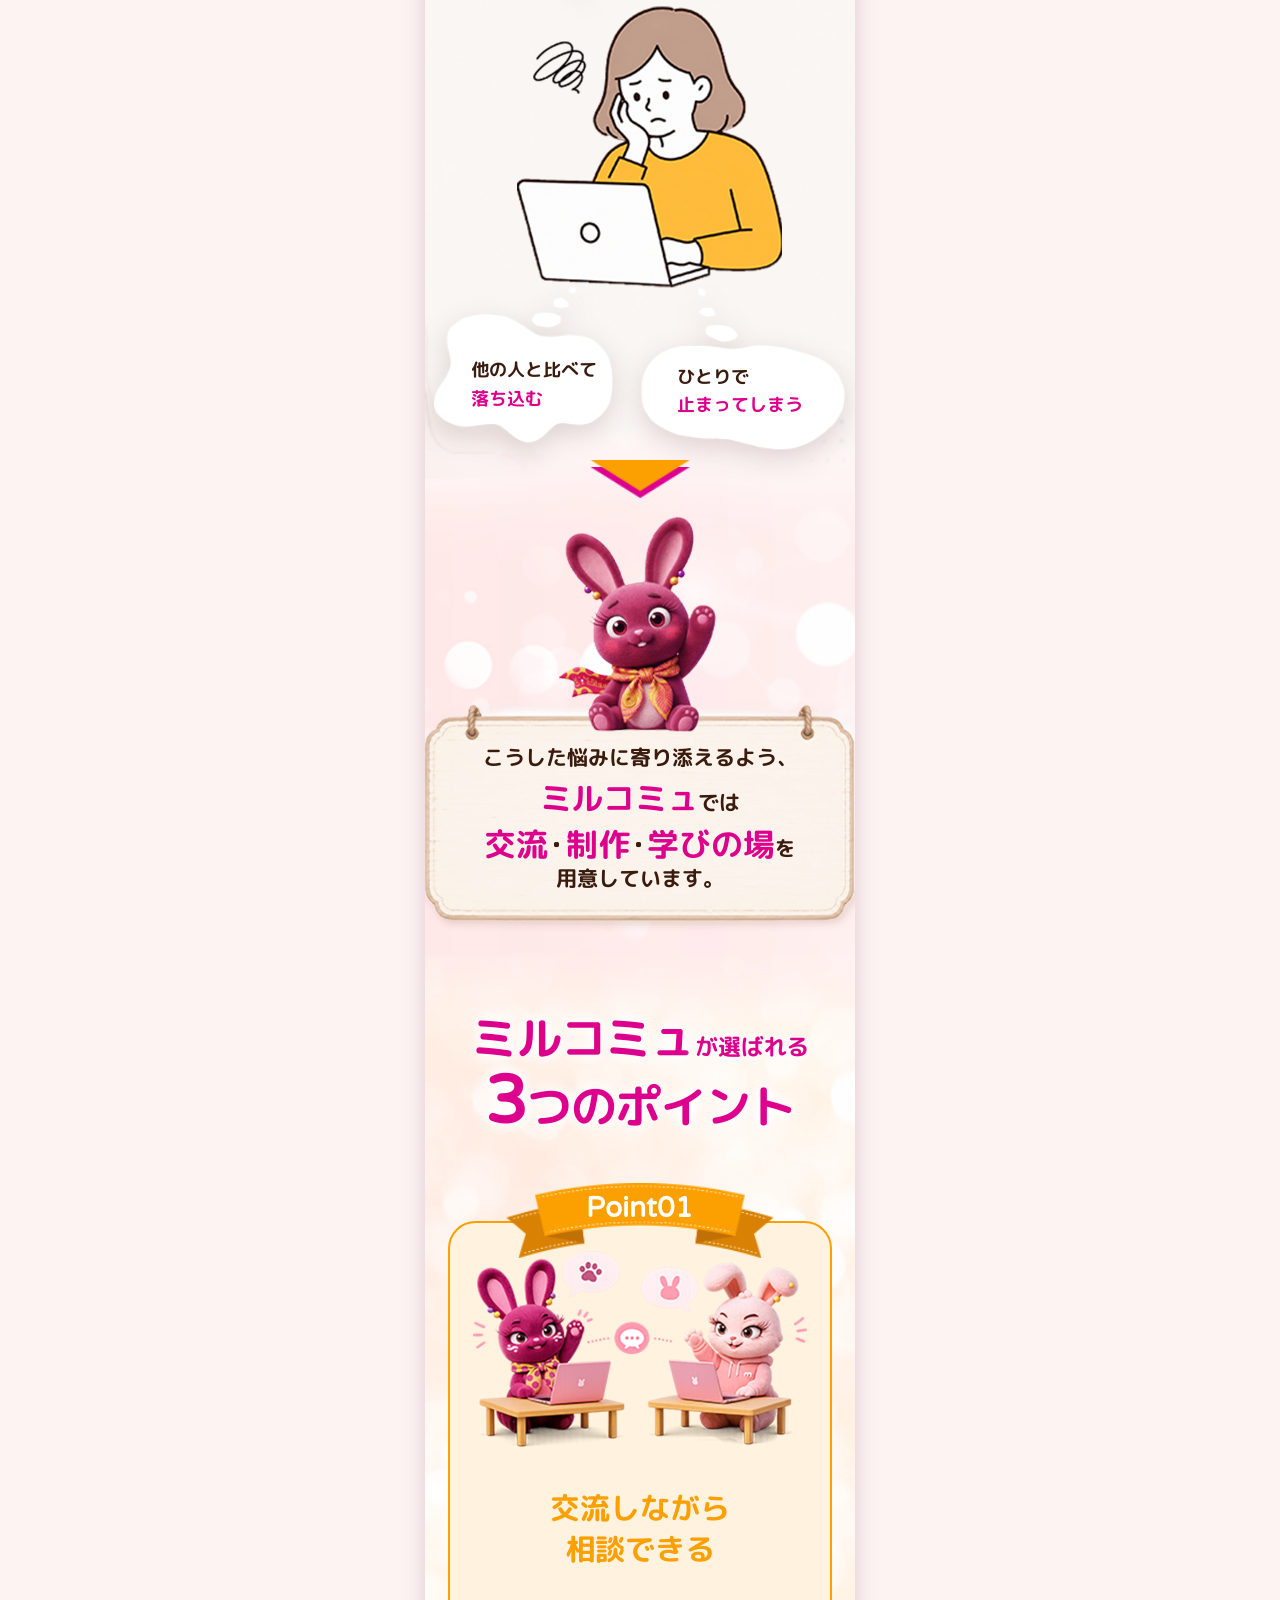
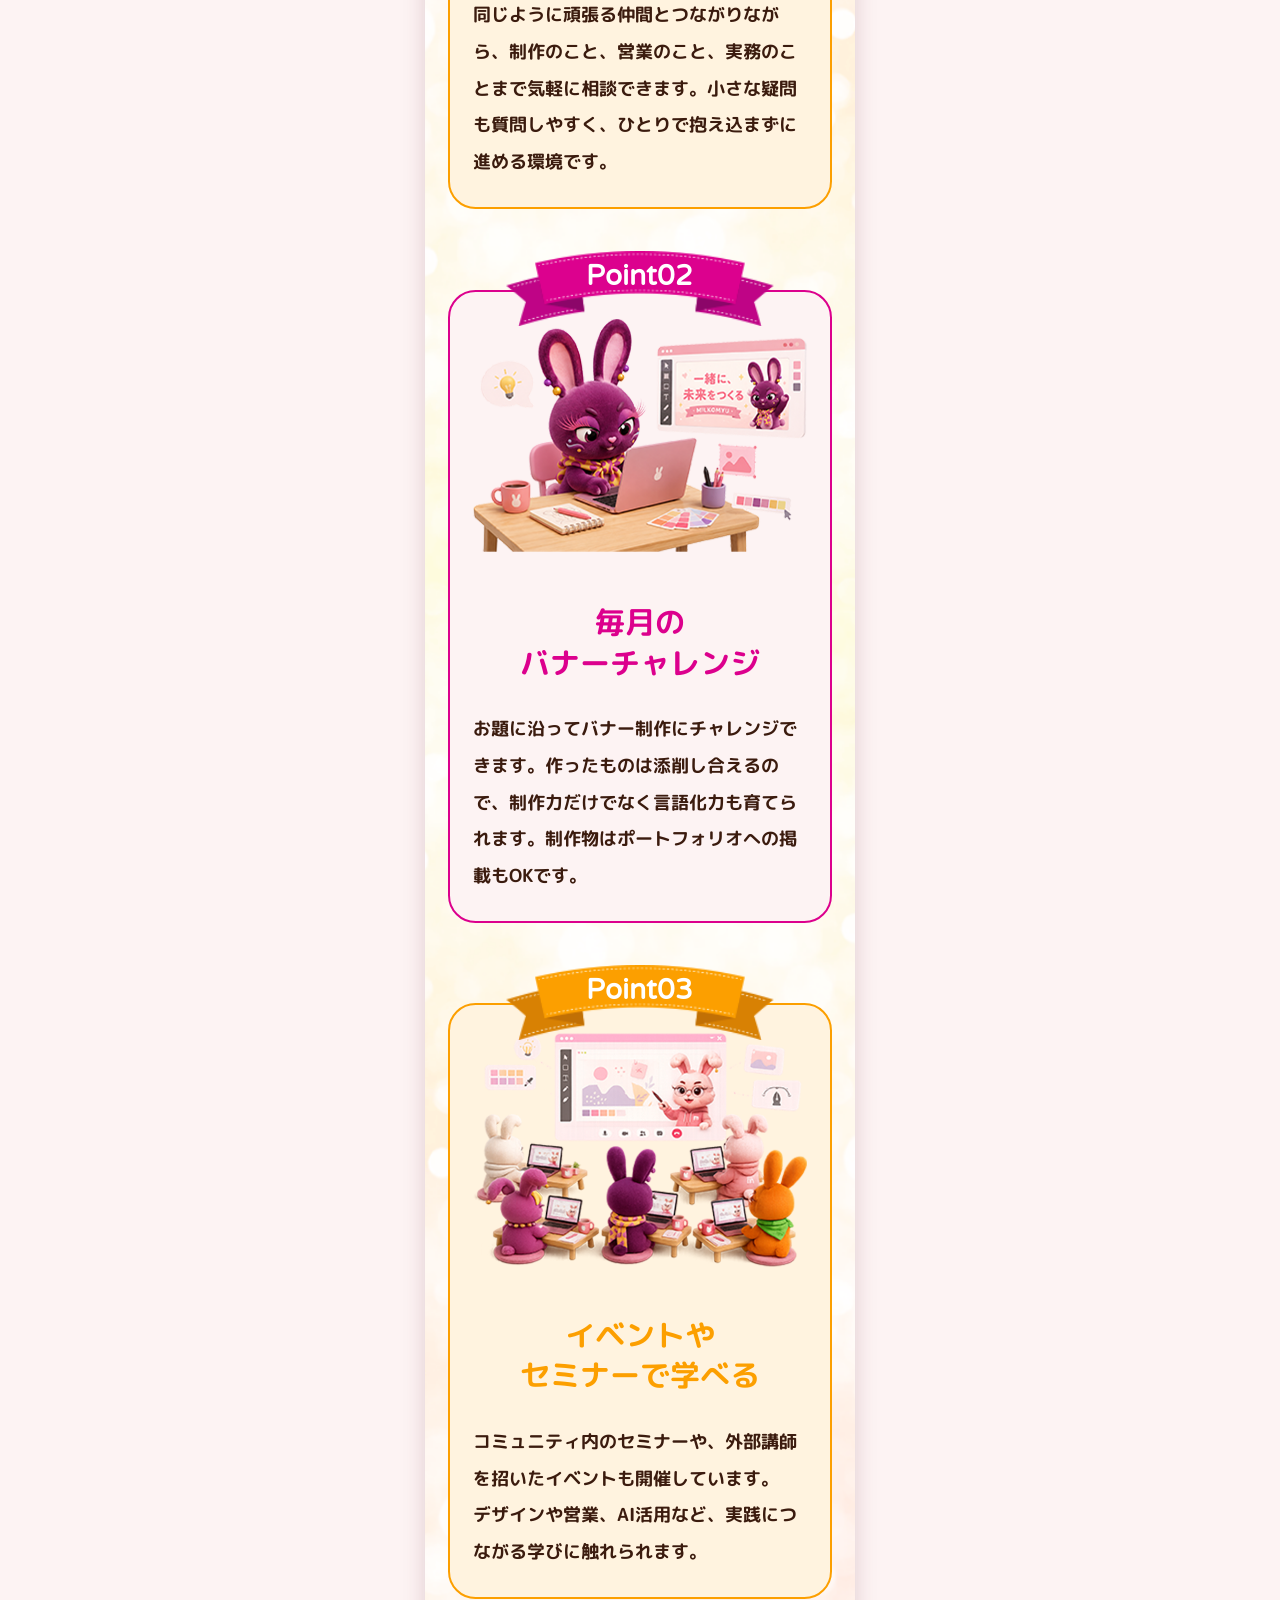
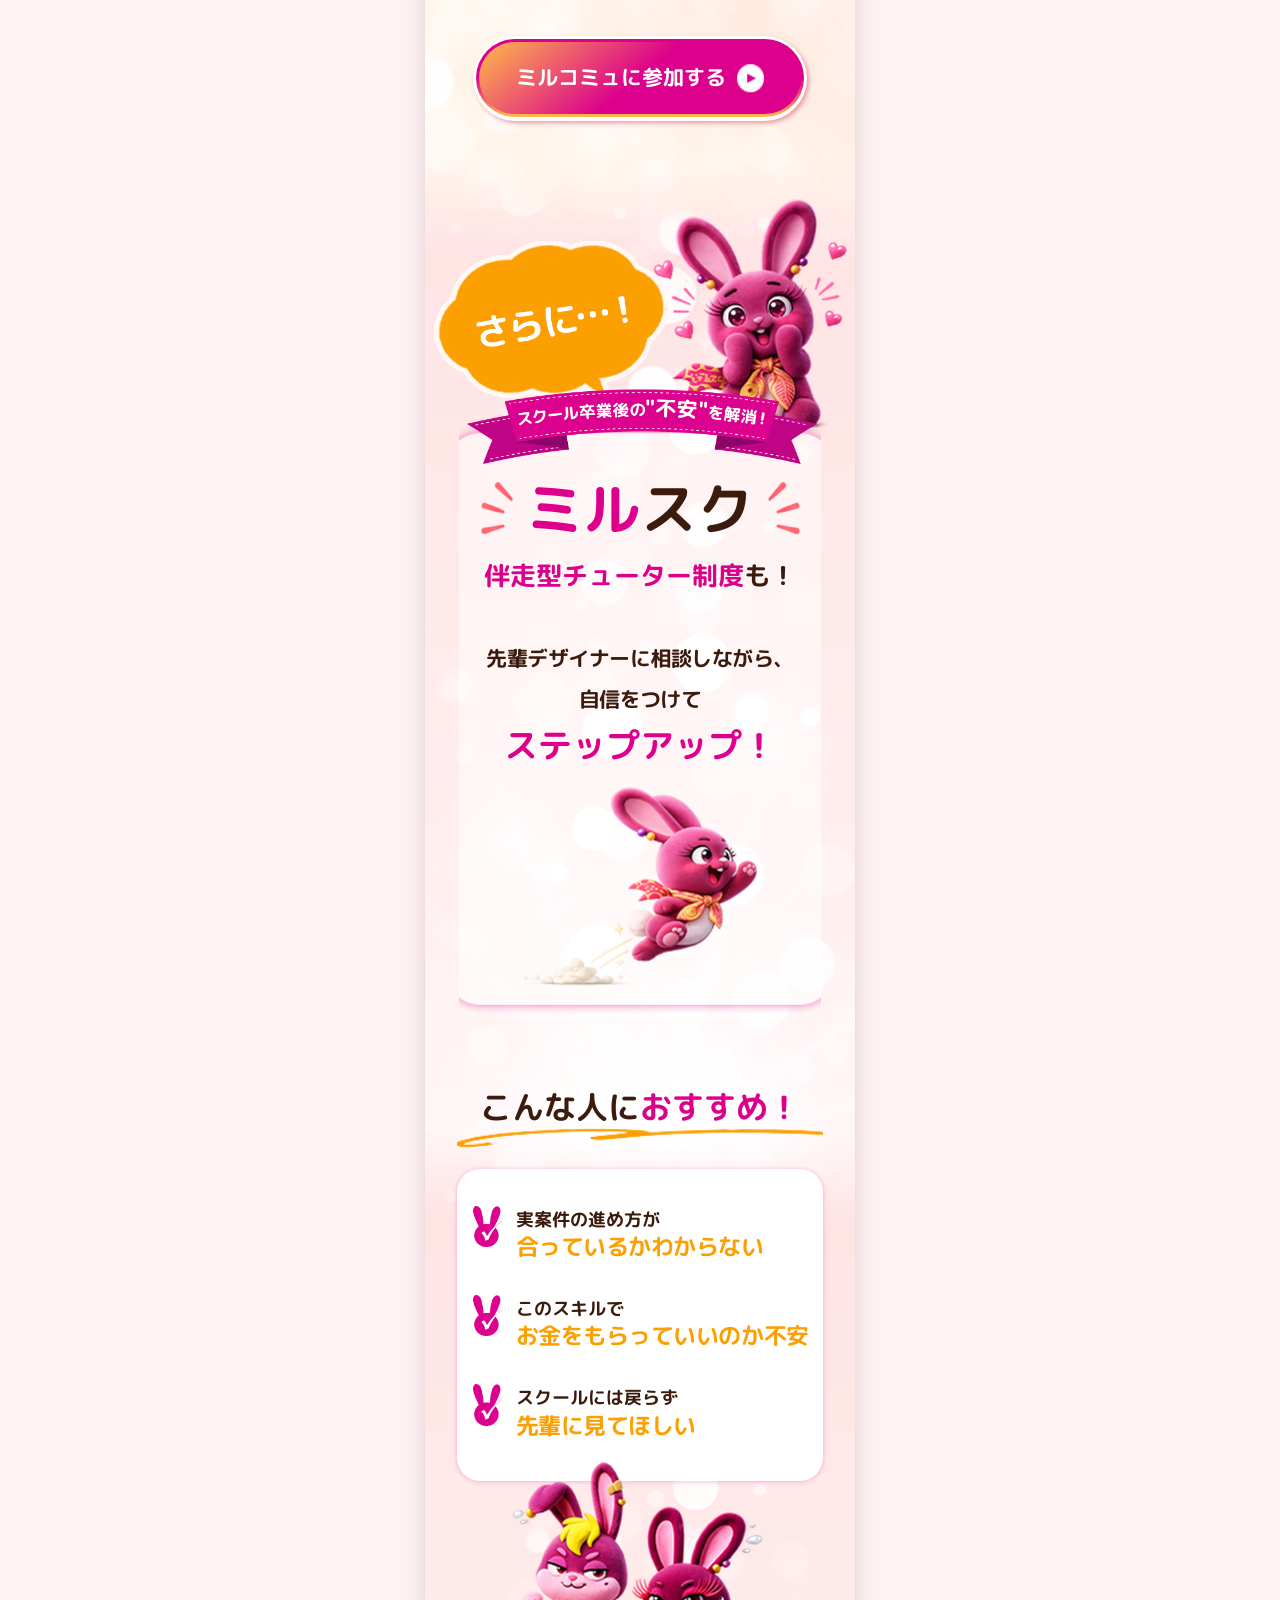
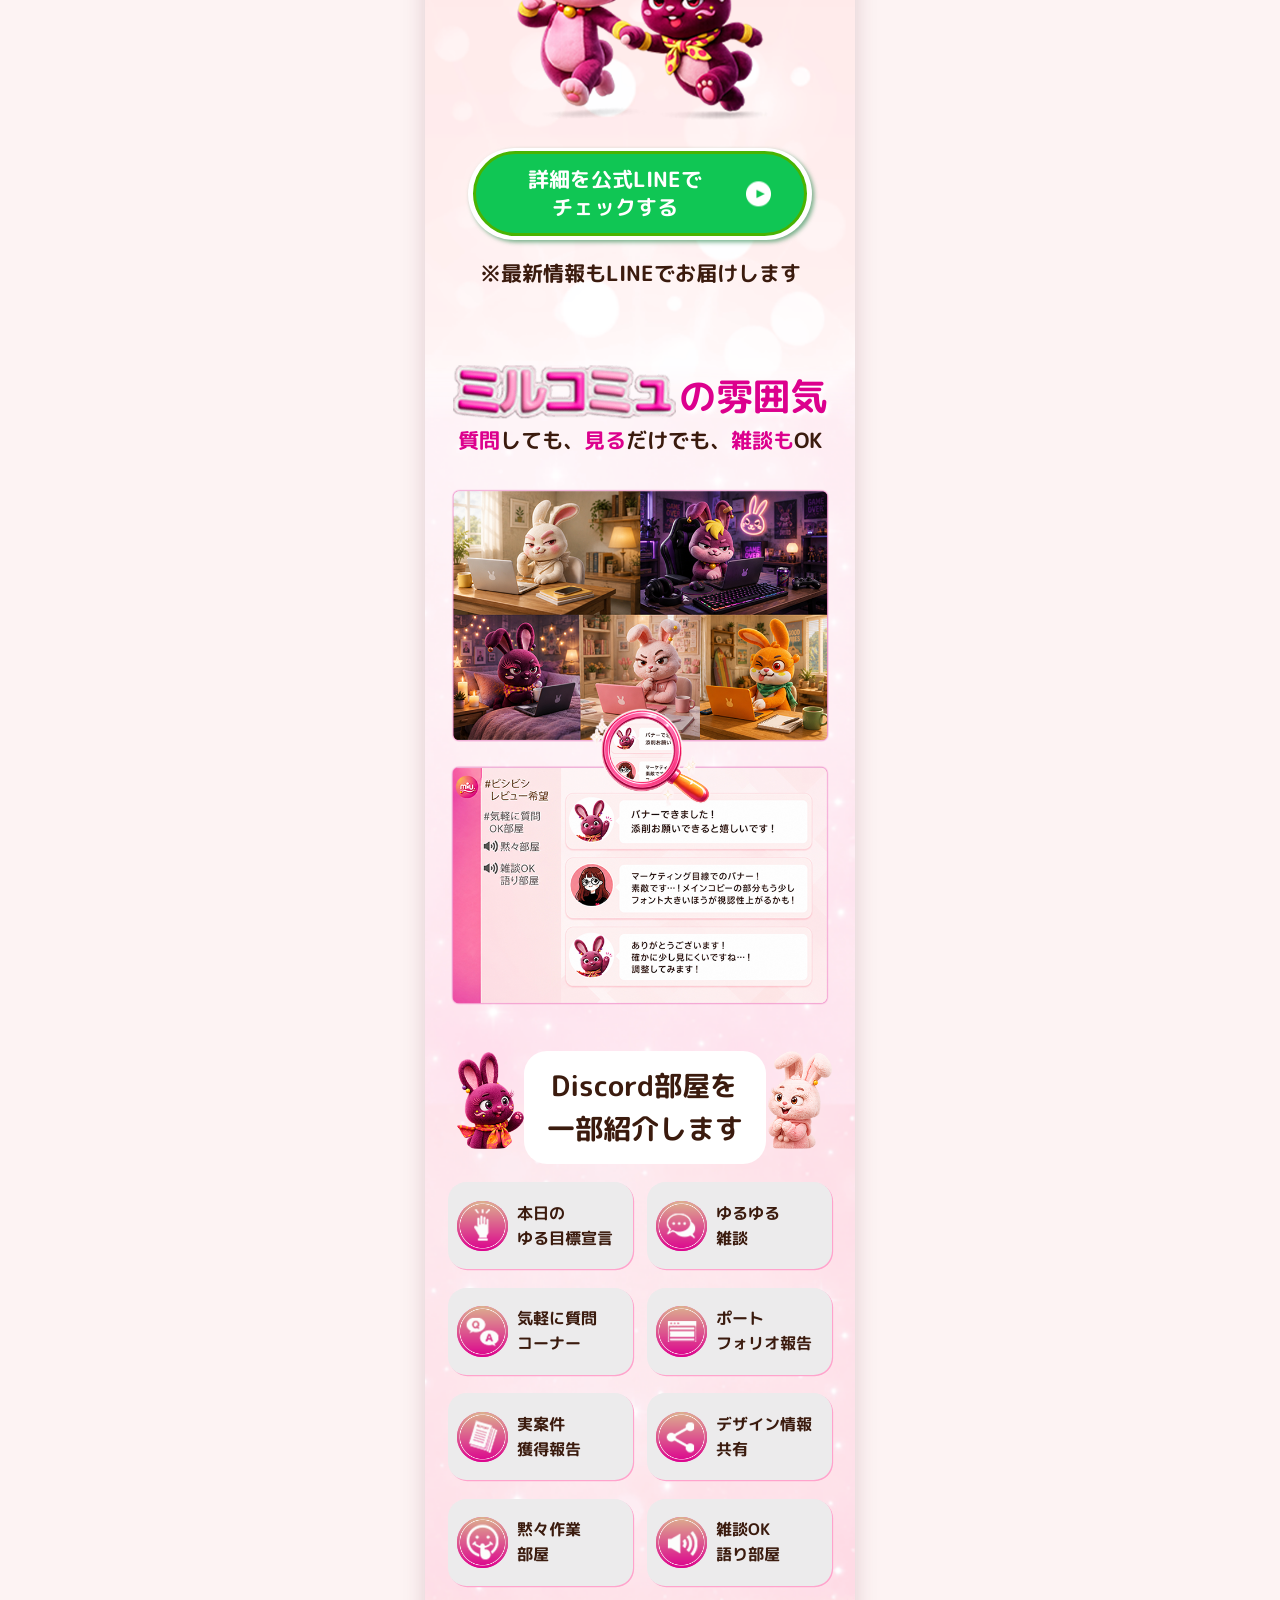
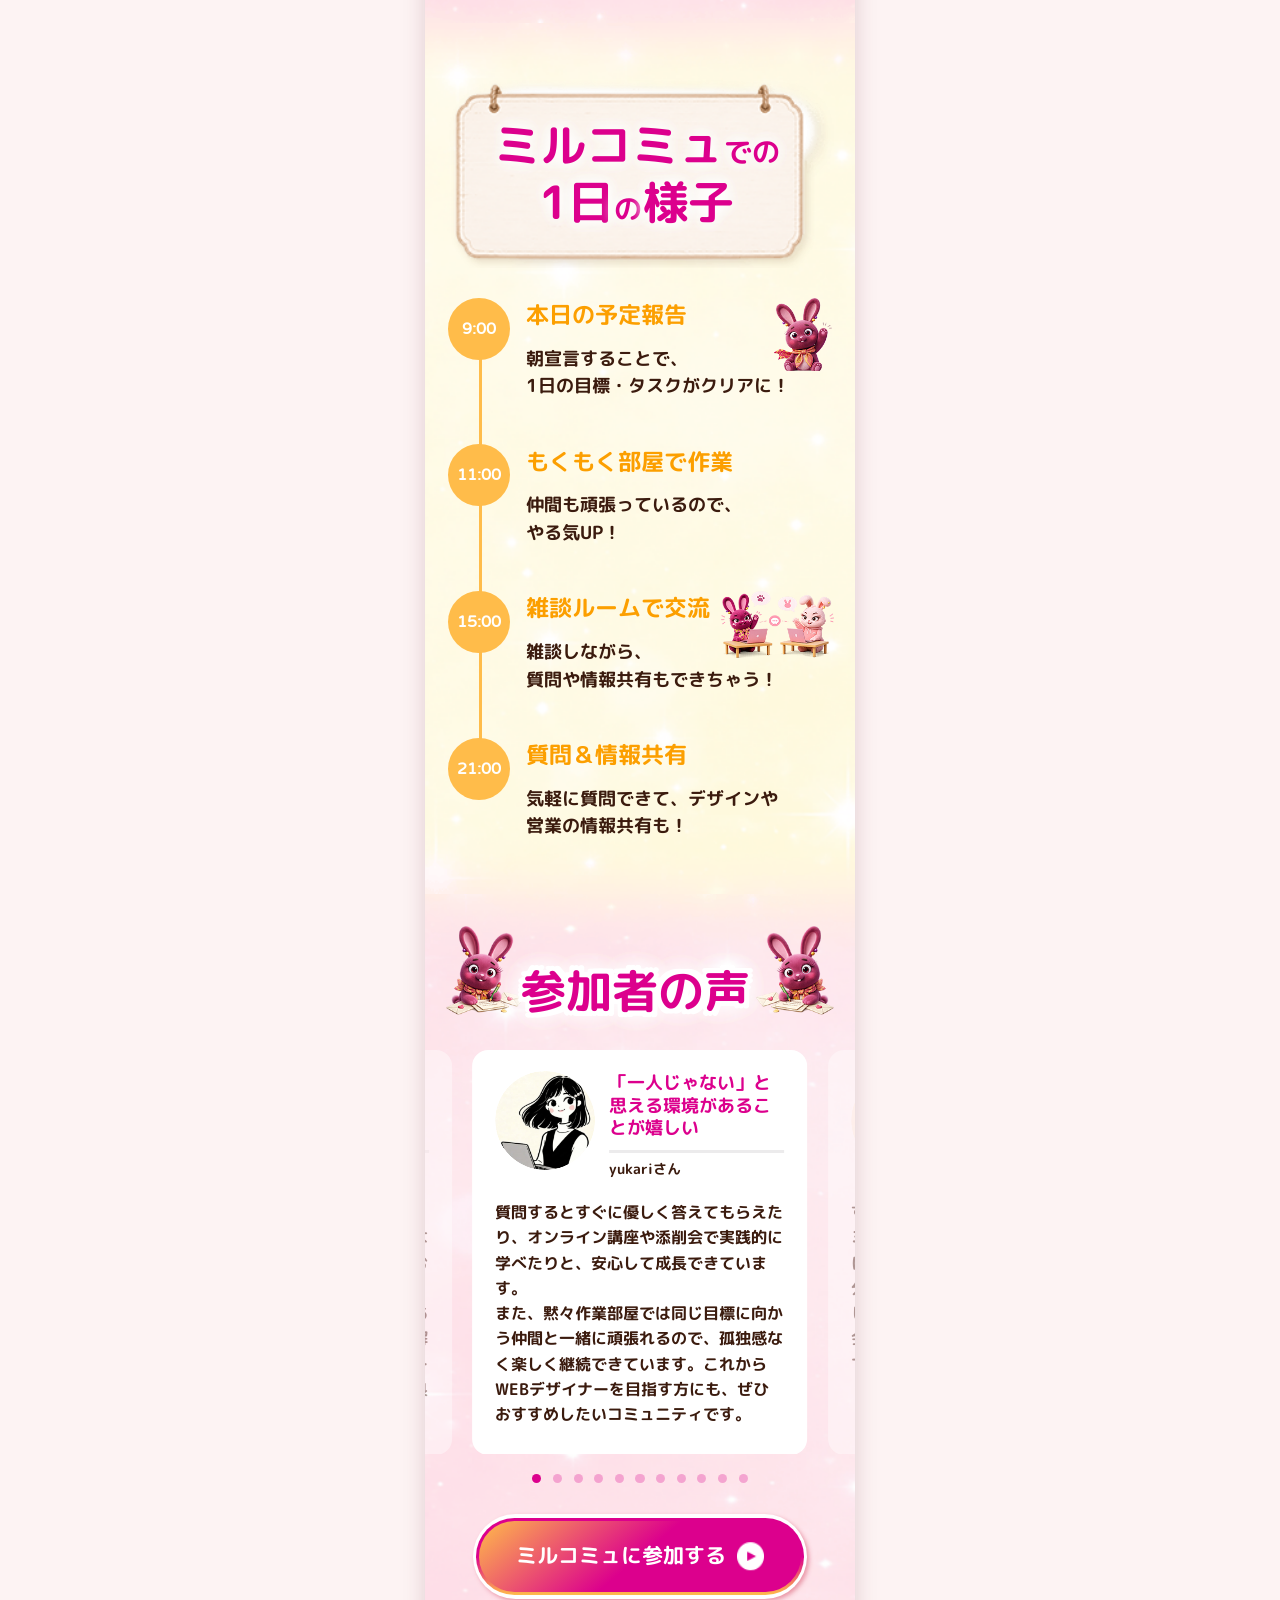
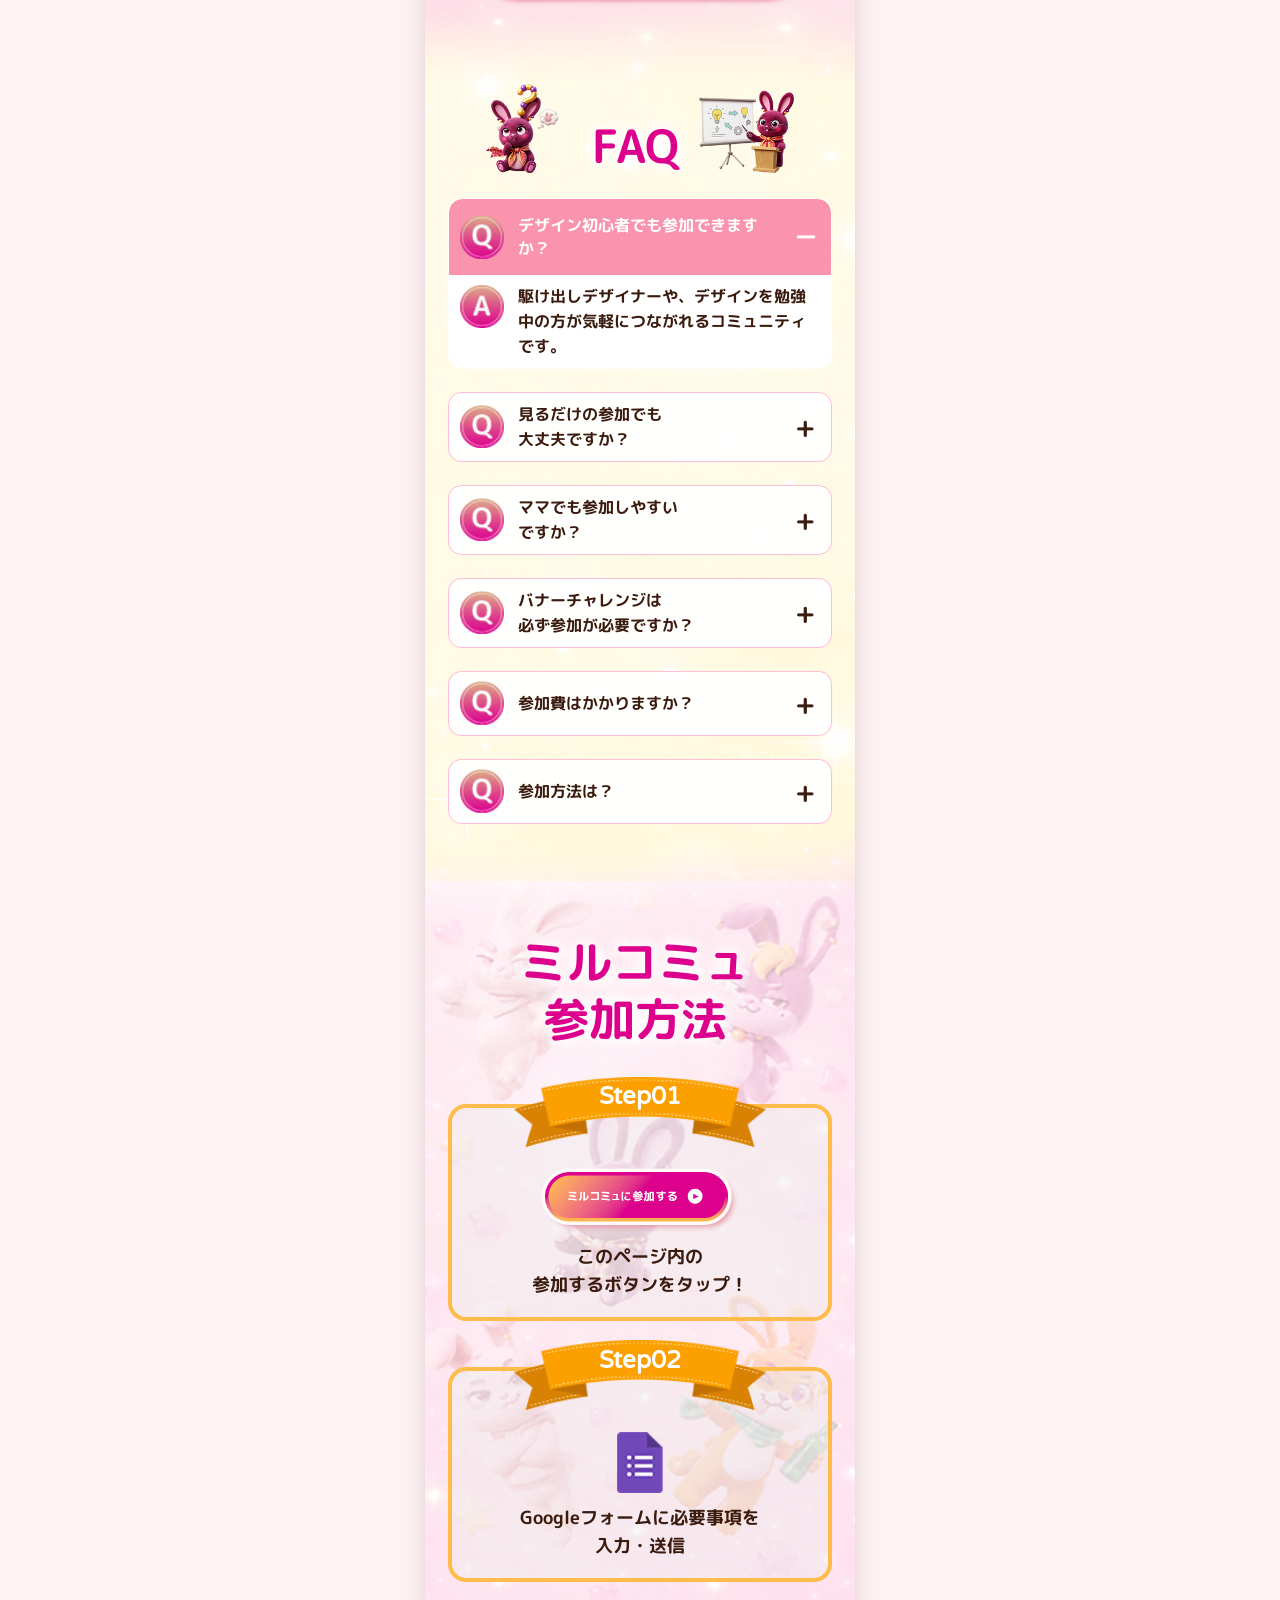
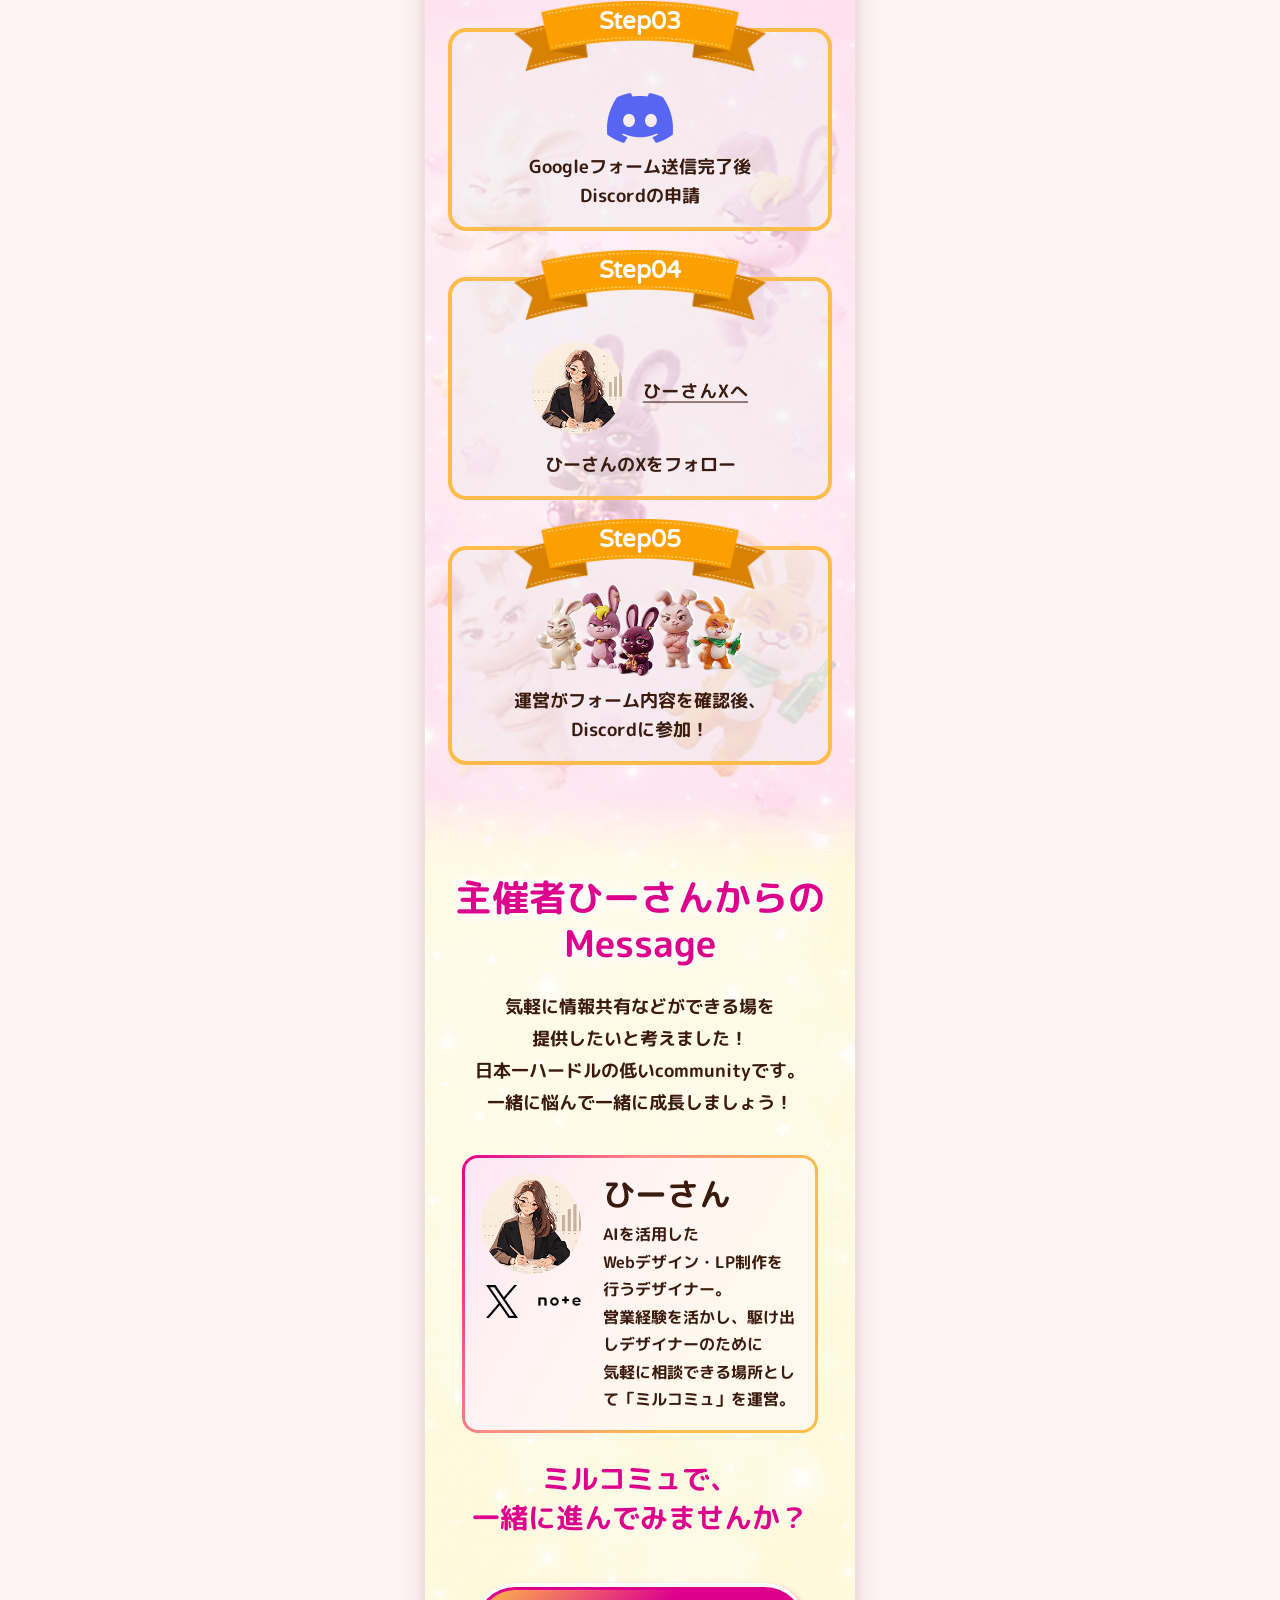
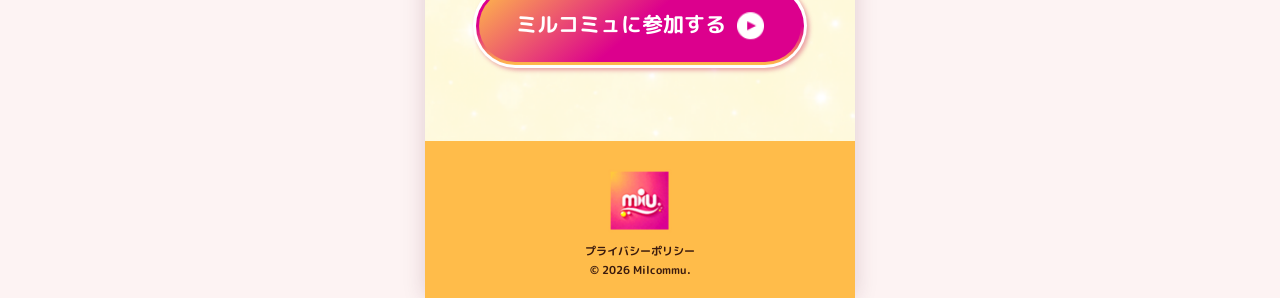
==== commit 53711747: "Publish optimized November 26 Milcommu landing page" ====
--- a/index.html
+++ b/index.html
@@ -9,7 +9,7 @@
   <link rel="preload" as="image" href="group_fv_header@2x.png" fetchpriority="high" />
   <link rel="preload" as="image" href="img_fv_main@2x.png?v=20260725-245" fetchpriority="high" />
   <link rel="preload" as="image" href="img_fv_logo_pukumoji@2x.png?v=20260725-245" fetchpriority="high" />
-  <link rel="stylesheet" href="style.css?v=20261126-001" />
+  <link rel="stylesheet" href="style.css?v=20261126-002" />
   <link rel="preconnect" href="https://fonts.googleapis.com">
   <link rel="preconnect" href="https://fonts.gstatic.com" crossorigin>
   <link
--- a/style.css
+++ b/style.css
@@ -1431,10 +1431,20 @@
 .community-section {
   padding: 0 20px 32px;
   color: var(--text-dark);
-  background: url(./community-section-bg.png) center top / cover no-repeat;
   margin-top: -50px;
   z-index: 6;
   font-weight: 700;
+}
+
+/* 上のセクションと重なる部分で背景の境目が出ないよう、上端をぼかす */
+.community-section::before {
+  content: '';
+  position: absolute;
+  inset: 0;
+  z-index: -1;
+  background: url(./community-section-bg.png) center top / cover no-repeat;
+  -webkit-mask-image: linear-gradient(transparent 0, #000 50px);
+  mask-image: linear-gradient(transparent 0, #000 50px);
 }
 
 .community-section .section-title {
